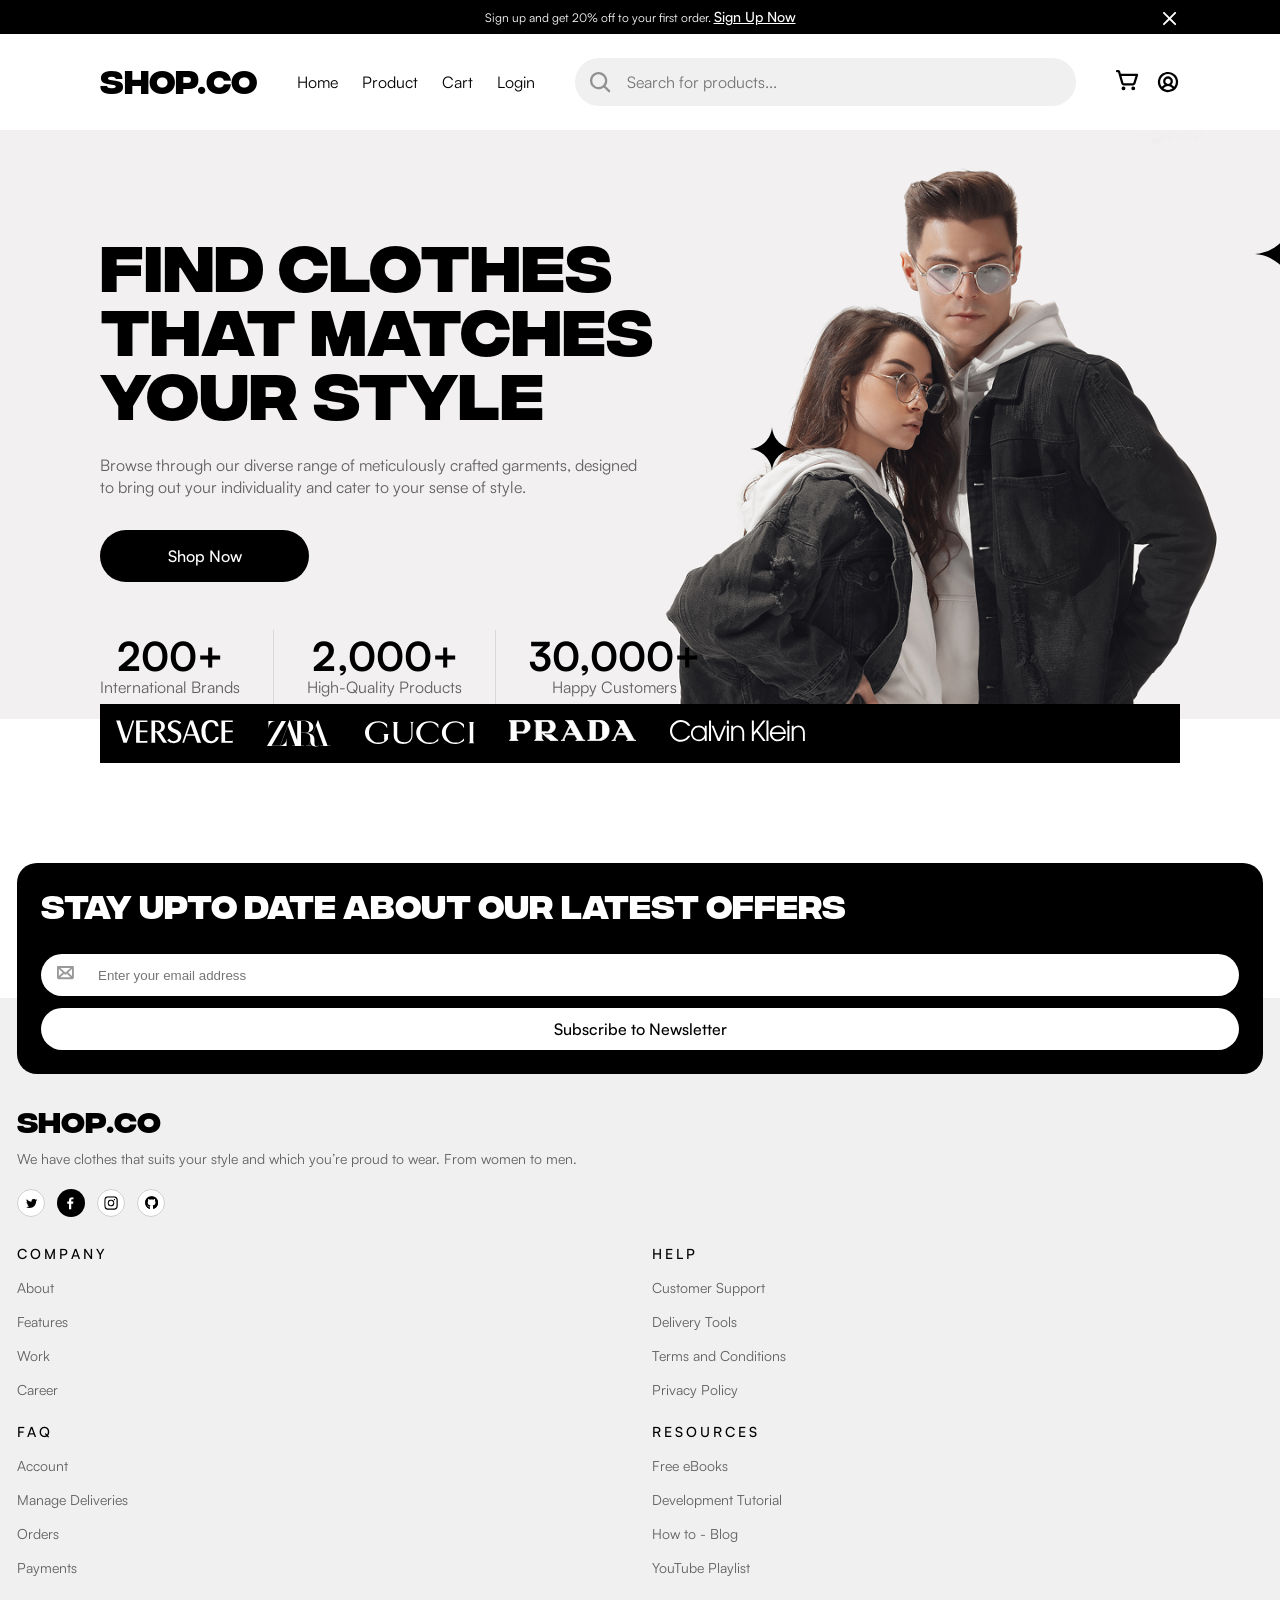
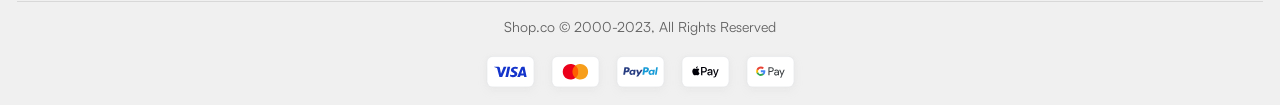
==== index.html @ 5a07dcf5 "Revert "completed basic ui and functionality as per requirements" This reverts commit 0b68edfbe68c2a" ====
<!doctype html>
<html lang="en">
<head>
    <meta charset="UTF-8"/>
    <title>HomePage</title>
    <link rel="stylesheet" href="scss/main.css"/>
</head>
<body>
<section class="header">
    <div class="header__promo">
        <div class="header__signup-text">
            <p class="normal-text">
                Sign up and get 20% off to your first order.
                <a href="login.html">Sign Up Now</a>
            </p>
        </div>
        <button class="header__promo-close">
            <svg
                    width="14"
                    height="14"
                    viewBox="0 0 14 14"
                    fill="none"
                    xmlns="http://www.w3.org/2000/svg"
            >
                <path
                        d="M12.8532 11.5274C13.0293 11.7035 13.1283 11.9424 13.1283 12.1915C13.1283 12.4405 13.0293 12.6794 12.8532 12.8555C12.6771 13.0317 12.4382 13.1306 12.1891 13.1306C11.9401 13.1306 11.7012 13.0317 11.5251 12.8555L6.56491 7.89381L1.60319 12.854C1.42707 13.0301 1.1882 13.129 0.939126 13.129C0.690054 13.129 0.451184 13.0301 0.275064 12.854C0.0989435 12.6778 3.71146e-09 12.439 0 12.1899C-3.71146e-09 11.9408 0.0989435 11.702 0.275064 11.5258L5.23678 6.56569L0.276626 1.60397C0.100506 1.42785 0.00156253 1.18898 0.00156254 0.939907C0.00156254 0.690836 0.100506 0.451965 0.276626 0.275845C0.452746 0.0997246 0.691617 0.000781121 0.940688 0.000781119C1.18976 0.000781116 1.42863 0.0997246 1.60475 0.275845L6.56491 5.23756L11.5266 0.275063C11.7027 0.0989432 11.9416 -4.14954e-09 12.1907 0C12.4398 4.14954e-09 12.6786 0.0989432 12.8547 0.275063C13.0309 0.451184 13.1298 0.690054 13.1298 0.939126C13.1298 1.1882 13.0309 1.42707 12.8547 1.60319L7.89303 6.56569L12.8532 11.5274Z"
                        fill="white"
                />
            </svg>
        </button>
    </div>
    <div class="header__main-container">
        <div class="header__main">
            <div class="header__head-bar">
                <button class="hamburger-btn">
                    <svg
                            class="header__main-hamburger"
                            width="24"
                            height="24"
                            viewBox="0 0 24 24"
                            fill="black"
                            xmlns="http://www.w3.org/2000/svg"
                    >
                        <path
                                d="M21.375 12C21.375 12.2984 21.2565 12.5845 21.0455 12.7955C20.8345 13.0065 20.5484 13.125 20.25 13.125H3.75C3.45163 13.125 3.16548 13.0065 2.9545 12.7955C2.74353 12.5845 2.625 12.2984 2.625 12C2.625 11.7016 2.74353 11.4155 2.9545 11.2045C3.16548 10.9935 3.45163 10.875 3.75 10.875H20.25C20.5484 10.875 20.8345 10.9935 21.0455 11.2045C21.2565 11.4155 21.375 11.7016 21.375 12ZM3.75 7.125H20.25C20.5484 7.125 20.8345 7.00647 21.0455 6.7955C21.2565 6.58452 21.375 6.29837 21.375 6C21.375 5.70163 21.2565 5.41548 21.0455 5.2045C20.8345 4.99353 20.5484 4.875 20.25 4.875H3.75C3.45163 4.875 3.16548 4.99353 2.9545 5.2045C2.74353 5.41548 2.625 5.70163 2.625 6C2.625 6.29837 2.74353 6.58452 2.9545 6.7955C3.16548 7.00647 3.45163 7.125 3.75 7.125ZM20.25 16.875H3.75C3.45163 16.875 3.16548 16.9935 2.9545 17.2045C2.74353 17.4155 2.625 17.7016 2.625 18C2.625 18.2984 2.74353 18.5845 2.9545 18.7955C3.16548 19.0065 3.45163 19.125 3.75 19.125H20.25C20.5484 19.125 20.8345 19.0065 21.0455 18.7955C21.2565 18.5845 21.375 18.2984 21.375 18C21.375 17.7016 21.2565 17.4155 21.0455 17.2045C20.8345 16.9935 20.5484 16.875 20.25 16.875Z"
                                fill="black"
                        />
                    </svg>
                </button>
                <h1 class="header__main-logo">SHOP.CO</h1>
            </div>
            <div class="header__nav-container">

                <nav class="header__main-nav">
                    <button class="header__nav-close">
                        <svg
                                width="14"
                                height="14"
                                viewBox="0 0 14 14"
                                fill="none"
                                xmlns="http://www.w3.org/2000/svg"
                        >
                            <path
                                    d="M12.8532 11.5274C13.0293 11.7035 13.1283 11.9424 13.1283 12.1915C13.1283 12.4405 13.0293 12.6794 12.8532 12.8555C12.6771 13.0317 12.4382 13.1306 12.1891 13.1306C11.9401 13.1306 11.7012 13.0317 11.5251 12.8555L6.56491 7.89381L1.60319 12.854C1.42707 13.0301 1.1882 13.129 0.939126 13.129C0.690054 13.129 0.451184 13.0301 0.275064 12.854C0.0989435 12.6778 3.71146e-09 12.439 0 12.1899C-3.71146e-09 11.9408 0.0989435 11.702 0.275064 11.5258L5.23678 6.56569L0.276626 1.60397C0.100506 1.42785 0.00156253 1.18898 0.00156254 0.939907C0.00156254 0.690836 0.100506 0.451965 0.276626 0.275845C0.452746 0.0997246 0.691617 0.000781121 0.940688 0.000781119C1.18976 0.000781116 1.42863 0.0997246 1.60475 0.275845L6.56491 5.23756L11.5266 0.275063C11.7027 0.0989432 11.9416 -4.14954e-09 12.1907 0C12.4398 4.14954e-09 12.6786 0.0989432 12.8547 0.275063C13.0309 0.451184 13.1298 0.690054 13.1298 0.939126C13.1298 1.1882 13.0309 1.42707 12.8547 1.60319L7.89303 6.56569L12.8532 11.5274Z"
                                    fill="white"
                            />
                        </svg>
                    </button>
                    <ul class="header__nav-ul">
                        <li class="header__nav-li"><a href="index.html">Home</a></li>
                        <li class="header__nav-li"><a href="product.html">Product</a></li>
                        <li class="header__nav-li"><a href="cart.html">Cart</a></li>
                        <li class="header__nav-li"><a href="login.html">Login</a></li>
                    </ul>
                </nav>
                <div class="sidebar-overlay"></div>
            </div>
            <div class="header__search">
                <svg
                        width="21"
                        height="21"
                        viewBox="0 0 21 21"
                        fill="none"
                        xmlns="http://www.w3.org/2000/svg"
                >
                    <path
                            d="M19.9399 18.348L15.4877 13.8939C16.8226 12.1544 17.4458 9.97216 17.2309 7.78998C17.0161 5.60781 15.9792 3.58907 14.3306 2.14328C12.6821 0.697486 10.5453 -0.0670986 8.35376 0.00462578C6.16221 0.0763502 4.07999 0.979013 2.5295 2.5295C0.979013 4.07999 0.0763502 6.16221 0.00462578 8.35376C-0.0670986 10.5453 0.697486 12.6821 2.14328 14.3306C3.58907 15.9792 5.60781 17.0161 7.78998 17.2309C9.97216 17.4458 12.1544 16.8226 13.8939 15.4877L18.3499 19.9445C18.4545 20.0492 18.5787 20.1322 18.7155 20.1888C18.8522 20.2455 18.9987 20.2746 19.1467 20.2746C19.2947 20.2746 19.4413 20.2455 19.578 20.1888C19.7147 20.1322 19.839 20.0492 19.9436 19.9445C20.0482 19.8399 20.1313 19.7157 20.1879 19.5789C20.2445 19.4422 20.2737 19.2957 20.2737 19.1477C20.2737 18.9997 20.2445 18.8531 20.1879 18.7164C20.1313 18.5797 20.0482 18.4554 19.9436 18.3508L19.9399 18.348ZM2.26891 8.64392C2.26891 7.38306 2.6428 6.15052 3.3433 5.10215C4.04379 4.05379 5.03943 3.23669 6.20431 2.75418C7.36919 2.27167 8.65099 2.14543 9.88762 2.39141C11.1242 2.63739 12.2602 3.24455 13.1517 4.13611C14.0433 5.02767 14.6504 6.16359 14.8964 7.40021C15.1424 8.63684 15.0162 9.91864 14.5336 11.0835C14.0511 12.2484 13.234 13.244 12.1857 13.9445C11.1373 14.645 9.90477 15.0189 8.64392 15.0189C6.95369 15.0172 5.3332 14.345 4.13803 13.1498C2.94286 11.9546 2.27065 10.3341 2.26891 8.64392Z"
                            fill="black"
                            fill-opacity="0.4"
                    />
                </svg>
                <label for="website-search"></label>
                <input
                        type="text"
                        name="website-search"
                        id="website-search"
                        class="header__search-input"
                        placeholder="Search for products..."
                />
            </div>
            <div class="header__main-actions">
                <a href="" class="search-icon">
                    <svg
                            width="21"
                            height="21"
                            viewBox="0 0 21 21"
                            fill="none"
                            xmlns="http://www.w3.org/2000/svg"
                    >
                        <path
                                d="M19.9399 18.348L15.4877 13.8939C16.8226 12.1544 17.4458 9.97216 17.2309 7.78998C17.0161 5.60781 15.9792 3.58907 14.3306 2.14328C12.6821 0.697486 10.5453 -0.0670986 8.35376 0.00462578C6.16221 0.0763502 4.07999 0.979013 2.5295 2.5295C0.979013 4.07999 0.0763502 6.16221 0.00462578 8.35376C-0.0670986 10.5453 0.697486 12.6821 2.14328 14.3306C3.58907 15.9792 5.60781 17.0161 7.78998 17.2309C9.97216 17.4458 12.1544 16.8226 13.8939 15.4877L18.3499 19.9445C18.4545 20.0492 18.5787 20.1322 18.7155 20.1888C18.8522 20.2455 18.9987 20.2746 19.1467 20.2746C19.2947 20.2746 19.4413 20.2455 19.578 20.1888C19.7147 20.1322 19.839 20.0492 19.9436 19.9445C20.0482 19.8399 20.1313 19.7157 20.1879 19.5789C20.2445 19.4422 20.2737 19.2957 20.2737 19.1477C20.2737 18.9997 20.2445 18.8531 20.1879 18.7164C20.1313 18.5797 20.0482 18.4554 19.9436 18.3508L19.9399 18.348ZM2.26891 8.64392C2.26891 7.38306 2.6428 6.15052 3.3433 5.10215C4.04379 4.05379 5.03943 3.23669 6.20431 2.75418C7.36919 2.27167 8.65099 2.14543 9.88762 2.39141C11.1242 2.63739 12.2602 3.24455 13.1517 4.13611C14.0433 5.02767 14.6504 6.16359 14.8964 7.40021C15.1424 8.63684 15.0162 9.91864 14.5336 11.0835C14.0511 12.2484 13.234 13.244 12.1857 13.9445C11.1373 14.645 9.90477 15.0189 8.64392 15.0189C6.95369 15.0172 5.3332 14.345 4.13803 13.1498C2.94286 11.9546 2.27065 10.3341 2.26891 8.64392Z"
                                fill="black"
                        />
                    </svg>
                </a>
                <a href="cart.html">
                    <svg
                            width="23"
                            height="21"
                            viewBox="0 0 23 21"
                            fill="none"
                            xmlns="http://www.w3.org/2000/svg"
                    >
                        <path
                                d="M9.375 18.375C9.375 18.7458 9.26503 19.1084 9.059 19.4167C8.85298 19.725 8.56014 19.9654 8.21753 20.1073C7.87492 20.2492 7.49792 20.2863 7.1342 20.214C6.77049 20.1416 6.4364 19.963 6.17417 19.7008C5.91195 19.4386 5.73337 19.1045 5.66103 18.7408C5.58868 18.3771 5.62581 18.0001 5.76773 17.6575C5.90964 17.3149 6.14996 17.022 6.45831 16.816C6.76665 16.61 7.12916 16.5 7.5 16.5C7.99728 16.5 8.47419 16.6975 8.82582 17.0492C9.17745 17.4008 9.375 17.8777 9.375 18.375ZM17.25 16.5C16.8792 16.5 16.5166 16.61 16.2083 16.816C15.9 17.022 15.6596 17.3149 15.5177 17.6575C15.3758 18.0001 15.3387 18.3771 15.411 18.7408C15.4834 19.1045 15.662 19.4386 15.9242 19.7008C16.1864 19.963 16.5205 20.1416 16.8842 20.214C17.2479 20.2863 17.6249 20.2492 17.9675 20.1073C18.3101 19.9654 18.603 19.725 18.809 19.4167C19.015 19.1084 19.125 18.7458 19.125 18.375C19.125 17.8777 18.9275 17.4008 18.5758 17.0492C18.2242 16.6975 17.7473 16.5 17.25 16.5ZM22.0753 5.20594L19.5169 13.5216C19.3535 14.0593 19.0211 14.5301 18.569 14.864C18.1169 15.1979 17.5692 15.3771 17.0072 15.375H7.77469C7.2046 15.3732 6.65046 15.1866 6.1953 14.8433C5.74015 14.5001 5.40848 14.0186 5.25 13.4709L2.04469 2.25H1.125C0.826631 2.25 0.540483 2.13147 0.329505 1.9205C0.118526 1.70952 0 1.42337 0 1.125C0 0.826631 0.118526 0.540483 0.329505 0.329505C0.540483 0.118526 0.826631 0 1.125 0H2.32687C2.73407 0.00125797 3.12988 0.134515 3.45493 0.379779C3.77998 0.625044 4.01674 0.969093 4.12969 1.36031L4.81312 3.75H21C21.1761 3.74999 21.3497 3.7913 21.5069 3.87061C21.664 3.94992 21.8004 4.06501 21.905 4.20664C22.0096 4.34826 22.0795 4.51246 22.1091 4.68602C22.1387 4.85958 22.1271 5.03766 22.0753 5.20594ZM19.4766 6H5.45531L7.41375 12.8531C7.43617 12.9315 7.48354 13.0005 7.54867 13.0495C7.6138 13.0986 7.69315 13.1251 7.77469 13.125H17.0072C17.0875 13.1252 17.1656 13.0996 17.2303 13.052C17.2949 13.0044 17.3426 12.9373 17.3662 12.8606L19.4766 6Z"
                                fill="black"
                        />
                    </svg>
                </a>
                <a href="">
                    <svg
                            width="24"
                            height="24"
                            viewBox="0 0 24 24"
                            fill="none"
                            xmlns="http://www.w3.org/2000/svg"
                    >
                        <path
                                d="M12 1.875C9.99747 1.875 8.0399 2.46882 6.37486 3.58137C4.70981 4.69392 3.41206 6.27523 2.64572 8.12533C1.87939 9.97543 1.67888 12.0112 2.06955 13.9753C2.46023 15.9393 3.42454 17.7435 4.84055 19.1595C6.25656 20.5755 8.06066 21.5398 10.0247 21.9305C11.9888 22.3211 14.0246 22.1206 15.8747 21.3543C17.7248 20.5879 19.3061 19.2902 20.4186 17.6251C21.5312 15.9601 22.125 14.0025 22.125 12C22.122 9.3156 21.0543 6.74199 19.1562 4.84383C17.258 2.94567 14.6844 1.87798 12 1.875ZM7.45969 18.4284C7.98195 17.7143 8.66528 17.1335 9.45418 16.7331C10.2431 16.3327 11.1153 16.124 12 16.124C12.8847 16.124 13.7569 16.3327 14.5458 16.7331C15.3347 17.1335 16.0181 17.7143 16.5403 18.4284C15.2134 19.3695 13.6268 19.875 12 19.875C10.3732 19.875 8.78665 19.3695 7.45969 18.4284ZM9.375 11.25C9.375 10.7308 9.52896 10.2233 9.8174 9.79163C10.1058 9.35995 10.5158 9.0235 10.9955 8.82482C11.4751 8.62614 12.0029 8.57415 12.5121 8.67544C13.0213 8.77672 13.489 9.02673 13.8562 9.39384C14.2233 9.76096 14.4733 10.2287 14.5746 10.7379C14.6759 11.2471 14.6239 11.7749 14.4252 12.2545C14.2265 12.7342 13.8901 13.1442 13.4584 13.4326C13.0267 13.721 12.5192 13.875 12 13.875C11.3038 13.875 10.6361 13.5984 10.1438 13.1062C9.65157 12.6139 9.375 11.9462 9.375 11.25ZM18.1875 16.8694C17.4583 15.9419 16.5289 15.1914 15.4688 14.6737C16.1444 13.9896 16.6026 13.1208 16.7858 12.1769C16.9689 11.2329 16.8688 10.2558 16.498 9.36861C16.1273 8.4814 15.5024 7.72364 14.702 7.19068C13.9017 6.65771 12.9616 6.37334 12 6.37334C11.0384 6.37334 10.0983 6.65771 9.29797 7.19068C8.49762 7.72364 7.87275 8.4814 7.50198 9.36861C7.13121 10.2558 7.0311 11.2329 7.21424 12.1769C7.39739 13.1208 7.85561 13.9896 8.53125 14.6737C7.4711 15.1914 6.54168 15.9419 5.8125 16.8694C4.89661 15.7083 4.32614 14.3129 4.1664 12.8427C4.00665 11.3725 4.2641 9.88711 4.90925 8.55644C5.55441 7.22578 6.5612 6.10366 7.81439 5.31855C9.06757 4.53343 10.5165 4.11703 11.9953 4.11703C13.4741 4.11703 14.9231 4.53343 16.1762 5.31855C17.4294 6.10366 18.4362 7.22578 19.0814 8.55644C19.7265 9.88711 19.984 11.3725 19.8242 12.8427C19.6645 14.3129 19.094 15.7083 18.1781 16.8694H18.1875Z"
                                fill="black"
                        />
                    </svg>
                </a>
            </div>
        </div>
    </div>

</section>
<section class="home-main">
    <div class="hero">
        <div class="hero__main">
            <div class="hero__banner">
                <div class="hero__main-content">
                    <h2 class="hero__main-heading">
                        FIND CLOTHES THAT MATCHES YOUR STYLE
                    </h2>
                    <p class="hero__main-text">
                        Browse through our diverse range of meticulously crafted garments, designed to bring out your
                        individuality and cater to your sense of style.
                    </p>
                    <button class="btn-shopnow">
                        Shop Now
                    </button>
                    <div class="hero__stats">
                        <div class="stat-item">
                            <p class="stat-item__number">200+</p>
                            <p class="stat-item__label">International Brands</p>
                        </div>

                        <div class="stat-divider"></div>

                        <div class="stat-item">
                            <p class="stat-item__number">2,000+</p>
                            <p class="stat-item__label">High-Quality Products</p>
                        </div>
                        <div class="stat-divider"></div>
                        <div class="stat-item stat-item--full">
                            <span class="stat-item__number">30,000+</span>
                            <span class="stat-item__label">Happy Customers</span>
                        </div>
                    </div>
                </div>
                <img src="assets/hero-image-background.png" class="hero__models-canvas-desktop" alt="">
                <div class="hero__image-area">
                    <svg class="small-star" width="44" height="44" viewBox="0 0 44 44" fill="none" xmlns="http://www.w3.org/2000/svg">
                    <path d="M22 0C22.7469 11.8271 32.1728 21.2531 44 22C32.1728 22.7469 22.7469 32.1728 22 44C21.2531 32.1728 11.8271 22.7469 0 22C11.8271 21.2531 21.2531 11.8271 22 0Z" fill="black"/>
                    </svg>
                    <svg  class="big-star" width="76" height="76" viewBox="0 0 76 76" fill="none" xmlns="http://www.w3.org/2000/svg">
                        <path d="M38 0C39.2901 20.4286 55.5712 36.71 76 38C55.5712 39.2901 39.2901 55.5712 38 76C36.71 55.5712 20.4286 39.2901 0 38C20.4286 36.71 36.71 20.4286 38 0Z" fill="black"/>
                    </svg>
                    <img src="assets/models-mobile-portrait.png" class="hero__bg-models-mobile" alt="">
                </div>
            </div>
            <div class="hero__main-luxury">
                <svg width="117" height="24" viewBox="0 0 117 24" fill="none" xmlns="http://www.w3.org/2000/svg">
                    <path fill-rule="evenodd" clip-rule="evenodd" d="M105.305 0.459743H116.736V2.28124C116.404 2.16975 116.057 2.11228 115.707 2.11102H109.135V10.6225H115.527C115.987 10.6225 116.395 10.5721 116.736 10.4862V12.2997C116.446 12.2319 116.047 12.1974 115.553 12.1974H109.135V20.9984H115.51C115.86 20.9984 116.277 20.9475 116.736 20.8367V22.7945H105.322C105.413 22.4502 105.459 22.0954 105.458 21.7392V1.54046C105.458 1.09819 105.407 0.732294 105.305 0.459743ZM102.659 6.2562L99.3559 6.23124C99.1942 4.3753 98.1305 2.57875 95.7898 2.2478C90.7761 1.79654 89.3629 7.30298 89.4907 11.3293C89.619 15.2105 90.2394 21.1771 95.4149 21.1771C97.5858 21.1771 99.6709 18.9468 99.6025 17.0659L102.659 17.0409C102.437 20.9221 97.9857 23.1689 95.8662 23.2457C88.6231 23.4928 85.5921 18.6663 85.4393 11.7796C85.3036 5.54188 87.8569 0 95.0151 0C101.143 0.0853595 102.327 3.71139 102.659 6.2562ZM51.1458 20.2576L53.3337 18.4277C54.4738 20.3091 55.4103 21.1681 57.6746 21.1681C59.9723 21.1681 61.9051 19.7724 61.9051 17.3045C61.9051 16.087 61.4109 15.0912 60.4325 14.3424C59.9892 13.993 58.8661 13.389 57.0955 12.5463C54.4484 11.2784 51.8696 9.62665 51.8696 6.30762C51.8696 2.11951 55.4273 0.272551 59.1806 0.135776C61.4024 0.0509162 64.1604 1.2774 65.275 2.65563L63.0537 4.36631C62.6575 3.62697 62.0685 3.00871 61.3492 2.57718C60.6299 2.14564 59.8072 1.91694 58.9684 1.91535C56.1336 1.91535 53.8868 5.20094 56.2359 7.46521C56.8314 8.04376 58.0494 8.75858 59.9049 9.60968C62.8665 10.9974 65.3943 12.6567 65.3943 16.3256C65.3943 17.5935 65.0624 18.7766 64.407 19.8578C63.0881 22.0367 60.8833 23.1264 57.8023 23.1264C54.2612 23.1264 53.5638 22.3178 51.1458 20.2576ZM19.9766 0.459743H31.3983V2.28124C31.0665 2.16979 30.719 2.11232 30.369 2.11102H23.7983V10.6225H30.1903C30.65 10.6225 31.0589 10.5721 31.3988 10.4862V12.2997C31.1093 12.2319 30.7094 12.1974 30.2247 12.1974H23.7983V20.9984H30.1733C30.5223 20.9984 30.9396 20.9475 31.3988 20.8367V22.7945H19.9941C20.0775 22.4489 20.1202 22.0947 20.1214 21.7392V1.54046C20.1214 1.09819 20.07 0.732294 19.9766 0.459743ZM0 0.459743H4.15366V0.664406C4.15366 0.851598 4.21306 1.09819 4.3154 1.41317L10.1708 19.0407L16.1804 1.3363C16.2737 1.03879 16.3251 0.749266 16.3251 0.459743H18.3423C18.1381 0.817155 17.9849 1.13264 17.891 1.41317L11.0303 21.884C10.9625 22.0796 10.9031 22.3861 10.8521 22.795H7.44724C7.39579 22.4855 7.31899 22.1808 7.21762 21.884L0.493687 1.57491C0.338365 1.20036 0.17644 0.828576 0.00798685 0.459743H0ZM44.1154 12.1041C46.8389 11.5675 48.9245 9.48239 48.9245 6.50329C48.9245 2.59573 45.6558 0.459244 41.9959 0.459244H35.3059C35.3992 0.800183 35.4506 1.15759 35.4506 1.53198V21.7212C35.4506 22.1555 35.3992 22.5214 35.3059 22.794H39.2893C39.1919 22.4448 39.1432 22.0838 39.1446 21.7212V12.4445L40.421 12.5808L47.0945 22.794H51.1034L44.1154 12.1041ZM43.426 10.4019C42.7027 10.912 41.8341 11.1671 40.8383 11.1671H39.1361V2.08656H40.6596C41.9624 2.08656 42.9748 2.40953 43.6986 3.05597C44.6859 3.9505 45.1881 5.15901 45.1881 6.67401C45.1881 8.30832 44.6006 9.55128 43.426 10.4024M84.7754 21.867L77.3367 1.20052C77.254 0.961575 77.2053 0.712222 77.1919 0.459743H73.9737C73.9737 0.723808 73.9313 1.00435 73.829 1.28538L66.6203 21.867C66.526 22.164 66.3732 22.471 66.1691 22.7945H68.2457C68.2377 22.454 68.2801 22.1391 68.3739 21.867L70.5094 15.7975H78.7234L80.8344 21.8675C80.9452 22.1985 80.9962 22.5049 80.9962 22.7945H85.3036C85.056 22.4455 84.8778 22.1306 84.7754 21.867ZM71.0715 14.1547L74.5443 4.0688L78.1109 14.1547H71.0715Z" fill="white"/>
                </svg>
                <svg width="64" height="27" viewBox="0 0 64 27" fill="none" xmlns="http://www.w3.org/2000/svg">
                    <g clip-path="url(#clip0_35_798)">
                        <path d="M60.5359 25.852L51.0822 0.0227119L51.0758 0.00561523H50.8892L48.9425 5.31343L45.3983 14.9765L45.39 14.9688C44.1617 13.8932 42.4287 13.2209 40.2462 12.9705L39.5806 12.9023L40.2409 12.8183C43.8401 12.1765 46.2595 9.92072 46.2595 7.20299C46.2595 3.47617 42.7272 0.874885 37.6675 0.874885H27.1399V1.06358H30.1989V20.3207L22.7697 0.0226486L22.763 0.00561523H22.5765L20.6296 5.31343L13.121 25.7855L13.0748 25.7908C12.9465 25.8065 12.8196 25.819 12.694 25.8284C12.5051 25.8431 12.3173 25.8519 12.129 25.8519H4.5421L18.9637 1.06352L19.0709 0.877228H1.4327V8.54539H1.61985C1.65303 4.81034 3.84499 1.06352 8.68795 1.06352H14.5306L0 26.0376H19.5755V18.691H19.3884C19.3629 21.9464 17.5032 25.0385 13.4593 25.7367L13.3307 25.7585L16.4105 17.358H25.0379L28.1467 25.852H25.0801V26.0377H37.1166V25.852H34.0368V13.0393H37.5905C41.2068 13.0393 43.281 14.6426 43.281 17.4367V19.7094C43.281 19.9599 43.2981 20.326 43.3171 20.6322V20.6434L41.407 25.8507H38.9118V26.0365H44.0769V25.8507H41.6085L43.3479 21.1089C43.3515 21.1547 43.3532 21.1824 43.3532 21.1824L43.4012 21.6096L43.4474 21.8923C43.7376 23.6408 44.4116 24.9262 45.4499 25.7126L45.5991 25.8202C46.388 26.3644 47.3682 26.64 48.5142 26.64C50.0322 26.64 51.0444 26.2645 51.8801 25.3806L51.7705 25.2783C51.0005 25.9835 50.3544 26.2692 49.5448 26.2692C48.1654 26.2692 47.4435 24.6088 47.4435 22.9714V19.787C47.4508 18.9969 47.3261 18.211 47.0745 17.4614L47.0401 17.3626V17.3591H53.3506L56.4593 25.8531H53.3927V26.0388H63.8088V25.8531L60.5359 25.852ZM16.4791 17.1722L20.7293 5.58501L24.9699 17.1722H16.4791ZM34.0387 12.8529V1.06352H36.7512C40.3747 1.06352 42.2877 3.20111 42.2877 7.24301C42.2877 11.5417 41.1896 12.8529 37.5905 12.8529H34.0387ZM46.9666 17.1722L46.9482 17.1264C46.6678 16.4486 46.2595 15.8302 45.7453 15.3044L45.5677 15.128L45.5487 15.1104L49.0395 5.58501L53.2801 17.1722H46.9666Z" fill="white"/>
                    </g>
                    <defs>
                        <clipPath id="clip0_35_798">
                            <rect width="63.8088" height="26.6454" fill="white"/>
                        </clipPath>
                    </defs>
                </svg>
                <svg width="110" height="26" viewBox="0 0 110 26" fill="none" xmlns="http://www.w3.org/2000/svg">
                    <g clip-path="url(#clip0_35_800)">
                        <path d="M99.0875 7.91889L98.8831 7.98353C98.0882 6.34028 96.9527 5.03218 95.4764 4.05921C94.0229 3.08623 92.1947 2.59974 89.9916 2.59974C88.7652 2.59974 87.5956 2.84837 86.4828 3.34565C85.3699 3.82136 84.3934 4.50244 83.553 5.3889C82.7354 6.25376 82.0768 7.30241 81.5771 8.53485C81.0775 9.76729 80.8277 11.1294 80.8277 12.6213C80.8277 14.1132 81.0775 15.4754 81.5771 16.7078C82.0768 17.9402 82.7354 18.9997 83.553 19.8862C84.3934 20.751 85.3699 21.4213 86.4828 21.897C87.5956 22.3726 88.7653 22.6105 89.9917 22.6105C92.1719 22.6105 93.9434 22.2861 95.3061 21.6375C96.6915 20.9672 97.8611 19.951 98.815 18.5889L99.0194 18.6535L98.9515 20.7292C98.4292 21.2481 97.8273 21.713 97.146 22.1238C96.4647 22.513 95.7266 22.8481 94.9317 23.1292C94.1595 23.3887 93.3532 23.5832 92.5129 23.713C91.6726 23.8645 90.8323 23.9402 89.992 23.9402C88.2432 23.9402 86.5739 23.6699 84.9841 23.1294C83.3943 22.5888 81.9976 21.8321 80.7939 20.8591C79.5902 19.8645 78.6363 18.6753 77.9323 17.2916C77.2282 15.8862 76.8762 14.3294 76.8762 12.6213C76.8762 10.9132 77.2282 9.36725 77.9323 7.9835C78.6363 6.57807 79.5902 5.37807 80.7939 4.38351C81.9976 3.3889 83.3943 2.63214 84.9841 2.11323C86.5739 1.57267 88.2432 1.3024 89.992 1.3024C90.8323 1.3024 91.6726 1.36726 92.5129 1.49699C93.3532 1.62672 94.1594 1.83213 94.9316 2.11323C95.7265 2.37268 96.4647 2.70783 97.146 3.11865C97.8273 3.50784 98.4292 3.96189 98.9515 4.4808L99.0875 7.91889ZM24.0174 14.1135C23.7677 14.2215 23.5292 14.3621 23.302 14.5353C23.0747 14.7082 22.9611 14.946 22.9611 15.2489V19.238C21.871 20.7299 20.4742 21.8867 18.7708 22.7083C17.0675 23.5299 15.1825 23.9407 13.1157 23.9407C11.367 23.9407 9.69771 23.6705 8.10791 23.1299C6.51813 22.5894 5.12138 21.8326 3.91767 20.8596C2.71398 19.8651 1.7601 18.6759 1.05604 17.2921C0.352012 15.8867 0 14.33 0 12.6218C0 10.9137 0.352012 9.36778 1.05604 7.98403C1.7601 6.5786 2.71398 5.3786 3.91767 4.38404C5.12138 3.38943 6.51813 2.63268 8.10791 2.11379C9.69769 1.57321 11.367 1.30293 13.1157 1.30293C13.956 1.30293 14.7964 1.36779 15.6367 1.49752C16.477 1.62725 17.2833 1.83266 18.0555 2.11376C18.8503 2.37322 19.5885 2.70836 20.2698 3.11918C20.9511 3.50837 21.553 3.96242 22.0754 4.48133L22.2119 7.91914L22.0075 7.98378C21.2126 6.34051 20.077 5.0324 18.6008 4.05944C17.1472 3.08645 15.319 2.59996 13.116 2.59996C11.8896 2.59996 10.72 2.84861 9.60714 3.3459C8.49427 3.82159 7.51767 4.50267 6.67734 5.38913C5.85972 6.254 5.20111 7.30266 4.7015 8.5351C4.20182 9.76752 3.95198 11.1297 3.95198 12.6216C3.95198 14.0918 4.19045 15.4432 4.6674 16.6756C5.16707 17.908 5.8257 18.9675 6.6433 19.854C7.4836 20.7188 8.46017 21.3999 9.57304 21.8972C10.6859 22.3729 11.8669 22.6107 13.116 22.6107C15.478 22.6107 17.4993 22.1783 19.1799 21.3134V15.2486C19.1799 14.946 19.0551 14.7082 18.8054 14.535C18.5781 14.3622 18.351 14.2216 18.124 14.1132L18.1552 13.9513C18.2686 13.971 18.473 13.9926 18.7684 14.0159C19.0638 14.0357 19.3704 14.0572 19.6882 14.0805H22.6181C22.8906 14.0608 23.1518 14.0392 23.4017 14.0159C23.6513 13.9961 23.8443 13.9746 23.9806 13.9513L24.0174 14.1135ZM48.6924 1.98378C48.4652 2.09176 48.2381 2.23236 48.0111 2.40559C47.7839 2.57843 47.659 2.90275 47.6366 3.37856C47.6158 3.89747 47.5932 4.55693 47.5687 5.35694C47.5687 6.13533 47.5583 7.0218 47.5375 8.01635C47.5375 9.01098 47.5271 10.0921 47.5063 11.2596V14.8921C47.4856 16.2975 47.3038 17.4974 46.9611 18.4921C46.6204 19.4866 46.1662 20.319 45.5984 20.9893C45.0534 21.6596 44.4402 22.1893 43.7588 22.5785C43.1002 22.9677 42.4415 23.2596 41.7829 23.4542C41.147 23.6705 40.5451 23.8003 39.9774 23.8434C39.4096 23.9082 38.9667 23.9407 38.6488 23.9407C37.3542 23.9407 36.1051 23.7785 34.9014 23.4542C33.6977 23.1516 32.6416 22.6543 31.7332 21.9623C30.8247 21.2704 30.098 20.3731 29.5529 19.2704C29.0078 18.1677 28.7353 16.8272 28.7353 15.2488V11.584V8.21095C28.7353 7.1731 28.7249 6.24338 28.7041 5.42178C28.7041 4.57853 28.6937 3.89744 28.673 3.37853C28.6522 2.90284 28.5274 2.57852 28.2984 2.40556C28.0712 2.23272 27.8441 2.09212 27.6171 1.98375L27.6483 1.82179C27.7617 1.84156 27.9435 1.86311 28.1936 1.88643C28.4661 1.9062 28.7386 1.92775 29.0112 1.95107C29.3066 1.95107 29.5905 1.96095 29.8629 1.98073H31.0893C31.3618 1.96095 31.6457 1.95107 31.9409 1.95107C32.2363 1.93129 32.5088 1.90975 32.7585 1.88643C33.031 1.86665 33.224 1.8451 33.3374 1.82179L33.3686 1.98375C33.1189 2.09173 32.8804 2.23233 32.6532 2.40556C32.4488 2.57841 32.3352 2.90273 32.3123 3.37853C32.2916 3.89744 32.2689 4.57853 32.2444 5.42178V15.2488C32.2444 17.6055 32.8236 19.3461 33.9818 20.4704C35.1401 21.5947 36.8548 22.1568 39.1259 22.1568C39.7845 22.1568 40.534 22.0811 41.3744 21.9296C42.2147 21.7568 42.9982 21.4108 43.725 20.8918C44.4744 20.3729 45.099 19.6378 45.5987 18.6864C46.121 17.7351 46.3822 16.4702 46.3822 14.8919C46.3822 13.1837 46.3718 11.7243 46.351 10.5135C46.351 9.28107 46.3407 8.23242 46.3199 7.36754C46.3199 6.48106 46.3095 5.7243 46.2887 5.09726C46.268 4.47026 46.2453 3.89729 46.2208 3.37836C46.2 2.90267 46.0752 2.57835 45.8462 2.4054C45.619 2.23256 45.3919 2.09194 45.1649 1.98356L45.1961 1.82162C45.4458 1.86471 45.7297 1.90802 46.0477 1.95154C46.3656 1.97132 46.6608 1.9812 46.9335 1.9812C47.1832 1.9812 47.4671 1.97132 47.7851 1.95154C48.1258 1.90845 48.4211 1.86514 48.6709 1.82162L48.6924 1.98378ZM73.4125 7.91889L73.2081 7.98353C72.4132 6.34028 71.2776 5.03218 69.8014 4.05921C68.3479 3.08623 66.5196 2.59974 64.3166 2.59974C63.0902 2.59974 61.9206 2.84837 60.8077 3.34565C59.6948 3.82136 58.7183 4.50244 57.878 5.3889C57.0604 6.25376 56.4017 7.30241 55.9021 8.53485C55.4024 9.76731 55.1526 11.1295 55.1526 12.6213C55.1526 14.1132 55.4025 15.4753 55.9021 16.7078C56.4018 17.9402 57.0604 18.9997 57.878 19.8862C58.7183 20.751 59.6949 21.4213 60.8077 21.897C61.9206 22.3726 63.0902 22.6105 64.3167 22.6105C66.4969 22.6105 68.2684 22.2861 69.6311 21.6375C71.0165 20.9672 72.1861 19.951 73.14 18.5889L73.3443 18.6535L73.2765 20.7292C72.7541 21.2481 72.1522 21.713 71.4709 22.1237C70.7895 22.5129 70.0514 22.8481 69.2565 23.1292C68.4843 23.3886 67.6781 23.5832 66.8377 23.7129C65.9974 23.8644 65.1571 23.9402 64.3168 23.9402C62.568 23.9402 60.8987 23.6699 59.309 23.1293C57.7192 22.5888 56.3224 21.832 55.1187 20.8591C53.915 19.8645 52.9611 18.6753 52.2571 17.2915C51.5531 15.8861 51.201 14.3294 51.201 12.6213C51.201 10.9132 51.5531 9.36723 52.2571 7.98347C52.9611 6.57804 53.915 5.37804 55.1187 4.38348C56.3224 3.38887 57.7192 2.63211 59.309 2.1132C60.8988 1.57265 62.568 1.30237 64.3168 1.30237C65.1571 1.30237 65.9974 1.36723 66.8378 1.49696C67.6781 1.62669 68.4843 1.8321 69.2565 2.1132C70.0514 2.37266 70.7895 2.7078 71.4709 3.11862C72.1522 3.50781 72.754 3.96186 73.2764 4.48077L73.4125 7.91889ZM109.355 23.3891C109.242 23.3693 109.049 23.3478 108.776 23.3245C108.527 23.3245 108.254 23.3146 107.959 23.2948C107.663 23.2948 107.38 23.2849 107.107 23.2651H105.063C104.791 23.2849 104.518 23.3065 104.246 23.3298C103.996 23.3496 103.803 23.3711 103.667 23.3944L103.636 23.2645C103.863 23.1565 104.09 23.0159 104.317 22.8427C104.544 22.6698 104.669 22.3455 104.691 21.8697C104.712 21.3508 104.723 20.8102 104.723 20.2481C104.743 19.6859 104.754 19.0481 104.754 18.3345V15.9021V12.6265V9.35083V6.88596C104.754 6.17245 104.743 5.54542 104.723 5.00486C104.723 4.44271 104.712 3.90217 104.691 3.38326C104.671 2.90757 104.546 2.58325 104.317 2.41029C104.09 2.2157 103.863 2.06441 103.636 1.95641L103.667 1.82652C103.803 1.86961 103.996 1.90204 104.246 1.92381C104.518 1.92381 104.791 1.9337 105.063 1.95347C105.359 1.97325 105.643 1.98314 105.915 1.98314H107.107C107.38 1.96336 107.664 1.95347 107.959 1.95347C108.254 1.9337 108.527 1.91215 108.776 1.88883C109.049 1.86906 109.242 1.84751 109.355 1.82419L109.387 1.95415C109.137 2.06212 108.898 2.21341 108.671 2.408C108.467 2.58084 108.353 2.90516 108.33 3.38096C108.31 3.89988 108.287 4.44041 108.262 5.00257V20.2458C108.283 20.8079 108.306 21.3485 108.33 21.8674C108.351 22.3431 108.465 22.6674 108.671 22.8404C108.898 23.0132 109.137 23.1538 109.387 23.2622L109.355 23.3891Z" fill="white"/>
                    </g>
                    <defs>
                        <clipPath id="clip0_35_800">
                            <rect width="109.387" height="25.2431" fill="white"/>
                        </clipPath>
                    </defs>
                </svg>
                <svg width="127" height="21" viewBox="0 0 127 21" fill="none" xmlns="http://www.w3.org/2000/svg">
                    <g clip-path="url(#clip0_35_802)">
                        <path fill-rule="evenodd" clip-rule="evenodd" d="M0 0.591732L1.91951 2.76177V18.6444L0.496854 20.7226L9.20973 20.736L7.63931 18.8237L7.47624 13.1039L15.8773 13.1496C18.4238 12.2997 21.0415 10.4878 21.1672 6.8247C21.1271 3.27485 18.9651 0.998025 16.455 0.545043L0 0.591732ZM7.16493 1.60746V11.811L13.6106 11.8577C15.0773 10.6721 16.1891 9.76411 16.1446 6.91758C16.1236 4.59655 15.6349 2.57253 13.4772 1.60796L7.16493 1.60746ZM25.1994 0.476003L27.119 2.64654V18.5292L25.6963 20.6084L34.4087 20.6208L32.8383 18.7085L32.6752 12.9886H32.7101L41.7113 20.6853L49.1814 20.6243L42.3636 14.7126H36.672L34.666 12.9996L41.0763 13.0343C43.6227 12.1845 46.2399 10.3726 46.3662 6.70947C46.3265 3.16012 44.1645 0.882792 41.654 0.430307L25.1994 0.476003ZM32.3639 1.49173V11.6952L38.8096 11.7419C40.2767 10.5563 41.3881 9.64839 41.3436 6.80136C41.3226 4.48082 40.8338 2.45631 38.6762 1.49173H32.3639ZM56.3731 0.453155H63.8857L73.6649 18.6444C74.0882 20.0491 75.354 19.8757 76.1989 20.4916H66.7305L68.1532 20.0456L68.0642 18.6911L65.6192 14.7663L57.3065 14.813L55.5286 18.5992C55.4693 19.0299 55.0097 19.3567 55.3507 19.8916L56.0178 20.5378L51.9282 20.4454L53.7066 19.8916L60.4182 5.71708V4.74704L57.5825 0.954812L56.3731 0.453155ZM57.8321 13.5171L61.2847 6.96427L64.8794 13.4804L57.8321 13.5171ZM107.174 0.49289H114.686L124.466 18.6842C124.889 20.0888 126.155 19.9155 127 20.5314H117.531L118.954 20.0843L118.865 18.7299L116.42 14.806L108.108 14.8527L106.33 18.638C106.27 19.0696 105.811 19.3964 106.151 19.9314L106.818 20.5776L102.729 20.4852L104.508 19.9314L111.219 5.75682V4.78628L108.384 0.994548L107.174 0.49289ZM108.633 13.5573L112.086 7.0045L115.681 13.5196L108.633 13.5573ZM78.797 0.263916L92.1801 0.337923C96.4896 1.34968 99.2317 3.98909 100.082 8.59342L100.046 12.1845C99.2603 16.2871 96.6857 19.1178 92.1447 20.5507L78.7258 20.5885L78.7239 20.1539C80.7639 19.9994 80.9269 19.766 80.9322 18.5521V2.18859C80.9093 1.29107 80.7304 0.732295 78.7612 0.670705L78.797 0.263916ZM86.4043 1.66409L86.3914 19.3681C88.1564 19.3741 89.6877 19.54 90.5527 19.0974C92.5129 18.1999 93.4234 16.8216 93.5066 15.5267L93.4597 5.07287C93.4602 3.40052 91.6497 2.21988 90.6044 1.91243C89.8569 1.63478 88.3654 1.62336 86.4043 1.66409Z" fill="white" stroke="white" stroke-width="0.718154" stroke-miterlimit="2.613"/>
                    </g>
                    <defs>
                        <clipPath id="clip0_35_802">
                            <rect width="127" height="21" fill="white"/>
                        </clipPath>
                    </defs>
                </svg>
                <svg width="135" height="22" viewBox="0 0 135 22" fill="none" xmlns="http://www.w3.org/2000/svg">
                    <path fill-rule="evenodd" clip-rule="evenodd" d="M10.8561 19.8576C6.13582 19.8576 2.10678 15.5763 2.10678 10.9065C2.10678 6.25402 6.05149 1.88767 10.8222 1.88767C13.9582 1.88767 16.2163 3.40486 18.0543 5.78193H20.3636C19.6724 4.53429 18.9307 3.38828 17.8013 2.49454C15.8625 0.926894 13.3506 0 10.8561 0C4.8716 0 0 4.93936 0 10.8899C0 16.8571 4.93936 21.746 10.8899 21.746C13.3175 21.746 15.6945 20.853 17.5995 19.3524C18.7967 18.3916 19.6392 17.144 20.4486 15.8624H18.1393C16.318 18.2395 13.9921 19.8576 10.8561 19.8576ZM34.7939 8.479C33.3444 6.60791 31.3717 5.42803 28.9276 5.42803C24.5447 5.42803 20.9373 8.9857 20.9373 13.3686C20.9373 17.7508 24.562 21.3417 28.9276 21.3417C31.4734 21.3417 33.2428 20.2793 34.7939 18.3238V20.987H36.6989V5.7985H34.7939V8.479ZM28.8267 19.588C25.4716 19.588 22.825 16.6719 22.825 13.3852C22.825 10.1144 25.455 7.18164 28.8267 7.18164C32.1811 7.18164 34.7939 10.1151 34.7939 13.3852C34.7939 16.6719 32.1638 19.588 28.8267 19.588ZM39.0082 20.987H41.0486V0.437502H39.0082V20.987ZM48.7521 18.5761L43.5936 5.7985H41.5705L47.7575 20.987H49.8138L55.9842 5.7985H53.9949L48.7521 18.5761ZM56.8268 20.987H58.8665V5.7985H56.8268V20.987ZM56.8268 3.84308H58.8665V0.437502H56.8268V3.84308ZM67.6497 5.42731C65.7274 5.42731 64.3623 6.43925 63.0981 7.78779V5.7985H61.2097V20.987H63.2156V11.7318C63.199 9.28769 65.2214 7.18091 67.6828 7.18091C70.7669 7.18091 72.318 9.86141 72.318 12.6262V20.9878H74.2057V12.6262C74.2064 8.68153 71.8978 5.42731 67.6497 5.42731ZM93.1378 0.437502L83.866 12.2212V0.437502H81.8601V20.987H83.866V15.3399L86.4961 12.0698L93.1883 20.987H95.7347L87.7768 10.451L95.7347 0.437502H93.1378ZM96.4757 20.987H98.4657V0.437502H96.4757V20.987ZM114.935 9.62501C113.553 7.04541 110.788 5.42731 107.871 5.42731C103.523 5.42731 99.8467 9.052 99.8467 13.4011C99.8467 17.7833 103.556 21.3409 107.906 21.3409C109.978 21.3409 112.02 20.5149 113.519 19.0821C114.43 18.2222 114.969 17.1432 115.457 16.0138H113.317C112.237 18.1213 110.332 19.5873 107.87 19.5873C106.371 19.5873 104.904 18.9804 103.792 17.9519C102.645 16.9075 102.139 15.6253 101.92 14.1088H115.93C115.93 12.5246 115.711 11.0074 114.935 9.62501ZM101.988 12.356C102.596 9.50752 104.837 7.18091 107.906 7.18091C110.485 7.18091 113.25 8.76586 113.857 12.356H101.988ZM117.414 20.987H119.419V5.7985H117.414V20.987ZM117.414 3.91084H119.419V0.437502H117.414V3.91084ZM128.237 5.42731C126.28 5.42731 124.915 6.43925 123.633 7.78779V5.7985H121.712V20.987H123.735V11.7318C123.718 9.27111 125.792 7.18091 128.269 7.18091C131.338 7.18091 132.957 9.86141 132.957 12.6262V20.9878H134.845V12.6262C134.845 8.68153 132.501 5.42731 128.237 5.42731Z" fill="white"/>
                </svg>



            </div>
        </div>
    </div>

</section>
<section class="footer">
    <form class="footer__subscribe">
        <h1>STAY UPTO DATE ABOUT OUR LATEST OFFERS</h1>
        <div class="footer__subscribe-email">
            <div class="footer__email-input">
                <svg width="17" height="14" viewBox="0 0 17 14" fill="none" xmlns="http://www.w3.org/2000/svg">
                    <path d="M15.9375 0H0.9375C0.68886 0 0.450403 0.0987719 0.274587 0.274587C0.0987721 0.450403 0 0.68886 0 0.9375V11.5625C0 11.9769 0.16462 12.3743 0.457646 12.6674C0.750671 12.9604 1.1481 13.125 1.5625 13.125H15.3125C15.7269 13.125 16.1243 12.9604 16.4174 12.6674C16.7104 12.3743 16.875 11.9769 16.875 11.5625V0.9375C16.875 0.68886 16.7762 0.450403 16.6004 0.274587C16.4246 0.0987719 16.1861 0 15.9375 0ZM8.4375 6.54063L3.34766 1.875H13.5273L8.4375 6.54063ZM5.68672 6.5625L1.875 10.0562V3.06875L5.68672 6.5625ZM7.07422 7.83437L7.80391 8.50391C7.97682 8.66246 8.2029 8.75042 8.4375 8.75042C8.6721 8.75042 8.89818 8.66246 9.07109 8.50391L9.80078 7.83437L13.5273 11.25H3.34766L7.07422 7.83437ZM11.1883 6.5625L15 3.06875V10.0562L11.1883 6.5625Z"
                          fill="black" fill-opacity="0.4"/>
                </svg>
                <label for="email"></label>
                <input type="email" name="email" id="email" placeholder="Enter your email address"/>
            </div>
            <button type="submit" class="footer__subscribe-button">Subscribe to Newsletter</button>
        </div>
    </form>
    <div class="footer__main">
        <div class="footer__brand">
            <div class="footer__brand-intro">
                <a class="footer__logo" href="index.html"><h1>SHOP.CO</h1></a>
                <p class="footer__brand-description">
                    We have clothes that suits your style and which you’re proud to
                    wear. From women to men.
                </p>
            </div>
            <nav class="brand__socials">
                <ul>
                    <li>
                        <a href="https://www.twitter.com">
                            <svg
                                    width="28"
                                    height="28"
                                    viewBox="0 0 28 28"
                                    fill="none"
                                    xmlns="http://www.w3.org/2000/svg"
                            >
                                <circle cx="14" cy="14" r="14" fill="white"/>
                                <circle
                                        cx="14"
                                        cy="14"
                                        r="13.5"
                                        stroke="black"
                                        stroke-opacity="0.2"
                                />
                                <svg
                                        x="9.04"
                                        y="9.93"
                                        width="12"
                                        height="10"
                                        viewBox="0 0 12 10"
                                        fill="none"
                                        xmlns="http://www.w3.org/2000/svg"
                                >
                                    <path
                                            d="M11.1739 1.04756C10.7549 1.23379 10.3126 1.35018 9.84702 1.42002C10.3126 1.14067 10.6851 0.698371 10.848 0.162953C10.4057 0.419022 9.91686 0.605254 9.38144 0.721649C8.96242 0.279348 8.35717 0 7.70535 0C6.44829 0 5.42401 1.02428 5.42401 2.28134C5.42401 2.46758 5.44729 2.63053 5.49385 2.79348C3.60825 2.70037 1.90888 1.79248 0.768207 0.395743C0.581975 0.744929 0.46558 1.11739 0.46558 1.53641C0.46558 2.3279 0.861323 3.02627 1.48986 3.44529C1.11739 3.42202 0.768207 3.3289 0.442301 3.16595V3.18922C0.442301 4.30662 1.23379 5.23778 2.28134 5.44729C2.09511 5.49385 1.8856 5.51713 1.67609 5.51713C1.53641 5.51713 1.37346 5.49385 1.23379 5.47057C1.53641 6.37845 2.37446 7.05354 3.37546 7.05354C2.58397 7.6588 1.60625 8.03126 0.535417 8.03126C0.349185 8.03126 0.162953 8.03126 0 8.00798C1.02428 8.65979 2.21151 9.03226 3.51513 9.03226C7.72863 9.03226 10.0333 5.54041 10.0333 2.51413C10.0333 2.42102 10.0333 2.30462 10.0333 2.21151C10.4756 1.90888 10.8713 1.51314 11.1739 1.04756Z"
                                            fill="black"
                                    />
                                </svg>
                            </svg>
                        </a>
                    </li>
                    <li>
                        <a href="https://www.facebook.com">
                            <svg
                                    width="28"
                                    height="28"
                                    viewBox="0 0 28 28"
                                    fill="none"
                                    xmlns="http://www.w3.org/2000/svg"
                            >
                                <circle cx="14" cy="14" r="14" fill="black"/>
                                <svg
                                        x="10.14"
                                        y="8.13"
                                        width="7"
                                        height="13"
                                        viewBox="0 0 7 13"
                                        fill="none"
                                        xmlns="http://www.w3.org/2000/svg"
                                >
                                    <path
                                            d="M1.86888 12.1749V6.62136H0V4.45703H1.86888V2.8609C1.86888 1.00861 3.0002 0 4.65258 0C5.44408 0 6.12434 0.0589293 6.32258 0.0852686V2.02102L5.17657 2.02154C4.27792 2.02154 4.10392 2.44857 4.10392 3.0752V4.45703H6.24712L5.96807 6.62136H4.10391V12.1749H1.86888Z"
                                            fill="white"
                                    />
                                </svg>
                            </svg>
                        </a>
                    </li>
                    <li>
                        <a class="social-bg" href="https://www.instagram.com">
                            <svg
                                    width="28"
                                    height="28"
                                    viewBox="0 0 28 28"
                                    fill="none"
                                    xmlns="http://www.w3.org/2000/svg"
                            >
                                <circle cx="14" cy="14" r="14" fill="white"/>
                                <circle
                                        cx="14"
                                        cy="14"
                                        r="13.5"
                                        stroke="black"
                                        stroke-opacity="0.2"
                                />
                                <svg
                                        x="7.23"
                                        y="7.23"
                                        width="14"
                                        height="14"
                                        viewBox="0 0 14 14"
                                        fill="none"
                                        xmlns="http://www.w3.org/2000/svg"
                                >
                                    <path
                                            d="M6.77419 1.22064C8.5829 1.22064 8.7971 1.22742 9.51161 1.26C9.94122 1.26526 10.3667 1.34414 10.7697 1.49323C11.0619 1.60592 11.3273 1.77855 11.5487 2C11.7702 2.22145 11.9428 2.48683 12.0555 2.77903C12.2046 3.18197 12.2835 3.60749 12.2887 4.0371C12.321 4.75161 12.3281 4.96581 12.3281 6.77452C12.3281 8.58322 12.3213 8.79742 12.2887 9.51193C12.2835 9.94154 12.2046 10.3671 12.0555 10.77C11.9428 11.0622 11.7702 11.3276 11.5487 11.549C11.3273 11.7705 11.0619 11.9431 10.7697 12.0558C10.3667 12.2049 9.94122 12.2838 9.51161 12.289C8.79742 12.3213 8.58323 12.3284 6.77419 12.3284C4.96516 12.3284 4.75097 12.3216 4.03677 12.289C3.60717 12.2838 3.18165 12.2049 2.77871 12.0558C2.4865 11.9431 2.22113 11.7705 1.99968 11.549C1.77822 11.3276 1.60559 11.0622 1.4929 10.77C1.34382 10.3671 1.26493 9.94154 1.25968 9.51193C1.22742 8.79742 1.22032 8.58322 1.22032 6.77452C1.22032 4.96581 1.2271 4.75161 1.25968 4.0371C1.26493 3.60749 1.34382 3.18197 1.4929 2.77903C1.60559 2.48683 1.77822 2.22145 1.99968 2C2.22113 1.77855 2.4865 1.60592 2.77871 1.49323C3.18165 1.34414 3.60717 1.26526 4.03677 1.26C4.75129 1.22774 4.96548 1.22064 6.77419 1.22064ZM6.77419 0C4.93548 0 4.70387 0.00774191 3.98129 0.0406451C3.41905 0.0518283 2.86277 0.158284 2.33613 0.355484C1.88435 0.525699 1.47516 0.79244 1.1371 1.1371C0.792129 1.47528 0.525159 1.88471 0.354839 2.33677C0.157639 2.86342 0.0511832 3.41969 0.04 3.98194C0.00774196 4.70387 0 4.93548 0 6.77419C0 8.6129 0.00774191 8.84452 0.0406451 9.5671C0.0518283 10.1293 0.158284 10.6856 0.355484 11.2123C0.525616 11.6643 0.792362 12.0737 1.1371 12.4119C1.47535 12.7567 1.88477 13.0234 2.33677 13.1935C2.86342 13.3907 3.41969 13.4972 3.98194 13.5084C4.70452 13.5406 4.93516 13.549 6.77484 13.549C8.61452 13.549 8.84516 13.5413 9.56774 13.5084C10.13 13.4972 10.6863 13.3907 11.2129 13.1935C11.6628 13.0192 12.0713 12.7528 12.4123 12.4116C12.7534 12.0703 13.0195 11.6616 13.1936 11.2116C13.3907 10.685 13.4972 10.1287 13.5084 9.56645C13.5406 8.84451 13.5484 8.6129 13.5484 6.77419C13.5484 4.93548 13.5406 4.70387 13.5077 3.98129C13.4966 3.41905 13.3901 2.86277 13.1929 2.33613C13.0228 1.88412 12.756 1.4747 12.4113 1.13645C12.073 0.791716 11.6636 0.52497 11.2116 0.354839C10.685 0.157639 10.1287 0.0511832 9.56645 0.04C8.84452 0.00774196 8.6129 0 6.77419 0Z"
                                            fill="black"
                                    />
                                    <svg
                                            x="3.3"
                                            y="3.3"
                                            width="7"
                                            height="7"
                                            viewBox="0 0 7 7"
                                            fill="none"
                                            xmlns="http://www.w3.org/2000/svg"
                                    >
                                        <path
                                                d="M3.47871 0C2.79069 0 2.11811 0.204023 1.54604 0.586268C0.973973 0.968514 0.528098 1.51181 0.264803 2.14746C0.00150742 2.78312 -0.0673828 3.48257 0.0668439 4.15737C0.201071 4.83218 0.532386 5.45202 1.01889 5.93853C1.5054 6.42503 2.12525 6.75635 2.80005 6.89058C3.47485 7.0248 4.1743 6.95591 4.80996 6.69262C5.44561 6.42932 5.98891 5.98345 6.37115 5.41138C6.7534 4.83931 6.95742 4.16673 6.95742 3.47871C6.95742 2.5561 6.59091 1.67128 5.93853 1.01889C5.28615 0.366506 4.40132 0 3.47871 0ZM3.47871 5.73677C3.03211 5.73677 2.59553 5.60434 2.2242 5.35622C1.85286 5.1081 1.56344 4.75544 1.39253 4.34283C1.22162 3.93023 1.17691 3.4762 1.26403 3.03818C1.35116 2.60016 1.56622 2.19781 1.88202 1.88202C2.19781 1.56622 2.60016 1.35116 3.03818 1.26403C3.47621 1.17691 3.93023 1.22162 4.34283 1.39253C4.75544 1.56344 5.1081 1.85286 5.35622 2.2242C5.60434 2.59553 5.73678 3.03211 5.73678 3.47871C5.73678 4.07759 5.49887 4.65193 5.0754 5.0754C4.65193 5.49887 4.07759 5.73677 3.47871 5.73677Z"
                                                fill="black"
                                        />
                                    </svg>
                                </svg>
                                <svg
                                        x="16.57"
                                        y="9.8"
                                        width="2"
                                        height="2"
                                        viewBox="0 0 2 2"
                                        fill="none"
                                        xmlns="http://www.w3.org/2000/svg"
                                >
                                    <path
                                            d="M0.812903 1.62581C1.26186 1.62581 1.62581 1.26186 1.62581 0.812903C1.62581 0.363949 1.26186 0 0.812903 0C0.363949 0 0 0.363949 0 0.812903C0 1.26186 0.363949 1.62581 0.812903 1.62581Z"
                                            fill="black"
                                    />
                                </svg>
                            </svg>
                        </a>
                    </li>
                    <li>
                        <a href="https://www.github.com">
                            <svg
                                    width="28"
                                    height="28"
                                    viewBox="0 0 28 28"
                                    fill="none"
                                    xmlns="http://www.w3.org/2000/svg"
                            >
                                <circle cx="14" cy="14" r="14" fill="white"/>
                                <circle
                                        cx="14"
                                        cy="14"
                                        r="13.5"
                                        stroke="black"
                                        stroke-opacity="0.2"
                                />
                                <path
                                        fill-rule="evenodd"
                                        clip-rule="evenodd"
                                        d="M14.6068 7.22656C11.0159 7.22656 8.12695 10.1155 8.12695 13.7065C8.12695 16.5684 9.98992 18.9984 12.5549 19.8624C12.8789 19.9164 12.9869 19.7274 12.9869 19.5384C12.9869 19.3764 12.9869 18.9714 12.9869 18.4314C11.1779 18.8364 10.7999 17.5674 10.7999 17.5674C10.5029 16.8114 10.0709 16.6224 10.0709 16.6224C9.47693 16.2174 10.1249 16.2174 10.1249 16.2174C10.7729 16.2714 11.1239 16.8924 11.1239 16.8924C11.6909 17.8914 12.6359 17.5944 13.0139 17.4324C13.0679 17.0004 13.2299 16.7304 13.4189 16.5684C11.9879 16.4064 10.4759 15.8394 10.4759 13.3555C10.4759 12.6535 10.7189 12.0595 11.1509 11.6275C11.0969 11.4655 10.8539 10.8175 11.2049 9.89952C11.2049 9.89952 11.7449 9.73752 12.9869 10.5745C13.4999 10.4395 14.0669 10.3585 14.6068 10.3585C15.1468 10.3585 15.7138 10.4395 16.2268 10.5745C17.4688 9.73752 18.0088 9.89952 18.0088 9.89952C18.3598 10.7905 18.1438 11.4385 18.0628 11.6275C18.4678 12.0865 18.7378 12.6535 18.7378 13.3555C18.7378 15.8394 17.2258 16.3794 15.7678 16.5414C16.0108 16.7304 16.1998 17.1354 16.1998 17.7294C16.1998 18.5934 16.1998 19.2954 16.1998 19.5114C16.1998 19.6734 16.3078 19.8894 16.6588 19.8354C19.2238 18.9984 21.0867 16.5684 21.0867 13.7065C21.0867 10.1155 18.1978 7.22656 14.6068 7.22656Z"
                                        fill="black"
                                />
                                <svg
                                        x="8.13"
                                        y="7.23"
                                        width="13"
                                        height="13"
                                        viewBox="0 0 13 13"
                                        fill="none"
                                        xmlns="http://www.w3.org/2000/svg"
                                >
                                    <path
                                            fill-rule="evenodd"
                                            clip-rule="evenodd"
                                            d="M6.4799 0C2.88895 0 0 2.88895 0 6.4799C0 9.34185 1.86297 11.7718 4.42793 12.6358C4.75192 12.6898 4.85992 12.5008 4.85992 12.3118C4.85992 12.1498 4.85992 11.7448 4.85992 11.2048C3.05095 11.6098 2.67296 10.3408 2.67296 10.3408C2.37596 9.58485 1.94397 9.39585 1.94397 9.39585C1.34998 8.99086 1.99797 8.99086 1.99797 8.99086C2.64596 9.04486 2.99695 9.66585 2.99695 9.66585C3.56394 10.6648 4.50893 10.3678 4.88692 10.2058C4.94092 9.77384 5.10292 9.50385 5.29191 9.34185C3.86094 9.17985 2.34896 8.61286 2.34896 6.1289C2.34896 5.42691 2.59196 4.83292 3.02395 4.40093C2.96995 4.23893 2.72696 3.59094 3.07795 2.67296C3.07795 2.67296 3.61794 2.51096 4.85992 3.34795C5.37291 3.21295 5.9399 3.13195 6.4799 3.13195C7.01989 3.13195 7.58688 3.21295 8.09987 3.34795C9.34185 2.51096 9.88184 2.67296 9.88184 2.67296C10.2328 3.56394 10.0168 4.21193 9.93584 4.40093C10.3408 4.85992 10.6108 5.42691 10.6108 6.1289C10.6108 8.61286 9.09885 9.15285 7.64088 9.31485C7.88387 9.50385 8.07287 9.90884 8.07287 10.5028C8.07287 11.3668 8.07287 12.0688 8.07287 12.2848C8.07287 12.4468 8.18087 12.6628 8.53186 12.6088C11.0968 11.7718 12.9598 9.34185 12.9598 6.4799C12.9598 2.88895 10.0708 0 6.4799 0Z"
                                            fill="black"
                                    />
                                </svg>
                            </svg>
                        </a>
                    </li>
                </ul>
            </nav>
        </div>
        <div class="footer__nav">
            <div class="company">
                <h3>COMPANY</h3>
                <ul>
                    <li>
                        <a href=""> About </a>
                    </li>
                    <li>
                        <a href=""> Features </a>
                    </li>
                    <li>
                        <a href=""> Work </a>
                    </li>
                    <li>
                        <a href=""> Career </a>
                    </li>
                </ul>
            </div>
            <div class="help">
                <h3>HELP</h3>
                <ul>
                    <li>
                        <a href=""> Customer Support </a>
                    </li>
                    <li>
                        <a href="">Delivery Tools</a>
                    </li>
                    <li>
                        <a href=""> Terms and Conditions </a>
                    </li>
                    <li>
                        <a href=""> Privacy Policy </a>
                    </li>
                </ul>
            </div>
            <div class="faq">
                <h3>FAQ</h3>
                <ul>
                    <li><a href="">Account</a></li>
                    <li><a href="">Manage Deliveries</a></li>
                    <li><a href="">Orders</a></li>
                    <li><a href="">Payments</a></li>
                </ul>
            </div>
            <div class="resources">
                <h3>RESOURCES</h3>
                <ul>
                    <li><a href="">Free eBooks</a></li>
                    <li><a href="">Development Tutorial</a></li>
                    <li><a href="">How to - Blog</a></li>
                    <li><a href="">YouTube Playlist</a></li>
                </ul>
            </div>
        </div>
        <div class="footer__bottom">
            <p class="footer__copyright">Shop.co © 2000-2023, All Rights Reserved</p>
            <div class="footer__payments">
                <ul>
                    <li>
                        <a href="https://www.visa.com">
                            <svg
                                    width="65"
                                    height="49"
                                    viewBox="0 0 65 49"
                                    fill="none"
                                    xmlns="http://www.w3.org/2000/svg"
                            >
                                <g filter="url(#filter0_dd_20_320)">
                                    <rect
                                            x="9.18835"
                                            y="4.70605"
                                            width="46.6143"
                                            height="30.0304"
                                            rx="5.37857"
                                            fill="white"
                                    />
                                    <rect
                                            x="9.0763"
                                            y="4.594"
                                            width="46.8384"
                                            height="30.2545"
                                            rx="5.49062"
                                            stroke="#D6DCE5"
                                            stroke-width="0.224107"
                                    />
                                    <path
                                            d="M32.2105 14.827L30.0362 24.9906H27.4071L29.5817 14.827H32.2105ZM43.2722 21.3897L44.6563 17.5729L45.4528 21.3897H43.2722ZM46.2056 24.9906H48.6375L46.5153 14.827H44.2707C43.7663 14.827 43.3407 15.1204 43.1512 15.5727L39.2067 24.9906H41.9677L42.5159 23.4729H45.889L46.2056 24.9906ZM39.3438 21.6721C39.355 18.9896 35.6341 18.842 35.6599 17.6437C35.6676 17.2786 36.0153 16.8913 36.7748 16.7919C37.1522 16.7427 38.1896 16.705 39.3676 17.2471L39.8289 15.0918C39.1961 14.8621 38.3819 14.6411 37.3693 14.6411C34.7707 14.6411 32.9417 16.0227 32.9262 18.0011C32.9098 19.4641 34.2319 20.2805 35.2282 20.7669C36.2524 21.2652 36.5966 21.5843 36.5921 22.0298C36.5854 22.7121 35.775 23.0126 35.0191 23.0245C33.697 23.0454 32.9298 22.6677 32.3182 22.3827L31.8418 24.6097C32.4559 24.8918 33.5898 25.137 34.7662 25.1495C37.5279 25.1495 39.3348 23.7849 39.3438 21.6721ZM28.4536 14.827L24.1938 24.9906H21.4142L19.3181 16.8794C19.1907 16.3798 19.0801 16.1971 18.6931 15.9864C18.0616 15.6438 17.0178 15.3218 16.0994 15.1223L16.1621 14.827H20.6357C21.2057 14.827 21.7188 15.2066 21.8481 15.8632L22.9554 21.7448L25.6913 14.827H28.4536Z"
                                            fill="#1434CB"
                                    />
                                </g>
                                <defs>
                                    <filter
                                            id="filter0_dd_20_320"
                                            x="-5.24521e-05"
                                            y="-0.000209332"
                                            width="64.9911"
                                            height="48.4071"
                                            filterUnits="userSpaceOnUse"
                                            color-interpolation-filters="sRGB"
                                    >
                                        <feFlood
                                                flood-opacity="0"
                                                result="BackgroundImageFix"
                                        />
                                        <feColorMatrix
                                                in="SourceAlpha"
                                                type="matrix"
                                                values="0 0 0 0 0 0 0 0 0 0 0 0 0 0 0 0 0 0 127 0"
                                                result="hardAlpha"
                                        />
                                        <feOffset dy="0.448214"/>
                                        <feGaussianBlur stdDeviation="2.24107"/>
                                        <feColorMatrix
                                                type="matrix"
                                                values="0 0 0 0 0.717647 0 0 0 0 0.717647 0 0 0 0 0.717647 0 0 0 0.08 0"
                                        />
                                        <feBlend
                                                mode="normal"
                                                in2="BackgroundImageFix"
                                                result="effect1_dropShadow_20_320"
                                        />
                                        <feColorMatrix
                                                in="SourceAlpha"
                                                type="matrix"
                                                values="0 0 0 0 0 0 0 0 0 0 0 0 0 0 0 0 0 0 127 0"
                                                result="hardAlpha"
                                        />
                                        <feOffset dy="4.48214"/>
                                        <feGaussianBlur stdDeviation="4.48214"/>
                                        <feColorMatrix
                                                type="matrix"
                                                values="0 0 0 0 0.717647 0 0 0 0 0.717647 0 0 0 0 0.717647 0 0 0 0.08 0"
                                        />
                                        <feBlend
                                                mode="normal"
                                                in2="effect1_dropShadow_20_320"
                                                result="effect2_dropShadow_20_320"
                                        />
                                        <feBlend
                                                mode="normal"
                                                in="SourceGraphic"
                                                in2="effect2_dropShadow_20_320"
                                                result="shape"
                                        />
                                    </filter>
                                </defs>
                            </svg>
                        </a>
                    </li>
                    <li>
                        <a href="https://www.mastercard.com">
                            <svg
                                    width="65"
                                    height="49"
                                    viewBox="0 0 65 49"
                                    fill="none"
                                    xmlns="http://www.w3.org/2000/svg"
                            >
                                <g filter="url(#filter0_dd_20_322)">
                                    <rect
                                            x="9.18835"
                                            y="4.70605"
                                            width="46.6143"
                                            height="30.0304"
                                            rx="5.37857"
                                            fill="white"
                                    />
                                    <rect
                                            x="9.0763"
                                            y="4.594"
                                            width="46.8384"
                                            height="30.2545"
                                            rx="5.49062"
                                            stroke="#D6DCE5"
                                            stroke-width="0.224107"
                                    />
                                    <path
                                            d="M35.844 13.5544H28.9807V25.888H35.844V13.5544Z"
                                            fill="#FF5F00"
                                    />
                                    <path
                                            d="M29.4165 19.7212C29.4155 18.5334 29.6846 17.3609 30.2037 16.2925C30.7227 15.2241 31.478 14.2878 32.4124 13.5544C31.2553 12.6449 29.8656 12.0793 28.4022 11.9222C26.9389 11.7652 25.4608 12.023 24.1371 12.6662C22.8133 13.3095 21.6972 14.3122 20.9164 15.5598C20.1355 16.8073 19.7214 18.2494 19.7214 19.7212C19.7214 21.193 20.1355 22.6351 20.9164 23.8826C21.6972 25.1302 22.8133 26.1329 24.1371 26.7761C25.4608 27.4194 26.9389 27.6772 28.4022 27.5201C29.8656 27.3631 31.2553 26.7975 32.4124 25.8879C31.478 25.1546 30.7227 24.2183 30.2037 23.1499C29.6846 22.0815 29.4155 20.909 29.4165 19.7212Z"
                                            fill="#EB001B"
                                    />
                                    <path
                                            d="M45.103 19.7212C45.103 21.1929 44.689 22.635 43.9082 23.8826C43.1274 25.1302 42.0113 26.1329 40.6876 26.7761C39.3638 27.4194 37.8858 27.6772 36.4225 27.5201C34.9591 27.3631 33.5695 26.7975 32.4124 25.8879C33.346 25.1539 34.1007 24.2174 34.6196 23.1492C35.1386 22.0809 35.4082 20.9088 35.4082 19.7212C35.4082 18.5336 35.1386 17.3615 34.6196 16.2932C34.1007 15.225 33.346 14.2885 32.4124 13.5544C33.5695 12.6449 34.9591 12.0793 36.4225 11.9222C37.8858 11.7652 39.3638 12.023 40.6876 12.6663C42.0113 13.3095 43.1274 14.3122 43.9082 15.5598C44.689 16.8074 45.103 18.2494 45.103 19.7212Z"
                                            fill="#F79E1B"
                                    />
                                    <path
                                            d="M44.3546 24.5816V24.3291H44.4564V24.2777H44.1971V24.3291H44.299V24.5816H44.3546ZM44.8581 24.5816V24.2772H44.7786L44.6872 24.4866L44.5957 24.2772H44.5162V24.5816H44.5723V24.352L44.658 24.55H44.7162L44.802 24.3515V24.5816H44.8581Z"
                                            fill="#F79E1B"
                                    />
                                </g>
                                <defs>
                                    <filter
                                            id="filter0_dd_20_322"
                                            x="-5.24521e-05"
                                            y="-0.000209332"
                                            width="64.9911"
                                            height="48.4071"
                                            filterUnits="userSpaceOnUse"
                                            color-interpolation-filters="sRGB"
                                    >
                                        <feFlood
                                                flood-opacity="0"
                                                result="BackgroundImageFix"
                                        />
                                        <feColorMatrix
                                                in="SourceAlpha"
                                                type="matrix"
                                                values="0 0 0 0 0 0 0 0 0 0 0 0 0 0 0 0 0 0 127 0"
                                                result="hardAlpha"
                                        />
                                        <feOffset dy="0.448214"/>
                                        <feGaussianBlur stdDeviation="2.24107"/>
                                        <feColorMatrix
                                                type="matrix"
                                                values="0 0 0 0 0.717647 0 0 0 0 0.717647 0 0 0 0 0.717647 0 0 0 0.08 0"
                                        />
                                        <feBlend
                                                mode="normal"
                                                in2="BackgroundImageFix"
                                                result="effect1_dropShadow_20_322"
                                        />
                                        <feColorMatrix
                                                in="SourceAlpha"
                                                type="matrix"
                                                values="0 0 0 0 0 0 0 0 0 0 0 0 0 0 0 0 0 0 127 0"
                                                result="hardAlpha"
                                        />
                                        <feOffset dy="4.48214"/>
                                        <feGaussianBlur stdDeviation="4.48214"/>
                                        <feColorMatrix
                                                type="matrix"
                                                values="0 0 0 0 0.717647 0 0 0 0 0.717647 0 0 0 0 0.717647 0 0 0 0.08 0"
                                        />
                                        <feBlend
                                                mode="normal"
                                                in2="effect1_dropShadow_20_322"
                                                result="effect2_dropShadow_20_322"
                                        />
                                        <feBlend
                                                mode="normal"
                                                in="SourceGraphic"
                                                in2="effect2_dropShadow_20_322"
                                                result="shape"
                                        />
                                    </filter>
                                </defs>
                            </svg>
                        </a>
                    </li>
                    <li>
                        <a href="https://www.paypal.com">
                            <svg
                                    width="65"
                                    height="49"
                                    viewBox="0 0 65 49"
                                    fill="none"
                                    xmlns="http://www.w3.org/2000/svg"
                            >
                                <g filter="url(#filter0_dd_20_324)">
                                    <rect
                                            x="9.18835"
                                            y="4.70605"
                                            width="46.6143"
                                            height="30.0304"
                                            rx="5.37857"
                                            fill="white"
                                    />
                                    <rect
                                            x="9.0763"
                                            y="4.594"
                                            width="46.8384"
                                            height="30.2545"
                                            rx="5.49062"
                                            stroke="#D6DCE5"
                                            stroke-width="0.224107"
                                    />
                                    <path
                                            fill-rule="evenodd"
                                            clip-rule="evenodd"
                                            d="M19.3855 15.3521H16.698C16.5141 15.3521 16.3577 15.4857 16.329 15.6672L15.2421 22.5579C15.2205 22.6939 15.3258 22.8165 15.4637 22.8165H16.7468C16.9307 22.8165 17.0871 22.6828 17.1158 22.501L17.4089 20.6425C17.4372 20.4605 17.594 20.327 17.7775 20.327H18.6283C20.3986 20.327 21.4203 19.4704 21.6873 17.773C21.8075 17.0304 21.6923 16.4469 21.3445 16.0381C20.9626 15.5895 20.285 15.3521 19.3855 15.3521ZM19.6956 17.8688C19.5487 18.8331 18.8118 18.8331 18.0994 18.8331H17.6938L17.9783 17.0322C17.9952 16.9234 18.0895 16.8433 18.1996 16.8433H18.3854C18.8708 16.8433 19.3286 16.8433 19.5652 17.1198C19.7061 17.2849 19.7494 17.53 19.6956 17.8688ZM27.4191 17.8379H26.1321C26.0225 17.8379 25.9277 17.9181 25.9108 18.027L25.8539 18.3868L25.7639 18.2565C25.4853 17.8521 24.8641 17.717 24.2439 17.717C22.8217 17.717 21.6071 18.794 21.3705 20.3048C21.2475 21.0583 21.4223 21.7789 21.8498 22.2815C22.2421 22.7436 22.8033 22.9361 23.4709 22.9361C24.6167 22.9361 25.2523 22.1993 25.2523 22.1993L25.1949 22.557C25.1732 22.6937 25.2785 22.8163 25.4156 22.8163H26.5749C26.7593 22.8163 26.9148 22.6826 26.9439 22.5008L27.6395 18.0965C27.6615 17.961 27.5566 17.8379 27.4191 17.8379ZM25.6251 20.3424C25.5009 21.0776 24.9173 21.5711 24.1732 21.5711C23.7995 21.5711 23.5007 21.4513 23.309 21.2242C23.1188 20.9987 23.0464 20.6776 23.107 20.3201C23.223 19.5911 23.8164 19.0816 24.5493 19.0816C24.9146 19.0816 25.2118 19.2029 25.4074 19.432C25.6035 19.6635 25.6813 19.9864 25.6251 20.3424ZM32.98 17.8377H34.2734C34.4545 17.8377 34.5602 18.0408 34.4572 18.1894L30.1558 24.3975C30.0862 24.4981 29.9714 24.5579 29.8489 24.5579H28.5572C28.3753 24.5579 28.2691 24.3531 28.3744 24.2042L29.7137 22.3139L28.2893 18.1339C28.24 17.9886 28.3473 17.8377 28.5019 17.8377H29.7727C29.9378 17.8377 30.0835 17.9461 30.1311 18.1041L30.8871 20.6287L32.6709 18.0015C32.7407 17.899 32.8567 17.8377 32.98 17.8377Z"
                                            fill="#253B80"
                                    />
                                    <path
                                            fill-rule="evenodd"
                                            clip-rule="evenodd"
                                            d="M47.0026 22.5573L48.1055 15.5405C48.1224 15.4316 48.2168 15.3514 48.3265 15.3511H49.5682C49.7053 15.3511 49.8106 15.474 49.7889 15.61L48.7013 22.5004C48.6729 22.6822 48.5165 22.8159 48.3323 22.8159H47.2234C47.0862 22.8159 46.9809 22.6933 47.0026 22.5573ZM38.5556 15.3514H35.8677C35.6842 15.3514 35.5278 15.4851 35.499 15.6666L34.4121 22.5573C34.3905 22.6933 34.4958 22.8159 34.6331 22.8159H36.0122C36.1404 22.8159 36.2501 22.7224 36.2701 22.5951L36.5785 20.6419C36.6069 20.4598 36.7637 20.3264 36.9471 20.3264H37.7975C39.5682 20.3264 40.5897 19.4698 40.8568 17.7724C40.9774 17.0298 40.8616 16.4463 40.5139 16.0375C40.1321 15.5889 39.4551 15.3514 38.5556 15.3514ZM38.8657 17.8682C38.7191 18.8324 37.9823 18.8324 37.2694 18.8324H36.8642L37.1492 17.0316C37.1661 16.9228 37.2596 16.8426 37.37 16.8426H37.5558C38.0408 16.8426 38.4991 16.8426 38.7355 17.1192C38.8766 17.2843 38.9195 17.5294 38.8657 17.8682ZM46.5885 17.8373H45.3024C45.1919 17.8373 45.098 17.9175 45.0815 18.0264L45.0246 18.3862L44.9342 18.2559C44.6556 17.8515 44.0347 17.7164 43.4146 17.7164C41.9923 17.7164 40.7781 18.7934 40.5415 20.3042C40.4189 21.0577 40.593 21.7783 41.0205 22.2809C41.4135 22.7429 41.974 22.9355 42.6415 22.9355C43.7874 22.9355 44.4228 22.1987 44.4228 22.1987L44.3655 22.5564C44.3439 22.6931 44.4492 22.8157 44.5872 22.8157H45.746C45.9295 22.8157 46.0859 22.682 46.1146 22.5002L46.8105 18.0958C46.8318 17.9604 46.7265 17.8373 46.5885 17.8373ZM44.7947 20.3418C44.6712 21.077 44.0869 21.5705 43.3426 21.5705C42.9696 21.5705 42.6703 21.4507 42.4784 21.2235C42.2882 20.9981 42.2167 20.677 42.2766 20.3195C42.3931 19.5905 42.9858 19.081 43.7187 19.081C44.0842 19.081 44.3812 19.2023 44.577 19.4314C44.7738 19.6629 44.8516 19.9858 44.7947 20.3418Z"
                                            fill="#179BD7"
                                    />
                                </g>
                                <defs>
                                    <filter
                                            id="filter0_dd_20_324"
                                            x="-5.24521e-05"
                                            y="-0.000209332"
                                            width="64.9911"
                                            height="48.4071"
                                            filterUnits="userSpaceOnUse"
                                            color-interpolation-filters="sRGB"
                                    >
                                        <feFlood
                                                flood-opacity="0"
                                                result="BackgroundImageFix"
                                        />
                                        <feColorMatrix
                                                in="SourceAlpha"
                                                type="matrix"
                                                values="0 0 0 0 0 0 0 0 0 0 0 0 0 0 0 0 0 0 127 0"
                                                result="hardAlpha"
                                        />
                                        <feOffset dy="0.448214"/>
                                        <feGaussianBlur stdDeviation="2.24107"/>
                                        <feColorMatrix
                                                type="matrix"
                                                values="0 0 0 0 0.717647 0 0 0 0 0.717647 0 0 0 0 0.717647 0 0 0 0.08 0"
                                        />
                                        <feBlend
                                                mode="normal"
                                                in2="BackgroundImageFix"
                                                result="effect1_dropShadow_20_324"
                                        />
                                        <feColorMatrix
                                                in="SourceAlpha"
                                                type="matrix"
                                                values="0 0 0 0 0 0 0 0 0 0 0 0 0 0 0 0 0 0 127 0"
                                                result="hardAlpha"
                                        />
                                        <feOffset dy="4.48214"/>
                                        <feGaussianBlur stdDeviation="4.48214"/>
                                        <feColorMatrix
                                                type="matrix"
                                                values="0 0 0 0 0.717647 0 0 0 0 0.717647 0 0 0 0 0.717647 0 0 0 0.08 0"
                                        />
                                        <feBlend
                                                mode="normal"
                                                in2="effect1_dropShadow_20_324"
                                                result="effect2_dropShadow_20_324"
                                        />
                                        <feBlend
                                                mode="normal"
                                                in="SourceGraphic"
                                                in2="effect2_dropShadow_20_324"
                                                result="shape"
                                        />
                                    </filter>
                                </defs>
                            </svg>
                        </a>
                    </li>
                    <li>
                        <a href="https://www.apple.com/apple-pay/">
                            <svg
                                    width="65"
                                    height="49"
                                    viewBox="0 0 65 49"
                                    fill="none"
                                    xmlns="http://www.w3.org/2000/svg"
                            >
                                <g filter="url(#filter0_dd_20_326)">
                                    <rect
                                            x="9.18835"
                                            y="4.70605"
                                            width="46.6143"
                                            height="30.0304"
                                            rx="5.37857"
                                            fill="white"
                                    />
                                    <rect
                                            x="9.0763"
                                            y="4.594"
                                            width="46.8384"
                                            height="30.2545"
                                            rx="5.49062"
                                            stroke="#D6DCE5"
                                            stroke-width="0.224107"
                                    />
                                    <path
                                            d="M24.2654 15.7878C24.5764 15.3988 24.7874 14.8765 24.7317 14.3428C24.2765 14.3654 23.7209 14.6431 23.3993 15.0324C23.1105 15.3658 22.8549 15.9099 22.9215 16.4213C23.4326 16.4656 23.9432 16.1658 24.2654 15.7878Z"
                                            fill="#000008"
                                    />
                                    <path
                                            d="M24.7259 16.5211C23.9838 16.4769 23.3528 16.9423 22.9984 16.9423C22.6438 16.9423 22.101 16.5434 21.514 16.5542C20.75 16.5654 20.0411 16.9974 19.6534 17.6844C18.8559 19.0589 19.4429 21.0977 20.2184 22.2171C20.595 22.7709 21.0488 23.3807 21.6469 23.3588C22.2119 23.3366 22.4334 22.9929 23.1202 22.9929C23.8065 22.9929 24.006 23.3588 24.6041 23.3477C25.2244 23.3366 25.6122 22.7936 25.9887 22.2392C26.4208 21.6079 26.5976 20.9983 26.6087 20.9649C26.5976 20.9538 25.4127 20.4992 25.4017 19.1362C25.3905 17.9949 26.332 17.4521 26.3763 17.4184C25.8446 16.6321 25.0139 16.5434 24.7259 16.5211Z"
                                            fill="#000008"
                                    />
                                    <path
                                            d="M31.188 14.9766C32.8011 14.9766 33.9243 16.0885 33.9243 17.7073C33.9243 19.3319 32.7779 20.4496 31.1476 20.4496H29.3616V23.2898H28.0712V14.9766L31.188 14.9766ZM29.3616 19.3665H30.8422C31.9656 19.3665 32.605 18.7616 32.605 17.7131C32.605 16.6646 31.9656 16.0655 30.848 16.0655H29.3616V19.3665Z"
                                            fill="#000008"
                                    />
                                    <path
                                            d="M34.2614 21.5673C34.2614 20.5071 35.0737 19.8562 36.5141 19.7755L38.1731 19.6776V19.211C38.1731 18.5369 37.718 18.1337 36.9577 18.1337C36.2374 18.1337 35.788 18.4793 35.6787 19.0209H34.5034C34.5726 17.9262 35.5058 17.1197 37.0037 17.1197C38.4727 17.1197 39.4117 17.8974 39.4117 19.113V23.2898H38.2192V22.2931H38.1905C37.8391 22.9672 37.0728 23.3934 36.2778 23.3934C35.091 23.3934 34.2614 22.656 34.2614 21.5673ZM38.1731 21.02V20.5418L36.681 20.6339C35.9378 20.6858 35.5173 21.0142 35.5173 21.5327C35.5173 22.0626 35.9551 22.4083 36.6234 22.4083C37.4933 22.4083 38.1731 21.8092 38.1731 21.02Z"
                                            fill="#000008"
                                    />
                                    <path
                                            d="M40.5376 25.5193V24.5111C40.6296 24.5341 40.837 24.5341 40.9408 24.5341C41.5168 24.5341 41.828 24.2922 42.018 23.67C42.018 23.6585 42.1276 23.3013 42.1276 23.2955L39.9384 17.2291H41.2864L42.819 22.1606H42.8418L44.3745 17.2291H45.6879L43.4179 23.6066C42.8996 25.0757 42.3005 25.5481 41.0446 25.5481C40.9408 25.5481 40.6296 25.5366 40.5376 25.5193Z"
                                            fill="#000008"
                                    />
                                </g>
                                <defs>
                                    <filter
                                            id="filter0_dd_20_326"
                                            x="-5.24521e-05"
                                            y="-0.000209332"
                                            width="64.9911"
                                            height="48.4071"
                                            filterUnits="userSpaceOnUse"
                                            color-interpolation-filters="sRGB"
                                    >
                                        <feFlood
                                                flood-opacity="0"
                                                result="BackgroundImageFix"
                                        />
                                        <feColorMatrix
                                                in="SourceAlpha"
                                                type="matrix"
                                                values="0 0 0 0 0 0 0 0 0 0 0 0 0 0 0 0 0 0 127 0"
                                                result="hardAlpha"
                                        />
                                        <feOffset dy="0.448214"/>
                                        <feGaussianBlur stdDeviation="2.24107"/>
                                        <feColorMatrix
                                                type="matrix"
                                                values="0 0 0 0 0.717647 0 0 0 0 0.717647 0 0 0 0 0.717647 0 0 0 0.08 0"
                                        />
                                        <feBlend
                                                mode="normal"
                                                in2="BackgroundImageFix"
                                                result="effect1_dropShadow_20_326"
                                        />
                                        <feColorMatrix
                                                in="SourceAlpha"
                                                type="matrix"
                                                values="0 0 0 0 0 0 0 0 0 0 0 0 0 0 0 0 0 0 127 0"
                                                result="hardAlpha"
                                        />
                                        <feOffset dy="4.48214"/>
                                        <feGaussianBlur stdDeviation="4.48214"/>
                                        <feColorMatrix
                                                type="matrix"
                                                values="0 0 0 0 0.717647 0 0 0 0 0.717647 0 0 0 0 0.717647 0 0 0 0.08 0"
                                        />
                                        <feBlend
                                                mode="normal"
                                                in2="effect1_dropShadow_20_326"
                                                result="effect2_dropShadow_20_326"
                                        />
                                        <feBlend
                                                mode="normal"
                                                in="SourceGraphic"
                                                in2="effect2_dropShadow_20_326"
                                                result="shape"
                                        />
                                    </filter>
                                </defs>
                            </svg>
                        </a>
                    </li>
                    <li>
                        <a href="https://pay.google.com">
                            <svg
                                    width="65"
                                    height="49"
                                    viewBox="0 0 65 49"
                                    fill="none"
                                    xmlns="http://www.w3.org/2000/svg"
                            >
                                <g filter="url(#filter0_dd_20_328)">
                                    <rect
                                            x="9.18835"
                                            y="4.70605"
                                            width="46.6143"
                                            height="30.0304"
                                            rx="5.37857"
                                            fill="white"
                                    />
                                    <rect
                                            x="9.0763"
                                            y="4.594"
                                            width="46.8384"
                                            height="30.2545"
                                            rx="5.49062"
                                            stroke="#D6DCE5"
                                            stroke-width="0.224107"
                                    />
                                    <path
                                            d="M31.4822 23.3204H30.4337V15.1621H33.2132C33.9176 15.1621 34.5183 15.3969 35.0097 15.8665C35.5121 16.3362 35.7633 16.9095 35.7633 17.5866C35.7633 18.2802 35.5121 18.8535 35.0097 19.3177C34.5237 19.7818 33.9231 20.0112 33.2132 20.0112H31.4822V23.3204ZM31.4822 16.1669V19.0119H33.235C33.65 19.0119 33.9995 18.8699 34.2726 18.5914C34.551 18.3129 34.693 17.9744 34.693 17.5921C34.693 17.2153 34.551 16.8822 34.2726 16.6037C33.9995 16.3143 33.6555 16.1723 33.235 16.1723H31.4822V16.1669Z"
                                            fill="#3C4043"
                                    />
                                    <path
                                            d="M38.5044 17.5539C39.2799 17.5539 39.8915 17.7614 40.3392 18.1764C40.787 18.5914 41.0109 19.1593 41.0109 19.8801V23.3204H40.0116V22.5449H39.9679C39.5365 23.1838 38.9577 23.5006 38.2369 23.5006C37.6198 23.5006 37.1065 23.3204 36.6915 22.9545C36.2765 22.5886 36.069 22.1354 36.069 21.5893C36.069 21.0105 36.2874 20.5518 36.7243 20.2132C37.1611 19.8692 37.7454 19.6999 38.4717 19.6999C39.0942 19.6999 39.6075 19.8146 40.0061 20.044V19.8037C40.0061 19.4378 39.8641 19.132 39.5747 18.8754C39.2853 18.6187 38.9468 18.4931 38.5591 18.4931C37.9748 18.4931 37.5106 18.7388 37.172 19.2358L36.2492 18.6569C36.757 17.9197 37.5106 17.5539 38.5044 17.5539ZM37.1502 21.6057C37.1502 21.8787 37.2649 22.1081 37.4997 22.2883C37.729 22.4685 38.0021 22.5613 38.3133 22.5613C38.7556 22.5613 39.1488 22.3975 39.4928 22.0699C39.8368 21.7422 40.0116 21.36 40.0116 20.9177C39.6839 20.661 39.2307 20.53 38.6464 20.53C38.2205 20.53 37.8656 20.6337 37.5816 20.8357C37.2922 21.0487 37.1502 21.3054 37.1502 21.6057Z"
                                            fill="#3C4043"
                                    />
                                    <path
                                            d="M46.7119 17.7341L43.217 25.7723H42.1358L43.4355 22.96L41.1311 17.7341H42.2724L43.9324 21.7423H43.9542L45.5706 17.7341H46.7119Z"
                                            fill="#3C4043"
                                    />
                                    <path
                                            d="M27.3118 19.3504C27.3118 19.0086 27.2812 18.6815 27.2244 18.367H22.8297V20.169L25.3607 20.1695C25.258 20.7691 24.9277 21.2803 24.4215 21.621V22.7901H25.9281C26.8078 21.9759 27.3118 20.7724 27.3118 19.3504Z"
                                            fill="#4285F4"
                                    />
                                    <path
                                            d="M24.422 21.6211C24.0026 21.9039 23.4626 22.0694 22.8308 22.0694C21.6103 22.0694 20.575 21.247 20.2042 20.1385H18.6501V21.3442C19.4201 22.8721 21.0025 23.9205 22.8308 23.9205C24.0944 23.9205 25.1559 23.505 25.9286 22.7896L24.422 21.6211Z"
                                            fill="#34A853"
                                    />
                                    <path
                                            d="M20.0578 19.244C20.0578 18.9327 20.1097 18.6318 20.2042 18.3489V17.1432H18.6501C18.3317 17.775 18.1526 18.4882 18.1526 19.244C18.1526 19.9997 18.3322 20.7129 18.6501 21.3447L20.2042 20.139C20.1097 19.8561 20.0578 19.5552 20.0578 19.244Z"
                                            fill="#FABB05"
                                    />
                                    <path
                                            d="M22.8308 16.4181C23.5205 16.4181 24.1381 16.6556 24.6257 17.1198L25.9608 15.7857C25.1499 15.0305 24.0927 14.5669 22.8308 14.5669C21.0031 14.5669 19.42 15.6153 18.6501 17.1432L20.2042 18.3489C20.5749 17.2404 21.6103 16.4181 22.8308 16.4181Z"
                                            fill="#E94235"
                                    />
                                </g>
                                <defs>
                                    <filter
                                            id="filter0_dd_20_328"
                                            x="-5.24521e-05"
                                            y="-0.000209332"
                                            width="64.9911"
                                            height="48.4071"
                                            filterUnits="userSpaceOnUse"
                                            color-interpolation-filters="sRGB"
                                    >
                                        <feFlood
                                                flood-opacity="0"
                                                result="BackgroundImageFix"
                                        />
                                        <feColorMatrix
                                                in="SourceAlpha"
                                                type="matrix"
                                                values="0 0 0 0 0 0 0 0 0 0 0 0 0 0 0 0 0 0 127 0"
                                                result="hardAlpha"
                                        />
                                        <feOffset dy="0.448214"/>
                                        <feGaussianBlur stdDeviation="2.24107"/>
                                        <feColorMatrix
                                                type="matrix"
                                                values="0 0 0 0 0.717647 0 0 0 0 0.717647 0 0 0 0 0.717647 0 0 0 0.08 0"
                                        />
                                        <feBlend
                                                mode="normal"
                                                in2="BackgroundImageFix"
                                                result="effect1_dropShadow_20_328"
                                        />
                                        <feColorMatrix
                                                in="SourceAlpha"
                                                type="matrix"
                                                values="0 0 0 0 0 0 0 0 0 0 0 0 0 0 0 0 0 0 127 0"
                                                result="hardAlpha"
                                        />
                                        <feOffset dy="4.48214"/>
                                        <feGaussianBlur stdDeviation="4.48214"/>
                                        <feColorMatrix
                                                type="matrix"
                                                values="0 0 0 0 0.717647 0 0 0 0 0.717647 0 0 0 0 0.717647 0 0 0 0.08 0"
                                        />
                                        <feBlend
                                                mode="normal"
                                                in2="effect1_dropShadow_20_328"
                                                result="effect2_dropShadow_20_328"
                                        />
                                        <feBlend
                                                mode="normal"
                                                in="SourceGraphic"
                                                in2="effect2_dropShadow_20_328"
                                                result="shape"
                                        />
                                    </filter>
                                </defs>
                            </svg>
                        </a>
                    </li>
                </ul>
            </div>
        </div>
    </div>
</section>
<script src="js/main.js"></script>
</body>
</html>
---- scss/main.css ----
@font-face {
  font-family: "Satoshi";
  src: url("../assets/fonts/Satoshi-Regular.woff") format("woff");
  font-weight: 400;
  font-display: swap;
}
@font-face {
  font-family: "Satoshi";
  src: url("../assets/fonts/Satoshi-Bold.woff") format("woff");
  font-weight: 700;
  font-display: swap;
}
@font-face {
  font-family: "Satoshi";
  src: url("../assets/fonts/Satoshi-Medium.woff") format("woff");
  font-weight: 500;
  font-display: swap;
}
@font-face {
  font-family: "Integral CF";
  src: url("../assets/fonts/Fontspring-DEMO-integralcf-bold.otf") format("opentype");
  font-weight: 700;
  font-display: swap;
}
.header {
  height: 6.125rem;
  display: flex;
  flex-direction: column;
}
.header .header__promo {
  display: flex;
  justify-content: center;
  align-items: center;
  align-content: center;
  background-color: rgb(0, 0, 0);
  color: rgb(255, 255, 255);
  font-family: "Satoshi", sans-serif;
  height: 2.125rem;
  font-size: 0.75rem;
  padding: 0.5625rem 0;
}
.header .header__promo .header__signup-text {
  display: flex;
  align-items: center;
  justify-content: center;
}
.header .header__promo .header__signup-text p {
  text-align: center;
  font-weight: 400;
}
.header .header__promo .header__signup-text p a {
  font-family: "Satoshi", sans-serif;
  font-size: 14px;
  font-weight: 500;
  color: rgb(255, 255, 255);
  text-decoration: underline;
}
.header .header__promo .header__promo-close {
  display: none;
  background-color: transparent;
  border: none;
  position: absolute;
  right: 6.465rem;
  top: 0.776875rem;
}
@media (min-width: 49.125rem) {
  .header .header__promo .header__promo-close {
    display: block;
  }
  .header .header__promo .header__promo {
    font-size: 0.875rem;
  }
}
.header .header__main-container {
  display: flex;
  justify-content: center;
  align-items: center;
  height: 4rem;
  padding: 0 1rem;
}
.header .header__main-container .header__main {
  display: flex;
  flex-direction: row;
  align-items: center;
  justify-content: space-between;
  width: 100%;
}
.header .header__main-container .header__main .header__head-bar {
  display: flex;
  flex-direction: row;
  justify-content: space-between;
  align-items: center;
  gap: 1rem;
}
.header .header__main-container .header__main .header__head-bar .hamburger-btn {
  text-decoration: none;
  display: flex;
  margin: 0;
  padding: 0;
  align-items: center;
  justify-content: center;
  border: none;
  color: rgb(0, 0, 0) !important;
  background-color: transparent;
  height: 1.5rem;
  width: 1.5rem;
}
.header .header__main-container .header__main .header__head-bar .hamburger-btn svg {
  fill: rgb(0, 0, 0) !important;
  color: rgb(0, 0, 0) !important;
}
.header .header__main-container .header__main .header__head-bar .header__main-logo {
  margin: 0;
  padding: 0;
  display: flex;
  align-items: center;
  text-decoration: none;
  transform: translateY(-0.19625rem);
  font-family: "Integral CF", sans-serif;
  font-size: 25.27px;
  font-weight: 700;
  line-height: 1;
  color: rgb(0, 0, 0);
}
.header .header__main-container .header__main .header__nav-container {
  display: none;
}
.header .header__main-container .header__main .header__nav-container .header__main-nav {
  padding-top: 2rem;
  display: flex;
  text-align: center;
  position: absolute;
  top: 0;
  left: 0;
  z-index: 2;
  height: 100%;
  width: 40vw;
  background-color: rgb(0, 0, 0);
}
.header .header__main-container .header__main .header__nav-container .header__main-nav .header__nav-close {
  position: absolute;
  right: 1rem;
  top: 1rem;
  background-color: transparent;
  border: none;
}
.header .header__main-container .header__main .header__nav-container .header__main-nav ul {
  display: flex;
  list-style: none;
  flex-direction: column;
  margin-left: 1rem;
  margin-top: 1rem;
  align-content: space-between;
  gap: 1.5rem;
}
.header .header__main-container .header__main .header__nav-container .header__main-nav ul li {
  display: flex;
}
.header .header__main-container .header__main .header__nav-container .header__main-nav ul li a {
  display: flex;
  align-items: center;
  white-space: nowrap;
  font-weight: 400;
  font-size: 16px;
  line-height: 100%;
  letter-spacing: 0;
  font-family: "Satoshi", sans-serif;
  color: rgb(255, 255, 255);
}
.header .header__main-container .header__main .header__nav-container .sidebar-overlay {
  display: flex;
  z-index: 2;
  position: absolute;
  height: 100vh;
  width: 60vw;
  top: 0;
  right: 0;
  background-color: transparent;
}
.header .header__main-container .header__main .header__search {
  display: none;
  position: relative;
  height: 3rem;
  border-radius: 3.875rem;
  width: 100%;
  background-color: rgb(240, 240, 240);
  align-items: center;
}
.header .header__main-container .header__main .header__search svg {
  position: absolute;
  top: 0.86625rem;
  left: 0.92875rem;
}
.header .header__main-container .header__main .header__search .header__search-input {
  display: none;
  font-family: "Satoshi", sans-serif;
  font-weight: 400;
  font-size: 16px;
  line-height: 100%;
  letter-spacing: 0;
  width: 9.4375rem;
  margin-left: 3.25rem;
  border: none;
  outline: none;
  background-color: transparent;
}
.header .header__main-container .header__main .header__main-actions {
  display: flex;
  align-items: center;
  justify-content: space-between;
  gap: 0.75rem;
}
.header .header__main-container .header__main .header__main-actions a {
  width: 1.5rem;
  height: 1.5rem;
}
@media (min-width: 48rem) {
  .header .header__main-container {
    padding: 1.5rem 6.25rem;
    height: auto;
  }
  .header .header__main-container .header__main {
    max-width: 77.5rem;
    gap: 2.5rem;
  }
  .header .header__main-container .header__main .header__head-bar .header__main-logo {
    font-size: 32px;
  }
  .header .header__main-container .header__main .header__head-bar .hamburger-btn {
    display: none;
  }
  .header .header__main-container .header__main .header__nav-container {
    display: flex;
  }
  .header .header__main-container .header__main .header__nav-container .header__main-nav {
    width: max-content;
    padding: 0;
    display: flex;
    z-index: auto;
    position: static;
    background-color: transparent;
  }
  .header .header__main-container .header__main .header__nav-container .header__main-nav ul {
    padding: 0;
    margin: 0;
    display: flex;
    flex-direction: row;
    justify-content: space-between;
    gap: 1.5rem;
  }
  .header .header__main-container .header__main .header__nav-container .header__main-nav ul li a {
    color: rgb(0, 0, 0);
    font-family: "Satoshi", sans-serif;
    font-size: 16px;
    line-height: 100%;
  }
  .header .header__main-container .header__main .header__nav-container .sidebar-overlay {
    display: none;
  }
  .header .header__main-container .header__main .header__nav-container .header__nav-close {
    display: none;
  }
  .header .header__main-container .header__main .header__search {
    display: flex;
    width: 100%;
  }
  .header .header__main-container .header__main .header__search svg {
    display: inline;
  }
  .header .header__main-container .header__main .header__search .header__search-input {
    display: block;
  }
  .header .header__main-container .header__main .header__main-actions {
    gap: 1rem;
  }
  .header .header__main-container .header__main .header__main-actions .search-icon {
    display: none;
  }
}
@media (max-width: 768px) {
  .header .header__main-container {
    height: auto;
  }
}
@media (min-width: 768px) {
  .header {
    height: auto;
  }
}

.footer {
  background-color: rgb(240, 240, 240);
  display: flex;
  flex-direction: column;
  justify-items: center;
  text-align: center;
  width: 100%;
  padding: 0 1.0625rem;
}
.footer .footer__subscribe {
  display: flex;
  margin-top: -8.4375rem;
  flex-direction: column;
  gap: 2rem;
  background-color: rgb(0, 0, 0);
  border-radius: 1.25rem;
  padding: 1.5rem 1.5rem;
}
.footer .footer__subscribe h1 {
  text-align: left;
  font-family: "Integral CF", sans-serif;
  transform: translateY(-3);
  font-weight: 700;
  font-size: 32px;
  line-height: 35px;
  letter-spacing: 0;
  color: rgb(255, 255, 255);
}
.footer .footer__subscribe .footer__subscribe-email {
  display: flex;
  flex-direction: column;
  align-content: space-between;
  gap: 0.75rem;
}
.footer .footer__subscribe .footer__subscribe-email .footer__email-input {
  border-radius: 3.875rem;
  border: none;
  display: flex;
  height: 2.625rem;
  justify-content: left;
  gap: 0.75rem;
  background-color: rgb(255, 255, 255);
  padding: 0.75rem 1rem;
}
.footer .footer__subscribe .footer__subscribe-email .footer__email-input input {
  border: none;
  padding: 0;
  margin: 0;
}
.footer .footer__subscribe .footer__subscribe-email .footer__subscribe-button {
  border-radius: 3.875rem;
  border: none;
  font-family: "Satoshi", sans-serif;
  font-size: 16px;
  font-weight: 500;
  letter-spacing: 0;
  display: flex;
  height: 2.625rem;
  background-color: rgb(255, 255, 255);
  padding: 0.75rem 0;
  align-items: center;
  align-content: center;
  justify-content: center;
  text-align: center;
  border-radius: 3.875rem;
  border: none;
  outline: none;
}
.footer .footer__main {
  margin-top: 2rem;
  display: flex;
  flex-direction: column;
  align-content: space-between;
  gap: 24px;
}
.footer .footer__main .footer__brand {
  display: flex;
  text-align: left;
  flex-direction: column;
  align-content: space-between;
  gap: 1.25rem;
}
.footer .footer__main .footer__brand .footer__brand-intro {
  display: flex;
  flex-direction: column;
  justify-content: space-between;
  gap: 0.875rem;
}
.footer .footer__main .footer__brand .footer__brand-intro a h1 {
  font-family: "Integral CF", sans-serif;
  font-weight: 700;
  line-height: 100%;
  letter-spacing: 0;
  vertical-align: middle;
  color: rgb(0, 0, 0);
  font-size: 1.803125rem;
}
.footer .footer__main .footer__brand .footer__brand-intro .footer__brand-description {
  font-size: 14px;
  font-family: "Satoshi", sans-serif;
  font-weight: 400;
  letter-spacing: 0;
  line-height: 20px;
  color: rgba(0, 0, 0, 0.6);
}
.footer .footer__main .footer__brand .brand__socials {
  display: flex;
  flex-direction: row;
}
.footer .footer__main .footer__brand .brand__socials ul {
  display: flex;
  flex-direction: row;
  justify-content: space-between;
  gap: 0.75rem;
  list-style: none;
}
.footer .footer__main .footer__nav {
  display: grid;
  grid-template-columns: repeat(2, 1fr);
  gap: 24px;
  justify-content: space-between;
}
.footer .footer__main .footer__nav div {
  text-align: left;
  display: flex;
  flex-direction: column;
  gap: 1rem;
}
.footer .footer__main .footer__nav div h3 {
  font-family: "Satoshi", sans-serif;
  font-size: 14px;
  color: rgb(0, 0, 0);
  line-height: 18px;
  font-weight: 500;
  letter-spacing: 3px;
}
.footer .footer__main .footer__nav div ul {
  gap: 1rem;
  display: flex;
  flex-direction: column;
}
.footer .footer__main .footer__nav div ul li a {
  font-size: 14px;
  font-family: "Satoshi", sans-serif;
  font-weight: 400;
  letter-spacing: 0;
  line-height: 16px;
  color: rgba(0, 0, 0, 0.6);
}
.footer .footer__bottom {
  display: flex;
  padding-top: 1rem;
  border-top: 1px solid rgba(0, 0, 0, 0.1);
  flex-direction: column;
  align-items: center;
  gap: 1rem;
}
.footer .footer__bottom .footer__copyright {
  font-size: 14px;
  font-family: "Satoshi", sans-serif;
  font-weight: 400;
  letter-spacing: 0;
  color: rgba(0, 0, 0, 0.6);
}
.footer .footer__bottom .footer__payments ul {
  display: flex;
  flex-direction: row;
}

.home-main {
  margin-bottom: 8.4375rem;
}
.home-main .hero .hero__main {
  display: flex;
  background-color: rgb(242, 240, 241);
  justify-content: center;
  width: 100%;
  flex-direction: column;
  padding-top: 2.5rem;
  gap: 0;
}
.home-main .hero .hero__main .hero__banner {
  display: flex;
  max-width: 90rem;
  width: 100%;
  margin: 0 auto;
}
.home-main .hero .hero__main .hero__banner .hero__main-content {
  padding: 0 1rem;
  display: flex;
  flex-direction: column;
  gap: 1.25rem;
}
.home-main .hero .hero__main .hero__banner .hero__main-content .hero__main-heading {
  font-family: "Integral CF", sans-serif;
  font-weight: 700;
  font-size: 32px;
  letter-spacing: 0;
  vertical-align: middle;
  text-align: left;
}
.home-main .hero .hero__main .hero__banner .hero__main-content .hero__main-text {
  font-size: 14px;
  font-family: "Satoshi", sans-serif;
  font-weight: 400;
  letter-spacing: 0;
  color: rgba(0, 0, 0, 0.6);
}
.home-main .hero .hero__main .hero__banner .hero__main-content .btn-shopnow {
  border-radius: 3.875rem;
  border: none;
  font-family: "Satoshi", sans-serif;
  font-size: 16px;
  font-weight: 500;
  letter-spacing: 0;
  padding: 1rem 0;
  background-color: rgb(0, 0, 0);
  color: rgb(255, 255, 255);
  text-align: center;
  align-items: center;
  width: 100%;
}
.home-main .hero .hero__main .hero__banner .hero__main-content .hero__stats {
  display: flex;
  flex-wrap: wrap;
  justify-content: center;
  text-align: center;
  align-items: center;
  gap: 1rem 0;
}
.home-main .hero .hero__main .hero__banner .hero__main-content .hero__stats .stat-item {
  display: flex;
  flex-direction: column;
  text-align: center;
  flex: 1;
}
.home-main .hero .hero__main .hero__banner .hero__main-content .hero__stats .stat-item--full {
  flex: 0 0 100%;
  margin-top: 0.75rem;
}
.home-main .hero .hero__main .hero__banner .hero__main-content .hero__stats .stat-item .stat-item__number {
  font-family: "Satoshi", sans-serif;
  font-size: 24px;
  font-weight: 700;
  line-height: 100%;
  letter-spacing: 0;
  vertical-align: middle;
}
.home-main .hero .hero__main .hero__banner .hero__main-content .hero__stats .stat-item .stat-item__label {
  font-family: "Satoshi", sans-serif;
  font-weight: 400;
  font-size: calc(0.75px * 1rem);
  line-height: 22px;
  letter-spacing: 0;
  color: rgba(0, 0, 0, 0.6);
}
.home-main .hero .hero__main .hero__banner .hero__main-content .hero__stats .stat-divider {
  width: 1px;
  height: 3.25rem;
  background-color: rgba(0, 0, 0, 0.1);
}
@media (min-width: 768px) {
  .home-main .hero .hero__main .hero__banner .hero__main-content {
    justify-content: space-between;
    padding: 0;
    gap: 2rem;
  }
  .home-main .hero .hero__main .hero__banner .hero__main-content .hero__main-heading {
    width: 37.5rem;
    font-size: 64px;
    line-height: 64px;
  }
  .home-main .hero .hero__main .hero__banner .hero__main-content .btn-shopnow {
    padding: 0.9375rem 4.21875rem;
    width: fit-content;
    font-size: 16px;
    font-weight: 500;
  }
  .home-main .hero .hero__main .hero__banner .hero__main-content .hero__main-text {
    font-size: 16px;
    line-height: 1.375rem;
    width: 34.0625rem;
  }
  .home-main .hero .hero__main .hero__banner .hero__main-content .hero__stats {
    flex-direction: row;
    justify-content: space-between;
    margin-top: 1rem;
    gap: 2rem;
    flex-wrap: nowrap;
  }
  .home-main .hero .hero__main .hero__banner .hero__main-content .hero__stats .stat-item {
    flex: none;
    padding: 0;
    margin: 0;
  }
  .home-main .hero .hero__main .hero__banner .hero__main-content .hero__stats .stat-item .stat-item__number {
    vertical-align: center;
    font-size: 2.5rem;
  }
  .home-main .hero .hero__main .hero__banner .hero__main-content .hero__stats .stat-item .stat-item__label {
    display: inline;
    text-wrap: none;
    font-size: 16px;
    line-height: 1.375rem;
  }
  .home-main .hero .hero__main .hero__banner .hero__main-content .hero__stats .stat-divider {
    height: 4.625rem;
  }
}
.home-main .hero .hero__main .hero__banner .hero__models-canvas-desktop {
  display: none;
}
@media (min-width: 768px) {
  .home-main .hero .hero__main .hero__banner .hero__models-canvas-desktop {
    position: absolute;
    display: flex;
    top: 0;
    left: 0;
    width: 100%;
    height: auto;
    object-fit: cover;
    z-index: -1;
  }
}
.home-main .hero .hero__main .hero__banner .hero__image-area {
  background-color: transparent;
}
.home-main .hero .hero__main .hero__banner .hero__image-area .small-star {
  position: absolute;
  left: 1.6875rem;
  top: 8.5625rem;
}
.home-main .hero .hero__main .hero__banner .hero__image-area .big-star {
  position: absolute;
  left: 18.3125rem;
  top: 2.5rem;
}
.home-main .hero .hero__main .hero__banner .hero__image-area .hero__bg-models-mobile {
  max-width: 24.375rem;
  margin: 0;
  padding: 0;
}
@media (min-width: 768px) {
  .home-main .hero .hero__main .hero__banner .hero__image-area {
    width: 100%;
  }
  .home-main .hero .hero__main .hero__banner .hero__image-area .big-star {
    top: 5.375rem;
    left: 78.4375rem;
  }
  .home-main .hero .hero__main .hero__banner .hero__image-area .small-star {
    top: 18.5625rem;
    left: 46.875rem;
  }
  .home-main .hero .hero__main .hero__banner .hero__image-area .hero__bg-models-mobile {
    display: none;
  }
}
@media (min-width: 768px) {
  .home-main .hero .hero__main .hero__banner {
    margin-botttom: 48rem;
  }
}
@media (min-width: 768px) {
  .home-main .hero .hero__main {
    background-color: transparent;
    padding: 0;
  }
}
.home-main .hero .hero__main .hero__main-luxury {
  background-color: rgb(0, 0, 0);
  display: flex;
  flex-direction: row;
  padding: 1rem;
  gap: 2.125rem;
  flex-wrap: wrap;
}
@media (min-width: 768) {
  .home-main .hero .hero__main .hero__main-luxury {
    margin-left: -6.25rem;
    margin-right: -6.25rem;
    padding: 2.625rem 6.25rem;
  }
}
@media (min-width: 768px) {
  .home-main {
    position: relative;
    padding: 6.25rem;
  }
}

* {
  margin: 0;
  padding: 0;
  box-sizing: border-box;
}

a {
  text-decoration: none;
}

li {
  list-style: none;
}

/*# sourceMappingURL=main.css.map */
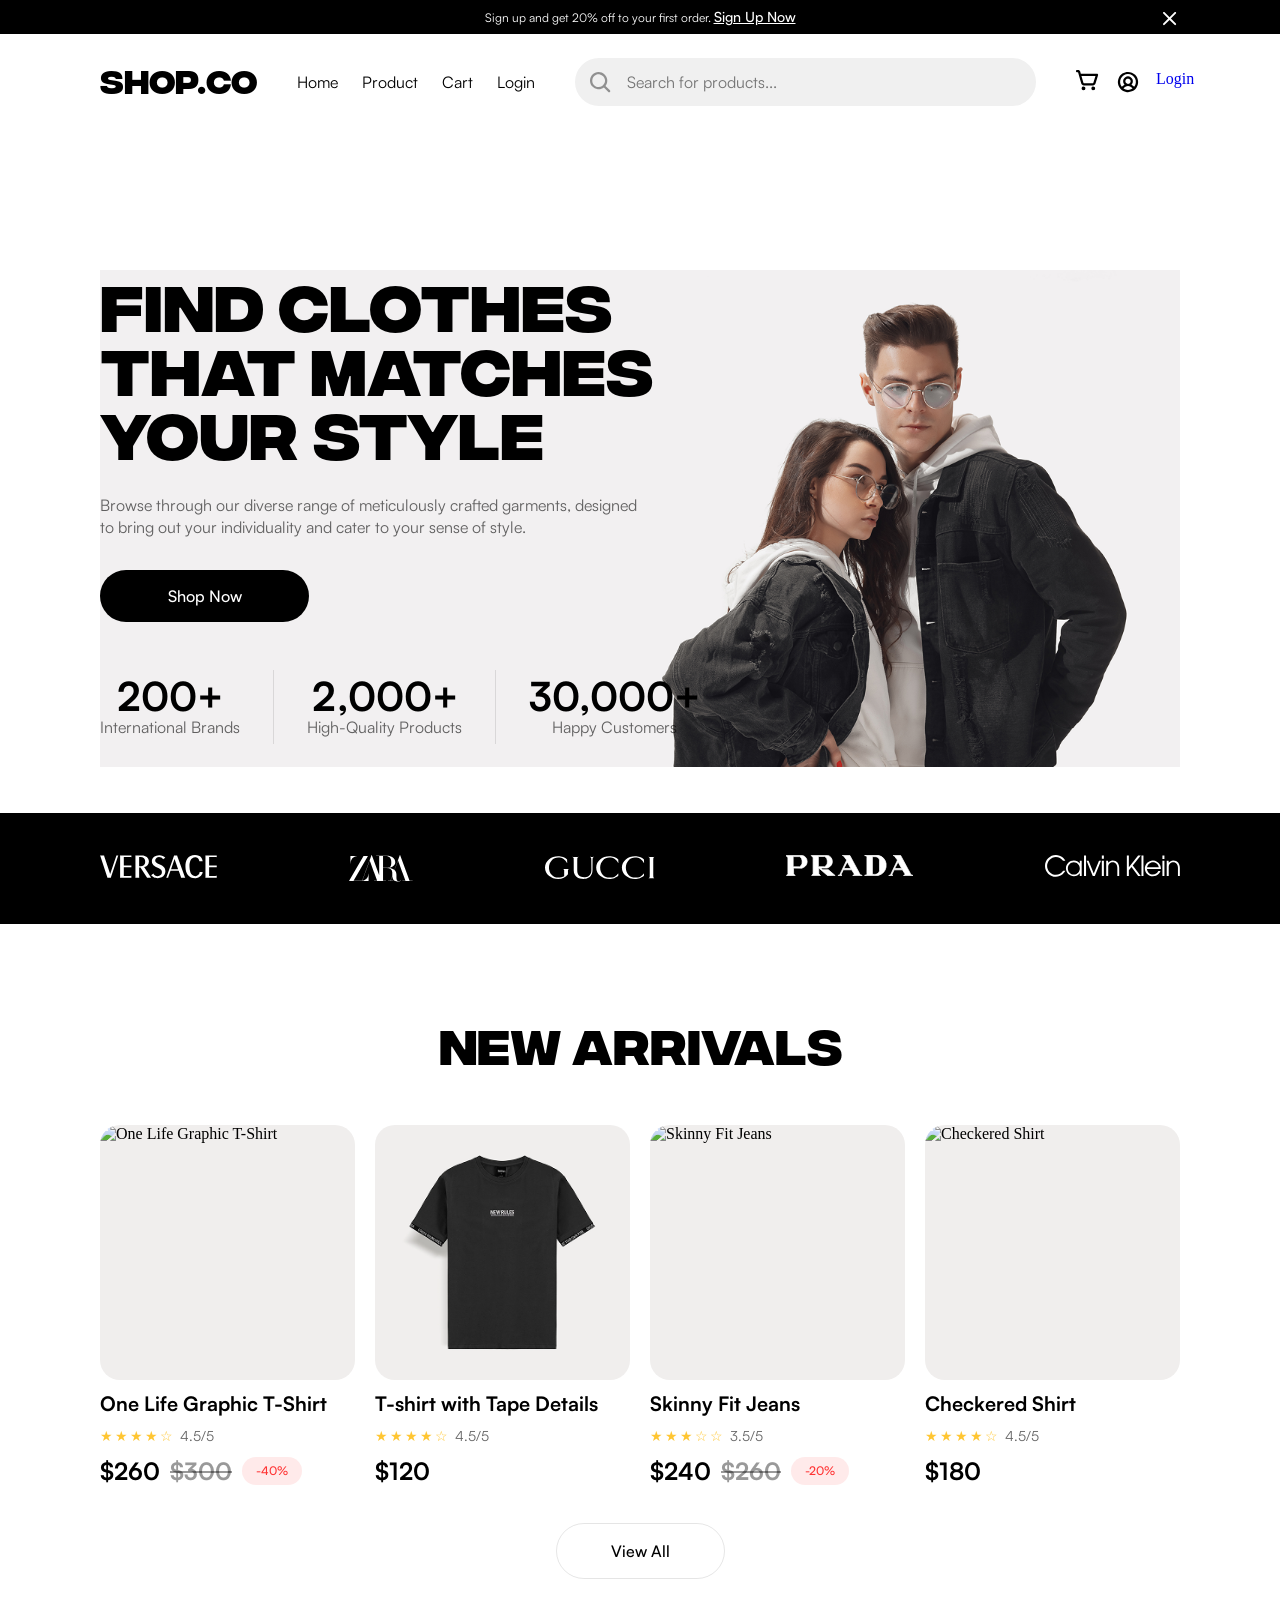
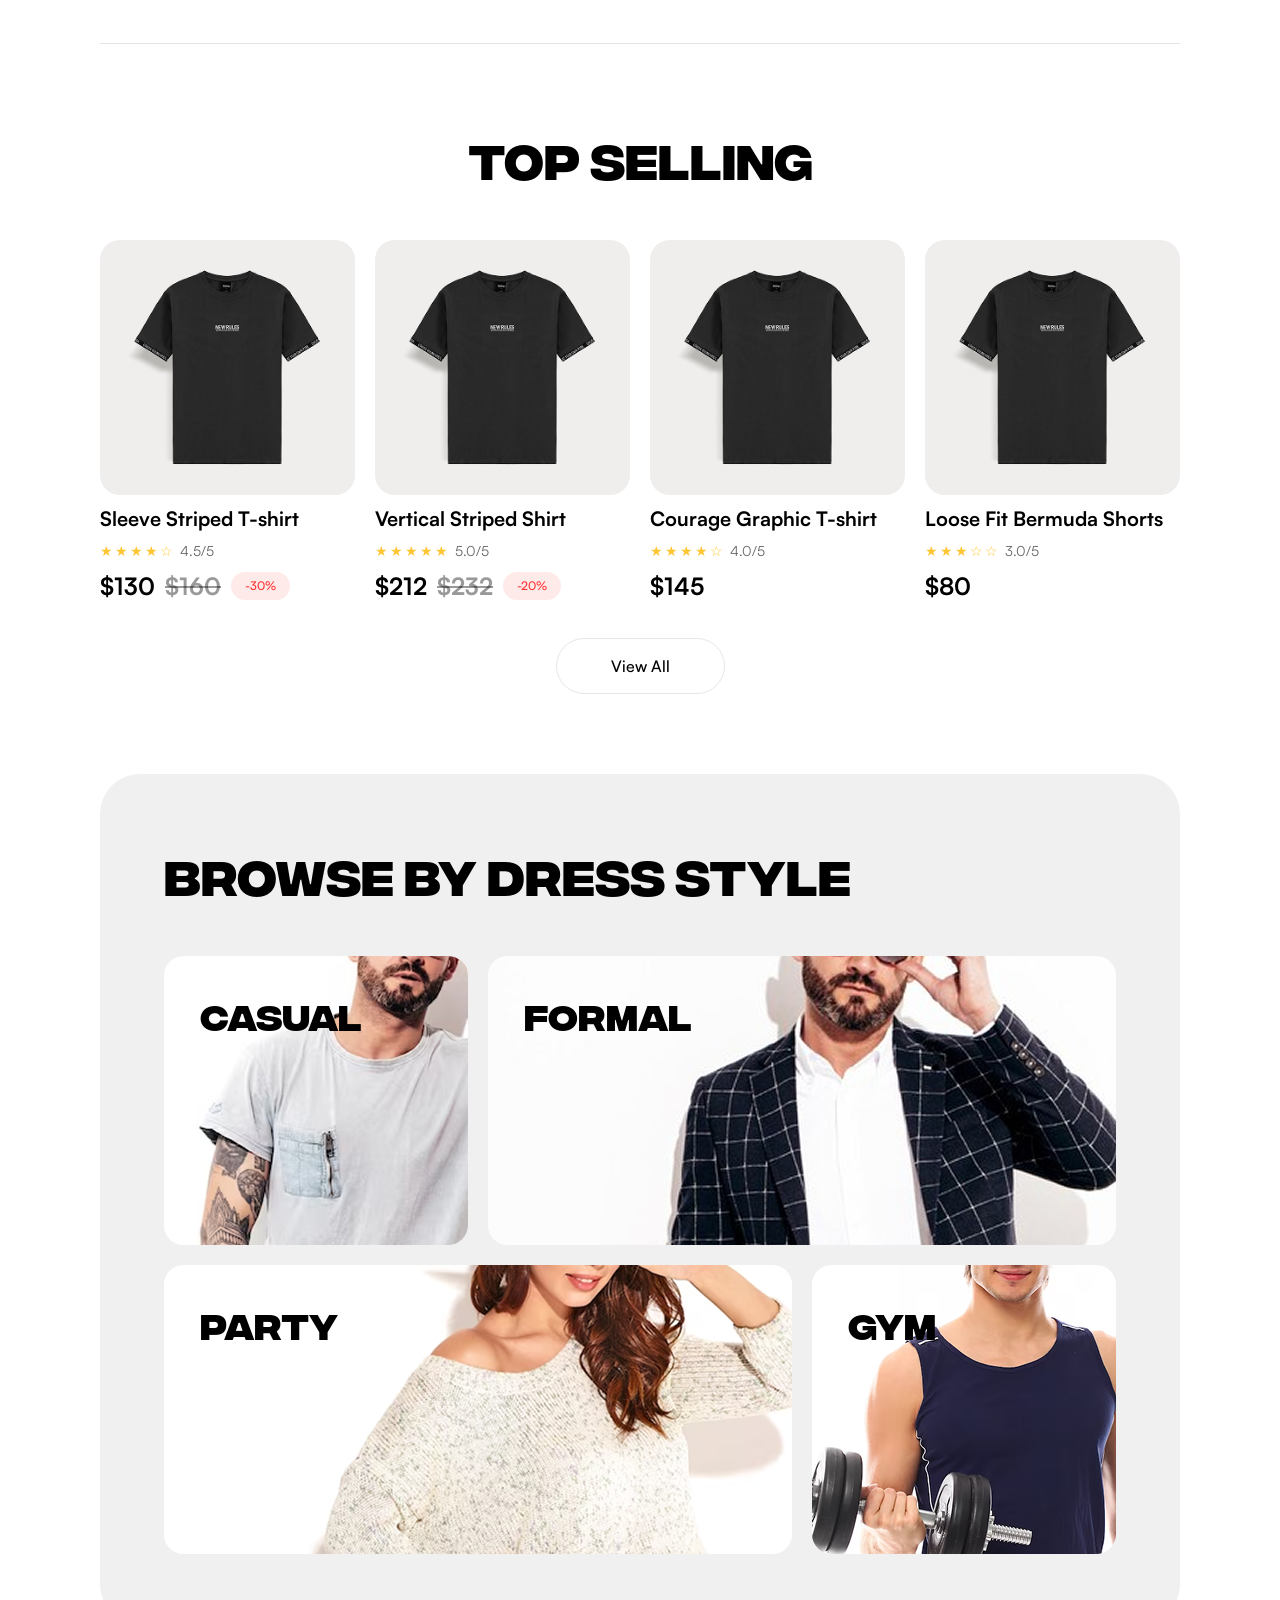
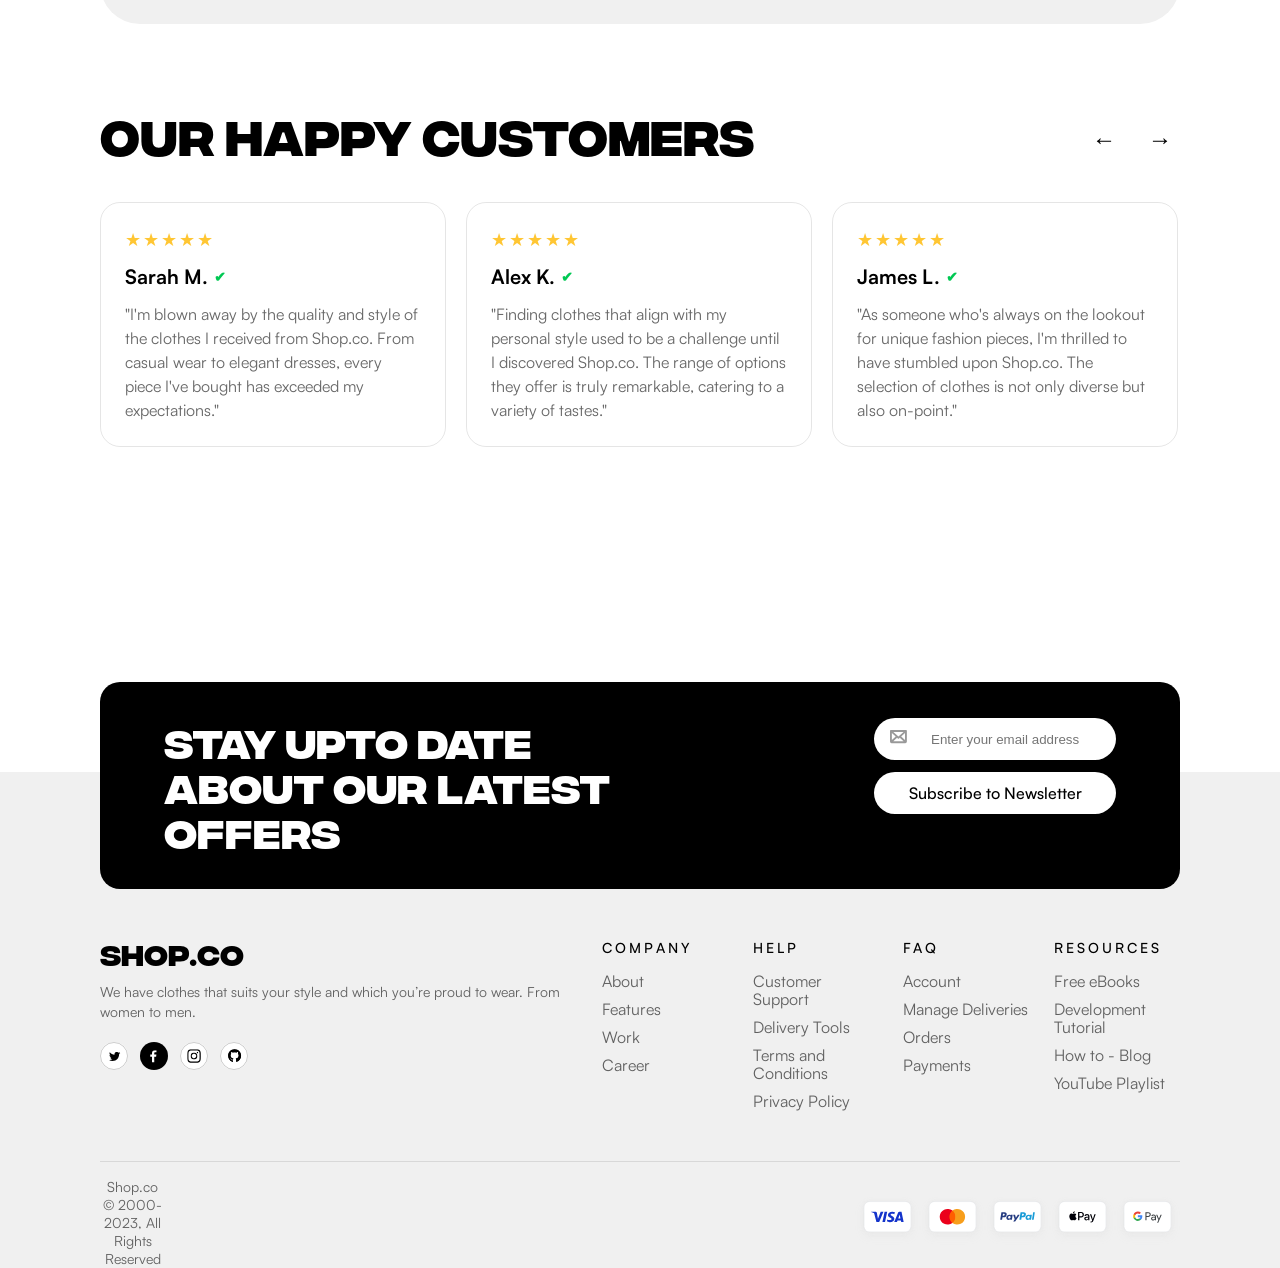
==== commit d1e999f8: "added js logic" ====
--- a/index.html
+++ b/index.html
@@ -1,1013 +1,1172 @@
 <!doctype html>
 <html lang="en">
-<head>
-    <meta charset="UTF-8"/>
+  <head>
+    <meta charset="UTF-8" />
     <title>HomePage</title>
-    <link rel="stylesheet" href="scss/main.css"/>
-</head>
-<body>
-<section class="header">
-    <div class="header__promo">
+    <link rel="stylesheet" href="scss/main.css" />
+  </head>
+  <body>
+    <section class="header">
+      <div class="header__promo">
         <div class="header__signup-text">
-            <p class="normal-text">
-                Sign up and get 20% off to your first order.
-                <a href="login.html">Sign Up Now</a>
-            </p>
+          <p class="normal-text">
+            Sign up and get 20% off to your first order.
+            <a href="login.html">Sign Up Now</a>
+          </p>
         </div>
         <button class="header__promo-close">
+          <svg
+            width="14"
+            height="14"
+            viewBox="0 0 14 14"
+            fill="none"
+            xmlns="http://www.w3.org/2000/svg"
+          >
+            <path
+              d="M12.8532 11.5274C13.0293 11.7035 13.1283 11.9424 13.1283 12.1915C13.1283 12.4405 13.0293 12.6794 12.8532 12.8555C12.6771 13.0317 12.4382 13.1306 12.1891 13.1306C11.9401 13.1306 11.7012 13.0317 11.5251 12.8555L6.56491 7.89381L1.60319 12.854C1.42707 13.0301 1.1882 13.129 0.939126 13.129C0.690054 13.129 0.451184 13.0301 0.275064 12.854C0.0989435 12.6778 3.71146e-09 12.439 0 12.1899C-3.71146e-09 11.9408 0.0989435 11.702 0.275064 11.5258L5.23678 6.56569L0.276626 1.60397C0.100506 1.42785 0.00156253 1.18898 0.00156254 0.939907C0.00156254 0.690836 0.100506 0.451965 0.276626 0.275845C0.452746 0.0997246 0.691617 0.000781121 0.940688 0.000781119C1.18976 0.000781116 1.42863 0.0997246 1.60475 0.275845L6.56491 5.23756L11.5266 0.275063C11.7027 0.0989432 11.9416 -4.14954e-09 12.1907 0C12.4398 4.14954e-09 12.6786 0.0989432 12.8547 0.275063C13.0309 0.451184 13.1298 0.690054 13.1298 0.939126C13.1298 1.1882 13.0309 1.42707 12.8547 1.60319L7.89303 6.56569L12.8532 11.5274Z"
+              fill="white"
+            />
+          </svg>
+        </button>
+      </div>
+      <div class="header__main-container">
+        <div class="header__main">
+          <div class="header__head-bar">
+            <button class="hamburger-btn">
+              <svg
+                class="header__main-hamburger"
+                width="24"
+                height="24"
+                viewBox="0 0 24 24"
+                fill="black"
+                xmlns="http://www.w3.org/2000/svg"
+              >
+                <path
+                  d="M21.375 12C21.375 12.2984 21.2565 12.5845 21.0455 12.7955C20.8345 13.0065 20.5484 13.125 20.25 13.125H3.75C3.45163 13.125 3.16548 13.0065 2.9545 12.7955C2.74353 12.5845 2.625 12.2984 2.625 12C2.625 11.7016 2.74353 11.4155 2.9545 11.2045C3.16548 10.9935 3.45163 10.875 3.75 10.875H20.25C20.5484 10.875 20.8345 10.9935 21.0455 11.2045C21.2565 11.4155 21.375 11.7016 21.375 12ZM3.75 7.125H20.25C20.5484 7.125 20.8345 7.00647 21.0455 6.7955C21.2565 6.58452 21.375 6.29837 21.375 6C21.375 5.70163 21.2565 5.41548 21.0455 5.2045C20.8345 4.99353 20.5484 4.875 20.25 4.875H3.75C3.45163 4.875 3.16548 4.99353 2.9545 5.2045C2.74353 5.41548 2.625 5.70163 2.625 6C2.625 6.29837 2.74353 6.58452 2.9545 6.7955C3.16548 7.00647 3.45163 7.125 3.75 7.125ZM20.25 16.875H3.75C3.45163 16.875 3.16548 16.9935 2.9545 17.2045C2.74353 17.4155 2.625 17.7016 2.625 18C2.625 18.2984 2.74353 18.5845 2.9545 18.7955C3.16548 19.0065 3.45163 19.125 3.75 19.125H20.25C20.5484 19.125 20.8345 19.0065 21.0455 18.7955C21.2565 18.5845 21.375 18.2984 21.375 18C21.375 17.7016 21.2565 17.4155 21.0455 17.2045C20.8345 16.9935 20.5484 16.875 20.25 16.875Z"
+                  fill="black"
+                />
+              </svg>
+            </button>
+            <h1 class="header__main-logo">SHOP.CO</h1>
+          </div>
+          <div class="header__nav-container">
+            <nav class="header__main-nav">
+              <button class="header__nav-close">
+                <svg
+                  width="14"
+                  height="14"
+                  viewBox="0 0 14 14"
+                  fill="none"
+                  xmlns="http://www.w3.org/2000/svg"
+                >
+                  <path
+                    d="M12.8532 11.5274C13.0293 11.7035 13.1283 11.9424 13.1283 12.1915C13.1283 12.4405 13.0293 12.6794 12.8532 12.8555C12.6771 13.0317 12.4382 13.1306 12.1891 13.1306C11.9401 13.1306 11.7012 13.0317 11.5251 12.8555L6.56491 7.89381L1.60319 12.854C1.42707 13.0301 1.1882 13.129 0.939126 13.129C0.690054 13.129 0.451184 13.0301 0.275064 12.854C0.0989435 12.6778 3.71146e-09 12.439 0 12.1899C-3.71146e-09 11.9408 0.0989435 11.702 0.275064 11.5258L5.23678 6.56569L0.276626 1.60397C0.100506 1.42785 0.00156253 1.18898 0.00156254 0.939907C0.00156254 0.690836 0.100506 0.451965 0.276626 0.275845C0.452746 0.0997246 0.691617 0.000781121 0.940688 0.000781119C1.18976 0.000781116 1.42863 0.0997246 1.60475 0.275845L6.56491 5.23756L11.5266 0.275063C11.7027 0.0989432 11.9416 -4.14954e-09 12.1907 0C12.4398 4.14954e-09 12.6786 0.0989432 12.8547 0.275063C13.0309 0.451184 13.1298 0.690054 13.1298 0.939126C13.1298 1.1882 13.0309 1.42707 12.8547 1.60319L7.89303 6.56569L12.8532 11.5274Z"
+                    fill="white"
+                  />
+                </svg>
+              </button>
+              <ul class="header__nav-ul">
+                <li class="header__nav-li"><a href="index.html">Home</a></li>
+                <li class="header__nav-li">
+                  <a href="product.html">Product</a>
+                </li>
+                <li class="header__nav-li"><a href="cart.html">Cart</a></li>
+                <li class="header__nav-li"><a href="login.html">Login</a></li>
+              </ul>
+            </nav>
+            <div class="sidebar-overlay"></div>
+          </div>
+          <div class="header__search">
             <svg
-                    width="14"
-                    height="14"
-                    viewBox="0 0 14 14"
+              width="21"
+              height="21"
+              viewBox="0 0 21 21"
+              fill="none"
+              xmlns="http://www.w3.org/2000/svg"
+            >
+              <path
+                d="M19.9399 18.348L15.4877 13.8939C16.8226 12.1544 17.4458 9.97216 17.2309 7.78998C17.0161 5.60781 15.9792 3.58907 14.3306 2.14328C12.6821 0.697486 10.5453 -0.0670986 8.35376 0.00462578C6.16221 0.0763502 4.07999 0.979013 2.5295 2.5295C0.979013 4.07999 0.0763502 6.16221 0.00462578 8.35376C-0.0670986 10.5453 0.697486 12.6821 2.14328 14.3306C3.58907 15.9792 5.60781 17.0161 7.78998 17.2309C9.97216 17.4458 12.1544 16.8226 13.8939 15.4877L18.3499 19.9445C18.4545 20.0492 18.5787 20.1322 18.7155 20.1888C18.8522 20.2455 18.9987 20.2746 19.1467 20.2746C19.2947 20.2746 19.4413 20.2455 19.578 20.1888C19.7147 20.1322 19.839 20.0492 19.9436 19.9445C20.0482 19.8399 20.1313 19.7157 20.1879 19.5789C20.2445 19.4422 20.2737 19.2957 20.2737 19.1477C20.2737 18.9997 20.2445 18.8531 20.1879 18.7164C20.1313 18.5797 20.0482 18.4554 19.9436 18.3508L19.9399 18.348ZM2.26891 8.64392C2.26891 7.38306 2.6428 6.15052 3.3433 5.10215C4.04379 4.05379 5.03943 3.23669 6.20431 2.75418C7.36919 2.27167 8.65099 2.14543 9.88762 2.39141C11.1242 2.63739 12.2602 3.24455 13.1517 4.13611C14.0433 5.02767 14.6504 6.16359 14.8964 7.40021C15.1424 8.63684 15.0162 9.91864 14.5336 11.0835C14.0511 12.2484 13.234 13.244 12.1857 13.9445C11.1373 14.645 9.90477 15.0189 8.64392 15.0189C6.95369 15.0172 5.3332 14.345 4.13803 13.1498C2.94286 11.9546 2.27065 10.3341 2.26891 8.64392Z"
+                fill="black"
+                fill-opacity="0.4"
+              />
+            </svg>
+            <label for="website-search"></label>
+            <input
+              type="text"
+              name="website-search"
+              id="website-search"
+              class="header__search-input"
+              placeholder="Search for products..."
+            />
+          </div>
+          <div class="header__main-actions">
+            <a href="" class="search-icon">
+              <svg
+                width="21"
+                height="21"
+                viewBox="0 0 21 21"
+                fill="none"
+                xmlns="http://www.w3.org/2000/svg"
+              >
+                <path
+                  d="M19.9399 18.348L15.4877 13.8939C16.8226 12.1544 17.4458 9.97216 17.2309 7.78998C17.0161 5.60781 15.9792 3.58907 14.3306 2.14328C12.6821 0.697486 10.5453 -0.0670986 8.35376 0.00462578C6.16221 0.0763502 4.07999 0.979013 2.5295 2.5295C0.979013 4.07999 0.0763502 6.16221 0.00462578 8.35376C-0.0670986 10.5453 0.697486 12.6821 2.14328 14.3306C3.58907 15.9792 5.60781 17.0161 7.78998 17.2309C9.97216 17.4458 12.1544 16.8226 13.8939 15.4877L18.3499 19.9445C18.4545 20.0492 18.5787 20.1322 18.7155 20.1888C18.8522 20.2455 18.9987 20.2746 19.1467 20.2746C19.2947 20.2746 19.4413 20.2455 19.578 20.1888C19.7147 20.1322 19.839 20.0492 19.9436 19.9445C20.0482 19.8399 20.1313 19.7157 20.1879 19.5789C20.2445 19.4422 20.2737 19.2957 20.2737 19.1477C20.2737 18.9997 20.2445 18.8531 20.1879 18.7164C20.1313 18.5797 20.0482 18.4554 19.9436 18.3508L19.9399 18.348ZM2.26891 8.64392C2.26891 7.38306 2.6428 6.15052 3.3433 5.10215C4.04379 4.05379 5.03943 3.23669 6.20431 2.75418C7.36919 2.27167 8.65099 2.14543 9.88762 2.39141C11.1242 2.63739 12.2602 3.24455 13.1517 4.13611C14.0433 5.02767 14.6504 6.16359 14.8964 7.40021C15.1424 8.63684 15.0162 9.91864 14.5336 11.0835C14.0511 12.2484 13.234 13.244 12.1857 13.9445C11.1373 14.645 9.90477 15.0189 8.64392 15.0189C6.95369 15.0172 5.3332 14.345 4.13803 13.1498C2.94286 11.9546 2.27065 10.3341 2.26891 8.64392Z"
+                  fill="black"
+                />
+              </svg>
+            </a>
+            <a href="cart.html" class="cart-link">
+              <span class="cart-count" id="cartCount">0</span>
+              <svg
+                width="23"
+                height="21"
+                viewBox="0 0 23 21"
+                fill="none"
+                xmlns="http://www.w3.org/2000/svg"
+              >
+                <path
+                  d="M9.375 18.375C9.375 18.7458 9.26503 19.1084 9.059 19.4167C8.85298 19.725 8.56014 19.9654 8.21753 20.1073C7.87492 20.2492 7.49792 20.2863 7.1342 20.214C6.77049 20.1416 6.4364 19.963 6.17417 19.7008C5.91195 19.4386 5.73337 19.1045 5.66103 18.7408C5.58868 18.3771 5.62581 18.0001 5.76773 17.6575C5.90964 17.3149 6.14996 17.022 6.45831 16.816C6.76665 16.61 7.12916 16.5 7.5 16.5C7.99728 16.5 8.47419 16.6975 8.82582 17.0492C9.17745 17.4008 9.375 17.8777 9.375 18.375ZM17.25 16.5C16.8792 16.5 16.5166 16.61 16.2083 16.816C15.9 17.022 15.6596 17.3149 15.5177 17.6575C15.3758 18.0001 15.3387 18.3771 15.411 18.7408C15.4834 19.1045 15.662 19.4386 15.9242 19.7008C16.1864 19.963 16.5205 20.1416 16.8842 20.214C17.2479 20.2863 17.6249 20.2492 17.9675 20.1073C18.3101 19.9654 18.603 19.725 18.809 19.4167C19.015 19.1084 19.125 18.7458 19.125 18.375C19.125 17.8777 18.9275 17.4008 18.5758 17.0492C18.2242 16.6975 17.7473 16.5 17.25 16.5ZM22.0753 5.20594L19.5169 13.5216C19.3535 14.0593 19.0211 14.5301 18.569 14.864C18.1169 15.1979 17.5692 15.3771 17.0072 15.375H7.77469C7.2046 15.3732 6.65046 15.1866 6.1953 14.8433C5.74015 14.5001 5.40848 14.0186 5.25 13.4709L2.04469 2.25H1.125C0.826631 2.25 0.540483 2.13147 0.329505 1.9205C0.118526 1.70952 0 1.42337 0 1.125C0 0.826631 0.118526 0.540483 0.329505 0.329505C0.540483 0.118526 0.826631 0 1.125 0H2.32687C2.73407 0.00125797 3.12988 0.134515 3.45493 0.379779C3.77998 0.625044 4.01674 0.969093 4.12969 1.36031L4.81312 3.75H21C21.1761 3.74999 21.3497 3.7913 21.5069 3.87061C21.664 3.94992 21.8004 4.06501 21.905 4.20664C22.0096 4.34826 22.0795 4.51246 22.1091 4.68602C22.1387 4.85958 22.1271 5.03766 22.0753 5.20594ZM19.4766 6H5.45531L7.41375 12.8531C7.43617 12.9315 7.48354 13.0005 7.54867 13.0495C7.6138 13.0986 7.69315 13.1251 7.77469 13.125H17.0072C17.0875 13.1252 17.1656 13.0996 17.2303 13.052C17.2949 13.0044 17.3426 12.9373 17.3662 12.8606L19.4766 6Z"
+                  fill="black"
+                />
+              </svg>
+            </a>
+            <a href="">
+              <svg
+                width="24"
+                height="24"
+                viewBox="0 0 24 24"
+                fill="none"
+                xmlns="http://www.w3.org/2000/svg"
+              >
+                <path
+                  d="M12 1.875C9.99747 1.875 8.0399 2.46882 6.37486 3.58137C4.70981 4.69392 3.41206 6.27523 2.64572 8.12533C1.87939 9.97543 1.67888 12.0112 2.06955 13.9753C2.46023 15.9393 3.42454 17.7435 4.84055 19.1595C6.25656 20.5755 8.06066 21.5398 10.0247 21.9305C11.9888 22.3211 14.0246 22.1206 15.8747 21.3543C17.7248 20.5879 19.3061 19.2902 20.4186 17.6251C21.5312 15.9601 22.125 14.0025 22.125 12C22.122 9.3156 21.0543 6.74199 19.1562 4.84383C17.258 2.94567 14.6844 1.87798 12 1.875ZM7.45969 18.4284C7.98195 17.7143 8.66528 17.1335 9.45418 16.7331C10.2431 16.3327 11.1153 16.124 12 16.124C12.8847 16.124 13.7569 16.3327 14.5458 16.7331C15.3347 17.1335 16.0181 17.7143 16.5403 18.4284C15.2134 19.3695 13.6268 19.875 12 19.875C10.3732 19.875 8.78665 19.3695 7.45969 18.4284ZM9.375 11.25C9.375 10.7308 9.52896 10.2233 9.8174 9.79163C10.1058 9.35995 10.5158 9.0235 10.9955 8.82482C11.4751 8.62614 12.0029 8.57415 12.5121 8.67544C13.0213 8.77672 13.489 9.02673 13.8562 9.39384C14.2233 9.76096 14.4733 10.2287 14.5746 10.7379C14.6759 11.2471 14.6239 11.7749 14.4252 12.2545C14.2265 12.7342 13.8901 13.1442 13.4584 13.4326C13.0267 13.721 12.5192 13.875 12 13.875C11.3038 13.875 10.6361 13.5984 10.1438 13.1062C9.65157 12.6139 9.375 11.9462 9.375 11.25ZM18.1875 16.8694C17.4583 15.9419 16.5289 15.1914 15.4688 14.6737C16.1444 13.9896 16.6026 13.1208 16.7858 12.1769C16.9689 11.2329 16.8688 10.2558 16.498 9.36861C16.1273 8.4814 15.5024 7.72364 14.702 7.19068C13.9017 6.65771 12.9616 6.37334 12 6.37334C11.0384 6.37334 10.0983 6.65771 9.29797 7.19068C8.49762 7.72364 7.87275 8.4814 7.50198 9.36861C7.13121 10.2558 7.0311 11.2329 7.21424 12.1769C7.39739 13.1208 7.85561 13.9896 8.53125 14.6737C7.4711 15.1914 6.54168 15.9419 5.8125 16.8694C4.89661 15.7083 4.32614 14.3129 4.1664 12.8427C4.00665 11.3725 4.2641 9.88711 4.90925 8.55644C5.55441 7.22578 6.5612 6.10366 7.81439 5.31855C9.06757 4.53343 10.5165 4.11703 11.9953 4.11703C13.4741 4.11703 14.9231 4.53343 16.1762 5.31855C17.4294 6.10366 18.4362 7.22578 19.0814 8.55644C19.7265 9.88711 19.984 11.3725 19.8242 12.8427C19.6645 14.3129 19.094 15.7083 18.1781 16.8694H18.1875Z"
+                  fill="black"
+                />
+              </svg>
+            </a>
+            <a href="login.html" class="header__action-btn" id="loginLink">Login</a>
+          </div>
+        </div>
+      </div>
+    </section>
+    <section class="home-main">
+      <div class="hero">
+        <div class="hero__main">
+          <div class="hero__banner">
+            <div class="hero__main-content">
+              <h2 class="hero__main-heading">
+                FIND CLOTHES THAT MATCHES YOUR STYLE
+              </h2>
+              <p class="hero__main-text">
+                Browse through our diverse range of meticulously crafted
+                garments, designed to bring out your individuality and cater to
+                your sense of style.
+              </p>
+              <button class="btn-shopnow">Shop Now</button>
+              <div class="hero__stats">
+                <div class="stat-item">
+                  <p class="stat-item__number">200+</p>
+                  <p class="stat-item__label">International Brands</p>
+                </div>
+
+                <div class="stat-divider"></div>
+
+                <div class="stat-item">
+                  <p class="stat-item__number">2,000+</p>
+                  <p class="stat-item__label">High-Quality Products</p>
+                </div>
+                <div class="stat-divider"></div>
+                <div class="stat-item stat-item--full">
+                  <span class="stat-item__number">30,000+</span>
+                  <span class="stat-item__label">Happy Customers</span>
+                </div>
+              </div>
+            </div>
+            <img
+              src="assets/hero-image-background.png"
+              class="hero__models-canvas-desktop"
+              alt=""
+            />
+            <div class="hero__image-area">
+              
+
+              <svg
+                class="big-star"
+                width="76"
+                height="76"
+                viewBox="0 0 76 76"
+                fill="none"
+                xmlns="http://www.w3.org/2000/svg"
+              >
+                <path
+                  d="M38 0C39.2901 20.4286 55.5712 36.71 76 38C55.5712 39.2901 39.2901 55.5712 38 76C36.71 55.5712 20.4286 39.2901 0 38C20.4286 36.71 36.71 20.4286 38 0Z"
+                  fill="black"
+                />
+              </svg>
+              <img
+                src="assets/models-mobile-portrait.png"
+                class="hero__bg-models-mobile"
+                alt=""
+              />
+            </div>
+          </div>
+          <div class="hero__main-luxury">
+            <svg
+              width="117"
+              height="24"
+              viewBox="0 0 117 24"
+              fill="none"
+              xmlns="http://www.w3.org/2000/svg"
+            >
+              <path
+                fill-rule="evenodd"
+                clip-rule="evenodd"
+                d="M105.305 0.459743H116.736V2.28124C116.404 2.16975 116.057 2.11228 115.707 2.11102H109.135V10.6225H115.527C115.987 10.6225 116.395 10.5721 116.736 10.4862V12.2997C116.446 12.2319 116.047 12.1974 115.553 12.1974H109.135V20.9984H115.51C115.86 20.9984 116.277 20.9475 116.736 20.8367V22.7945H105.322C105.413 22.4502 105.459 22.0954 105.458 21.7392V1.54046C105.458 1.09819 105.407 0.732294 105.305 0.459743ZM102.659 6.2562L99.3559 6.23124C99.1942 4.3753 98.1305 2.57875 95.7898 2.2478C90.7761 1.79654 89.3629 7.30298 89.4907 11.3293C89.619 15.2105 90.2394 21.1771 95.4149 21.1771C97.5858 21.1771 99.6709 18.9468 99.6025 17.0659L102.659 17.0409C102.437 20.9221 97.9857 23.1689 95.8662 23.2457C88.6231 23.4928 85.5921 18.6663 85.4393 11.7796C85.3036 5.54188 87.8569 0 95.0151 0C101.143 0.0853595 102.327 3.71139 102.659 6.2562ZM51.1458 20.2576L53.3337 18.4277C54.4738 20.3091 55.4103 21.1681 57.6746 21.1681C59.9723 21.1681 61.9051 19.7724 61.9051 17.3045C61.9051 16.087 61.4109 15.0912 60.4325 14.3424C59.9892 13.993 58.8661 13.389 57.0955 12.5463C54.4484 11.2784 51.8696 9.62665 51.8696 6.30762C51.8696 2.11951 55.4273 0.272551 59.1806 0.135776C61.4024 0.0509162 64.1604 1.2774 65.275 2.65563L63.0537 4.36631C62.6575 3.62697 62.0685 3.00871 61.3492 2.57718C60.6299 2.14564 59.8072 1.91694 58.9684 1.91535C56.1336 1.91535 53.8868 5.20094 56.2359 7.46521C56.8314 8.04376 58.0494 8.75858 59.9049 9.60968C62.8665 10.9974 65.3943 12.6567 65.3943 16.3256C65.3943 17.5935 65.0624 18.7766 64.407 19.8578C63.0881 22.0367 60.8833 23.1264 57.8023 23.1264C54.2612 23.1264 53.5638 22.3178 51.1458 20.2576ZM19.9766 0.459743H31.3983V2.28124C31.0665 2.16979 30.719 2.11232 30.369 2.11102H23.7983V10.6225H30.1903C30.65 10.6225 31.0589 10.5721 31.3988 10.4862V12.2997C31.1093 12.2319 30.7094 12.1974 30.2247 12.1974H23.7983V20.9984H30.1733C30.5223 20.9984 30.9396 20.9475 31.3988 20.8367V22.7945H19.9941C20.0775 22.4489 20.1202 22.0947 20.1214 21.7392V1.54046C20.1214 1.09819 20.07 0.732294 19.9766 0.459743ZM0 0.459743H4.15366V0.664406C4.15366 0.851598 4.21306 1.09819 4.3154 1.41317L10.1708 19.0407L16.1804 1.3363C16.2737 1.03879 16.3251 0.749266 16.3251 0.459743H18.3423C18.1381 0.817155 17.9849 1.13264 17.891 1.41317L11.0303 21.884C10.9625 22.0796 10.9031 22.3861 10.8521 22.795H7.44724C7.39579 22.4855 7.31899 22.1808 7.21762 21.884L0.493687 1.57491C0.338365 1.20036 0.17644 0.828576 0.00798685 0.459743H0ZM44.1154 12.1041C46.8389 11.5675 48.9245 9.48239 48.9245 6.50329C48.9245 2.59573 45.6558 0.459244 41.9959 0.459244H35.3059C35.3992 0.800183 35.4506 1.15759 35.4506 1.53198V21.7212C35.4506 22.1555 35.3992 22.5214 35.3059 22.794H39.2893C39.1919 22.4448 39.1432 22.0838 39.1446 21.7212V12.4445L40.421 12.5808L47.0945 22.794H51.1034L44.1154 12.1041ZM43.426 10.4019C42.7027 10.912 41.8341 11.1671 40.8383 11.1671H39.1361V2.08656H40.6596C41.9624 2.08656 42.9748 2.40953 43.6986 3.05597C44.6859 3.9505 45.1881 5.15901 45.1881 6.67401C45.1881 8.30832 44.6006 9.55128 43.426 10.4024M84.7754 21.867L77.3367 1.20052C77.254 0.961575 77.2053 0.712222 77.1919 0.459743H73.9737C73.9737 0.723808 73.9313 1.00435 73.829 1.28538L66.6203 21.867C66.526 22.164 66.3732 22.471 66.1691 22.7945H68.2457C68.2377 22.454 68.2801 22.1391 68.3739 21.867L70.5094 15.7975H78.7234L80.8344 21.8675C80.9452 22.1985 80.9962 22.5049 80.9962 22.7945H85.3036C85.056 22.4455 84.8778 22.1306 84.7754 21.867ZM71.0715 14.1547L74.5443 4.0688L78.1109 14.1547H71.0715Z"
+                fill="white"
+              />
+            </svg>
+            <svg
+              width="64"
+              height="27"
+              viewBox="0 0 64 27"
+              fill="none"
+              xmlns="http://www.w3.org/2000/svg"
+            >
+              <g clip-path="url(#clip0_35_798)">
+                <path
+                  d="M60.5359 25.852L51.0822 0.0227119L51.0758 0.00561523H50.8892L48.9425 5.31343L45.3983 14.9765L45.39 14.9688C44.1617 13.8932 42.4287 13.2209 40.2462 12.9705L39.5806 12.9023L40.2409 12.8183C43.8401 12.1765 46.2595 9.92072 46.2595 7.20299C46.2595 3.47617 42.7272 0.874885 37.6675 0.874885H27.1399V1.06358H30.1989V20.3207L22.7697 0.0226486L22.763 0.00561523H22.5765L20.6296 5.31343L13.121 25.7855L13.0748 25.7908C12.9465 25.8065 12.8196 25.819 12.694 25.8284C12.5051 25.8431 12.3173 25.8519 12.129 25.8519H4.5421L18.9637 1.06352L19.0709 0.877228H1.4327V8.54539H1.61985C1.65303 4.81034 3.84499 1.06352 8.68795 1.06352H14.5306L0 26.0376H19.5755V18.691H19.3884C19.3629 21.9464 17.5032 25.0385 13.4593 25.7367L13.3307 25.7585L16.4105 17.358H25.0379L28.1467 25.852H25.0801V26.0377H37.1166V25.852H34.0368V13.0393H37.5905C41.2068 13.0393 43.281 14.6426 43.281 17.4367V19.7094C43.281 19.9599 43.2981 20.326 43.3171 20.6322V20.6434L41.407 25.8507H38.9118V26.0365H44.0769V25.8507H41.6085L43.3479 21.1089C43.3515 21.1547 43.3532 21.1824 43.3532 21.1824L43.4012 21.6096L43.4474 21.8923C43.7376 23.6408 44.4116 24.9262 45.4499 25.7126L45.5991 25.8202C46.388 26.3644 47.3682 26.64 48.5142 26.64C50.0322 26.64 51.0444 26.2645 51.8801 25.3806L51.7705 25.2783C51.0005 25.9835 50.3544 26.2692 49.5448 26.2692C48.1654 26.2692 47.4435 24.6088 47.4435 22.9714V19.787C47.4508 18.9969 47.3261 18.211 47.0745 17.4614L47.0401 17.3626V17.3591H53.3506L56.4593 25.8531H53.3927V26.0388H63.8088V25.8531L60.5359 25.852ZM16.4791 17.1722L20.7293 5.58501L24.9699 17.1722H16.4791ZM34.0387 12.8529V1.06352H36.7512C40.3747 1.06352 42.2877 3.20111 42.2877 7.24301C42.2877 11.5417 41.1896 12.8529 37.5905 12.8529H34.0387ZM46.9666 17.1722L46.9482 17.1264C46.6678 16.4486 46.2595 15.8302 45.7453 15.3044L45.5677 15.128L45.5487 15.1104L49.0395 5.58501L53.2801 17.1722H46.9666Z"
+                  fill="white"
+                />
+              </g>
+              <defs>
+                <clipPath id="clip0_35_798">
+                  <rect width="63.8088" height="26.6454" fill="white" />
+                </clipPath>
+              </defs>
+            </svg>
+            <svg
+              width="110"
+              height="26"
+              viewBox="0 0 110 26"
+              fill="none"
+              xmlns="http://www.w3.org/2000/svg"
+            >
+              <g clip-path="url(#clip0_35_800)">
+                <path
+                  d="M99.0875 7.91889L98.8831 7.98353C98.0882 6.34028 96.9527 5.03218 95.4764 4.05921C94.0229 3.08623 92.1947 2.59974 89.9916 2.59974C88.7652 2.59974 87.5956 2.84837 86.4828 3.34565C85.3699 3.82136 84.3934 4.50244 83.553 5.3889C82.7354 6.25376 82.0768 7.30241 81.5771 8.53485C81.0775 9.76729 80.8277 11.1294 80.8277 12.6213C80.8277 14.1132 81.0775 15.4754 81.5771 16.7078C82.0768 17.9402 82.7354 18.9997 83.553 19.8862C84.3934 20.751 85.3699 21.4213 86.4828 21.897C87.5956 22.3726 88.7653 22.6105 89.9917 22.6105C92.1719 22.6105 93.9434 22.2861 95.3061 21.6375C96.6915 20.9672 97.8611 19.951 98.815 18.5889L99.0194 18.6535L98.9515 20.7292C98.4292 21.2481 97.8273 21.713 97.146 22.1238C96.4647 22.513 95.7266 22.8481 94.9317 23.1292C94.1595 23.3887 93.3532 23.5832 92.5129 23.713C91.6726 23.8645 90.8323 23.9402 89.992 23.9402C88.2432 23.9402 86.5739 23.6699 84.9841 23.1294C83.3943 22.5888 81.9976 21.8321 80.7939 20.8591C79.5902 19.8645 78.6363 18.6753 77.9323 17.2916C77.2282 15.8862 76.8762 14.3294 76.8762 12.6213C76.8762 10.9132 77.2282 9.36725 77.9323 7.9835C78.6363 6.57807 79.5902 5.37807 80.7939 4.38351C81.9976 3.3889 83.3943 2.63214 84.9841 2.11323C86.5739 1.57267 88.2432 1.3024 89.992 1.3024C90.8323 1.3024 91.6726 1.36726 92.5129 1.49699C93.3532 1.62672 94.1594 1.83213 94.9316 2.11323C95.7265 2.37268 96.4647 2.70783 97.146 3.11865C97.8273 3.50784 98.4292 3.96189 98.9515 4.4808L99.0875 7.91889ZM24.0174 14.1135C23.7677 14.2215 23.5292 14.3621 23.302 14.5353C23.0747 14.7082 22.9611 14.946 22.9611 15.2489V19.238C21.871 20.7299 20.4742 21.8867 18.7708 22.7083C17.0675 23.5299 15.1825 23.9407 13.1157 23.9407C11.367 23.9407 9.69771 23.6705 8.10791 23.1299C6.51813 22.5894 5.12138 21.8326 3.91767 20.8596C2.71398 19.8651 1.7601 18.6759 1.05604 17.2921C0.352012 15.8867 0 14.33 0 12.6218C0 10.9137 0.352012 9.36778 1.05604 7.98403C1.7601 6.5786 2.71398 5.3786 3.91767 4.38404C5.12138 3.38943 6.51813 2.63268 8.10791 2.11379C9.69769 1.57321 11.367 1.30293 13.1157 1.30293C13.956 1.30293 14.7964 1.36779 15.6367 1.49752C16.477 1.62725 17.2833 1.83266 18.0555 2.11376C18.8503 2.37322 19.5885 2.70836 20.2698 3.11918C20.9511 3.50837 21.553 3.96242 22.0754 4.48133L22.2119 7.91914L22.0075 7.98378C21.2126 6.34051 20.077 5.0324 18.6008 4.05944C17.1472 3.08645 15.319 2.59996 13.116 2.59996C11.8896 2.59996 10.72 2.84861 9.60714 3.3459C8.49427 3.82159 7.51767 4.50267 6.67734 5.38913C5.85972 6.254 5.20111 7.30266 4.7015 8.5351C4.20182 9.76752 3.95198 11.1297 3.95198 12.6216C3.95198 14.0918 4.19045 15.4432 4.6674 16.6756C5.16707 17.908 5.8257 18.9675 6.6433 19.854C7.4836 20.7188 8.46017 21.3999 9.57304 21.8972C10.6859 22.3729 11.8669 22.6107 13.116 22.6107C15.478 22.6107 17.4993 22.1783 19.1799 21.3134V15.2486C19.1799 14.946 19.0551 14.7082 18.8054 14.535C18.5781 14.3622 18.351 14.2216 18.124 14.1132L18.1552 13.9513C18.2686 13.971 18.473 13.9926 18.7684 14.0159C19.0638 14.0357 19.3704 14.0572 19.6882 14.0805H22.6181C22.8906 14.0608 23.1518 14.0392 23.4017 14.0159C23.6513 13.9961 23.8443 13.9746 23.9806 13.9513L24.0174 14.1135ZM48.6924 1.98378C48.4652 2.09176 48.2381 2.23236 48.0111 2.40559C47.7839 2.57843 47.659 2.90275 47.6366 3.37856C47.6158 3.89747 47.5932 4.55693 47.5687 5.35694C47.5687 6.13533 47.5583 7.0218 47.5375 8.01635C47.5375 9.01098 47.5271 10.0921 47.5063 11.2596V14.8921C47.4856 16.2975 47.3038 17.4974 46.9611 18.4921C46.6204 19.4866 46.1662 20.319 45.5984 20.9893C45.0534 21.6596 44.4402 22.1893 43.7588 22.5785C43.1002 22.9677 42.4415 23.2596 41.7829 23.4542C41.147 23.6705 40.5451 23.8003 39.9774 23.8434C39.4096 23.9082 38.9667 23.9407 38.6488 23.9407C37.3542 23.9407 36.1051 23.7785 34.9014 23.4542C33.6977 23.1516 32.6416 22.6543 31.7332 21.9623C30.8247 21.2704 30.098 20.3731 29.5529 19.2704C29.0078 18.1677 28.7353 16.8272 28.7353 15.2488V11.584V8.21095C28.7353 7.1731 28.7249 6.24338 28.7041 5.42178C28.7041 4.57853 28.6937 3.89744 28.673 3.37853C28.6522 2.90284 28.5274 2.57852 28.2984 2.40556C28.0712 2.23272 27.8441 2.09212 27.6171 1.98375L27.6483 1.82179C27.7617 1.84156 27.9435 1.86311 28.1936 1.88643C28.4661 1.9062 28.7386 1.92775 29.0112 1.95107C29.3066 1.95107 29.5905 1.96095 29.8629 1.98073H31.0893C31.3618 1.96095 31.6457 1.95107 31.9409 1.95107C32.2363 1.93129 32.5088 1.90975 32.7585 1.88643C33.031 1.86665 33.224 1.8451 33.3374 1.82179L33.3686 1.98375C33.1189 2.09173 32.8804 2.23233 32.6532 2.40556C32.4488 2.57841 32.3352 2.90273 32.3123 3.37853C32.2916 3.89744 32.2689 4.57853 32.2444 5.42178V15.2488C32.2444 17.6055 32.8236 19.3461 33.9818 20.4704C35.1401 21.5947 36.8548 22.1568 39.1259 22.1568C39.7845 22.1568 40.534 22.0811 41.3744 21.9296C42.2147 21.7568 42.9982 21.4108 43.725 20.8918C44.4744 20.3729 45.099 19.6378 45.5987 18.6864C46.121 17.7351 46.3822 16.4702 46.3822 14.8919C46.3822 13.1837 46.3718 11.7243 46.351 10.5135C46.351 9.28107 46.3407 8.23242 46.3199 7.36754C46.3199 6.48106 46.3095 5.7243 46.2887 5.09726C46.268 4.47026 46.2453 3.89729 46.2208 3.37836C46.2 2.90267 46.0752 2.57835 45.8462 2.4054C45.619 2.23256 45.3919 2.09194 45.1649 1.98356L45.1961 1.82162C45.4458 1.86471 45.7297 1.90802 46.0477 1.95154C46.3656 1.97132 46.6608 1.9812 46.9335 1.9812C47.1832 1.9812 47.4671 1.97132 47.7851 1.95154C48.1258 1.90845 48.4211 1.86514 48.6709 1.82162L48.6924 1.98378ZM73.4125 7.91889L73.2081 7.98353C72.4132 6.34028 71.2776 5.03218 69.8014 4.05921C68.3479 3.08623 66.5196 2.59974 64.3166 2.59974C63.0902 2.59974 61.9206 2.84837 60.8077 3.34565C59.6948 3.82136 58.7183 4.50244 57.878 5.3889C57.0604 6.25376 56.4017 7.30241 55.9021 8.53485C55.4024 9.76731 55.1526 11.1295 55.1526 12.6213C55.1526 14.1132 55.4025 15.4753 55.9021 16.7078C56.4018 17.9402 57.0604 18.9997 57.878 19.8862C58.7183 20.751 59.6949 21.4213 60.8077 21.897C61.9206 22.3726 63.0902 22.6105 64.3167 22.6105C66.4969 22.6105 68.2684 22.2861 69.6311 21.6375C71.0165 20.9672 72.1861 19.951 73.14 18.5889L73.3443 18.6535L73.2765 20.7292C72.7541 21.2481 72.1522 21.713 71.4709 22.1237C70.7895 22.5129 70.0514 22.8481 69.2565 23.1292C68.4843 23.3886 67.6781 23.5832 66.8377 23.7129C65.9974 23.8644 65.1571 23.9402 64.3168 23.9402C62.568 23.9402 60.8987 23.6699 59.309 23.1293C57.7192 22.5888 56.3224 21.832 55.1187 20.8591C53.915 19.8645 52.9611 18.6753 52.2571 17.2915C51.5531 15.8861 51.201 14.3294 51.201 12.6213C51.201 10.9132 51.5531 9.36723 52.2571 7.98347C52.9611 6.57804 53.915 5.37804 55.1187 4.38348C56.3224 3.38887 57.7192 2.63211 59.309 2.1132C60.8988 1.57265 62.568 1.30237 64.3168 1.30237C65.1571 1.30237 65.9974 1.36723 66.8378 1.49696C67.6781 1.62669 68.4843 1.8321 69.2565 2.1132C70.0514 2.37266 70.7895 2.7078 71.4709 3.11862C72.1522 3.50781 72.754 3.96186 73.2764 4.48077L73.4125 7.91889ZM109.355 23.3891C109.242 23.3693 109.049 23.3478 108.776 23.3245C108.527 23.3245 108.254 23.3146 107.959 23.2948C107.663 23.2948 107.38 23.2849 107.107 23.2651H105.063C104.791 23.2849 104.518 23.3065 104.246 23.3298C103.996 23.3496 103.803 23.3711 103.667 23.3944L103.636 23.2645C103.863 23.1565 104.09 23.0159 104.317 22.8427C104.544 22.6698 104.669 22.3455 104.691 21.8697C104.712 21.3508 104.723 20.8102 104.723 20.2481C104.743 19.6859 104.754 19.0481 104.754 18.3345V15.9021V12.6265V9.35083V6.88596C104.754 6.17245 104.743 5.54542 104.723 5.00486C104.723 4.44271 104.712 3.90217 104.691 3.38326C104.671 2.90757 104.546 2.58325 104.317 2.41029C104.09 2.2157 103.863 2.06441 103.636 1.95641L103.667 1.82652C103.803 1.86961 103.996 1.90204 104.246 1.92381C104.518 1.92381 104.791 1.9337 105.063 1.95347C105.359 1.97325 105.643 1.98314 105.915 1.98314H107.107C107.38 1.96336 107.664 1.95347 107.959 1.95347C108.254 1.9337 108.527 1.91215 108.776 1.88883C109.049 1.86906 109.242 1.84751 109.355 1.82419L109.387 1.95415C109.137 2.06212 108.898 2.21341 108.671 2.408C108.467 2.58084 108.353 2.90516 108.33 3.38096C108.31 3.89988 108.287 4.44041 108.262 5.00257V20.2458C108.283 20.8079 108.306 21.3485 108.33 21.8674C108.351 22.3431 108.465 22.6674 108.671 22.8404C108.898 23.0132 109.137 23.1538 109.387 23.2622L109.355 23.3891Z"
+                  fill="white"
+                />
+              </g>
+              <defs>
+                <clipPath id="clip0_35_800">
+                  <rect width="109.387" height="25.2431" fill="white" />
+                </clipPath>
+              </defs>
+            </svg>
+            <svg
+              width="127"
+              height="21"
+              viewBox="0 0 127 21"
+              fill="none"
+              xmlns="http://www.w3.org/2000/svg"
+            >
+              <g clip-path="url(#clip0_35_802)">
+                <path
+                  fill-rule="evenodd"
+                  clip-rule="evenodd"
+                  d="M0 0.591732L1.91951 2.76177V18.6444L0.496854 20.7226L9.20973 20.736L7.63931 18.8237L7.47624 13.1039L15.8773 13.1496C18.4238 12.2997 21.0415 10.4878 21.1672 6.8247C21.1271 3.27485 18.9651 0.998025 16.455 0.545043L0 0.591732ZM7.16493 1.60746V11.811L13.6106 11.8577C15.0773 10.6721 16.1891 9.76411 16.1446 6.91758C16.1236 4.59655 15.6349 2.57253 13.4772 1.60796L7.16493 1.60746ZM25.1994 0.476003L27.119 2.64654V18.5292L25.6963 20.6084L34.4087 20.6208L32.8383 18.7085L32.6752 12.9886H32.7101L41.7113 20.6853L49.1814 20.6243L42.3636 14.7126H36.672L34.666 12.9996L41.0763 13.0343C43.6227 12.1845 46.2399 10.3726 46.3662 6.70947C46.3265 3.16012 44.1645 0.882792 41.654 0.430307L25.1994 0.476003ZM32.3639 1.49173V11.6952L38.8096 11.7419C40.2767 10.5563 41.3881 9.64839 41.3436 6.80136C41.3226 4.48082 40.8338 2.45631 38.6762 1.49173H32.3639ZM56.3731 0.453155H63.8857L73.6649 18.6444C74.0882 20.0491 75.354 19.8757 76.1989 20.4916H66.7305L68.1532 20.0456L68.0642 18.6911L65.6192 14.7663L57.3065 14.813L55.5286 18.5992C55.4693 19.0299 55.0097 19.3567 55.3507 19.8916L56.0178 20.5378L51.9282 20.4454L53.7066 19.8916L60.4182 5.71708V4.74704L57.5825 0.954812L56.3731 0.453155ZM57.8321 13.5171L61.2847 6.96427L64.8794 13.4804L57.8321 13.5171ZM107.174 0.49289H114.686L124.466 18.6842C124.889 20.0888 126.155 19.9155 127 20.5314H117.531L118.954 20.0843L118.865 18.7299L116.42 14.806L108.108 14.8527L106.33 18.638C106.27 19.0696 105.811 19.3964 106.151 19.9314L106.818 20.5776L102.729 20.4852L104.508 19.9314L111.219 5.75682V4.78628L108.384 0.994548L107.174 0.49289ZM108.633 13.5573L112.086 7.0045L115.681 13.5196L108.633 13.5573ZM78.797 0.263916L92.1801 0.337923C96.4896 1.34968 99.2317 3.98909 100.082 8.59342L100.046 12.1845C99.2603 16.2871 96.6857 19.1178 92.1447 20.5507L78.7258 20.5885L78.7239 20.1539C80.7639 19.9994 80.9269 19.766 80.9322 18.5521V2.18859C80.9093 1.29107 80.7304 0.732295 78.7612 0.670705L78.797 0.263916ZM86.4043 1.66409L86.3914 19.3681C88.1564 19.3741 89.6877 19.54 90.5527 19.0974C92.5129 18.1999 93.4234 16.8216 93.5066 15.5267L93.4597 5.07287C93.4602 3.40052 91.6497 2.21988 90.6044 1.91243C89.8569 1.63478 88.3654 1.62336 86.4043 1.66409Z"
+                  fill="white"
+                  stroke="white"
+                  stroke-width="0.718154"
+                  stroke-miterlimit="2.613"
+                />
+              </g>
+              <defs>
+                <clipPath id="clip0_35_802">
+                  <rect width="127" height="21" fill="white" />
+                </clipPath>
+              </defs>
+            </svg>
+            <svg
+              width="135"
+              height="22"
+              viewBox="0 0 135 22"
+              fill="none"
+              xmlns="http://www.w3.org/2000/svg"
+            >
+              <path
+                fill-rule="evenodd"
+                clip-rule="evenodd"
+                d="M10.8561 19.8576C6.13582 19.8576 2.10678 15.5763 2.10678 10.9065C2.10678 6.25402 6.05149 1.88767 10.8222 1.88767C13.9582 1.88767 16.2163 3.40486 18.0543 5.78193H20.3636C19.6724 4.53429 18.9307 3.38828 17.8013 2.49454C15.8625 0.926894 13.3506 0 10.8561 0C4.8716 0 0 4.93936 0 10.8899C0 16.8571 4.93936 21.746 10.8899 21.746C13.3175 21.746 15.6945 20.853 17.5995 19.3524C18.7967 18.3916 19.6392 17.144 20.4486 15.8624H18.1393C16.318 18.2395 13.9921 19.8576 10.8561 19.8576ZM34.7939 8.479C33.3444 6.60791 31.3717 5.42803 28.9276 5.42803C24.5447 5.42803 20.9373 8.9857 20.9373 13.3686C20.9373 17.7508 24.562 21.3417 28.9276 21.3417C31.4734 21.3417 33.2428 20.2793 34.7939 18.3238V20.987H36.6989V5.7985H34.7939V8.479ZM28.8267 19.588C25.4716 19.588 22.825 16.6719 22.825 13.3852C22.825 10.1144 25.455 7.18164 28.8267 7.18164C32.1811 7.18164 34.7939 10.1151 34.7939 13.3852C34.7939 16.6719 32.1638 19.588 28.8267 19.588ZM39.0082 20.987H41.0486V0.437502H39.0082V20.987ZM48.7521 18.5761L43.5936 5.7985H41.5705L47.7575 20.987H49.8138L55.9842 5.7985H53.9949L48.7521 18.5761ZM56.8268 20.987H58.8665V5.7985H56.8268V20.987ZM56.8268 3.84308H58.8665V0.437502H56.8268V3.84308ZM67.6497 5.42731C65.7274 5.42731 64.3623 6.43925 63.0981 7.78779V5.7985H61.2097V20.987H63.2156V11.7318C63.199 9.28769 65.2214 7.18091 67.6828 7.18091C70.7669 7.18091 72.318 9.86141 72.318 12.6262V20.9878H74.2057V12.6262C74.2064 8.68153 71.8978 5.42731 67.6497 5.42731ZM93.1378 0.437502L83.866 12.2212V0.437502H81.8601V20.987H83.866V15.3399L86.4961 12.0698L93.1883 20.987H95.7347L87.7768 10.451L95.7347 0.437502H93.1378ZM96.4757 20.987H98.4657V0.437502H96.4757V20.987ZM114.935 9.62501C113.553 7.04541 110.788 5.42731 107.871 5.42731C103.523 5.42731 99.8467 9.052 99.8467 13.4011C99.8467 17.7833 103.556 21.3409 107.906 21.3409C109.978 21.3409 112.02 20.5149 113.519 19.0821C114.43 18.2222 114.969 17.1432 115.457 16.0138H113.317C112.237 18.1213 110.332 19.5873 107.87 19.5873C106.371 19.5873 104.904 18.9804 103.792 17.9519C102.645 16.9075 102.139 15.6253 101.92 14.1088H115.93C115.93 12.5246 115.711 11.0074 114.935 9.62501ZM101.988 12.356C102.596 9.50752 104.837 7.18091 107.906 7.18091C110.485 7.18091 113.25 8.76586 113.857 12.356H101.988ZM117.414 20.987H119.419V5.7985H117.414V20.987ZM117.414 3.91084H119.419V0.437502H117.414V3.91084ZM128.237 5.42731C126.28 5.42731 124.915 6.43925 123.633 7.78779V5.7985H121.712V20.987H123.735V11.7318C123.718 9.27111 125.792 7.18091 128.269 7.18091C131.338 7.18091 132.957 9.86141 132.957 12.6262V20.9878H134.845V12.6262C134.845 8.68153 132.501 5.42731 128.237 5.42731Z"
+                fill="white"
+              />
+            </svg>
+          </div>
+        </div>
+      </div>
+      <section class="products">
+        <h2 class="sectional-heading">NEW ARRIVALS</h2>
+        <div class="products__grid" id="newArrivalsGrid"></div>
+        <div class="products__footer">
+          <button class="btn btn--outline">View All</button>
+        </div>
+      </section>
+
+      <hr class="section-divider">
+
+      <section class="products">
+        <h2 class="sectional-heading">TOP SELLING</h2>
+        <div class="products__grid" id="topSellingGrid"></div>
+        <div class="products__footer">
+          <button class="btn btn--outline">View All</button>
+        </div>
+      </section>
+
+      <section class="dress-style">
+        <div class="dress-style__container">
+          <h2 class="sectional-heading">BROWSE BY DRESS STYLE</h2>
+          <div class="dress-style__grid">
+            <a href="#" class="dress-style__card dress-style__card--small">
+              <h3 class="dress-style__label">Casual</h3>
+              <img src="assets/image 11.png" alt="Casual" class="dress-style__img">
+            </a>
+            <a href="#" class="dress-style__card dress-style__card--large">
+              <h3 class="dress-style__label">Formal</h3>
+              <img src="assets/formal.png" alt="Formal" class="dress-style__img">
+            </a>
+            <a href="#" class="dress-style__card dress-style__card--large">
+              <h3 class="dress-style__label">Party</h3>
+              <img src="assets/party.png" alt="Party" class="dress-style__img">
+            </a>
+            <a href="#" class="dress-style__card dress-style__card--small">
+              <h3 class="dress-style__label">Gym</h3>
+              <img src="assets/gym.png" alt="Gym" class="dress-style__img">
+            </a>
+          </div>
+        </div>
+      </section>
+
+      <!-- OUR HAPPY CUSTOMERS SECTION -->
+      <section class="reviews">
+        <div class="reviews__header">
+          <h2 class="sectional-heading">OUR HAPPY CUSTOMERS</h2>
+          <div class="reviews__nav">
+            <button class="reviews__arrow">←</button>
+            <button class="reviews__arrow">→</button>
+          </div>
+        </div>
+        <div class="reviews__grid">
+          <article class="review-card">
+            <div class="review-card__stars">★★★★★</div>
+            <h4 class="review-card__author">Sarah M. <span class="review-card__verified">✔</span></h4>
+            <p class="review-card__text">"I'm blown away by the quality and style of the clothes I received from Shop.co. From casual wear to elegant dresses, every piece I've bought has exceeded my expectations."</p>
+          </article>
+          
+          <article class="review-card">
+            <div class="review-card__stars">★★★★★</div>
+            <h4 class="review-card__author">Alex K. <span class="review-card__verified">✔</span></h4>
+            <p class="review-card__text">"Finding clothes that align with my personal style used to be a challenge until I discovered Shop.co. The range of options they offer is truly remarkable, catering to a variety of tastes."</p>
+          </article>
+
+          <article class="review-card">
+            <div class="review-card__stars">★★★★★</div>
+            <h4 class="review-card__author">James L. <span class="review-card__verified">✔</span></h4>
+            <p class="review-card__text">"As someone who's always on the lookout for unique fashion pieces, I'm thrilled to have stumbled upon Shop.co. The selection of clothes is not only diverse but also on-point."</p>
+          </article>
+        </div>
+      </section>
+
+
+    </section>
+    <section class="footer">
+      <form class="footer__subscribe">
+        <h1 class="footer__subscribe-heading">STAY UPTO DATE ABOUT OUR LATEST OFFERS</h1>
+        <div class="footer__subscribe-email">
+          <div class="footer__email-input">
+            <svg
+              width="17"
+              height="14"
+              viewBox="0 0 17 14"
+              fill="none"
+              xmlns="http://www.w3.org/2000/svg"
+            >
+              <path
+                d="M15.9375 0H0.9375C0.68886 0 0.450403 0.0987719 0.274587 0.274587C0.0987721 0.450403 0 0.68886 0 0.9375V11.5625C0 11.9769 0.16462 12.3743 0.457646 12.6674C0.750671 12.9604 1.1481 13.125 1.5625 13.125H15.3125C15.7269 13.125 16.1243 12.9604 16.4174 12.6674C16.7104 12.3743 16.875 11.9769 16.875 11.5625V0.9375C16.875 0.68886 16.7762 0.450403 16.6004 0.274587C16.4246 0.0987719 16.1861 0 15.9375 0ZM8.4375 6.54063L3.34766 1.875H13.5273L8.4375 6.54063ZM5.68672 6.5625L1.875 10.0562V3.06875L5.68672 6.5625ZM7.07422 7.83437L7.80391 8.50391C7.97682 8.66246 8.2029 8.75042 8.4375 8.75042C8.6721 8.75042 8.89818 8.66246 9.07109 8.50391L9.80078 7.83437L13.5273 11.25H3.34766L7.07422 7.83437ZM11.1883 6.5625L15 3.06875V10.0562L11.1883 6.5625Z"
+                fill="black"
+                fill-opacity="0.4"
+              />
+            </svg>
+            <label for="email"></label>
+            <input
+              type="email"
+              name="email"
+              id="email"
+              placeholder="Enter your email address"
+            />
+          </div>
+          <button type="submit" class="footer__subscribe-button">
+            Subscribe to Newsletter
+          </button>
+        </div>
+      </form>
+      <div class="footer__main">
+        <div class="footer__brand">
+          <div class="footer__brand-intro">
+            <a class="footer__logo" href="index.html"><h1 class="footer__logo-header">SHOP.CO</h1></a>
+            <p class="footer__brand-description">
+              We have clothes that suits your style and which you’re proud to
+              wear. From women to men.
+            </p>
+          </div>
+          <nav class="brand__socials">
+            <ul>
+              <li>
+                <a href="https://www.twitter.com">
+                  <svg
+                    width="28"
+                    height="28"
+                    viewBox="0 0 28 28"
                     fill="none"
                     xmlns="http://www.w3.org/2000/svg"
-            >
-                <path
-                        d="M12.8532 11.5274C13.0293 11.7035 13.1283 11.9424 13.1283 12.1915C13.1283 12.4405 13.0293 12.6794 12.8532 12.8555C12.6771 13.0317 12.4382 13.1306 12.1891 13.1306C11.9401 13.1306 11.7012 13.0317 11.5251 12.8555L6.56491 7.89381L1.60319 12.854C1.42707 13.0301 1.1882 13.129 0.939126 13.129C0.690054 13.129 0.451184 13.0301 0.275064 12.854C0.0989435 12.6778 3.71146e-09 12.439 0 12.1899C-3.71146e-09 11.9408 0.0989435 11.702 0.275064 11.5258L5.23678 6.56569L0.276626 1.60397C0.100506 1.42785 0.00156253 1.18898 0.00156254 0.939907C0.00156254 0.690836 0.100506 0.451965 0.276626 0.275845C0.452746 0.0997246 0.691617 0.000781121 0.940688 0.000781119C1.18976 0.000781116 1.42863 0.0997246 1.60475 0.275845L6.56491 5.23756L11.5266 0.275063C11.7027 0.0989432 11.9416 -4.14954e-09 12.1907 0C12.4398 4.14954e-09 12.6786 0.0989432 12.8547 0.275063C13.0309 0.451184 13.1298 0.690054 13.1298 0.939126C13.1298 1.1882 13.0309 1.42707 12.8547 1.60319L7.89303 6.56569L12.8532 11.5274Z"
+                  >
+                    <circle cx="14" cy="14" r="14" fill="white" />
+                    <circle
+                      cx="14"
+                      cy="14"
+                      r="13.5"
+                      stroke="black"
+                      stroke-opacity="0.2"
+                    />
+                    <svg
+                      x="9.04"
+                      y="9.93"
+                      width="12"
+                      height="10"
+                      viewBox="0 0 12 10"
+                      fill="none"
+                      xmlns="http://www.w3.org/2000/svg"
+                    >
+                      <path
+                        d="M11.1739 1.04756C10.7549 1.23379 10.3126 1.35018 9.84702 1.42002C10.3126 1.14067 10.6851 0.698371 10.848 0.162953C10.4057 0.419022 9.91686 0.605254 9.38144 0.721649C8.96242 0.279348 8.35717 0 7.70535 0C6.44829 0 5.42401 1.02428 5.42401 2.28134C5.42401 2.46758 5.44729 2.63053 5.49385 2.79348C3.60825 2.70037 1.90888 1.79248 0.768207 0.395743C0.581975 0.744929 0.46558 1.11739 0.46558 1.53641C0.46558 2.3279 0.861323 3.02627 1.48986 3.44529C1.11739 3.42202 0.768207 3.3289 0.442301 3.16595V3.18922C0.442301 4.30662 1.23379 5.23778 2.28134 5.44729C2.09511 5.49385 1.8856 5.51713 1.67609 5.51713C1.53641 5.51713 1.37346 5.49385 1.23379 5.47057C1.53641 6.37845 2.37446 7.05354 3.37546 7.05354C2.58397 7.6588 1.60625 8.03126 0.535417 8.03126C0.349185 8.03126 0.162953 8.03126 0 8.00798C1.02428 8.65979 2.21151 9.03226 3.51513 9.03226C7.72863 9.03226 10.0333 5.54041 10.0333 2.51413C10.0333 2.42102 10.0333 2.30462 10.0333 2.21151C10.4756 1.90888 10.8713 1.51314 11.1739 1.04756Z"
+                        fill="black"
+                      />
+                    </svg>
+                  </svg>
+                </a>
+              </li>
+              <li>
+                <a href="https://www.facebook.com">
+                  <svg
+                    width="28"
+                    height="28"
+                    viewBox="0 0 28 28"
+                    fill="none"
+                    xmlns="http://www.w3.org/2000/svg"
+                  >
+                    <circle cx="14" cy="14" r="14" fill="black" />
+                    <svg
+                      x="10.14"
+                      y="8.13"
+                      width="7"
+                      height="13"
+                      viewBox="0 0 7 13"
+                      fill="none"
+                      xmlns="http://www.w3.org/2000/svg"
+                    >
+                      <path
+                        d="M1.86888 12.1749V6.62136H0V4.45703H1.86888V2.8609C1.86888 1.00861 3.0002 0 4.65258 0C5.44408 0 6.12434 0.0589293 6.32258 0.0852686V2.02102L5.17657 2.02154C4.27792 2.02154 4.10392 2.44857 4.10392 3.0752V4.45703H6.24712L5.96807 6.62136H4.10391V12.1749H1.86888Z"
                         fill="white"
-                />
-            </svg>
-        </button>
-    </div>
-    <div class="header__main-container">
-        <div class="header__main">
-            <div class="header__head-bar">
-                <button class="hamburger-btn">
+                      />
+                    </svg>
+                  </svg>
+                </a>
+              </li>
+              <li>
+                <a class="social-bg" href="https://www.instagram.com">
+                  <svg
+                    width="28"
+                    height="28"
+                    viewBox="0 0 28 28"
+                    fill="none"
+                    xmlns="http://www.w3.org/2000/svg"
+                  >
+                    <circle cx="14" cy="14" r="14" fill="white" />
+                    <circle
+                      cx="14"
+                      cy="14"
+                      r="13.5"
+                      stroke="black"
+                      stroke-opacity="0.2"
+                    />
                     <svg
-                            class="header__main-hamburger"
-                            width="24"
-                            height="24"
-                            viewBox="0 0 24 24"
-                            fill="black"
-                            xmlns="http://www.w3.org/2000/svg"
+                      x="7.23"
+                      y="7.23"
+                      width="14"
+                      height="14"
+                      viewBox="0 0 14 14"
+                      fill="none"
+                      xmlns="http://www.w3.org/2000/svg"
                     >
-                        <path
-                                d="M21.375 12C21.375 12.2984 21.2565 12.5845 21.0455 12.7955C20.8345 13.0065 20.5484 13.125 20.25 13.125H3.75C3.45163 13.125 3.16548 13.0065 2.9545 12.7955C2.74353 12.5845 2.625 12.2984 2.625 12C2.625 11.7016 2.74353 11.4155 2.9545 11.2045C3.16548 10.9935 3.45163 10.875 3.75 10.875H20.25C20.5484 10.875 20.8345 10.9935 21.0455 11.2045C21.2565 11.4155 21.375 11.7016 21.375 12ZM3.75 7.125H20.25C20.5484 7.125 20.8345 7.00647 21.0455 6.7955C21.2565 6.58452 21.375 6.29837 21.375 6C21.375 5.70163 21.2565 5.41548 21.0455 5.2045C20.8345 4.99353 20.5484 4.875 20.25 4.875H3.75C3.45163 4.875 3.16548 4.99353 2.9545 5.2045C2.74353 5.41548 2.625 5.70163 2.625 6C2.625 6.29837 2.74353 6.58452 2.9545 6.7955C3.16548 7.00647 3.45163 7.125 3.75 7.125ZM20.25 16.875H3.75C3.45163 16.875 3.16548 16.9935 2.9545 17.2045C2.74353 17.4155 2.625 17.7016 2.625 18C2.625 18.2984 2.74353 18.5845 2.9545 18.7955C3.16548 19.0065 3.45163 19.125 3.75 19.125H20.25C20.5484 19.125 20.8345 19.0065 21.0455 18.7955C21.2565 18.5845 21.375 18.2984 21.375 18C21.375 17.7016 21.2565 17.4155 21.0455 17.2045C20.8345 16.9935 20.5484 16.875 20.25 16.875Z"
-                                fill="black"
-                        />
-                    </svg>
-                </button>
-                <h1 class="header__main-logo">SHOP.CO</h1>
-            </div>
-            <div class="header__nav-container">
-
-                <nav class="header__main-nav">
-                    <button class="header__nav-close">
-                        <svg
-                                width="14"
-                                height="14"
-                                viewBox="0 0 14 14"
-                                fill="none"
-                                xmlns="http://www.w3.org/2000/svg"
-                        >
-                            <path
-                                    d="M12.8532 11.5274C13.0293 11.7035 13.1283 11.9424 13.1283 12.1915C13.1283 12.4405 13.0293 12.6794 12.8532 12.8555C12.6771 13.0317 12.4382 13.1306 12.1891 13.1306C11.9401 13.1306 11.7012 13.0317 11.5251 12.8555L6.56491 7.89381L1.60319 12.854C1.42707 13.0301 1.1882 13.129 0.939126 13.129C0.690054 13.129 0.451184 13.0301 0.275064 12.854C0.0989435 12.6778 3.71146e-09 12.439 0 12.1899C-3.71146e-09 11.9408 0.0989435 11.702 0.275064 11.5258L5.23678 6.56569L0.276626 1.60397C0.100506 1.42785 0.00156253 1.18898 0.00156254 0.939907C0.00156254 0.690836 0.100506 0.451965 0.276626 0.275845C0.452746 0.0997246 0.691617 0.000781121 0.940688 0.000781119C1.18976 0.000781116 1.42863 0.0997246 1.60475 0.275845L6.56491 5.23756L11.5266 0.275063C11.7027 0.0989432 11.9416 -4.14954e-09 12.1907 0C12.4398 4.14954e-09 12.6786 0.0989432 12.8547 0.275063C13.0309 0.451184 13.1298 0.690054 13.1298 0.939126C13.1298 1.1882 13.0309 1.42707 12.8547 1.60319L7.89303 6.56569L12.8532 11.5274Z"
-                                    fill="white"
-                            />
-                        </svg>
-                    </button>
-                    <ul class="header__nav-ul">
-                        <li class="header__nav-li"><a href="index.html">Home</a></li>
-                        <li class="header__nav-li"><a href="product.html">Product</a></li>
-                        <li class="header__nav-li"><a href="cart.html">Cart</a></li>
-                        <li class="header__nav-li"><a href="login.html">Login</a></li>
-                    </ul>
-                </nav>
-                <div class="sidebar-overlay"></div>
-            </div>
-            <div class="header__search">
-                <svg
-                        width="21"
-                        height="21"
-                        viewBox="0 0 21 21"
+                      <path
+                        d="M6.77419 1.22064C8.5829 1.22064 8.7971 1.22742 9.51161 1.26C9.94122 1.26526 10.3667 1.34414 10.7697 1.49323C11.0619 1.60592 11.3273 1.77855 11.5487 2C11.7702 2.22145 11.9428 2.48683 12.0555 2.77903C12.2046 3.18197 12.2835 3.60749 12.2887 4.0371C12.321 4.75161 12.3281 4.96581 12.3281 6.77452C12.3281 8.58322 12.3213 8.79742 12.2887 9.51193C12.2835 9.94154 12.2046 10.3671 12.0555 10.77C11.9428 11.0622 11.7702 11.3276 11.5487 11.549C11.3273 11.7705 11.0619 11.9431 10.7697 12.0558C10.3667 12.2049 9.94122 12.2838 9.51161 12.289C8.79742 12.3213 8.58323 12.3284 6.77419 12.3284C4.96516 12.3284 4.75097 12.3216 4.03677 12.289C3.60717 12.2838 3.18165 12.2049 2.77871 12.0558C2.4865 11.9431 2.22113 11.7705 1.99968 11.549C1.77822 11.3276 1.60559 11.0622 1.4929 10.77C1.34382 10.3671 1.26493 9.94154 1.25968 9.51193C1.22742 8.79742 1.22032 8.58322 1.22032 6.77452C1.22032 4.96581 1.2271 4.75161 1.25968 4.0371C1.26493 3.60749 1.34382 3.18197 1.4929 2.77903C1.60559 2.48683 1.77822 2.22145 1.99968 2C2.22113 1.77855 2.4865 1.60592 2.77871 1.49323C3.18165 1.34414 3.60717 1.26526 4.03677 1.26C4.75129 1.22774 4.96548 1.22064 6.77419 1.22064ZM6.77419 0C4.93548 0 4.70387 0.00774191 3.98129 0.0406451C3.41905 0.0518283 2.86277 0.158284 2.33613 0.355484C1.88435 0.525699 1.47516 0.79244 1.1371 1.1371C0.792129 1.47528 0.525159 1.88471 0.354839 2.33677C0.157639 2.86342 0.0511832 3.41969 0.04 3.98194C0.00774196 4.70387 0 4.93548 0 6.77419C0 8.6129 0.00774191 8.84452 0.0406451 9.5671C0.0518283 10.1293 0.158284 10.6856 0.355484 11.2123C0.525616 11.6643 0.792362 12.0737 1.1371 12.4119C1.47535 12.7567 1.88477 13.0234 2.33677 13.1935C2.86342 13.3907 3.41969 13.4972 3.98194 13.5084C4.70452 13.5406 4.93516 13.549 6.77484 13.549C8.61452 13.549 8.84516 13.5413 9.56774 13.5084C10.13 13.4972 10.6863 13.3907 11.2129 13.1935C11.6628 13.0192 12.0713 12.7528 12.4123 12.4116C12.7534 12.0703 13.0195 11.6616 13.1936 11.2116C13.3907 10.685 13.4972 10.1287 13.5084 9.56645C13.5406 8.84451 13.5484 8.6129 13.5484 6.77419C13.5484 4.93548 13.5406 4.70387 13.5077 3.98129C13.4966 3.41905 13.3901 2.86277 13.1929 2.33613C13.0228 1.88412 12.756 1.4747 12.4113 1.13645C12.073 0.791716 11.6636 0.52497 11.2116 0.354839C10.685 0.157639 10.1287 0.0511832 9.56645 0.04C8.84452 0.00774196 8.6129 0 6.77419 0Z"
+                        fill="black"
+                      />
+                      <svg
+                        x="3.3"
+                        y="3.3"
+                        width="7"
+                        height="7"
+                        viewBox="0 0 7 7"
                         fill="none"
                         xmlns="http://www.w3.org/2000/svg"
-                >
-                    <path
-                            d="M19.9399 18.348L15.4877 13.8939C16.8226 12.1544 17.4458 9.97216 17.2309 7.78998C17.0161 5.60781 15.9792 3.58907 14.3306 2.14328C12.6821 0.697486 10.5453 -0.0670986 8.35376 0.00462578C6.16221 0.0763502 4.07999 0.979013 2.5295 2.5295C0.979013 4.07999 0.0763502 6.16221 0.00462578 8.35376C-0.0670986 10.5453 0.697486 12.6821 2.14328 14.3306C3.58907 15.9792 5.60781 17.0161 7.78998 17.2309C9.97216 17.4458 12.1544 16.8226 13.8939 15.4877L18.3499 19.9445C18.4545 20.0492 18.5787 20.1322 18.7155 20.1888C18.8522 20.2455 18.9987 20.2746 19.1467 20.2746C19.2947 20.2746 19.4413 20.2455 19.578 20.1888C19.7147 20.1322 19.839 20.0492 19.9436 19.9445C20.0482 19.8399 20.1313 19.7157 20.1879 19.5789C20.2445 19.4422 20.2737 19.2957 20.2737 19.1477C20.2737 18.9997 20.2445 18.8531 20.1879 18.7164C20.1313 18.5797 20.0482 18.4554 19.9436 18.3508L19.9399 18.348ZM2.26891 8.64392C2.26891 7.38306 2.6428 6.15052 3.3433 5.10215C4.04379 4.05379 5.03943 3.23669 6.20431 2.75418C7.36919 2.27167 8.65099 2.14543 9.88762 2.39141C11.1242 2.63739 12.2602 3.24455 13.1517 4.13611C14.0433 5.02767 14.6504 6.16359 14.8964 7.40021C15.1424 8.63684 15.0162 9.91864 14.5336 11.0835C14.0511 12.2484 13.234 13.244 12.1857 13.9445C11.1373 14.645 9.90477 15.0189 8.64392 15.0189C6.95369 15.0172 5.3332 14.345 4.13803 13.1498C2.94286 11.9546 2.27065 10.3341 2.26891 8.64392Z"
-                            fill="black"
-                            fill-opacity="0.4"
-                    />
-                </svg>
-                <label for="website-search"></label>
-                <input
-                        type="text"
-                        name="website-search"
-                        id="website-search"
-                        class="header__search-input"
-                        placeholder="Search for products..."
-                />
-            </div>
-            <div class="header__main-actions">
-                <a href="" class="search-icon">
+                      >
+                        <path
+                          d="M3.47871 0C2.79069 0 2.11811 0.204023 1.54604 0.586268C0.973973 0.968514 0.528098 1.51181 0.264803 2.14746C0.00150742 2.78312 -0.0673828 3.48257 0.0668439 4.15737C0.201071 4.83218 0.532386 5.45202 1.01889 5.93853C1.5054 6.42503 2.12525 6.75635 2.80005 6.89058C3.47485 7.0248 4.1743 6.95591 4.80996 6.69262C5.44561 6.42932 5.98891 5.98345 6.37115 5.41138C6.7534 4.83931 6.95742 4.16673 6.95742 3.47871C6.95742 2.5561 6.59091 1.67128 5.93853 1.01889C5.28615 0.366506 4.40132 0 3.47871 0ZM3.47871 5.73677C3.03211 5.73677 2.59553 5.60434 2.2242 5.35622C1.85286 5.1081 1.56344 4.75544 1.39253 4.34283C1.22162 3.93023 1.17691 3.4762 1.26403 3.03818C1.35116 2.60016 1.56622 2.19781 1.88202 1.88202C2.19781 1.56622 2.60016 1.35116 3.03818 1.26403C3.47621 1.17691 3.93023 1.22162 4.34283 1.39253C4.75544 1.56344 5.1081 1.85286 5.35622 2.2242C5.60434 2.59553 5.73678 3.03211 5.73678 3.47871C5.73678 4.07759 5.49887 4.65193 5.0754 5.0754C4.65193 5.49887 4.07759 5.73677 3.47871 5.73677Z"
+                          fill="black"
+                        />
+                      </svg>
+                    </svg>
                     <svg
-                            width="21"
-                            height="21"
-                            viewBox="0 0 21 21"
-                            fill="none"
-                            xmlns="http://www.w3.org/2000/svg"
+                      x="16.57"
+                      y="9.8"
+                      width="2"
+                      height="2"
+                      viewBox="0 0 2 2"
+                      fill="none"
+                      xmlns="http://www.w3.org/2000/svg"
                     >
-                        <path
-                                d="M19.9399 18.348L15.4877 13.8939C16.8226 12.1544 17.4458 9.97216 17.2309 7.78998C17.0161 5.60781 15.9792 3.58907 14.3306 2.14328C12.6821 0.697486 10.5453 -0.0670986 8.35376 0.00462578C6.16221 0.0763502 4.07999 0.979013 2.5295 2.5295C0.979013 4.07999 0.0763502 6.16221 0.00462578 8.35376C-0.0670986 10.5453 0.697486 12.6821 2.14328 14.3306C3.58907 15.9792 5.60781 17.0161 7.78998 17.2309C9.97216 17.4458 12.1544 16.8226 13.8939 15.4877L18.3499 19.9445C18.4545 20.0492 18.5787 20.1322 18.7155 20.1888C18.8522 20.2455 18.9987 20.2746 19.1467 20.2746C19.2947 20.2746 19.4413 20.2455 19.578 20.1888C19.7147 20.1322 19.839 20.0492 19.9436 19.9445C20.0482 19.8399 20.1313 19.7157 20.1879 19.5789C20.2445 19.4422 20.2737 19.2957 20.2737 19.1477C20.2737 18.9997 20.2445 18.8531 20.1879 18.7164C20.1313 18.5797 20.0482 18.4554 19.9436 18.3508L19.9399 18.348ZM2.26891 8.64392C2.26891 7.38306 2.6428 6.15052 3.3433 5.10215C4.04379 4.05379 5.03943 3.23669 6.20431 2.75418C7.36919 2.27167 8.65099 2.14543 9.88762 2.39141C11.1242 2.63739 12.2602 3.24455 13.1517 4.13611C14.0433 5.02767 14.6504 6.16359 14.8964 7.40021C15.1424 8.63684 15.0162 9.91864 14.5336 11.0835C14.0511 12.2484 13.234 13.244 12.1857 13.9445C11.1373 14.645 9.90477 15.0189 8.64392 15.0189C6.95369 15.0172 5.3332 14.345 4.13803 13.1498C2.94286 11.9546 2.27065 10.3341 2.26891 8.64392Z"
-                                fill="black"
-                        />
+                      <path
+                        d="M0.812903 1.62581C1.26186 1.62581 1.62581 1.26186 1.62581 0.812903C1.62581 0.363949 1.26186 0 0.812903 0C0.363949 0 0 0.363949 0 0.812903C0 1.26186 0.363949 1.62581 0.812903 1.62581Z"
+                        fill="black"
+                      />
                     </svg>
+                  </svg>
                 </a>
-                <a href="cart.html">
+              </li>
+              <li>
+                <a href="https://www.github.com">
+                  <svg
+                    width="28"
+                    height="28"
+                    viewBox="0 0 28 28"
+                    fill="none"
+                    xmlns="http://www.w3.org/2000/svg"
+                  >
+                    <circle cx="14" cy="14" r="14" fill="white" />
+                    <circle
+                      cx="14"
+                      cy="14"
+                      r="13.5"
+                      stroke="black"
+                      stroke-opacity="0.2"
+                    />
+                    <path
+                      fill-rule="evenodd"
+                      clip-rule="evenodd"
+                      d="M14.6068 7.22656C11.0159 7.22656 8.12695 10.1155 8.12695 13.7065C8.12695 16.5684 9.98992 18.9984 12.5549 19.8624C12.8789 19.9164 12.9869 19.7274 12.9869 19.5384C12.9869 19.3764 12.9869 18.9714 12.9869 18.4314C11.1779 18.8364 10.7999 17.5674 10.7999 17.5674C10.5029 16.8114 10.0709 16.6224 10.0709 16.6224C9.47693 16.2174 10.1249 16.2174 10.1249 16.2174C10.7729 16.2714 11.1239 16.8924 11.1239 16.8924C11.6909 17.8914 12.6359 17.5944 13.0139 17.4324C13.0679 17.0004 13.2299 16.7304 13.4189 16.5684C11.9879 16.4064 10.4759 15.8394 10.4759 13.3555C10.4759 12.6535 10.7189 12.0595 11.1509 11.6275C11.0969 11.4655 10.8539 10.8175 11.2049 9.89952C11.2049 9.89952 11.7449 9.73752 12.9869 10.5745C13.4999 10.4395 14.0669 10.3585 14.6068 10.3585C15.1468 10.3585 15.7138 10.4395 16.2268 10.5745C17.4688 9.73752 18.0088 9.89952 18.0088 9.89952C18.3598 10.7905 18.1438 11.4385 18.0628 11.6275C18.4678 12.0865 18.7378 12.6535 18.7378 13.3555C18.7378 15.8394 17.2258 16.3794 15.7678 16.5414C16.0108 16.7304 16.1998 17.1354 16.1998 17.7294C16.1998 18.5934 16.1998 19.2954 16.1998 19.5114C16.1998 19.6734 16.3078 19.8894 16.6588 19.8354C19.2238 18.9984 21.0867 16.5684 21.0867 13.7065C21.0867 10.1155 18.1978 7.22656 14.6068 7.22656Z"
+                      fill="black"
+                    />
                     <svg
-                            width="23"
-                            height="21"
-                            viewBox="0 0 23 21"
-                            fill="none"
-                            xmlns="http://www.w3.org/2000/svg"
+                      x="8.13"
+                      y="7.23"
+                      width="13"
+                      height="13"
+                      viewBox="0 0 13 13"
+                      fill="none"
+                      xmlns="http://www.w3.org/2000/svg"
                     >
-                        <path
-                                d="M9.375 18.375C9.375 18.7458 9.26503 19.1084 9.059 19.4167C8.85298 19.725 8.56014 19.9654 8.21753 20.1073C7.87492 20.2492 7.49792 20.2863 7.1342 20.214C6.77049 20.1416 6.4364 19.963 6.17417 19.7008C5.91195 19.4386 5.73337 19.1045 5.66103 18.7408C5.58868 18.3771 5.62581 18.0001 5.76773 17.6575C5.90964 17.3149 6.14996 17.022 6.45831 16.816C6.76665 16.61 7.12916 16.5 7.5 16.5C7.99728 16.5 8.47419 16.6975 8.82582 17.0492C9.17745 17.4008 9.375 17.8777 9.375 18.375ZM17.25 16.5C16.8792 16.5 16.5166 16.61 16.2083 16.816C15.9 17.022 15.6596 17.3149 15.5177 17.6575C15.3758 18.0001 15.3387 18.3771 15.411 18.7408C15.4834 19.1045 15.662 19.4386 15.9242 19.7008C16.1864 19.963 16.5205 20.1416 16.8842 20.214C17.2479 20.2863 17.6249 20.2492 17.9675 20.1073C18.3101 19.9654 18.603 19.725 18.809 19.4167C19.015 19.1084 19.125 18.7458 19.125 18.375C19.125 17.8777 18.9275 17.4008 18.5758 17.0492C18.2242 16.6975 17.7473 16.5 17.25 16.5ZM22.0753 5.20594L19.5169 13.5216C19.3535 14.0593 19.0211 14.5301 18.569 14.864C18.1169 15.1979 17.5692 15.3771 17.0072 15.375H7.77469C7.2046 15.3732 6.65046 15.1866 6.1953 14.8433C5.74015 14.5001 5.40848 14.0186 5.25 13.4709L2.04469 2.25H1.125C0.826631 2.25 0.540483 2.13147 0.329505 1.9205C0.118526 1.70952 0 1.42337 0 1.125C0 0.826631 0.118526 0.540483 0.329505 0.329505C0.540483 0.118526 0.826631 0 1.125 0H2.32687C2.73407 0.00125797 3.12988 0.134515 3.45493 0.379779C3.77998 0.625044 4.01674 0.969093 4.12969 1.36031L4.81312 3.75H21C21.1761 3.74999 21.3497 3.7913 21.5069 3.87061C21.664 3.94992 21.8004 4.06501 21.905 4.20664C22.0096 4.34826 22.0795 4.51246 22.1091 4.68602C22.1387 4.85958 22.1271 5.03766 22.0753 5.20594ZM19.4766 6H5.45531L7.41375 12.8531C7.43617 12.9315 7.48354 13.0005 7.54867 13.0495C7.6138 13.0986 7.69315 13.1251 7.77469 13.125H17.0072C17.0875 13.1252 17.1656 13.0996 17.2303 13.052C17.2949 13.0044 17.3426 12.9373 17.3662 12.8606L19.4766 6Z"
-                                fill="black"
-                        />
+                      <path
+                        fill-rule="evenodd"
+                        clip-rule="evenodd"
+                        d="M6.4799 0C2.88895 0 0 2.88895 0 6.4799C0 9.34185 1.86297 11.7718 4.42793 12.6358C4.75192 12.6898 4.85992 12.5008 4.85992 12.3118C4.85992 12.1498 4.85992 11.7448 4.85992 11.2048C3.05095 11.6098 2.67296 10.3408 2.67296 10.3408C2.37596 9.58485 1.94397 9.39585 1.94397 9.39585C1.34998 8.99086 1.99797 8.99086 1.99797 8.99086C2.64596 9.04486 2.99695 9.66585 2.99695 9.66585C3.56394 10.6648 4.50893 10.3678 4.88692 10.2058C4.94092 9.77384 5.10292 9.50385 5.29191 9.34185C3.86094 9.17985 2.34896 8.61286 2.34896 6.1289C2.34896 5.42691 2.59196 4.83292 3.02395 4.40093C2.96995 4.23893 2.72696 3.59094 3.07795 2.67296C3.07795 2.67296 3.61794 2.51096 4.85992 3.34795C5.37291 3.21295 5.9399 3.13195 6.4799 3.13195C7.01989 3.13195 7.58688 3.21295 8.09987 3.34795C9.34185 2.51096 9.88184 2.67296 9.88184 2.67296C10.2328 3.56394 10.0168 4.21193 9.93584 4.40093C10.3408 4.85992 10.6108 5.42691 10.6108 6.1289C10.6108 8.61286 9.09885 9.15285 7.64088 9.31485C7.88387 9.50385 8.07287 9.90884 8.07287 10.5028C8.07287 11.3668 8.07287 12.0688 8.07287 12.2848C8.07287 12.4468 8.18087 12.6628 8.53186 12.6088C11.0968 11.7718 12.9598 9.34185 12.9598 6.4799C12.9598 2.88895 10.0708 0 6.4799 0Z"
+                        fill="black"
+                      />
                     </svg>
+                  </svg>
                 </a>
-                <a href="">
-                    <svg
-                            width="24"
-                            height="24"
-                            viewBox="0 0 24 24"
-                            fill="none"
-                            xmlns="http://www.w3.org/2000/svg"
-                    >
-                        <path
-                                d="M12 1.875C9.99747 1.875 8.0399 2.46882 6.37486 3.58137C4.70981 4.69392 3.41206 6.27523 2.64572 8.12533C1.87939 9.97543 1.67888 12.0112 2.06955 13.9753C2.46023 15.9393 3.42454 17.7435 4.84055 19.1595C6.25656 20.5755 8.06066 21.5398 10.0247 21.9305C11.9888 22.3211 14.0246 22.1206 15.8747 21.3543C17.7248 20.5879 19.3061 19.2902 20.4186 17.6251C21.5312 15.9601 22.125 14.0025 22.125 12C22.122 9.3156 21.0543 6.74199 19.1562 4.84383C17.258 2.94567 14.6844 1.87798 12 1.875ZM7.45969 18.4284C7.98195 17.7143 8.66528 17.1335 9.45418 16.7331C10.2431 16.3327 11.1153 16.124 12 16.124C12.8847 16.124 13.7569 16.3327 14.5458 16.7331C15.3347 17.1335 16.0181 17.7143 16.5403 18.4284C15.2134 19.3695 13.6268 19.875 12 19.875C10.3732 19.875 8.78665 19.3695 7.45969 18.4284ZM9.375 11.25C9.375 10.7308 9.52896 10.2233 9.8174 9.79163C10.1058 9.35995 10.5158 9.0235 10.9955 8.82482C11.4751 8.62614 12.0029 8.57415 12.5121 8.67544C13.0213 8.77672 13.489 9.02673 13.8562 9.39384C14.2233 9.76096 14.4733 10.2287 14.5746 10.7379C14.6759 11.2471 14.6239 11.7749 14.4252 12.2545C14.2265 12.7342 13.8901 13.1442 13.4584 13.4326C13.0267 13.721 12.5192 13.875 12 13.875C11.3038 13.875 10.6361 13.5984 10.1438 13.1062C9.65157 12.6139 9.375 11.9462 9.375 11.25ZM18.1875 16.8694C17.4583 15.9419 16.5289 15.1914 15.4688 14.6737C16.1444 13.9896 16.6026 13.1208 16.7858 12.1769C16.9689 11.2329 16.8688 10.2558 16.498 9.36861C16.1273 8.4814 15.5024 7.72364 14.702 7.19068C13.9017 6.65771 12.9616 6.37334 12 6.37334C11.0384 6.37334 10.0983 6.65771 9.29797 7.19068C8.49762 7.72364 7.87275 8.4814 7.50198 9.36861C7.13121 10.2558 7.0311 11.2329 7.21424 12.1769C7.39739 13.1208 7.85561 13.9896 8.53125 14.6737C7.4711 15.1914 6.54168 15.9419 5.8125 16.8694C4.89661 15.7083 4.32614 14.3129 4.1664 12.8427C4.00665 11.3725 4.2641 9.88711 4.90925 8.55644C5.55441 7.22578 6.5612 6.10366 7.81439 5.31855C9.06757 4.53343 10.5165 4.11703 11.9953 4.11703C13.4741 4.11703 14.9231 4.53343 16.1762 5.31855C17.4294 6.10366 18.4362 7.22578 19.0814 8.55644C19.7265 9.88711 19.984 11.3725 19.8242 12.8427C19.6645 14.3129 19.094 15.7083 18.1781 16.8694H18.1875Z"
-                                fill="black"
-                        />
-                    </svg>
-                </a>
-            </div>
-        </div>
-    </div>
-
-</section>
-<section class="home-main">
-    <div class="hero">
-        <div class="hero__main">
-            <div class="hero__banner">
-                <div class="hero__main-content">
-                    <h2 class="hero__main-heading">
-                        FIND CLOTHES THAT MATCHES YOUR STYLE
-                    </h2>
-                    <p class="hero__main-text">
-                        Browse through our diverse range of meticulously crafted garments, designed to bring out your
-                        individuality and cater to your sense of style.
-                    </p>
-                    <button class="btn-shopnow">
-                        Shop Now
-                    </button>
-                    <div class="hero__stats">
-                        <div class="stat-item">
-                            <p class="stat-item__number">200+</p>
-                            <p class="stat-item__label">International Brands</p>
-                        </div>
-
-                        <div class="stat-divider"></div>
-
-                        <div class="stat-item">
-                            <p class="stat-item__number">2,000+</p>
-                            <p class="stat-item__label">High-Quality Products</p>
-                        </div>
-                        <div class="stat-divider"></div>
-                        <div class="stat-item stat-item--full">
-                            <span class="stat-item__number">30,000+</span>
-                            <span class="stat-item__label">Happy Customers</span>
-                        </div>
-                    </div>
-                </div>
-                <img src="assets/hero-image-background.png" class="hero__models-canvas-desktop" alt="">
-                <div class="hero__image-area">
-                    <svg class="small-star" width="44" height="44" viewBox="0 0 44 44" fill="none" xmlns="http://www.w3.org/2000/svg">
-                    <path d="M22 0C22.7469 11.8271 32.1728 21.2531 44 22C32.1728 22.7469 22.7469 32.1728 22 44C21.2531 32.1728 11.8271 22.7469 0 22C11.8271 21.2531 21.2531 11.8271 22 0Z" fill="black"/>
-                    </svg>
-                    <svg  class="big-star" width="76" height="76" viewBox="0 0 76 76" fill="none" xmlns="http://www.w3.org/2000/svg">
-                        <path d="M38 0C39.2901 20.4286 55.5712 36.71 76 38C55.5712 39.2901 39.2901 55.5712 38 76C36.71 55.5712 20.4286 39.2901 0 38C20.4286 36.71 36.71 20.4286 38 0Z" fill="black"/>
-                    </svg>
-                    <img src="assets/models-mobile-portrait.png" class="hero__bg-models-mobile" alt="">
-                </div>
-            </div>
-            <div class="hero__main-luxury">
-                <svg width="117" height="24" viewBox="0 0 117 24" fill="none" xmlns="http://www.w3.org/2000/svg">
-                    <path fill-rule="evenodd" clip-rule="evenodd" d="M105.305 0.459743H116.736V2.28124C116.404 2.16975 116.057 2.11228 115.707 2.11102H109.135V10.6225H115.527C115.987 10.6225 116.395 10.5721 116.736 10.4862V12.2997C116.446 12.2319 116.047 12.1974 115.553 12.1974H109.135V20.9984H115.51C115.86 20.9984 116.277 20.9475 116.736 20.8367V22.7945H105.322C105.413 22.4502 105.459 22.0954 105.458 21.7392V1.54046C105.458 1.09819 105.407 0.732294 105.305 0.459743ZM102.659 6.2562L99.3559 6.23124C99.1942 4.3753 98.1305 2.57875 95.7898 2.2478C90.7761 1.79654 89.3629 7.30298 89.4907 11.3293C89.619 15.2105 90.2394 21.1771 95.4149 21.1771C97.5858 21.1771 99.6709 18.9468 99.6025 17.0659L102.659 17.0409C102.437 20.9221 97.9857 23.1689 95.8662 23.2457C88.6231 23.4928 85.5921 18.6663 85.4393 11.7796C85.3036 5.54188 87.8569 0 95.0151 0C101.143 0.0853595 102.327 3.71139 102.659 6.2562ZM51.1458 20.2576L53.3337 18.4277C54.4738 20.3091 55.4103 21.1681 57.6746 21.1681C59.9723 21.1681 61.9051 19.7724 61.9051 17.3045C61.9051 16.087 61.4109 15.0912 60.4325 14.3424C59.9892 13.993 58.8661 13.389 57.0955 12.5463C54.4484 11.2784 51.8696 9.62665 51.8696 6.30762C51.8696 2.11951 55.4273 0.272551 59.1806 0.135776C61.4024 0.0509162 64.1604 1.2774 65.275 2.65563L63.0537 4.36631C62.6575 3.62697 62.0685 3.00871 61.3492 2.57718C60.6299 2.14564 59.8072 1.91694 58.9684 1.91535C56.1336 1.91535 53.8868 5.20094 56.2359 7.46521C56.8314 8.04376 58.0494 8.75858 59.9049 9.60968C62.8665 10.9974 65.3943 12.6567 65.3943 16.3256C65.3943 17.5935 65.0624 18.7766 64.407 19.8578C63.0881 22.0367 60.8833 23.1264 57.8023 23.1264C54.2612 23.1264 53.5638 22.3178 51.1458 20.2576ZM19.9766 0.459743H31.3983V2.28124C31.0665 2.16979 30.719 2.11232 30.369 2.11102H23.7983V10.6225H30.1903C30.65 10.6225 31.0589 10.5721 31.3988 10.4862V12.2997C31.1093 12.2319 30.7094 12.1974 30.2247 12.1974H23.7983V20.9984H30.1733C30.5223 20.9984 30.9396 20.9475 31.3988 20.8367V22.7945H19.9941C20.0775 22.4489 20.1202 22.0947 20.1214 21.7392V1.54046C20.1214 1.09819 20.07 0.732294 19.9766 0.459743ZM0 0.459743H4.15366V0.664406C4.15366 0.851598 4.21306 1.09819 4.3154 1.41317L10.1708 19.0407L16.1804 1.3363C16.2737 1.03879 16.3251 0.749266 16.3251 0.459743H18.3423C18.1381 0.817155 17.9849 1.13264 17.891 1.41317L11.0303 21.884C10.9625 22.0796 10.9031 22.3861 10.8521 22.795H7.44724C7.39579 22.4855 7.31899 22.1808 7.21762 21.884L0.493687 1.57491C0.338365 1.20036 0.17644 0.828576 0.00798685 0.459743H0ZM44.1154 12.1041C46.8389 11.5675 48.9245 9.48239 48.9245 6.50329C48.9245 2.59573 45.6558 0.459244 41.9959 0.459244H35.3059C35.3992 0.800183 35.4506 1.15759 35.4506 1.53198V21.7212C35.4506 22.1555 35.3992 22.5214 35.3059 22.794H39.2893C39.1919 22.4448 39.1432 22.0838 39.1446 21.7212V12.4445L40.421 12.5808L47.0945 22.794H51.1034L44.1154 12.1041ZM43.426 10.4019C42.7027 10.912 41.8341 11.1671 40.8383 11.1671H39.1361V2.08656H40.6596C41.9624 2.08656 42.9748 2.40953 43.6986 3.05597C44.6859 3.9505 45.1881 5.15901 45.1881 6.67401C45.1881 8.30832 44.6006 9.55128 43.426 10.4024M84.7754 21.867L77.3367 1.20052C77.254 0.961575 77.2053 0.712222 77.1919 0.459743H73.9737C73.9737 0.723808 73.9313 1.00435 73.829 1.28538L66.6203 21.867C66.526 22.164 66.3732 22.471 66.1691 22.7945H68.2457C68.2377 22.454 68.2801 22.1391 68.3739 21.867L70.5094 15.7975H78.7234L80.8344 21.8675C80.9452 22.1985 80.9962 22.5049 80.9962 22.7945H85.3036C85.056 22.4455 84.8778 22.1306 84.7754 21.867ZM71.0715 14.1547L74.5443 4.0688L78.1109 14.1547H71.0715Z" fill="white"/>
-                </svg>
-                <svg width="64" height="27" viewBox="0 0 64 27" fill="none" xmlns="http://www.w3.org/2000/svg">
-                    <g clip-path="url(#clip0_35_798)">
-                        <path d="M60.5359 25.852L51.0822 0.0227119L51.0758 0.00561523H50.8892L48.9425 5.31343L45.3983 14.9765L45.39 14.9688C44.1617 13.8932 42.4287 13.2209 40.2462 12.9705L39.5806 12.9023L40.2409 12.8183C43.8401 12.1765 46.2595 9.92072 46.2595 7.20299C46.2595 3.47617 42.7272 0.874885 37.6675 0.874885H27.1399V1.06358H30.1989V20.3207L22.7697 0.0226486L22.763 0.00561523H22.5765L20.6296 5.31343L13.121 25.7855L13.0748 25.7908C12.9465 25.8065 12.8196 25.819 12.694 25.8284C12.5051 25.8431 12.3173 25.8519 12.129 25.8519H4.5421L18.9637 1.06352L19.0709 0.877228H1.4327V8.54539H1.61985C1.65303 4.81034 3.84499 1.06352 8.68795 1.06352H14.5306L0 26.0376H19.5755V18.691H19.3884C19.3629 21.9464 17.5032 25.0385 13.4593 25.7367L13.3307 25.7585L16.4105 17.358H25.0379L28.1467 25.852H25.0801V26.0377H37.1166V25.852H34.0368V13.0393H37.5905C41.2068 13.0393 43.281 14.6426 43.281 17.4367V19.7094C43.281 19.9599 43.2981 20.326 43.3171 20.6322V20.6434L41.407 25.8507H38.9118V26.0365H44.0769V25.8507H41.6085L43.3479 21.1089C43.3515 21.1547 43.3532 21.1824 43.3532 21.1824L43.4012 21.6096L43.4474 21.8923C43.7376 23.6408 44.4116 24.9262 45.4499 25.7126L45.5991 25.8202C46.388 26.3644 47.3682 26.64 48.5142 26.64C50.0322 26.64 51.0444 26.2645 51.8801 25.3806L51.7705 25.2783C51.0005 25.9835 50.3544 26.2692 49.5448 26.2692C48.1654 26.2692 47.4435 24.6088 47.4435 22.9714V19.787C47.4508 18.9969 47.3261 18.211 47.0745 17.4614L47.0401 17.3626V17.3591H53.3506L56.4593 25.8531H53.3927V26.0388H63.8088V25.8531L60.5359 25.852ZM16.4791 17.1722L20.7293 5.58501L24.9699 17.1722H16.4791ZM34.0387 12.8529V1.06352H36.7512C40.3747 1.06352 42.2877 3.20111 42.2877 7.24301C42.2877 11.5417 41.1896 12.8529 37.5905 12.8529H34.0387ZM46.9666 17.1722L46.9482 17.1264C46.6678 16.4486 46.2595 15.8302 45.7453 15.3044L45.5677 15.128L45.5487 15.1104L49.0395 5.58501L53.2801 17.1722H46.9666Z" fill="white"/>
-                    </g>
-                    <defs>
-                        <clipPath id="clip0_35_798">
-                            <rect width="63.8088" height="26.6454" fill="white"/>
-                        </clipPath>
-                    </defs>
-                </svg>
-                <svg width="110" height="26" viewBox="0 0 110 26" fill="none" xmlns="http://www.w3.org/2000/svg">
-                    <g clip-path="url(#clip0_35_800)">
-                        <path d="M99.0875 7.91889L98.8831 7.98353C98.0882 6.34028 96.9527 5.03218 95.4764 4.05921C94.0229 3.08623 92.1947 2.59974 89.9916 2.59974C88.7652 2.59974 87.5956 2.84837 86.4828 3.34565C85.3699 3.82136 84.3934 4.50244 83.553 5.3889C82.7354 6.25376 82.0768 7.30241 81.5771 8.53485C81.0775 9.76729 80.8277 11.1294 80.8277 12.6213C80.8277 14.1132 81.0775 15.4754 81.5771 16.7078C82.0768 17.9402 82.7354 18.9997 83.553 19.8862C84.3934 20.751 85.3699 21.4213 86.4828 21.897C87.5956 22.3726 88.7653 22.6105 89.9917 22.6105C92.1719 22.6105 93.9434 22.2861 95.3061 21.6375C96.6915 20.9672 97.8611 19.951 98.815 18.5889L99.0194 18.6535L98.9515 20.7292C98.4292 21.2481 97.8273 21.713 97.146 22.1238C96.4647 22.513 95.7266 22.8481 94.9317 23.1292C94.1595 23.3887 93.3532 23.5832 92.5129 23.713C91.6726 23.8645 90.8323 23.9402 89.992 23.9402C88.2432 23.9402 86.5739 23.6699 84.9841 23.1294C83.3943 22.5888 81.9976 21.8321 80.7939 20.8591C79.5902 19.8645 78.6363 18.6753 77.9323 17.2916C77.2282 15.8862 76.8762 14.3294 76.8762 12.6213C76.8762 10.9132 77.2282 9.36725 77.9323 7.9835C78.6363 6.57807 79.5902 5.37807 80.7939 4.38351C81.9976 3.3889 83.3943 2.63214 84.9841 2.11323C86.5739 1.57267 88.2432 1.3024 89.992 1.3024C90.8323 1.3024 91.6726 1.36726 92.5129 1.49699C93.3532 1.62672 94.1594 1.83213 94.9316 2.11323C95.7265 2.37268 96.4647 2.70783 97.146 3.11865C97.8273 3.50784 98.4292 3.96189 98.9515 4.4808L99.0875 7.91889ZM24.0174 14.1135C23.7677 14.2215 23.5292 14.3621 23.302 14.5353C23.0747 14.7082 22.9611 14.946 22.9611 15.2489V19.238C21.871 20.7299 20.4742 21.8867 18.7708 22.7083C17.0675 23.5299 15.1825 23.9407 13.1157 23.9407C11.367 23.9407 9.69771 23.6705 8.10791 23.1299C6.51813 22.5894 5.12138 21.8326 3.91767 20.8596C2.71398 19.8651 1.7601 18.6759 1.05604 17.2921C0.352012 15.8867 0 14.33 0 12.6218C0 10.9137 0.352012 9.36778 1.05604 7.98403C1.7601 6.5786 2.71398 5.3786 3.91767 4.38404C5.12138 3.38943 6.51813 2.63268 8.10791 2.11379C9.69769 1.57321 11.367 1.30293 13.1157 1.30293C13.956 1.30293 14.7964 1.36779 15.6367 1.49752C16.477 1.62725 17.2833 1.83266 18.0555 2.11376C18.8503 2.37322 19.5885 2.70836 20.2698 3.11918C20.9511 3.50837 21.553 3.96242 22.0754 4.48133L22.2119 7.91914L22.0075 7.98378C21.2126 6.34051 20.077 5.0324 18.6008 4.05944C17.1472 3.08645 15.319 2.59996 13.116 2.59996C11.8896 2.59996 10.72 2.84861 9.60714 3.3459C8.49427 3.82159 7.51767 4.50267 6.67734 5.38913C5.85972 6.254 5.20111 7.30266 4.7015 8.5351C4.20182 9.76752 3.95198 11.1297 3.95198 12.6216C3.95198 14.0918 4.19045 15.4432 4.6674 16.6756C5.16707 17.908 5.8257 18.9675 6.6433 19.854C7.4836 20.7188 8.46017 21.3999 9.57304 21.8972C10.6859 22.3729 11.8669 22.6107 13.116 22.6107C15.478 22.6107 17.4993 22.1783 19.1799 21.3134V15.2486C19.1799 14.946 19.0551 14.7082 18.8054 14.535C18.5781 14.3622 18.351 14.2216 18.124 14.1132L18.1552 13.9513C18.2686 13.971 18.473 13.9926 18.7684 14.0159C19.0638 14.0357 19.3704 14.0572 19.6882 14.0805H22.6181C22.8906 14.0608 23.1518 14.0392 23.4017 14.0159C23.6513 13.9961 23.8443 13.9746 23.9806 13.9513L24.0174 14.1135ZM48.6924 1.98378C48.4652 2.09176 48.2381 2.23236 48.0111 2.40559C47.7839 2.57843 47.659 2.90275 47.6366 3.37856C47.6158 3.89747 47.5932 4.55693 47.5687 5.35694C47.5687 6.13533 47.5583 7.0218 47.5375 8.01635C47.5375 9.01098 47.5271 10.0921 47.5063 11.2596V14.8921C47.4856 16.2975 47.3038 17.4974 46.9611 18.4921C46.6204 19.4866 46.1662 20.319 45.5984 20.9893C45.0534 21.6596 44.4402 22.1893 43.7588 22.5785C43.1002 22.9677 42.4415 23.2596 41.7829 23.4542C41.147 23.6705 40.5451 23.8003 39.9774 23.8434C39.4096 23.9082 38.9667 23.9407 38.6488 23.9407C37.3542 23.9407 36.1051 23.7785 34.9014 23.4542C33.6977 23.1516 32.6416 22.6543 31.7332 21.9623C30.8247 21.2704 30.098 20.3731 29.5529 19.2704C29.0078 18.1677 28.7353 16.8272 28.7353 15.2488V11.584V8.21095C28.7353 7.1731 28.7249 6.24338 28.7041 5.42178C28.7041 4.57853 28.6937 3.89744 28.673 3.37853C28.6522 2.90284 28.5274 2.57852 28.2984 2.40556C28.0712 2.23272 27.8441 2.09212 27.6171 1.98375L27.6483 1.82179C27.7617 1.84156 27.9435 1.86311 28.1936 1.88643C28.4661 1.9062 28.7386 1.92775 29.0112 1.95107C29.3066 1.95107 29.5905 1.96095 29.8629 1.98073H31.0893C31.3618 1.96095 31.6457 1.95107 31.9409 1.95107C32.2363 1.93129 32.5088 1.90975 32.7585 1.88643C33.031 1.86665 33.224 1.8451 33.3374 1.82179L33.3686 1.98375C33.1189 2.09173 32.8804 2.23233 32.6532 2.40556C32.4488 2.57841 32.3352 2.90273 32.3123 3.37853C32.2916 3.89744 32.2689 4.57853 32.2444 5.42178V15.2488C32.2444 17.6055 32.8236 19.3461 33.9818 20.4704C35.1401 21.5947 36.8548 22.1568 39.1259 22.1568C39.7845 22.1568 40.534 22.0811 41.3744 21.9296C42.2147 21.7568 42.9982 21.4108 43.725 20.8918C44.4744 20.3729 45.099 19.6378 45.5987 18.6864C46.121 17.7351 46.3822 16.4702 46.3822 14.8919C46.3822 13.1837 46.3718 11.7243 46.351 10.5135C46.351 9.28107 46.3407 8.23242 46.3199 7.36754C46.3199 6.48106 46.3095 5.7243 46.2887 5.09726C46.268 4.47026 46.2453 3.89729 46.2208 3.37836C46.2 2.90267 46.0752 2.57835 45.8462 2.4054C45.619 2.23256 45.3919 2.09194 45.1649 1.98356L45.1961 1.82162C45.4458 1.86471 45.7297 1.90802 46.0477 1.95154C46.3656 1.97132 46.6608 1.9812 46.9335 1.9812C47.1832 1.9812 47.4671 1.97132 47.7851 1.95154C48.1258 1.90845 48.4211 1.86514 48.6709 1.82162L48.6924 1.98378ZM73.4125 7.91889L73.2081 7.98353C72.4132 6.34028 71.2776 5.03218 69.8014 4.05921C68.3479 3.08623 66.5196 2.59974 64.3166 2.59974C63.0902 2.59974 61.9206 2.84837 60.8077 3.34565C59.6948 3.82136 58.7183 4.50244 57.878 5.3889C57.0604 6.25376 56.4017 7.30241 55.9021 8.53485C55.4024 9.76731 55.1526 11.1295 55.1526 12.6213C55.1526 14.1132 55.4025 15.4753 55.9021 16.7078C56.4018 17.9402 57.0604 18.9997 57.878 19.8862C58.7183 20.751 59.6949 21.4213 60.8077 21.897C61.9206 22.3726 63.0902 22.6105 64.3167 22.6105C66.4969 22.6105 68.2684 22.2861 69.6311 21.6375C71.0165 20.9672 72.1861 19.951 73.14 18.5889L73.3443 18.6535L73.2765 20.7292C72.7541 21.2481 72.1522 21.713 71.4709 22.1237C70.7895 22.5129 70.0514 22.8481 69.2565 23.1292C68.4843 23.3886 67.6781 23.5832 66.8377 23.7129C65.9974 23.8644 65.1571 23.9402 64.3168 23.9402C62.568 23.9402 60.8987 23.6699 59.309 23.1293C57.7192 22.5888 56.3224 21.832 55.1187 20.8591C53.915 19.8645 52.9611 18.6753 52.2571 17.2915C51.5531 15.8861 51.201 14.3294 51.201 12.6213C51.201 10.9132 51.5531 9.36723 52.2571 7.98347C52.9611 6.57804 53.915 5.37804 55.1187 4.38348C56.3224 3.38887 57.7192 2.63211 59.309 2.1132C60.8988 1.57265 62.568 1.30237 64.3168 1.30237C65.1571 1.30237 65.9974 1.36723 66.8378 1.49696C67.6781 1.62669 68.4843 1.8321 69.2565 2.1132C70.0514 2.37266 70.7895 2.7078 71.4709 3.11862C72.1522 3.50781 72.754 3.96186 73.2764 4.48077L73.4125 7.91889ZM109.355 23.3891C109.242 23.3693 109.049 23.3478 108.776 23.3245C108.527 23.3245 108.254 23.3146 107.959 23.2948C107.663 23.2948 107.38 23.2849 107.107 23.2651H105.063C104.791 23.2849 104.518 23.3065 104.246 23.3298C103.996 23.3496 103.803 23.3711 103.667 23.3944L103.636 23.2645C103.863 23.1565 104.09 23.0159 104.317 22.8427C104.544 22.6698 104.669 22.3455 104.691 21.8697C104.712 21.3508 104.723 20.8102 104.723 20.2481C104.743 19.6859 104.754 19.0481 104.754 18.3345V15.9021V12.6265V9.35083V6.88596C104.754 6.17245 104.743 5.54542 104.723 5.00486C104.723 4.44271 104.712 3.90217 104.691 3.38326C104.671 2.90757 104.546 2.58325 104.317 2.41029C104.09 2.2157 103.863 2.06441 103.636 1.95641L103.667 1.82652C103.803 1.86961 103.996 1.90204 104.246 1.92381C104.518 1.92381 104.791 1.9337 105.063 1.95347C105.359 1.97325 105.643 1.98314 105.915 1.98314H107.107C107.38 1.96336 107.664 1.95347 107.959 1.95347C108.254 1.9337 108.527 1.91215 108.776 1.88883C109.049 1.86906 109.242 1.84751 109.355 1.82419L109.387 1.95415C109.137 2.06212 108.898 2.21341 108.671 2.408C108.467 2.58084 108.353 2.90516 108.33 3.38096C108.31 3.89988 108.287 4.44041 108.262 5.00257V20.2458C108.283 20.8079 108.306 21.3485 108.33 21.8674C108.351 22.3431 108.465 22.6674 108.671 22.8404C108.898 23.0132 109.137 23.1538 109.387 23.2622L109.355 23.3891Z" fill="white"/>
-                    </g>
-                    <defs>
-                        <clipPath id="clip0_35_800">
-                            <rect width="109.387" height="25.2431" fill="white"/>
-                        </clipPath>
-                    </defs>
-                </svg>
-                <svg width="127" height="21" viewBox="0 0 127 21" fill="none" xmlns="http://www.w3.org/2000/svg">
-                    <g clip-path="url(#clip0_35_802)">
-                        <path fill-rule="evenodd" clip-rule="evenodd" d="M0 0.591732L1.91951 2.76177V18.6444L0.496854 20.7226L9.20973 20.736L7.63931 18.8237L7.47624 13.1039L15.8773 13.1496C18.4238 12.2997 21.0415 10.4878 21.1672 6.8247C21.1271 3.27485 18.9651 0.998025 16.455 0.545043L0 0.591732ZM7.16493 1.60746V11.811L13.6106 11.8577C15.0773 10.6721 16.1891 9.76411 16.1446 6.91758C16.1236 4.59655 15.6349 2.57253 13.4772 1.60796L7.16493 1.60746ZM25.1994 0.476003L27.119 2.64654V18.5292L25.6963 20.6084L34.4087 20.6208L32.8383 18.7085L32.6752 12.9886H32.7101L41.7113 20.6853L49.1814 20.6243L42.3636 14.7126H36.672L34.666 12.9996L41.0763 13.0343C43.6227 12.1845 46.2399 10.3726 46.3662 6.70947C46.3265 3.16012 44.1645 0.882792 41.654 0.430307L25.1994 0.476003ZM32.3639 1.49173V11.6952L38.8096 11.7419C40.2767 10.5563 41.3881 9.64839 41.3436 6.80136C41.3226 4.48082 40.8338 2.45631 38.6762 1.49173H32.3639ZM56.3731 0.453155H63.8857L73.6649 18.6444C74.0882 20.0491 75.354 19.8757 76.1989 20.4916H66.7305L68.1532 20.0456L68.0642 18.6911L65.6192 14.7663L57.3065 14.813L55.5286 18.5992C55.4693 19.0299 55.0097 19.3567 55.3507 19.8916L56.0178 20.5378L51.9282 20.4454L53.7066 19.8916L60.4182 5.71708V4.74704L57.5825 0.954812L56.3731 0.453155ZM57.8321 13.5171L61.2847 6.96427L64.8794 13.4804L57.8321 13.5171ZM107.174 0.49289H114.686L124.466 18.6842C124.889 20.0888 126.155 19.9155 127 20.5314H117.531L118.954 20.0843L118.865 18.7299L116.42 14.806L108.108 14.8527L106.33 18.638C106.27 19.0696 105.811 19.3964 106.151 19.9314L106.818 20.5776L102.729 20.4852L104.508 19.9314L111.219 5.75682V4.78628L108.384 0.994548L107.174 0.49289ZM108.633 13.5573L112.086 7.0045L115.681 13.5196L108.633 13.5573ZM78.797 0.263916L92.1801 0.337923C96.4896 1.34968 99.2317 3.98909 100.082 8.59342L100.046 12.1845C99.2603 16.2871 96.6857 19.1178 92.1447 20.5507L78.7258 20.5885L78.7239 20.1539C80.7639 19.9994 80.9269 19.766 80.9322 18.5521V2.18859C80.9093 1.29107 80.7304 0.732295 78.7612 0.670705L78.797 0.263916ZM86.4043 1.66409L86.3914 19.3681C88.1564 19.3741 89.6877 19.54 90.5527 19.0974C92.5129 18.1999 93.4234 16.8216 93.5066 15.5267L93.4597 5.07287C93.4602 3.40052 91.6497 2.21988 90.6044 1.91243C89.8569 1.63478 88.3654 1.62336 86.4043 1.66409Z" fill="white" stroke="white" stroke-width="0.718154" stroke-miterlimit="2.613"/>
-                    </g>
-                    <defs>
-                        <clipPath id="clip0_35_802">
-                            <rect width="127" height="21" fill="white"/>
-                        </clipPath>
-                    </defs>
-                </svg>
-                <svg width="135" height="22" viewBox="0 0 135 22" fill="none" xmlns="http://www.w3.org/2000/svg">
-                    <path fill-rule="evenodd" clip-rule="evenodd" d="M10.8561 19.8576C6.13582 19.8576 2.10678 15.5763 2.10678 10.9065C2.10678 6.25402 6.05149 1.88767 10.8222 1.88767C13.9582 1.88767 16.2163 3.40486 18.0543 5.78193H20.3636C19.6724 4.53429 18.9307 3.38828 17.8013 2.49454C15.8625 0.926894 13.3506 0 10.8561 0C4.8716 0 0 4.93936 0 10.8899C0 16.8571 4.93936 21.746 10.8899 21.746C13.3175 21.746 15.6945 20.853 17.5995 19.3524C18.7967 18.3916 19.6392 17.144 20.4486 15.8624H18.1393C16.318 18.2395 13.9921 19.8576 10.8561 19.8576ZM34.7939 8.479C33.3444 6.60791 31.3717 5.42803 28.9276 5.42803C24.5447 5.42803 20.9373 8.9857 20.9373 13.3686C20.9373 17.7508 24.562 21.3417 28.9276 21.3417C31.4734 21.3417 33.2428 20.2793 34.7939 18.3238V20.987H36.6989V5.7985H34.7939V8.479ZM28.8267 19.588C25.4716 19.588 22.825 16.6719 22.825 13.3852C22.825 10.1144 25.455 7.18164 28.8267 7.18164C32.1811 7.18164 34.7939 10.1151 34.7939 13.3852C34.7939 16.6719 32.1638 19.588 28.8267 19.588ZM39.0082 20.987H41.0486V0.437502H39.0082V20.987ZM48.7521 18.5761L43.5936 5.7985H41.5705L47.7575 20.987H49.8138L55.9842 5.7985H53.9949L48.7521 18.5761ZM56.8268 20.987H58.8665V5.7985H56.8268V20.987ZM56.8268 3.84308H58.8665V0.437502H56.8268V3.84308ZM67.6497 5.42731C65.7274 5.42731 64.3623 6.43925 63.0981 7.78779V5.7985H61.2097V20.987H63.2156V11.7318C63.199 9.28769 65.2214 7.18091 67.6828 7.18091C70.7669 7.18091 72.318 9.86141 72.318 12.6262V20.9878H74.2057V12.6262C74.2064 8.68153 71.8978 5.42731 67.6497 5.42731ZM93.1378 0.437502L83.866 12.2212V0.437502H81.8601V20.987H83.866V15.3399L86.4961 12.0698L93.1883 20.987H95.7347L87.7768 10.451L95.7347 0.437502H93.1378ZM96.4757 20.987H98.4657V0.437502H96.4757V20.987ZM114.935 9.62501C113.553 7.04541 110.788 5.42731 107.871 5.42731C103.523 5.42731 99.8467 9.052 99.8467 13.4011C99.8467 17.7833 103.556 21.3409 107.906 21.3409C109.978 21.3409 112.02 20.5149 113.519 19.0821C114.43 18.2222 114.969 17.1432 115.457 16.0138H113.317C112.237 18.1213 110.332 19.5873 107.87 19.5873C106.371 19.5873 104.904 18.9804 103.792 17.9519C102.645 16.9075 102.139 15.6253 101.92 14.1088H115.93C115.93 12.5246 115.711 11.0074 114.935 9.62501ZM101.988 12.356C102.596 9.50752 104.837 7.18091 107.906 7.18091C110.485 7.18091 113.25 8.76586 113.857 12.356H101.988ZM117.414 20.987H119.419V5.7985H117.414V20.987ZM117.414 3.91084H119.419V0.437502H117.414V3.91084ZM128.237 5.42731C126.28 5.42731 124.915 6.43925 123.633 7.78779V5.7985H121.712V20.987H123.735V11.7318C123.718 9.27111 125.792 7.18091 128.269 7.18091C131.338 7.18091 132.957 9.86141 132.957 12.6262V20.9878H134.845V12.6262C134.845 8.68153 132.501 5.42731 128.237 5.42731Z" fill="white"/>
-                </svg>
-
-
-
-            </div>
-        </div>
-    </div>
-
-</section>
-<section class="footer">
-    <form class="footer__subscribe">
-        <h1>STAY UPTO DATE ABOUT OUR LATEST OFFERS</h1>
-        <div class="footer__subscribe-email">
-            <div class="footer__email-input">
-                <svg width="17" height="14" viewBox="0 0 17 14" fill="none" xmlns="http://www.w3.org/2000/svg">
-                    <path d="M15.9375 0H0.9375C0.68886 0 0.450403 0.0987719 0.274587 0.274587C0.0987721 0.450403 0 0.68886 0 0.9375V11.5625C0 11.9769 0.16462 12.3743 0.457646 12.6674C0.750671 12.9604 1.1481 13.125 1.5625 13.125H15.3125C15.7269 13.125 16.1243 12.9604 16.4174 12.6674C16.7104 12.3743 16.875 11.9769 16.875 11.5625V0.9375C16.875 0.68886 16.7762 0.450403 16.6004 0.274587C16.4246 0.0987719 16.1861 0 15.9375 0ZM8.4375 6.54063L3.34766 1.875H13.5273L8.4375 6.54063ZM5.68672 6.5625L1.875 10.0562V3.06875L5.68672 6.5625ZM7.07422 7.83437L7.80391 8.50391C7.97682 8.66246 8.2029 8.75042 8.4375 8.75042C8.6721 8.75042 8.89818 8.66246 9.07109 8.50391L9.80078 7.83437L13.5273 11.25H3.34766L7.07422 7.83437ZM11.1883 6.5625L15 3.06875V10.0562L11.1883 6.5625Z"
-                          fill="black" fill-opacity="0.4"/>
-                </svg>
-                <label for="email"></label>
-                <input type="email" name="email" id="email" placeholder="Enter your email address"/>
-            </div>
-            <button type="submit" class="footer__subscribe-button">Subscribe to Newsletter</button>
-        </div>
-    </form>
-    <div class="footer__main">
-        <div class="footer__brand">
-            <div class="footer__brand-intro">
-                <a class="footer__logo" href="index.html"><h1>SHOP.CO</h1></a>
-                <p class="footer__brand-description">
-                    We have clothes that suits your style and which you’re proud to
-                    wear. From women to men.
-                </p>
-            </div>
-            <nav class="brand__socials">
-                <ul>
-                    <li>
-                        <a href="https://www.twitter.com">
-                            <svg
-                                    width="28"
-                                    height="28"
-                                    viewBox="0 0 28 28"
-                                    fill="none"
-                                    xmlns="http://www.w3.org/2000/svg"
-                            >
-                                <circle cx="14" cy="14" r="14" fill="white"/>
-                                <circle
-                                        cx="14"
-                                        cy="14"
-                                        r="13.5"
-                                        stroke="black"
-                                        stroke-opacity="0.2"
-                                />
-                                <svg
-                                        x="9.04"
-                                        y="9.93"
-                                        width="12"
-                                        height="10"
-                                        viewBox="0 0 12 10"
-                                        fill="none"
-                                        xmlns="http://www.w3.org/2000/svg"
-                                >
-                                    <path
-                                            d="M11.1739 1.04756C10.7549 1.23379 10.3126 1.35018 9.84702 1.42002C10.3126 1.14067 10.6851 0.698371 10.848 0.162953C10.4057 0.419022 9.91686 0.605254 9.38144 0.721649C8.96242 0.279348 8.35717 0 7.70535 0C6.44829 0 5.42401 1.02428 5.42401 2.28134C5.42401 2.46758 5.44729 2.63053 5.49385 2.79348C3.60825 2.70037 1.90888 1.79248 0.768207 0.395743C0.581975 0.744929 0.46558 1.11739 0.46558 1.53641C0.46558 2.3279 0.861323 3.02627 1.48986 3.44529C1.11739 3.42202 0.768207 3.3289 0.442301 3.16595V3.18922C0.442301 4.30662 1.23379 5.23778 2.28134 5.44729C2.09511 5.49385 1.8856 5.51713 1.67609 5.51713C1.53641 5.51713 1.37346 5.49385 1.23379 5.47057C1.53641 6.37845 2.37446 7.05354 3.37546 7.05354C2.58397 7.6588 1.60625 8.03126 0.535417 8.03126C0.349185 8.03126 0.162953 8.03126 0 8.00798C1.02428 8.65979 2.21151 9.03226 3.51513 9.03226C7.72863 9.03226 10.0333 5.54041 10.0333 2.51413C10.0333 2.42102 10.0333 2.30462 10.0333 2.21151C10.4756 1.90888 10.8713 1.51314 11.1739 1.04756Z"
-                                            fill="black"
-                                    />
-                                </svg>
-                            </svg>
-                        </a>
-                    </li>
-                    <li>
-                        <a href="https://www.facebook.com">
-                            <svg
-                                    width="28"
-                                    height="28"
-                                    viewBox="0 0 28 28"
-                                    fill="none"
-                                    xmlns="http://www.w3.org/2000/svg"
-                            >
-                                <circle cx="14" cy="14" r="14" fill="black"/>
-                                <svg
-                                        x="10.14"
-                                        y="8.13"
-                                        width="7"
-                                        height="13"
-                                        viewBox="0 0 7 13"
-                                        fill="none"
-                                        xmlns="http://www.w3.org/2000/svg"
-                                >
-                                    <path
-                                            d="M1.86888 12.1749V6.62136H0V4.45703H1.86888V2.8609C1.86888 1.00861 3.0002 0 4.65258 0C5.44408 0 6.12434 0.0589293 6.32258 0.0852686V2.02102L5.17657 2.02154C4.27792 2.02154 4.10392 2.44857 4.10392 3.0752V4.45703H6.24712L5.96807 6.62136H4.10391V12.1749H1.86888Z"
-                                            fill="white"
-                                    />
-                                </svg>
-                            </svg>
-                        </a>
-                    </li>
-                    <li>
-                        <a class="social-bg" href="https://www.instagram.com">
-                            <svg
-                                    width="28"
-                                    height="28"
-                                    viewBox="0 0 28 28"
-                                    fill="none"
-                                    xmlns="http://www.w3.org/2000/svg"
-                            >
-                                <circle cx="14" cy="14" r="14" fill="white"/>
-                                <circle
-                                        cx="14"
-                                        cy="14"
-                                        r="13.5"
-                                        stroke="black"
-                                        stroke-opacity="0.2"
-                                />
-                                <svg
-                                        x="7.23"
-                                        y="7.23"
-                                        width="14"
-                                        height="14"
-                                        viewBox="0 0 14 14"
-                                        fill="none"
-                                        xmlns="http://www.w3.org/2000/svg"
-                                >
-                                    <path
-                                            d="M6.77419 1.22064C8.5829 1.22064 8.7971 1.22742 9.51161 1.26C9.94122 1.26526 10.3667 1.34414 10.7697 1.49323C11.0619 1.60592 11.3273 1.77855 11.5487 2C11.7702 2.22145 11.9428 2.48683 12.0555 2.77903C12.2046 3.18197 12.2835 3.60749 12.2887 4.0371C12.321 4.75161 12.3281 4.96581 12.3281 6.77452C12.3281 8.58322 12.3213 8.79742 12.2887 9.51193C12.2835 9.94154 12.2046 10.3671 12.0555 10.77C11.9428 11.0622 11.7702 11.3276 11.5487 11.549C11.3273 11.7705 11.0619 11.9431 10.7697 12.0558C10.3667 12.2049 9.94122 12.2838 9.51161 12.289C8.79742 12.3213 8.58323 12.3284 6.77419 12.3284C4.96516 12.3284 4.75097 12.3216 4.03677 12.289C3.60717 12.2838 3.18165 12.2049 2.77871 12.0558C2.4865 11.9431 2.22113 11.7705 1.99968 11.549C1.77822 11.3276 1.60559 11.0622 1.4929 10.77C1.34382 10.3671 1.26493 9.94154 1.25968 9.51193C1.22742 8.79742 1.22032 8.58322 1.22032 6.77452C1.22032 4.96581 1.2271 4.75161 1.25968 4.0371C1.26493 3.60749 1.34382 3.18197 1.4929 2.77903C1.60559 2.48683 1.77822 2.22145 1.99968 2C2.22113 1.77855 2.4865 1.60592 2.77871 1.49323C3.18165 1.34414 3.60717 1.26526 4.03677 1.26C4.75129 1.22774 4.96548 1.22064 6.77419 1.22064ZM6.77419 0C4.93548 0 4.70387 0.00774191 3.98129 0.0406451C3.41905 0.0518283 2.86277 0.158284 2.33613 0.355484C1.88435 0.525699 1.47516 0.79244 1.1371 1.1371C0.792129 1.47528 0.525159 1.88471 0.354839 2.33677C0.157639 2.86342 0.0511832 3.41969 0.04 3.98194C0.00774196 4.70387 0 4.93548 0 6.77419C0 8.6129 0.00774191 8.84452 0.0406451 9.5671C0.0518283 10.1293 0.158284 10.6856 0.355484 11.2123C0.525616 11.6643 0.792362 12.0737 1.1371 12.4119C1.47535 12.7567 1.88477 13.0234 2.33677 13.1935C2.86342 13.3907 3.41969 13.4972 3.98194 13.5084C4.70452 13.5406 4.93516 13.549 6.77484 13.549C8.61452 13.549 8.84516 13.5413 9.56774 13.5084C10.13 13.4972 10.6863 13.3907 11.2129 13.1935C11.6628 13.0192 12.0713 12.7528 12.4123 12.4116C12.7534 12.0703 13.0195 11.6616 13.1936 11.2116C13.3907 10.685 13.4972 10.1287 13.5084 9.56645C13.5406 8.84451 13.5484 8.6129 13.5484 6.77419C13.5484 4.93548 13.5406 4.70387 13.5077 3.98129C13.4966 3.41905 13.3901 2.86277 13.1929 2.33613C13.0228 1.88412 12.756 1.4747 12.4113 1.13645C12.073 0.791716 11.6636 0.52497 11.2116 0.354839C10.685 0.157639 10.1287 0.0511832 9.56645 0.04C8.84452 0.00774196 8.6129 0 6.77419 0Z"
-                                            fill="black"
-                                    />
-                                    <svg
-                                            x="3.3"
-                                            y="3.3"
-                                            width="7"
-                                            height="7"
-                                            viewBox="0 0 7 7"
-                                            fill="none"
-                                            xmlns="http://www.w3.org/2000/svg"
-                                    >
-                                        <path
-                                                d="M3.47871 0C2.79069 0 2.11811 0.204023 1.54604 0.586268C0.973973 0.968514 0.528098 1.51181 0.264803 2.14746C0.00150742 2.78312 -0.0673828 3.48257 0.0668439 4.15737C0.201071 4.83218 0.532386 5.45202 1.01889 5.93853C1.5054 6.42503 2.12525 6.75635 2.80005 6.89058C3.47485 7.0248 4.1743 6.95591 4.80996 6.69262C5.44561 6.42932 5.98891 5.98345 6.37115 5.41138C6.7534 4.83931 6.95742 4.16673 6.95742 3.47871C6.95742 2.5561 6.59091 1.67128 5.93853 1.01889C5.28615 0.366506 4.40132 0 3.47871 0ZM3.47871 5.73677C3.03211 5.73677 2.59553 5.60434 2.2242 5.35622C1.85286 5.1081 1.56344 4.75544 1.39253 4.34283C1.22162 3.93023 1.17691 3.4762 1.26403 3.03818C1.35116 2.60016 1.56622 2.19781 1.88202 1.88202C2.19781 1.56622 2.60016 1.35116 3.03818 1.26403C3.47621 1.17691 3.93023 1.22162 4.34283 1.39253C4.75544 1.56344 5.1081 1.85286 5.35622 2.2242C5.60434 2.59553 5.73678 3.03211 5.73678 3.47871C5.73678 4.07759 5.49887 4.65193 5.0754 5.0754C4.65193 5.49887 4.07759 5.73677 3.47871 5.73677Z"
-                                                fill="black"
-                                        />
-                                    </svg>
-                                </svg>
-                                <svg
-                                        x="16.57"
-                                        y="9.8"
-                                        width="2"
-                                        height="2"
-                                        viewBox="0 0 2 2"
-                                        fill="none"
-                                        xmlns="http://www.w3.org/2000/svg"
-                                >
-                                    <path
-                                            d="M0.812903 1.62581C1.26186 1.62581 1.62581 1.26186 1.62581 0.812903C1.62581 0.363949 1.26186 0 0.812903 0C0.363949 0 0 0.363949 0 0.812903C0 1.26186 0.363949 1.62581 0.812903 1.62581Z"
-                                            fill="black"
-                                    />
-                                </svg>
-                            </svg>
-                        </a>
-                    </li>
-                    <li>
-                        <a href="https://www.github.com">
-                            <svg
-                                    width="28"
-                                    height="28"
-                                    viewBox="0 0 28 28"
-                                    fill="none"
-                                    xmlns="http://www.w3.org/2000/svg"
-                            >
-                                <circle cx="14" cy="14" r="14" fill="white"/>
-                                <circle
-                                        cx="14"
-                                        cy="14"
-                                        r="13.5"
-                                        stroke="black"
-                                        stroke-opacity="0.2"
-                                />
-                                <path
-                                        fill-rule="evenodd"
-                                        clip-rule="evenodd"
-                                        d="M14.6068 7.22656C11.0159 7.22656 8.12695 10.1155 8.12695 13.7065C8.12695 16.5684 9.98992 18.9984 12.5549 19.8624C12.8789 19.9164 12.9869 19.7274 12.9869 19.5384C12.9869 19.3764 12.9869 18.9714 12.9869 18.4314C11.1779 18.8364 10.7999 17.5674 10.7999 17.5674C10.5029 16.8114 10.0709 16.6224 10.0709 16.6224C9.47693 16.2174 10.1249 16.2174 10.1249 16.2174C10.7729 16.2714 11.1239 16.8924 11.1239 16.8924C11.6909 17.8914 12.6359 17.5944 13.0139 17.4324C13.0679 17.0004 13.2299 16.7304 13.4189 16.5684C11.9879 16.4064 10.4759 15.8394 10.4759 13.3555C10.4759 12.6535 10.7189 12.0595 11.1509 11.6275C11.0969 11.4655 10.8539 10.8175 11.2049 9.89952C11.2049 9.89952 11.7449 9.73752 12.9869 10.5745C13.4999 10.4395 14.0669 10.3585 14.6068 10.3585C15.1468 10.3585 15.7138 10.4395 16.2268 10.5745C17.4688 9.73752 18.0088 9.89952 18.0088 9.89952C18.3598 10.7905 18.1438 11.4385 18.0628 11.6275C18.4678 12.0865 18.7378 12.6535 18.7378 13.3555C18.7378 15.8394 17.2258 16.3794 15.7678 16.5414C16.0108 16.7304 16.1998 17.1354 16.1998 17.7294C16.1998 18.5934 16.1998 19.2954 16.1998 19.5114C16.1998 19.6734 16.3078 19.8894 16.6588 19.8354C19.2238 18.9984 21.0867 16.5684 21.0867 13.7065C21.0867 10.1155 18.1978 7.22656 14.6068 7.22656Z"
-                                        fill="black"
-                                />
-                                <svg
-                                        x="8.13"
-                                        y="7.23"
-                                        width="13"
-                                        height="13"
-                                        viewBox="0 0 13 13"
-                                        fill="none"
-                                        xmlns="http://www.w3.org/2000/svg"
-                                >
-                                    <path
-                                            fill-rule="evenodd"
-                                            clip-rule="evenodd"
-                                            d="M6.4799 0C2.88895 0 0 2.88895 0 6.4799C0 9.34185 1.86297 11.7718 4.42793 12.6358C4.75192 12.6898 4.85992 12.5008 4.85992 12.3118C4.85992 12.1498 4.85992 11.7448 4.85992 11.2048C3.05095 11.6098 2.67296 10.3408 2.67296 10.3408C2.37596 9.58485 1.94397 9.39585 1.94397 9.39585C1.34998 8.99086 1.99797 8.99086 1.99797 8.99086C2.64596 9.04486 2.99695 9.66585 2.99695 9.66585C3.56394 10.6648 4.50893 10.3678 4.88692 10.2058C4.94092 9.77384 5.10292 9.50385 5.29191 9.34185C3.86094 9.17985 2.34896 8.61286 2.34896 6.1289C2.34896 5.42691 2.59196 4.83292 3.02395 4.40093C2.96995 4.23893 2.72696 3.59094 3.07795 2.67296C3.07795 2.67296 3.61794 2.51096 4.85992 3.34795C5.37291 3.21295 5.9399 3.13195 6.4799 3.13195C7.01989 3.13195 7.58688 3.21295 8.09987 3.34795C9.34185 2.51096 9.88184 2.67296 9.88184 2.67296C10.2328 3.56394 10.0168 4.21193 9.93584 4.40093C10.3408 4.85992 10.6108 5.42691 10.6108 6.1289C10.6108 8.61286 9.09885 9.15285 7.64088 9.31485C7.88387 9.50385 8.07287 9.90884 8.07287 10.5028C8.07287 11.3668 8.07287 12.0688 8.07287 12.2848C8.07287 12.4468 8.18087 12.6628 8.53186 12.6088C11.0968 11.7718 12.9598 9.34185 12.9598 6.4799C12.9598 2.88895 10.0708 0 6.4799 0Z"
-                                            fill="black"
-                                    />
-                                </svg>
-                            </svg>
-                        </a>
-                    </li>
-                </ul>
-            </nav>
+              </li>
+            </ul>
+          </nav>
         </div>
         <div class="footer__nav">
-            <div class="company">
-                <h3>COMPANY</h3>
-                <ul>
-                    <li>
-                        <a href=""> About </a>
-                    </li>
-                    <li>
-                        <a href=""> Features </a>
-                    </li>
-                    <li>
-                        <a href=""> Work </a>
-                    </li>
-                    <li>
-                        <a href=""> Career </a>
-                    </li>
-                </ul>
-            </div>
-            <div class="help">
-                <h3>HELP</h3>
-                <ul>
-                    <li>
-                        <a href=""> Customer Support </a>
-                    </li>
-                    <li>
-                        <a href="">Delivery Tools</a>
-                    </li>
-                    <li>
-                        <a href=""> Terms and Conditions </a>
-                    </li>
-                    <li>
-                        <a href=""> Privacy Policy </a>
-                    </li>
-                </ul>
-            </div>
-            <div class="faq">
-                <h3>FAQ</h3>
-                <ul>
-                    <li><a href="">Account</a></li>
-                    <li><a href="">Manage Deliveries</a></li>
-                    <li><a href="">Orders</a></li>
-                    <li><a href="">Payments</a></li>
-                </ul>
-            </div>
-            <div class="resources">
-                <h3>RESOURCES</h3>
-                <ul>
-                    <li><a href="">Free eBooks</a></li>
-                    <li><a href="">Development Tutorial</a></li>
-                    <li><a href="">How to - Blog</a></li>
-                    <li><a href="">YouTube Playlist</a></li>
-                </ul>
-            </div>
+          <div class="company">
+            <h3>COMPANY</h3>
+            <ul>
+              <li>
+                <a href=""> About </a>
+              </li>
+              <li>
+                <a href=""> Features </a>
+              </li>
+              <li>
+                <a href=""> Work </a>
+              </li>
+              <li>
+                <a href=""> Career </a>
+              </li>
+            </ul>
+          </div>
+          <div class="help">
+            <h3>HELP</h3>
+            <ul>
+              <li>
+                <a href=""> Customer Support </a>
+              </li>
+              <li>
+                <a href="">Delivery Tools</a>
+              </li>
+              <li>
+                <a href=""> Terms and Conditions </a>
+              </li>
+              <li>
+                <a href=""> Privacy Policy </a>
+              </li>
+            </ul>
+          </div>
+          <div class="faq">
+            <h3>FAQ</h3>
+            <ul>
+              <li><a href="">Account</a></li>
+              <li><a href="">Manage Deliveries</a></li>
+              <li><a href="">Orders</a></li>
+              <li><a href="">Payments</a></li>
+            </ul>
+          </div>
+          <div class="resources">
+            <h3>RESOURCES</h3>
+            <ul>
+              <li><a href="">Free eBooks</a></li>
+              <li><a href="">Development Tutorial</a></li>
+              <li><a href="">How to - Blog</a></li>
+              <li><a href="">YouTube Playlist</a></li>
+            </ul>
+          </div>
         </div>
-        <div class="footer__bottom">
-            <p class="footer__copyright">Shop.co © 2000-2023, All Rights Reserved</p>
-            <div class="footer__payments">
-                <ul>
-                    <li>
-                        <a href="https://www.visa.com">
-                            <svg
-                                    width="65"
-                                    height="49"
-                                    viewBox="0 0 65 49"
-                                    fill="none"
-                                    xmlns="http://www.w3.org/2000/svg"
-                            >
-                                <g filter="url(#filter0_dd_20_320)">
-                                    <rect
-                                            x="9.18835"
-                                            y="4.70605"
-                                            width="46.6143"
-                                            height="30.0304"
-                                            rx="5.37857"
-                                            fill="white"
-                                    />
-                                    <rect
-                                            x="9.0763"
-                                            y="4.594"
-                                            width="46.8384"
-                                            height="30.2545"
-                                            rx="5.49062"
-                                            stroke="#D6DCE5"
-                                            stroke-width="0.224107"
-                                    />
-                                    <path
-                                            d="M32.2105 14.827L30.0362 24.9906H27.4071L29.5817 14.827H32.2105ZM43.2722 21.3897L44.6563 17.5729L45.4528 21.3897H43.2722ZM46.2056 24.9906H48.6375L46.5153 14.827H44.2707C43.7663 14.827 43.3407 15.1204 43.1512 15.5727L39.2067 24.9906H41.9677L42.5159 23.4729H45.889L46.2056 24.9906ZM39.3438 21.6721C39.355 18.9896 35.6341 18.842 35.6599 17.6437C35.6676 17.2786 36.0153 16.8913 36.7748 16.7919C37.1522 16.7427 38.1896 16.705 39.3676 17.2471L39.8289 15.0918C39.1961 14.8621 38.3819 14.6411 37.3693 14.6411C34.7707 14.6411 32.9417 16.0227 32.9262 18.0011C32.9098 19.4641 34.2319 20.2805 35.2282 20.7669C36.2524 21.2652 36.5966 21.5843 36.5921 22.0298C36.5854 22.7121 35.775 23.0126 35.0191 23.0245C33.697 23.0454 32.9298 22.6677 32.3182 22.3827L31.8418 24.6097C32.4559 24.8918 33.5898 25.137 34.7662 25.1495C37.5279 25.1495 39.3348 23.7849 39.3438 21.6721ZM28.4536 14.827L24.1938 24.9906H21.4142L19.3181 16.8794C19.1907 16.3798 19.0801 16.1971 18.6931 15.9864C18.0616 15.6438 17.0178 15.3218 16.0994 15.1223L16.1621 14.827H20.6357C21.2057 14.827 21.7188 15.2066 21.8481 15.8632L22.9554 21.7448L25.6913 14.827H28.4536Z"
-                                            fill="#1434CB"
-                                    />
-                                </g>
-                                <defs>
-                                    <filter
-                                            id="filter0_dd_20_320"
-                                            x="-5.24521e-05"
-                                            y="-0.000209332"
-                                            width="64.9911"
-                                            height="48.4071"
-                                            filterUnits="userSpaceOnUse"
-                                            color-interpolation-filters="sRGB"
-                                    >
-                                        <feFlood
-                                                flood-opacity="0"
-                                                result="BackgroundImageFix"
-                                        />
-                                        <feColorMatrix
-                                                in="SourceAlpha"
-                                                type="matrix"
-                                                values="0 0 0 0 0 0 0 0 0 0 0 0 0 0 0 0 0 0 127 0"
-                                                result="hardAlpha"
-                                        />
-                                        <feOffset dy="0.448214"/>
-                                        <feGaussianBlur stdDeviation="2.24107"/>
-                                        <feColorMatrix
-                                                type="matrix"
-                                                values="0 0 0 0 0.717647 0 0 0 0 0.717647 0 0 0 0 0.717647 0 0 0 0.08 0"
-                                        />
-                                        <feBlend
-                                                mode="normal"
-                                                in2="BackgroundImageFix"
-                                                result="effect1_dropShadow_20_320"
-                                        />
-                                        <feColorMatrix
-                                                in="SourceAlpha"
-                                                type="matrix"
-                                                values="0 0 0 0 0 0 0 0 0 0 0 0 0 0 0 0 0 0 127 0"
-                                                result="hardAlpha"
-                                        />
-                                        <feOffset dy="4.48214"/>
-                                        <feGaussianBlur stdDeviation="4.48214"/>
-                                        <feColorMatrix
-                                                type="matrix"
-                                                values="0 0 0 0 0.717647 0 0 0 0 0.717647 0 0 0 0 0.717647 0 0 0 0.08 0"
-                                        />
-                                        <feBlend
-                                                mode="normal"
-                                                in2="effect1_dropShadow_20_320"
-                                                result="effect2_dropShadow_20_320"
-                                        />
-                                        <feBlend
-                                                mode="normal"
-                                                in="SourceGraphic"
-                                                in2="effect2_dropShadow_20_320"
-                                                result="shape"
-                                        />
-                                    </filter>
-                                </defs>
-                            </svg>
-                        </a>
-                    </li>
-                    <li>
-                        <a href="https://www.mastercard.com">
-                            <svg
-                                    width="65"
-                                    height="49"
-                                    viewBox="0 0 65 49"
-                                    fill="none"
-                                    xmlns="http://www.w3.org/2000/svg"
-                            >
-                                <g filter="url(#filter0_dd_20_322)">
-                                    <rect
-                                            x="9.18835"
-                                            y="4.70605"
-                                            width="46.6143"
-                                            height="30.0304"
-                                            rx="5.37857"
-                                            fill="white"
-                                    />
-                                    <rect
-                                            x="9.0763"
-                                            y="4.594"
-                                            width="46.8384"
-                                            height="30.2545"
-                                            rx="5.49062"
-                                            stroke="#D6DCE5"
-                                            stroke-width="0.224107"
-                                    />
-                                    <path
-                                            d="M35.844 13.5544H28.9807V25.888H35.844V13.5544Z"
-                                            fill="#FF5F00"
-                                    />
-                                    <path
-                                            d="M29.4165 19.7212C29.4155 18.5334 29.6846 17.3609 30.2037 16.2925C30.7227 15.2241 31.478 14.2878 32.4124 13.5544C31.2553 12.6449 29.8656 12.0793 28.4022 11.9222C26.9389 11.7652 25.4608 12.023 24.1371 12.6662C22.8133 13.3095 21.6972 14.3122 20.9164 15.5598C20.1355 16.8073 19.7214 18.2494 19.7214 19.7212C19.7214 21.193 20.1355 22.6351 20.9164 23.8826C21.6972 25.1302 22.8133 26.1329 24.1371 26.7761C25.4608 27.4194 26.9389 27.6772 28.4022 27.5201C29.8656 27.3631 31.2553 26.7975 32.4124 25.8879C31.478 25.1546 30.7227 24.2183 30.2037 23.1499C29.6846 22.0815 29.4155 20.909 29.4165 19.7212Z"
-                                            fill="#EB001B"
-                                    />
-                                    <path
-                                            d="M45.103 19.7212C45.103 21.1929 44.689 22.635 43.9082 23.8826C43.1274 25.1302 42.0113 26.1329 40.6876 26.7761C39.3638 27.4194 37.8858 27.6772 36.4225 27.5201C34.9591 27.3631 33.5695 26.7975 32.4124 25.8879C33.346 25.1539 34.1007 24.2174 34.6196 23.1492C35.1386 22.0809 35.4082 20.9088 35.4082 19.7212C35.4082 18.5336 35.1386 17.3615 34.6196 16.2932C34.1007 15.225 33.346 14.2885 32.4124 13.5544C33.5695 12.6449 34.9591 12.0793 36.4225 11.9222C37.8858 11.7652 39.3638 12.023 40.6876 12.6663C42.0113 13.3095 43.1274 14.3122 43.9082 15.5598C44.689 16.8074 45.103 18.2494 45.103 19.7212Z"
-                                            fill="#F79E1B"
-                                    />
-                                    <path
-                                            d="M44.3546 24.5816V24.3291H44.4564V24.2777H44.1971V24.3291H44.299V24.5816H44.3546ZM44.8581 24.5816V24.2772H44.7786L44.6872 24.4866L44.5957 24.2772H44.5162V24.5816H44.5723V24.352L44.658 24.55H44.7162L44.802 24.3515V24.5816H44.8581Z"
-                                            fill="#F79E1B"
-                                    />
-                                </g>
-                                <defs>
-                                    <filter
-                                            id="filter0_dd_20_322"
-                                            x="-5.24521e-05"
-                                            y="-0.000209332"
-                                            width="64.9911"
-                                            height="48.4071"
-                                            filterUnits="userSpaceOnUse"
-                                            color-interpolation-filters="sRGB"
-                                    >
-                                        <feFlood
-                                                flood-opacity="0"
-                                                result="BackgroundImageFix"
-                                        />
-                                        <feColorMatrix
-                                                in="SourceAlpha"
-                                                type="matrix"
-                                                values="0 0 0 0 0 0 0 0 0 0 0 0 0 0 0 0 0 0 127 0"
-                                                result="hardAlpha"
-                                        />
-                                        <feOffset dy="0.448214"/>
-                                        <feGaussianBlur stdDeviation="2.24107"/>
-                                        <feColorMatrix
-                                                type="matrix"
-                                                values="0 0 0 0 0.717647 0 0 0 0 0.717647 0 0 0 0 0.717647 0 0 0 0.08 0"
-                                        />
-                                        <feBlend
-                                                mode="normal"
-                                                in2="BackgroundImageFix"
-                                                result="effect1_dropShadow_20_322"
-                                        />
-                                        <feColorMatrix
-                                                in="SourceAlpha"
-                                                type="matrix"
-                                                values="0 0 0 0 0 0 0 0 0 0 0 0 0 0 0 0 0 0 127 0"
-                                                result="hardAlpha"
-                                        />
-                                        <feOffset dy="4.48214"/>
-                                        <feGaussianBlur stdDeviation="4.48214"/>
-                                        <feColorMatrix
-                                                type="matrix"
-                                                values="0 0 0 0 0.717647 0 0 0 0 0.717647 0 0 0 0 0.717647 0 0 0 0.08 0"
-                                        />
-                                        <feBlend
-                                                mode="normal"
-                                                in2="effect1_dropShadow_20_322"
-                                                result="effect2_dropShadow_20_322"
-                                        />
-                                        <feBlend
-                                                mode="normal"
-                                                in="SourceGraphic"
-                                                in2="effect2_dropShadow_20_322"
-                                                result="shape"
-                                        />
-                                    </filter>
-                                </defs>
-                            </svg>
-                        </a>
-                    </li>
-                    <li>
-                        <a href="https://www.paypal.com">
-                            <svg
-                                    width="65"
-                                    height="49"
-                                    viewBox="0 0 65 49"
-                                    fill="none"
-                                    xmlns="http://www.w3.org/2000/svg"
-                            >
-                                <g filter="url(#filter0_dd_20_324)">
-                                    <rect
-                                            x="9.18835"
-                                            y="4.70605"
-                                            width="46.6143"
-                                            height="30.0304"
-                                            rx="5.37857"
-                                            fill="white"
-                                    />
-                                    <rect
-                                            x="9.0763"
-                                            y="4.594"
-                                            width="46.8384"
-                                            height="30.2545"
-                                            rx="5.49062"
-                                            stroke="#D6DCE5"
-                                            stroke-width="0.224107"
-                                    />
-                                    <path
-                                            fill-rule="evenodd"
-                                            clip-rule="evenodd"
-                                            d="M19.3855 15.3521H16.698C16.5141 15.3521 16.3577 15.4857 16.329 15.6672L15.2421 22.5579C15.2205 22.6939 15.3258 22.8165 15.4637 22.8165H16.7468C16.9307 22.8165 17.0871 22.6828 17.1158 22.501L17.4089 20.6425C17.4372 20.4605 17.594 20.327 17.7775 20.327H18.6283C20.3986 20.327 21.4203 19.4704 21.6873 17.773C21.8075 17.0304 21.6923 16.4469 21.3445 16.0381C20.9626 15.5895 20.285 15.3521 19.3855 15.3521ZM19.6956 17.8688C19.5487 18.8331 18.8118 18.8331 18.0994 18.8331H17.6938L17.9783 17.0322C17.9952 16.9234 18.0895 16.8433 18.1996 16.8433H18.3854C18.8708 16.8433 19.3286 16.8433 19.5652 17.1198C19.7061 17.2849 19.7494 17.53 19.6956 17.8688ZM27.4191 17.8379H26.1321C26.0225 17.8379 25.9277 17.9181 25.9108 18.027L25.8539 18.3868L25.7639 18.2565C25.4853 17.8521 24.8641 17.717 24.2439 17.717C22.8217 17.717 21.6071 18.794 21.3705 20.3048C21.2475 21.0583 21.4223 21.7789 21.8498 22.2815C22.2421 22.7436 22.8033 22.9361 23.4709 22.9361C24.6167 22.9361 25.2523 22.1993 25.2523 22.1993L25.1949 22.557C25.1732 22.6937 25.2785 22.8163 25.4156 22.8163H26.5749C26.7593 22.8163 26.9148 22.6826 26.9439 22.5008L27.6395 18.0965C27.6615 17.961 27.5566 17.8379 27.4191 17.8379ZM25.6251 20.3424C25.5009 21.0776 24.9173 21.5711 24.1732 21.5711C23.7995 21.5711 23.5007 21.4513 23.309 21.2242C23.1188 20.9987 23.0464 20.6776 23.107 20.3201C23.223 19.5911 23.8164 19.0816 24.5493 19.0816C24.9146 19.0816 25.2118 19.2029 25.4074 19.432C25.6035 19.6635 25.6813 19.9864 25.6251 20.3424ZM32.98 17.8377H34.2734C34.4545 17.8377 34.5602 18.0408 34.4572 18.1894L30.1558 24.3975C30.0862 24.4981 29.9714 24.5579 29.8489 24.5579H28.5572C28.3753 24.5579 28.2691 24.3531 28.3744 24.2042L29.7137 22.3139L28.2893 18.1339C28.24 17.9886 28.3473 17.8377 28.5019 17.8377H29.7727C29.9378 17.8377 30.0835 17.9461 30.1311 18.1041L30.8871 20.6287L32.6709 18.0015C32.7407 17.899 32.8567 17.8377 32.98 17.8377Z"
-                                            fill="#253B80"
-                                    />
-                                    <path
-                                            fill-rule="evenodd"
-                                            clip-rule="evenodd"
-                                            d="M47.0026 22.5573L48.1055 15.5405C48.1224 15.4316 48.2168 15.3514 48.3265 15.3511H49.5682C49.7053 15.3511 49.8106 15.474 49.7889 15.61L48.7013 22.5004C48.6729 22.6822 48.5165 22.8159 48.3323 22.8159H47.2234C47.0862 22.8159 46.9809 22.6933 47.0026 22.5573ZM38.5556 15.3514H35.8677C35.6842 15.3514 35.5278 15.4851 35.499 15.6666L34.4121 22.5573C34.3905 22.6933 34.4958 22.8159 34.6331 22.8159H36.0122C36.1404 22.8159 36.2501 22.7224 36.2701 22.5951L36.5785 20.6419C36.6069 20.4598 36.7637 20.3264 36.9471 20.3264H37.7975C39.5682 20.3264 40.5897 19.4698 40.8568 17.7724C40.9774 17.0298 40.8616 16.4463 40.5139 16.0375C40.1321 15.5889 39.4551 15.3514 38.5556 15.3514ZM38.8657 17.8682C38.7191 18.8324 37.9823 18.8324 37.2694 18.8324H36.8642L37.1492 17.0316C37.1661 16.9228 37.2596 16.8426 37.37 16.8426H37.5558C38.0408 16.8426 38.4991 16.8426 38.7355 17.1192C38.8766 17.2843 38.9195 17.5294 38.8657 17.8682ZM46.5885 17.8373H45.3024C45.1919 17.8373 45.098 17.9175 45.0815 18.0264L45.0246 18.3862L44.9342 18.2559C44.6556 17.8515 44.0347 17.7164 43.4146 17.7164C41.9923 17.7164 40.7781 18.7934 40.5415 20.3042C40.4189 21.0577 40.593 21.7783 41.0205 22.2809C41.4135 22.7429 41.974 22.9355 42.6415 22.9355C43.7874 22.9355 44.4228 22.1987 44.4228 22.1987L44.3655 22.5564C44.3439 22.6931 44.4492 22.8157 44.5872 22.8157H45.746C45.9295 22.8157 46.0859 22.682 46.1146 22.5002L46.8105 18.0958C46.8318 17.9604 46.7265 17.8373 46.5885 17.8373ZM44.7947 20.3418C44.6712 21.077 44.0869 21.5705 43.3426 21.5705C42.9696 21.5705 42.6703 21.4507 42.4784 21.2235C42.2882 20.9981 42.2167 20.677 42.2766 20.3195C42.3931 19.5905 42.9858 19.081 43.7187 19.081C44.0842 19.081 44.3812 19.2023 44.577 19.4314C44.7738 19.6629 44.8516 19.9858 44.7947 20.3418Z"
-                                            fill="#179BD7"
-                                    />
-                                </g>
-                                <defs>
-                                    <filter
-                                            id="filter0_dd_20_324"
-                                            x="-5.24521e-05"
-                                            y="-0.000209332"
-                                            width="64.9911"
-                                            height="48.4071"
-                                            filterUnits="userSpaceOnUse"
-                                            color-interpolation-filters="sRGB"
-                                    >
-                                        <feFlood
-                                                flood-opacity="0"
-                                                result="BackgroundImageFix"
-                                        />
-                                        <feColorMatrix
-                                                in="SourceAlpha"
-                                                type="matrix"
-                                                values="0 0 0 0 0 0 0 0 0 0 0 0 0 0 0 0 0 0 127 0"
-                                                result="hardAlpha"
-                                        />
-                                        <feOffset dy="0.448214"/>
-                                        <feGaussianBlur stdDeviation="2.24107"/>
-                                        <feColorMatrix
-                                                type="matrix"
-                                                values="0 0 0 0 0.717647 0 0 0 0 0.717647 0 0 0 0 0.717647 0 0 0 0.08 0"
-                                        />
-                                        <feBlend
-                                                mode="normal"
-                                                in2="BackgroundImageFix"
-                                                result="effect1_dropShadow_20_324"
-                                        />
-                                        <feColorMatrix
-                                                in="SourceAlpha"
-                                                type="matrix"
-                                                values="0 0 0 0 0 0 0 0 0 0 0 0 0 0 0 0 0 0 127 0"
-                                                result="hardAlpha"
-                                        />
-                                        <feOffset dy="4.48214"/>
-                                        <feGaussianBlur stdDeviation="4.48214"/>
-                                        <feColorMatrix
-                                                type="matrix"
-                                                values="0 0 0 0 0.717647 0 0 0 0 0.717647 0 0 0 0 0.717647 0 0 0 0.08 0"
-                                        />
-                                        <feBlend
-                                                mode="normal"
-                                                in2="effect1_dropShadow_20_324"
-                                                result="effect2_dropShadow_20_324"
-                                        />
-                                        <feBlend
-                                                mode="normal"
-                                                in="SourceGraphic"
-                                                in2="effect2_dropShadow_20_324"
-                                                result="shape"
-                                        />
-                                    </filter>
-                                </defs>
-                            </svg>
-                        </a>
-                    </li>
-                    <li>
-                        <a href="https://www.apple.com/apple-pay/">
-                            <svg
-                                    width="65"
-                                    height="49"
-                                    viewBox="0 0 65 49"
-                                    fill="none"
-                                    xmlns="http://www.w3.org/2000/svg"
-                            >
-                                <g filter="url(#filter0_dd_20_326)">
-                                    <rect
-                                            x="9.18835"
-                                            y="4.70605"
-                                            width="46.6143"
-                                            height="30.0304"
-                                            rx="5.37857"
-                                            fill="white"
-                                    />
-                                    <rect
-                                            x="9.0763"
-                                            y="4.594"
-                                            width="46.8384"
-                                            height="30.2545"
-                                            rx="5.49062"
-                                            stroke="#D6DCE5"
-                                            stroke-width="0.224107"
-                                    />
-                                    <path
-                                            d="M24.2654 15.7878C24.5764 15.3988 24.7874 14.8765 24.7317 14.3428C24.2765 14.3654 23.7209 14.6431 23.3993 15.0324C23.1105 15.3658 22.8549 15.9099 22.9215 16.4213C23.4326 16.4656 23.9432 16.1658 24.2654 15.7878Z"
-                                            fill="#000008"
-                                    />
-                                    <path
-                                            d="M24.7259 16.5211C23.9838 16.4769 23.3528 16.9423 22.9984 16.9423C22.6438 16.9423 22.101 16.5434 21.514 16.5542C20.75 16.5654 20.0411 16.9974 19.6534 17.6844C18.8559 19.0589 19.4429 21.0977 20.2184 22.2171C20.595 22.7709 21.0488 23.3807 21.6469 23.3588C22.2119 23.3366 22.4334 22.9929 23.1202 22.9929C23.8065 22.9929 24.006 23.3588 24.6041 23.3477C25.2244 23.3366 25.6122 22.7936 25.9887 22.2392C26.4208 21.6079 26.5976 20.9983 26.6087 20.9649C26.5976 20.9538 25.4127 20.4992 25.4017 19.1362C25.3905 17.9949 26.332 17.4521 26.3763 17.4184C25.8446 16.6321 25.0139 16.5434 24.7259 16.5211Z"
-                                            fill="#000008"
-                                    />
-                                    <path
-                                            d="M31.188 14.9766C32.8011 14.9766 33.9243 16.0885 33.9243 17.7073C33.9243 19.3319 32.7779 20.4496 31.1476 20.4496H29.3616V23.2898H28.0712V14.9766L31.188 14.9766ZM29.3616 19.3665H30.8422C31.9656 19.3665 32.605 18.7616 32.605 17.7131C32.605 16.6646 31.9656 16.0655 30.848 16.0655H29.3616V19.3665Z"
-                                            fill="#000008"
-                                    />
-                                    <path
-                                            d="M34.2614 21.5673C34.2614 20.5071 35.0737 19.8562 36.5141 19.7755L38.1731 19.6776V19.211C38.1731 18.5369 37.718 18.1337 36.9577 18.1337C36.2374 18.1337 35.788 18.4793 35.6787 19.0209H34.5034C34.5726 17.9262 35.5058 17.1197 37.0037 17.1197C38.4727 17.1197 39.4117 17.8974 39.4117 19.113V23.2898H38.2192V22.2931H38.1905C37.8391 22.9672 37.0728 23.3934 36.2778 23.3934C35.091 23.3934 34.2614 22.656 34.2614 21.5673ZM38.1731 21.02V20.5418L36.681 20.6339C35.9378 20.6858 35.5173 21.0142 35.5173 21.5327C35.5173 22.0626 35.9551 22.4083 36.6234 22.4083C37.4933 22.4083 38.1731 21.8092 38.1731 21.02Z"
-                                            fill="#000008"
-                                    />
-                                    <path
-                                            d="M40.5376 25.5193V24.5111C40.6296 24.5341 40.837 24.5341 40.9408 24.5341C41.5168 24.5341 41.828 24.2922 42.018 23.67C42.018 23.6585 42.1276 23.3013 42.1276 23.2955L39.9384 17.2291H41.2864L42.819 22.1606H42.8418L44.3745 17.2291H45.6879L43.4179 23.6066C42.8996 25.0757 42.3005 25.5481 41.0446 25.5481C40.9408 25.5481 40.6296 25.5366 40.5376 25.5193Z"
-                                            fill="#000008"
-                                    />
-                                </g>
-                                <defs>
-                                    <filter
-                                            id="filter0_dd_20_326"
-                                            x="-5.24521e-05"
-                                            y="-0.000209332"
-                                            width="64.9911"
-                                            height="48.4071"
-                                            filterUnits="userSpaceOnUse"
-                                            color-interpolation-filters="sRGB"
-                                    >
-                                        <feFlood
-                                                flood-opacity="0"
-                                                result="BackgroundImageFix"
-                                        />
-                                        <feColorMatrix
-                                                in="SourceAlpha"
-                                                type="matrix"
-                                                values="0 0 0 0 0 0 0 0 0 0 0 0 0 0 0 0 0 0 127 0"
-                                                result="hardAlpha"
-                                        />
-                                        <feOffset dy="0.448214"/>
-                                        <feGaussianBlur stdDeviation="2.24107"/>
-                                        <feColorMatrix
-                                                type="matrix"
-                                                values="0 0 0 0 0.717647 0 0 0 0 0.717647 0 0 0 0 0.717647 0 0 0 0.08 0"
-                                        />
-                                        <feBlend
-                                                mode="normal"
-                                                in2="BackgroundImageFix"
-                                                result="effect1_dropShadow_20_326"
-                                        />
-                                        <feColorMatrix
-                                                in="SourceAlpha"
-                                                type="matrix"
-                                                values="0 0 0 0 0 0 0 0 0 0 0 0 0 0 0 0 0 0 127 0"
-                                                result="hardAlpha"
-                                        />
-                                        <feOffset dy="4.48214"/>
-                                        <feGaussianBlur stdDeviation="4.48214"/>
-                                        <feColorMatrix
-                                                type="matrix"
-                                                values="0 0 0 0 0.717647 0 0 0 0 0.717647 0 0 0 0 0.717647 0 0 0 0.08 0"
-                                        />
-                                        <feBlend
-                                                mode="normal"
-                                                in2="effect1_dropShadow_20_326"
-                                                result="effect2_dropShadow_20_326"
-                                        />
-                                        <feBlend
-                                                mode="normal"
-                                                in="SourceGraphic"
-                                                in2="effect2_dropShadow_20_326"
-                                                result="shape"
-                                        />
-                                    </filter>
-                                </defs>
-                            </svg>
-                        </a>
-                    </li>
-                    <li>
-                        <a href="https://pay.google.com">
-                            <svg
-                                    width="65"
-                                    height="49"
-                                    viewBox="0 0 65 49"
-                                    fill="none"
-                                    xmlns="http://www.w3.org/2000/svg"
-                            >
-                                <g filter="url(#filter0_dd_20_328)">
-                                    <rect
-                                            x="9.18835"
-                                            y="4.70605"
-                                            width="46.6143"
-                                            height="30.0304"
-                                            rx="5.37857"
-                                            fill="white"
-                                    />
-                                    <rect
-                                            x="9.0763"
-                                            y="4.594"
-                                            width="46.8384"
-                                            height="30.2545"
-                                            rx="5.49062"
-                                            stroke="#D6DCE5"
-                                            stroke-width="0.224107"
-                                    />
-                                    <path
-                                            d="M31.4822 23.3204H30.4337V15.1621H33.2132C33.9176 15.1621 34.5183 15.3969 35.0097 15.8665C35.5121 16.3362 35.7633 16.9095 35.7633 17.5866C35.7633 18.2802 35.5121 18.8535 35.0097 19.3177C34.5237 19.7818 33.9231 20.0112 33.2132 20.0112H31.4822V23.3204ZM31.4822 16.1669V19.0119H33.235C33.65 19.0119 33.9995 18.8699 34.2726 18.5914C34.551 18.3129 34.693 17.9744 34.693 17.5921C34.693 17.2153 34.551 16.8822 34.2726 16.6037C33.9995 16.3143 33.6555 16.1723 33.235 16.1723H31.4822V16.1669Z"
-                                            fill="#3C4043"
-                                    />
-                                    <path
-                                            d="M38.5044 17.5539C39.2799 17.5539 39.8915 17.7614 40.3392 18.1764C40.787 18.5914 41.0109 19.1593 41.0109 19.8801V23.3204H40.0116V22.5449H39.9679C39.5365 23.1838 38.9577 23.5006 38.2369 23.5006C37.6198 23.5006 37.1065 23.3204 36.6915 22.9545C36.2765 22.5886 36.069 22.1354 36.069 21.5893C36.069 21.0105 36.2874 20.5518 36.7243 20.2132C37.1611 19.8692 37.7454 19.6999 38.4717 19.6999C39.0942 19.6999 39.6075 19.8146 40.0061 20.044V19.8037C40.0061 19.4378 39.8641 19.132 39.5747 18.8754C39.2853 18.6187 38.9468 18.4931 38.5591 18.4931C37.9748 18.4931 37.5106 18.7388 37.172 19.2358L36.2492 18.6569C36.757 17.9197 37.5106 17.5539 38.5044 17.5539ZM37.1502 21.6057C37.1502 21.8787 37.2649 22.1081 37.4997 22.2883C37.729 22.4685 38.0021 22.5613 38.3133 22.5613C38.7556 22.5613 39.1488 22.3975 39.4928 22.0699C39.8368 21.7422 40.0116 21.36 40.0116 20.9177C39.6839 20.661 39.2307 20.53 38.6464 20.53C38.2205 20.53 37.8656 20.6337 37.5816 20.8357C37.2922 21.0487 37.1502 21.3054 37.1502 21.6057Z"
-                                            fill="#3C4043"
-                                    />
-                                    <path
-                                            d="M46.7119 17.7341L43.217 25.7723H42.1358L43.4355 22.96L41.1311 17.7341H42.2724L43.9324 21.7423H43.9542L45.5706 17.7341H46.7119Z"
-                                            fill="#3C4043"
-                                    />
-                                    <path
-                                            d="M27.3118 19.3504C27.3118 19.0086 27.2812 18.6815 27.2244 18.367H22.8297V20.169L25.3607 20.1695C25.258 20.7691 24.9277 21.2803 24.4215 21.621V22.7901H25.9281C26.8078 21.9759 27.3118 20.7724 27.3118 19.3504Z"
-                                            fill="#4285F4"
-                                    />
-                                    <path
-                                            d="M24.422 21.6211C24.0026 21.9039 23.4626 22.0694 22.8308 22.0694C21.6103 22.0694 20.575 21.247 20.2042 20.1385H18.6501V21.3442C19.4201 22.8721 21.0025 23.9205 22.8308 23.9205C24.0944 23.9205 25.1559 23.505 25.9286 22.7896L24.422 21.6211Z"
-                                            fill="#34A853"
-                                    />
-                                    <path
-                                            d="M20.0578 19.244C20.0578 18.9327 20.1097 18.6318 20.2042 18.3489V17.1432H18.6501C18.3317 17.775 18.1526 18.4882 18.1526 19.244C18.1526 19.9997 18.3322 20.7129 18.6501 21.3447L20.2042 20.139C20.1097 19.8561 20.0578 19.5552 20.0578 19.244Z"
-                                            fill="#FABB05"
-                                    />
-                                    <path
-                                            d="M22.8308 16.4181C23.5205 16.4181 24.1381 16.6556 24.6257 17.1198L25.9608 15.7857C25.1499 15.0305 24.0927 14.5669 22.8308 14.5669C21.0031 14.5669 19.42 15.6153 18.6501 17.1432L20.2042 18.3489C20.5749 17.2404 21.6103 16.4181 22.8308 16.4181Z"
-                                            fill="#E94235"
-                                    />
-                                </g>
-                                <defs>
-                                    <filter
-                                            id="filter0_dd_20_328"
-                                            x="-5.24521e-05"
-                                            y="-0.000209332"
-                                            width="64.9911"
-                                            height="48.4071"
-                                            filterUnits="userSpaceOnUse"
-                                            color-interpolation-filters="sRGB"
-                                    >
-                                        <feFlood
-                                                flood-opacity="0"
-                                                result="BackgroundImageFix"
-                                        />
-                                        <feColorMatrix
-                                                in="SourceAlpha"
-                                                type="matrix"
-                                                values="0 0 0 0 0 0 0 0 0 0 0 0 0 0 0 0 0 0 127 0"
-                                                result="hardAlpha"
-                                        />
-                                        <feOffset dy="0.448214"/>
-                                        <feGaussianBlur stdDeviation="2.24107"/>
-                                        <feColorMatrix
-                                                type="matrix"
-                                                values="0 0 0 0 0.717647 0 0 0 0 0.717647 0 0 0 0 0.717647 0 0 0 0.08 0"
-                                        />
-                                        <feBlend
-                                                mode="normal"
-                                                in2="BackgroundImageFix"
-                                                result="effect1_dropShadow_20_328"
-                                        />
-                                        <feColorMatrix
-                                                in="SourceAlpha"
-                                                type="matrix"
-                                                values="0 0 0 0 0 0 0 0 0 0 0 0 0 0 0 0 0 0 127 0"
-                                                result="hardAlpha"
-                                        />
-                                        <feOffset dy="4.48214"/>
-                                        <feGaussianBlur stdDeviation="4.48214"/>
-                                        <feColorMatrix
-                                                type="matrix"
-                                                values="0 0 0 0 0.717647 0 0 0 0 0.717647 0 0 0 0 0.717647 0 0 0 0.08 0"
-                                        />
-                                        <feBlend
-                                                mode="normal"
-                                                in2="effect1_dropShadow_20_328"
-                                                result="effect2_dropShadow_20_328"
-                                        />
-                                        <feBlend
-                                                mode="normal"
-                                                in="SourceGraphic"
-                                                in2="effect2_dropShadow_20_328"
-                                                result="shape"
-                                        />
-                                    </filter>
-                                </defs>
-                            </svg>
-                        </a>
-                    </li>
-                </ul>
-            </div>
+      </div>
+      <div class="footer__bottom">
+        <p class="footer__copyright">
+          Shop.co © 2000-2023, All Rights Reserved
+        </p>
+        <div class="footer__payments">
+          <ul>
+            <li>
+              <a href="https://www.visa.com">
+                <svg
+                  width="65"
+                  height="49"
+                  viewBox="0 0 65 49"
+                  fill="none"
+                  xmlns="http://www.w3.org/2000/svg"
+                >
+                  <g filter="url(#filter0_dd_20_320)">
+                    <rect
+                      x="9.18835"
+                      y="4.70605"
+                      width="46.6143"
+                      height="30.0304"
+                      rx="5.37857"
+                      fill="white"
+                    />
+                    <rect
+                      x="9.0763"
+                      y="4.594"
+                      width="46.8384"
+                      height="30.2545"
+                      rx="5.49062"
+                      stroke="#D6DCE5"
+                      stroke-width="0.224107"
+                    />
+                    <path
+                      d="M32.2105 14.827L30.0362 24.9906H27.4071L29.5817 14.827H32.2105ZM43.2722 21.3897L44.6563 17.5729L45.4528 21.3897H43.2722ZM46.2056 24.9906H48.6375L46.5153 14.827H44.2707C43.7663 14.827 43.3407 15.1204 43.1512 15.5727L39.2067 24.9906H41.9677L42.5159 23.4729H45.889L46.2056 24.9906ZM39.3438 21.6721C39.355 18.9896 35.6341 18.842 35.6599 17.6437C35.6676 17.2786 36.0153 16.8913 36.7748 16.7919C37.1522 16.7427 38.1896 16.705 39.3676 17.2471L39.8289 15.0918C39.1961 14.8621 38.3819 14.6411 37.3693 14.6411C34.7707 14.6411 32.9417 16.0227 32.9262 18.0011C32.9098 19.4641 34.2319 20.2805 35.2282 20.7669C36.2524 21.2652 36.5966 21.5843 36.5921 22.0298C36.5854 22.7121 35.775 23.0126 35.0191 23.0245C33.697 23.0454 32.9298 22.6677 32.3182 22.3827L31.8418 24.6097C32.4559 24.8918 33.5898 25.137 34.7662 25.1495C37.5279 25.1495 39.3348 23.7849 39.3438 21.6721ZM28.4536 14.827L24.1938 24.9906H21.4142L19.3181 16.8794C19.1907 16.3798 19.0801 16.1971 18.6931 15.9864C18.0616 15.6438 17.0178 15.3218 16.0994 15.1223L16.1621 14.827H20.6357C21.2057 14.827 21.7188 15.2066 21.8481 15.8632L22.9554 21.7448L25.6913 14.827H28.4536Z"
+                      fill="#1434CB"
+                    />
+                  </g>
+                  <defs>
+                    <filter
+                      id="filter0_dd_20_320"
+                      x="-5.24521e-05"
+                      y="-0.000209332"
+                      width="64.9911"
+                      height="48.4071"
+                      filterUnits="userSpaceOnUse"
+                      color-interpolation-filters="sRGB"
+                    >
+                      <feFlood
+                        flood-opacity="0"
+                        result="BackgroundImageFix"
+                      />
+                      <feColorMatrix
+                        in="SourceAlpha"
+                        type="matrix"
+                        values="0 0 0 0 0 0 0 0 0 0 0 0 0 0 0 0 0 0 127 0"
+                        result="hardAlpha"
+                      />
+                      <feOffset dy="0.448214" />
+                      <feGaussianBlur stdDeviation="2.24107" />
+                      <feColorMatrix
+                        type="matrix"
+                        values="0 0 0 0 0.717647 0 0 0 0 0.717647 0 0 0 0 0.717647 0 0 0 0.08 0"
+                      />
+                      <feBlend
+                        mode="normal"
+                        in2="BackgroundImageFix"
+                        result="effect1_dropShadow_20_320"
+                      />
+                      <feColorMatrix
+                        in="SourceAlpha"
+                        type="matrix"
+                        values="0 0 0 0 0 0 0 0 0 0 0 0 0 0 0 0 0 0 127 0"
+                        result="hardAlpha"
+                      />
+                      <feOffset dy="4.48214" />
+                      <feGaussianBlur stdDeviation="4.48214" />
+                      <feColorMatrix
+                        type="matrix"
+                        values="0 0 0 0 0.717647 0 0 0 0 0.717647 0 0 0 0 0.717647 0 0 0 0.08 0"
+                      />
+                      <feBlend
+                        mode="normal"
+                        in2="effect1_dropShadow_20_320"
+                        result="effect2_dropShadow_20_320"
+                      />
+                      <feBlend
+                        mode="normal"
+                        in="SourceGraphic"
+                        in2="effect2_dropShadow_20_320"
+                        result="shape"
+                      />
+                    </filter>
+                  </defs>
+                </svg>
+              </a>
+            </li>
+            <li>
+              <a href="https://www.mastercard.com">
+                <svg
+                  width="65"
+                  height="49"
+                  viewBox="0 0 65 49"
+                  fill="none"
+                  xmlns="http://www.w3.org/2000/svg"
+                >
+                  <g filter="url(#filter0_dd_20_322)">
+                    <rect
+                      x="9.18835"
+                      y="4.70605"
+                      width="46.6143"
+                      height="30.0304"
+                      rx="5.37857"
+                      fill="white"
+                    />
+                    <rect
+                      x="9.0763"
+                      y="4.594"
+                      width="46.8384"
+                      height="30.2545"
+                      rx="5.49062"
+                      stroke="#D6DCE5"
+                      stroke-width="0.224107"
+                    />
+                    <path
+                      d="M35.844 13.5544H28.9807V25.888H35.844V13.5544Z"
+                      fill="#FF5F00"
+                    />
+                    <path
+                      d="M29.4165 19.7212C29.4155 18.5334 29.6846 17.3609 30.2037 16.2925C30.7227 15.2241 31.478 14.2878 32.4124 13.5544C31.2553 12.6449 29.8656 12.0793 28.4022 11.9222C26.9389 11.7652 25.4608 12.023 24.1371 12.6662C22.8133 13.3095 21.6972 14.3122 20.9164 15.5598C20.1355 16.8073 19.7214 18.2494 19.7214 19.7212C19.7214 21.193 20.1355 22.6351 20.9164 23.8826C21.6972 25.1302 22.8133 26.1329 24.1371 26.7761C25.4608 27.4194 26.9389 27.6772 28.4022 27.5201C29.8656 27.3631 31.2553 26.7975 32.4124 25.8879C31.478 25.1546 30.7227 24.2183 30.2037 23.1499C29.6846 22.0815 29.4155 20.909 29.4165 19.7212Z"
+                      fill="#EB001B"
+                    />
+                    <path
+                      d="M45.103 19.7212C45.103 21.1929 44.689 22.635 43.9082 23.8826C43.1274 25.1302 42.0113 26.1329 40.6876 26.7761C39.3638 27.4194 37.8858 27.6772 36.4225 27.5201C34.9591 27.3631 33.5695 26.7975 32.4124 25.8879C33.346 25.1539 34.1007 24.2174 34.6196 23.1492C35.1386 22.0809 35.4082 20.9088 35.4082 19.7212C35.4082 18.5336 35.1386 17.3615 34.6196 16.2932C34.1007 15.225 33.346 14.2885 32.4124 13.5544C33.5695 12.6449 34.9591 12.0793 36.4225 11.9222C37.8858 11.7652 39.3638 12.023 40.6876 12.6663C42.0113 13.3095 43.1274 14.3122 43.9082 15.5598C44.689 16.8074 45.103 18.2494 45.103 19.7212Z"
+                      fill="#F79E1B"
+                    />
+                    <path
+                      d="M44.3546 24.5816V24.3291H44.4564V24.2777H44.1971V24.3291H44.299V24.5816H44.3546ZM44.8581 24.5816V24.2772H44.7786L44.6872 24.4866L44.5957 24.2772H44.5162V24.5816H44.5723V24.352L44.658 24.55H44.7162L44.802 24.3515V24.5816H44.8581Z"
+                      fill="#F79E1B"
+                    />
+                  </g>
+                  <defs>
+                    <filter
+                      id="filter0_dd_20_322"
+                      x="-5.24521e-05"
+                      y="-0.000209332"
+                      width="64.9911"
+                      height="48.4071"
+                      filterUnits="userSpaceOnUse"
+                      color-interpolation-filters="sRGB"
+                    >
+                      <feFlood
+                        flood-opacity="0"
+                        result="BackgroundImageFix"
+                      />
+                      <feColorMatrix
+                        in="SourceAlpha"
+                        type="matrix"
+                        values="0 0 0 0 0 0 0 0 0 0 0 0 0 0 0 0 0 0 127 0"
+                        result="hardAlpha"
+                      />
+                      <feOffset dy="0.448214" />
+                      <feGaussianBlur stdDeviation="2.24107" />
+                      <feColorMatrix
+                        type="matrix"
+                        values="0 0 0 0 0.717647 0 0 0 0 0.717647 0 0 0 0 0.717647 0 0 0 0.08 0"
+                      />
+                      <feBlend
+                        mode="normal"
+                        in2="BackgroundImageFix"
+                        result="effect1_dropShadow_20_322"
+                      />
+                      <feColorMatrix
+                        in="SourceAlpha"
+                        type="matrix"
+                        values="0 0 0 0 0 0 0 0 0 0 0 0 0 0 0 0 0 0 127 0"
+                        result="hardAlpha"
+                      />
+                      <feOffset dy="4.48214" />
+                      <feGaussianBlur stdDeviation="4.48214" />
+                      <feColorMatrix
+                        type="matrix"
+                        values="0 0 0 0 0.717647 0 0 0 0 0.717647 0 0 0 0 0.717647 0 0 0 0.08 0"
+                      />
+                      <feBlend
+                        mode="normal"
+                        in2="effect1_dropShadow_20_322"
+                        result="effect2_dropShadow_20_322"
+                      />
+                      <feBlend
+                        mode="normal"
+                        in="SourceGraphic"
+                        in2="effect2_dropShadow_20_322"
+                        result="shape"
+                      />
+                    </filter>
+                  </defs>
+                </svg>
+              </a>
+            </li>
+            <li>
+              <a href="https://www.paypal.com">
+                <svg
+                  width="65"
+                  height="49"
+                  viewBox="0 0 65 49"
+                  fill="none"
+                  xmlns="http://www.w3.org/2000/svg"
+                >
+                  <g filter="url(#filter0_dd_20_324)">
+                    <rect
+                      x="9.18835"
+                      y="4.70605"
+                      width="46.6143"
+                      height="30.0304"
+                      rx="5.37857"
+                      fill="white"
+                    />
+                    <rect
+                      x="9.0763"
+                      y="4.594"
+                      width="46.8384"
+                      height="30.2545"
+                      rx="5.49062"
+                      stroke="#D6DCE5"
+                      stroke-width="0.224107"
+                    />
+                    <path
+                      fill-rule="evenodd"
+                      clip-rule="evenodd"
+                      d="M19.3855 15.3521H16.698C16.5141 15.3521 16.3577 15.4857 16.329 15.6672L15.2421 22.5579C15.2205 22.6939 15.3258 22.8165 15.4637 22.8165H16.7468C16.9307 22.8165 17.0871 22.6828 17.1158 22.501L17.4089 20.6425C17.4372 20.4605 17.594 20.327 17.7775 20.327H18.6283C20.3986 20.327 21.4203 19.4704 21.6873 17.773C21.8075 17.0304 21.6923 16.4469 21.3445 16.0381C20.9626 15.5895 20.285 15.3521 19.3855 15.3521ZM19.6956 17.8688C19.5487 18.8331 18.8118 18.8331 18.0994 18.8331H17.6938L17.9783 17.0322C17.9952 16.9234 18.0895 16.8433 18.1996 16.8433H18.3854C18.8708 16.8433 19.3286 16.8433 19.5652 17.1198C19.7061 17.2849 19.7494 17.53 19.6956 17.8688ZM27.4191 17.8379H26.1321C26.0225 17.8379 25.9277 17.9181 25.9108 18.027L25.8539 18.3868L25.7639 18.2565C25.4853 17.8521 24.8641 17.717 24.2439 17.717C22.8217 17.717 21.6071 18.794 21.3705 20.3048C21.2475 21.0583 21.4223 21.7789 21.8498 22.2815C22.2421 22.7436 22.8033 22.9361 23.4709 22.9361C24.6167 22.9361 25.2523 22.1993 25.2523 22.1993L25.1949 22.557C25.1732 22.6937 25.2785 22.8163 25.4156 22.8163H26.5749C26.7593 22.8163 26.9148 22.6826 26.9439 22.5008L27.6395 18.0965C27.6615 17.961 27.5566 17.8379 27.4191 17.8379ZM25.6251 20.3424C25.5009 21.0776 24.9173 21.5711 24.1732 21.5711C23.7995 21.5711 23.5007 21.4513 23.309 21.2242C23.1188 20.9987 23.0464 20.6776 23.107 20.3201C23.223 19.5911 23.8164 19.0816 24.5493 19.0816C24.9146 19.0816 25.2118 19.2029 25.4074 19.432C25.6035 19.6635 25.6813 19.9864 25.6251 20.3424ZM32.98 17.8377H34.2734C34.4545 17.8377 34.5602 18.0408 34.4572 18.1894L30.1558 24.3975C30.0862 24.4981 29.9714 24.5579 29.8489 24.5579H28.5572C28.3753 24.5579 28.2691 24.3531 28.3744 24.2042L29.7137 22.3139L28.2893 18.1339C28.24 17.9886 28.3473 17.8377 28.5019 17.8377H29.7727C29.9378 17.8377 30.0835 17.9461 30.1311 18.1041L30.8871 20.6287L32.6709 18.0015C32.7407 17.899 32.8567 17.8377 32.98 17.8377Z"
+                      fill="#253B80"
+                    />
+                    <path
+                      fill-rule="evenodd"
+                      clip-rule="evenodd"
+                      d="M47.0026 22.5573L48.1055 15.5405C48.1224 15.4316 48.2168 15.3514 48.3265 15.3511H49.5682C49.7053 15.3511 49.8106 15.474 49.7889 15.61L48.7013 22.5004C48.6729 22.6822 48.5165 22.8159 48.3323 22.8159H47.2234C47.0862 22.8159 46.9809 22.6933 47.0026 22.5573ZM38.5556 15.3514H35.8677C35.6842 15.3514 35.5278 15.4851 35.499 15.6666L34.4121 22.5573C34.3905 22.6933 34.4958 22.8159 34.6331 22.8159H36.0122C36.1404 22.8159 36.2501 22.7224 36.2701 22.5951L36.5785 20.6419C36.6069 20.4598 36.7637 20.3264 36.9471 20.3264H37.7975C39.5682 20.3264 40.5897 19.4698 40.8568 17.7724C40.9774 17.0298 40.8616 16.4463 40.5139 16.0375C40.1321 15.5889 39.4551 15.3514 38.5556 15.3514ZM38.8657 17.8682C38.7191 18.8324 37.9823 18.8324 37.2694 18.8324H36.8642L37.1492 17.0316C37.1661 16.9228 37.2596 16.8426 37.37 16.8426H37.5558C38.0408 16.8426 38.4991 16.8426 38.7355 17.1192C38.8766 17.2843 38.9195 17.5294 38.8657 17.8682ZM46.5885 17.8373H45.3024C45.1919 17.8373 45.098 17.9175 45.0815 18.0264L45.0246 18.3862L44.9342 18.2559C44.6556 17.8515 44.0347 17.7164 43.4146 17.7164C41.9923 17.7164 40.7781 18.7934 40.5415 20.3042C40.4189 21.0577 40.593 21.7783 41.0205 22.2809C41.4135 22.7429 41.974 22.9355 42.6415 22.9355C43.7874 22.9355 44.4228 22.1987 44.4228 22.1987L44.3655 22.5564C44.3439 22.6931 44.4492 22.8157 44.5872 22.8157H45.746C45.9295 22.8157 46.0859 22.682 46.1146 22.5002L46.8105 18.0958C46.8318 17.9604 46.7265 17.8373 46.5885 17.8373ZM44.7947 20.3418C44.6712 21.077 44.0869 21.5705 43.3426 21.5705C42.9696 21.5705 42.6703 21.4507 42.4784 21.2235C42.2882 20.9981 42.2167 20.677 42.2766 20.3195C42.3931 19.5905 42.9858 19.081 43.7187 19.081C44.0842 19.081 44.3812 19.2023 44.577 19.4314C44.7738 19.6629 44.8516 19.9858 44.7947 20.3418Z"
+                      fill="#179BD7"
+                    />
+                  </g>
+                  <defs>
+                    <filter
+                      id="filter0_dd_20_324"
+                      x="-5.24521e-05"
+                      y="-0.000209332"
+                      width="64.9911"
+                      height="48.4071"
+                      filterUnits="userSpaceOnUse"
+                      color-interpolation-filters="sRGB"
+                    >
+                      <feFlood
+                        flood-opacity="0"
+                        result="BackgroundImageFix"
+                      />
+                      <feColorMatrix
+                        in="SourceAlpha"
+                        type="matrix"
+                        values="0 0 0 0 0 0 0 0 0 0 0 0 0 0 0 0 0 0 127 0"
+                        result="hardAlpha"
+                      />
+                      <feOffset dy="0.448214" />
+                      <feGaussianBlur stdDeviation="2.24107" />
+                      <feColorMatrix
+                        type="matrix"
+                        values="0 0 0 0 0.717647 0 0 0 0 0.717647 0 0 0 0 0.717647 0 0 0 0.08 0"
+                      />
+                      <feBlend
+                        mode="normal"
+                        in2="BackgroundImageFix"
+                        result="effect1_dropShadow_20_324"
+                      />
+                      <feColorMatrix
+                        in="SourceAlpha"
+                        type="matrix"
+                        values="0 0 0 0 0 0 0 0 0 0 0 0 0 0 0 0 0 0 127 0"
+                        result="hardAlpha"
+                      />
+                      <feOffset dy="4.48214" />
+                      <feGaussianBlur stdDeviation="4.48214" />
+                      <feColorMatrix
+                        type="matrix"
+                        values="0 0 0 0 0.717647 0 0 0 0 0.717647 0 0 0 0 0.717647 0 0 0 0.08 0"
+                      />
+                      <feBlend
+                        mode="normal"
+                        in2="effect1_dropShadow_20_324"
+                        result="effect2_dropShadow_20_324"
+                      />
+                      <feBlend
+                        mode="normal"
+                        in="SourceGraphic"
+                        in2="effect2_dropShadow_20_324"
+                        result="shape"
+                      />
+                    </filter>
+                  </defs>
+                </svg>
+              </a>
+            </li>
+            <li>
+              <a href="https://www.apple.com/apple-pay/">
+                <svg
+                  width="65"
+                  height="49"
+                  viewBox="0 0 65 49"
+                  fill="none"
+                  xmlns="http://www.w3.org/2000/svg"
+                >
+                  <g filter="url(#filter0_dd_20_326)">
+                    <rect
+                      x="9.18835"
+                      y="4.70605"
+                      width="46.6143"
+                      height="30.0304"
+                      rx="5.37857"
+                      fill="white"
+                    />
+                    <rect
+                      x="9.0763"
+                      y="4.594"
+                      width="46.8384"
+                      height="30.2545"
+                      rx="5.49062"
+                      stroke="#D6DCE5"
+                      stroke-width="0.224107"
+                    />
+                    <path
+                      d="M24.2654 15.7878C24.5764 15.3988 24.7874 14.8765 24.7317 14.3428C24.2765 14.3654 23.7209 14.6431 23.3993 15.0324C23.1105 15.3658 22.8549 15.9099 22.9215 16.4213C23.4326 16.4656 23.9432 16.1658 24.2654 15.7878Z"
+                      fill="#000008"
+                    />
+                    <path
+                      d="M24.7259 16.5211C23.9838 16.4769 23.3528 16.9423 22.9984 16.9423C22.6438 16.9423 22.101 16.5434 21.514 16.5542C20.75 16.5654 20.0411 16.9974 19.6534 17.6844C18.8559 19.0589 19.4429 21.0977 20.2184 22.2171C20.595 22.7709 21.0488 23.3807 21.6469 23.3588C22.2119 23.3366 22.4334 22.9929 23.1202 22.9929C23.8065 22.9929 24.006 23.3588 24.6041 23.3477C25.2244 23.3366 25.6122 22.7936 25.9887 22.2392C26.4208 21.6079 26.5976 20.9983 26.6087 20.9649C26.5976 20.9538 25.4127 20.4992 25.4017 19.1362C25.3905 17.9949 26.332 17.4521 26.3763 17.4184C25.8446 16.6321 25.0139 16.5434 24.7259 16.5211Z"
+                      fill="#000008"
+                    />
+                    <path
+                      d="M31.188 14.9766C32.8011 14.9766 33.9243 16.0885 33.9243 17.7073C33.9243 19.3319 32.7779 20.4496 31.1476 20.4496H29.3616V23.2898H28.0712V14.9766L31.188 14.9766ZM29.3616 19.3665H30.8422C31.9656 19.3665 32.605 18.7616 32.605 17.7131C32.605 16.6646 31.9656 16.0655 30.848 16.0655H29.3616V19.3665Z"
+                      fill="#000008"
+                    />
+                    <path
+                      d="M34.2614 21.5673C34.2614 20.5071 35.0737 19.8562 36.5141 19.7755L38.1731 19.6776V19.211C38.1731 18.5369 37.718 18.1337 36.9577 18.1337C36.2374 18.1337 35.788 18.4793 35.6787 19.0209H34.5034C34.5726 17.9262 35.5058 17.1197 37.0037 17.1197C38.4727 17.1197 39.4117 17.8974 39.4117 19.113V23.2898H38.2192V22.2931H38.1905C37.8391 22.9672 37.0728 23.3934 36.2778 23.3934C35.091 23.3934 34.2614 22.656 34.2614 21.5673ZM38.1731 21.02V20.5418L36.681 20.6339C35.9378 20.6858 35.5173 21.0142 35.5173 21.5327C35.5173 22.0626 35.9551 22.4083 36.6234 22.4083C37.4933 22.4083 38.1731 21.8092 38.1731 21.02Z"
+                      fill="#000008"
+                    />
+                    <path
+                      d="M40.5376 25.5193V24.5111C40.6296 24.5341 40.837 24.5341 40.9408 24.5341C41.5168 24.5341 41.828 24.2922 42.018 23.67C42.018 23.6585 42.1276 23.3013 42.1276 23.2955L39.9384 17.2291H41.2864L42.819 22.1606H42.8418L44.3745 17.2291H45.6879L43.4179 23.6066C42.8996 25.0757 42.3005 25.5481 41.0446 25.5481C40.9408 25.5481 40.6296 25.5366 40.5376 25.5193Z"
+                      fill="#000008"
+                    />
+                  </g>
+                  <defs>
+                    <filter
+                      id="filter0_dd_20_326"
+                      x="-5.24521e-05"
+                      y="-0.000209332"
+                      width="64.9911"
+                      height="48.4071"
+                      filterUnits="userSpaceOnUse"
+                      color-interpolation-filters="sRGB"
+                    >
+                      <feFlood
+                        flood-opacity="0"
+                        result="BackgroundImageFix"
+                      />
+                      <feColorMatrix
+                        in="SourceAlpha"
+                        type="matrix"
+                        values="0 0 0 0 0 0 0 0 0 0 0 0 0 0 0 0 0 0 127 0"
+                        result="hardAlpha"
+                      />
+                      <feOffset dy="0.448214" />
+                      <feGaussianBlur stdDeviation="2.24107" />
+                      <feColorMatrix
+                        type="matrix"
+                        values="0 0 0 0 0.717647 0 0 0 0 0.717647 0 0 0 0 0.717647 0 0 0 0.08 0"
+                      />
+                      <feBlend
+                        mode="normal"
+                        in2="BackgroundImageFix"
+                        result="effect1_dropShadow_20_326"
+                      />
+                      <feColorMatrix
+                        in="SourceAlpha"
+                        type="matrix"
+                        values="0 0 0 0 0 0 0 0 0 0 0 0 0 0 0 0 0 0 127 0"
+                        result="hardAlpha"
+                      />
+                      <feOffset dy="4.48214" />
+                      <feGaussianBlur stdDeviation="4.48214" />
+                      <feColorMatrix
+                        type="matrix"
+                        values="0 0 0 0 0.717647 0 0 0 0 0.717647 0 0 0 0 0.717647 0 0 0 0.08 0"
+                      />
+                      <feBlend
+                        mode="normal"
+                        in2="effect1_dropShadow_20_326"
+                        result="effect2_dropShadow_20_326"
+                      />
+                      <feBlend
+                        mode="normal"
+                        in="SourceGraphic"
+                        in2="effect2_dropShadow_20_326"
+                        result="shape"
+                      />
+                    </filter>
+                  </defs>
+                </svg>
+              </a>
+            </li>
+            <li>
+              <a href="https://pay.google.com">
+                <svg
+                  width="65"
+                  height="49"
+                  viewBox="0 0 65 49"
+                  fill="none"
+                  xmlns="http://www.w3.org/2000/svg"
+                >
+                  <g filter="url(#filter0_dd_20_328)">
+                    <rect
+                      x="9.18835"
+                      y="4.70605"
+                      width="46.6143"
+                      height="30.0304"
+                      rx="5.37857"
+                      fill="white"
+                    />
+                    <rect
+                      x="9.0763"
+                      y="4.594"
+                      width="46.8384"
+                      height="30.2545"
+                      rx="5.49062"
+                      stroke="#D6DCE5"
+                      stroke-width="0.224107"
+                    />
+                    <path
+                      d="M31.4822 23.3204H30.4337V15.1621H33.2132C33.9176 15.1621 34.5183 15.3969 35.0097 15.8665C35.5121 16.3362 35.7633 16.9095 35.7633 17.5866C35.7633 18.2802 35.5121 18.8535 35.0097 19.3177C34.5237 19.7818 33.9231 20.0112 33.2132 20.0112H31.4822V23.3204ZM31.4822 16.1669V19.0119H33.235C33.65 19.0119 33.9995 18.8699 34.2726 18.5914C34.551 18.3129 34.693 17.9744 34.693 17.5921C34.693 17.2153 34.551 16.8822 34.2726 16.6037C33.9995 16.3143 33.6555 16.1723 33.235 16.1723H31.4822V16.1669Z"
+                      fill="#3C4043"
+                    />
+                    <path
+                      d="M38.5044 17.5539C39.2799 17.5539 39.8915 17.7614 40.3392 18.1764C40.787 18.5914 41.0109 19.1593 41.0109 19.8801V23.3204H40.0116V22.5449H39.9679C39.5365 23.1838 38.9577 23.5006 38.2369 23.5006C37.6198 23.5006 37.1065 23.3204 36.6915 22.9545C36.2765 22.5886 36.069 22.1354 36.069 21.5893C36.069 21.0105 36.2874 20.5518 36.7243 20.2132C37.1611 19.8692 37.7454 19.6999 38.4717 19.6999C39.0942 19.6999 39.6075 19.8146 40.0061 20.044V19.8037C40.0061 19.4378 39.8641 19.132 39.5747 18.8754C39.2853 18.6187 38.9468 18.4931 38.5591 18.4931C37.9748 18.4931 37.5106 18.7388 37.172 19.2358L36.2492 18.6569C36.757 17.9197 37.5106 17.5539 38.5044 17.5539ZM37.1502 21.6057C37.1502 21.8787 37.2649 22.1081 37.4997 22.2883C37.729 22.4685 38.0021 22.5613 38.3133 22.5613C38.7556 22.5613 39.1488 22.3975 39.4928 22.0699C39.8368 21.7422 40.0116 21.36 40.0116 20.9177C39.6839 20.661 39.2307 20.53 38.6464 20.53C38.2205 20.53 37.8656 20.6337 37.5816 20.8357C37.2922 21.0487 37.1502 21.3054 37.1502 21.6057Z"
+                      fill="#3C4043"
+                    />
+                    <path
+                      d="M46.7119 17.7341L43.217 25.7723H42.1358L43.4355 22.96L41.1311 17.7341H42.2724L43.9324 21.7423H43.9542L45.5706 17.7341H46.7119Z"
+                      fill="#3C4043"
+                    />
+                    <path
+                      d="M27.3118 19.3504C27.3118 19.0086 27.2812 18.6815 27.2244 18.367H22.8297V20.169L25.3607 20.1695C25.258 20.7691 24.9277 21.2803 24.4215 21.621V22.7901H25.9281C26.8078 21.9759 27.3118 20.7724 27.3118 19.3504Z"
+                      fill="#4285F4"
+                    />
+                    <path
+                      d="M24.422 21.6211C24.0026 21.9039 23.4626 22.0694 22.8308 22.0694C21.6103 22.0694 20.575 21.247 20.2042 20.1385H18.6501V21.3442C19.4201 22.8721 21.0025 23.9205 22.8308 23.9205C24.0944 23.9205 25.1559 23.505 25.9286 22.7896L24.422 21.6211Z"
+                      fill="#34A853"
+                    />
+                    <path
+                      d="M20.0578 19.244C20.0578 18.9327 20.1097 18.6318 20.2042 18.3489V17.1432H18.6501C18.3317 17.775 18.1526 18.4882 18.1526 19.244C18.1526 19.9997 18.3322 20.7129 18.6501 21.3447L20.2042 20.139C20.1097 19.8561 20.0578 19.5552 20.0578 19.244Z"
+                      fill="#FABB05"
+                    />
+                    <path
+                      d="M22.8308 16.4181C23.5205 16.4181 24.1381 16.6556 24.6257 17.1198L25.9608 15.7857C25.1499 15.0305 24.0927 14.5669 22.8308 14.5669C21.0031 14.5669 19.42 15.6153 18.6501 17.1432L20.2042 18.3489C20.5749 17.2404 21.6103 16.4181 22.8308 16.4181Z"
+                      fill="#E94235"
+                    />
+                  </g>
+                  <defs>
+                    <filter
+                      id="filter0_dd_20_328"
+                      x="-5.24521e-05"
+                      y="-0.000209332"
+                      width="64.9911"
+                      height="48.4071"
+                      filterUnits="userSpaceOnUse"
+                      color-interpolation-filters="sRGB"
+                    >
+                      <feFlood
+                        flood-opacity="0"
+                        result="BackgroundImageFix"
+                      />
+                      <feColorMatrix
+                        in="SourceAlpha"
+                        type="matrix"
+                        values="0 0 0 0 0 0 0 0 0 0 0 0 0 0 0 0 0 0 127 0"
+                        result="hardAlpha"
+                      />
+                      <feOffset dy="0.448214" />
+                      <feGaussianBlur stdDeviation="2.24107" />
+                      <feColorMatrix
+                        type="matrix"
+                        values="0 0 0 0 0.717647 0 0 0 0 0.717647 0 0 0 0 0.717647 0 0 0 0.08 0"
+                      />
+                      <feBlend
+                        mode="normal"
+                        in2="BackgroundImageFix"
+                        result="effect1_dropShadow_20_328"
+                      />
+                      <feColorMatrix
+                        in="SourceAlpha"
+                        type="matrix"
+                        values="0 0 0 0 0 0 0 0 0 0 0 0 0 0 0 0 0 0 127 0"
+                        result="hardAlpha"
+                      />
+                      <feOffset dy="4.48214" />
+                      <feGaussianBlur stdDeviation="4.48214" />
+                      <feColorMatrix
+                        type="matrix"
+                        values="0 0 0 0 0.717647 0 0 0 0 0.717647 0 0 0 0 0.717647 0 0 0 0.08 0"
+                      />
+                      <feBlend
+                        mode="normal"
+                        in2="effect1_dropShadow_20_328"
+                        result="effect2_dropShadow_20_328"
+                      />
+                      <feBlend
+                        mode="normal"
+                        in="SourceGraphic"
+                        in2="effect2_dropShadow_20_328"
+                        result="shape"
+                      />
+                    </filter>
+                  </defs>
+                </svg>
+              </a>
+            </li>
+          </ul>
         </div>
-    </div>
-</section>
-<script src="js/main.js"></script>
-</body>
+      </div>
+    </section>
+    <script src="js/main.js"></script>
+  </body>
 </html>
--- a/scss/main.css
+++ b/scss/main.css
@@ -1,3 +1,4 @@
+@charset "UTF-8";
 @font-face {
   font-family: "Satoshi";
   src: url("../assets/fonts/Satoshi-Regular.woff") format("woff");
@@ -292,7 +293,8 @@
   background-color: rgb(240, 240, 240);
   display: flex;
   flex-direction: column;
-  justify-items: center;
+  justify-content: space-between;
+  align-items: center;
   text-align: center;
   width: 100%;
   padding: 0 1.0625rem;
@@ -306,7 +308,7 @@
   border-radius: 1.25rem;
   padding: 1.5rem 1.5rem;
 }
-.footer .footer__subscribe h1 {
+.footer .footer__subscribe .footer__subscribe-heading {
   text-align: left;
   font-family: "Integral CF", sans-serif;
   transform: translateY(-3);
@@ -356,6 +358,29 @@
   border: none;
   outline: none;
 }
+@media (min-width: 768px) {
+  .footer .footer__subscribe {
+    display: flex;
+    flex-direction: row;
+    justify-content: space-between;
+    padding: 2.25rem 4rem;
+    margin-top: -5.625rem;
+    gap: 13.25rem;
+  }
+  .footer .footer__subscribe .footer__subscribe-heading {
+    text-align: left;
+    font-size: 2.5rem;
+    line-height: 2.8125rem;
+    color: rgb(255, 255, 255);
+    font-family: "Integral CF", sans-serif;
+  }
+  .footer .footer__subscribe .footer__subscribe-email {
+    font-size: 16px;
+  }
+  .footer .footer__subscribe .footer__subscribe-button {
+    font-size: 16px;
+  }
+}
 .footer .footer__main {
   margin-top: 2rem;
   display: flex;
@@ -376,7 +401,7 @@
   justify-content: space-between;
   gap: 0.875rem;
 }
-.footer .footer__main .footer__brand .footer__brand-intro a h1 {
+.footer .footer__main .footer__brand .footer__brand-intro .footer__logo .footer__logo-header {
   font-family: "Integral CF", sans-serif;
   font-weight: 700;
   line-height: 100%;
@@ -404,6 +429,12 @@
   gap: 0.75rem;
   list-style: none;
 }
+@media (min-width: 768px) {
+  .footer .footer__main .footer__brand .footer__brand .footer__brand-intro .footer__logo .footer__logo-header {
+    font-size: 2.090625rem;
+    color: rgb(0, 0, 0);
+  }
+}
 .footer .footer__main .footer__nav {
   display: grid;
   grid-template-columns: repeat(2, 1fr);
@@ -437,6 +468,26 @@
   line-height: 16px;
   color: rgba(0, 0, 0, 0.6);
 }
+@media (min-width: 768px) {
+  .footer .footer__main .footer__nav {
+    grid-template-columns: repeat(4, 1fr);
+  }
+  .footer .footer__main .footer__nav div ul {
+    gap: 0.625rem;
+  }
+  .footer .footer__main .footer__nav div ul li a {
+    font-size: 16px;
+    text-wrap-mode: nowrap;
+    line-height: calc(1.1875px * 1rem);
+  }
+}
+@media (min-width: 768px) {
+  .footer .footer__main {
+    flex-direction: row;
+    justify-content: space-between;
+    margin-top: 3.125rem;
+  }
+}
 .footer .footer__bottom {
   display: flex;
   padding-top: 1rem;
@@ -456,9 +507,25 @@
   display: flex;
   flex-direction: row;
 }
+@media (min-width: 768px) {
+  .footer {
+    padding: 0 6.25rem;
+  }
+  .footer .footer__bottom {
+    flex-direction: row;
+    justify-content: space-between;
+    align-items: center;
+    margin-top: 3.125rem;
+    gap: 43.125rem;
+  }
+  .footer .footer__bottom .footer__copyright {
+    text-wrap-mode: nowrap;
+  }
+}
 
 .home-main {
   margin-bottom: 8.4375rem;
+  overflow-x: hidden;
 }
 .home-main .hero .hero__main {
   display: flex;
@@ -471,6 +538,8 @@
 }
 .home-main .hero .hero__main .hero__banner {
   display: flex;
+  position: relative;
+  flex-direction: column;
   max-width: 90rem;
   width: 100%;
   margin: 0 auto;
@@ -607,6 +676,7 @@
     top: 0;
     left: 0;
     width: 100%;
+    height: 100%;
     height: auto;
     object-fit: cover;
     z-index: -1;
@@ -614,6 +684,7 @@
 }
 .home-main .hero .hero__main .hero__banner .hero__image-area {
   background-color: transparent;
+  position: relative;
 }
 .home-main .hero .hero__main .hero__banner .hero__image-area .small-star {
   position: absolute;
@@ -626,13 +697,15 @@
   top: 2.5rem;
 }
 .home-main .hero .hero__main .hero__banner .hero__image-area .hero__bg-models-mobile {
-  max-width: 24.375rem;
+  max-width: 100%;
+  height: auto;
   margin: 0;
   padding: 0;
 }
 @media (min-width: 768px) {
   .home-main .hero .hero__main .hero__banner .hero__image-area {
     width: 100%;
+    padding-left: -100;
   }
   .home-main .hero .hero__main .hero__banner .hero__image-area .big-star {
     top: 5.375rem;
@@ -649,24 +722,28 @@
 @media (min-width: 768px) {
   .home-main .hero .hero__main .hero__banner {
     margin-botttom: 48rem;
+    flex-direction: row;
   }
 }
 @media (min-width: 768px) {
   .home-main .hero .hero__main {
     background-color: transparent;
-    padding: 0;
   }
 }
 .home-main .hero .hero__main .hero__main-luxury {
   background-color: rgb(0, 0, 0);
   display: flex;
   flex-direction: row;
+  justify-content: space-between;
   padding: 1rem;
   gap: 2.125rem;
   flex-wrap: wrap;
 }
-@media (min-width: 768) {
+@media (min-width: 768px) {
   .home-main .hero .hero__main .hero__main-luxury {
+    flex-wrap: nowrap;
+    gap: 6.625rem;
+    margin: 4.3125rem -6.25rem;
     margin-left: -6.25rem;
     margin-right: -6.25rem;
     padding: 2.625rem 6.25rem;
@@ -677,6 +754,1390 @@
     position: relative;
     padding: 6.25rem;
   }
+}
+.home-main .sectional-heading {
+  font-family: "Integral CF", sans-serif;
+  font-weight: 700;
+  font-size: 32px;
+  letter-spacing: 0;
+  vertical-align: middle;
+  margin-bottom: 2rem;
+}
+@media (min-width: 768px) {
+  .home-main .sectional-heading {
+    font-size: 3rem;
+    margin-bottom: 3.375rem;
+  }
+}
+.home-main .btn--outline {
+  border-radius: 3.875rem;
+  border: none;
+  font-family: "Satoshi", sans-serif;
+  font-size: 16px;
+  font-weight: 500;
+  letter-spacing: 0;
+  background-color: transparent;
+  color: rgb(0, 0, 0);
+  border: 1px solid rgba(0, 0, 0, 0.1);
+  padding: 1rem 3.375rem;
+  width: 100%;
+}
+@media (min-width: 768px) {
+  .home-main .btn--outline {
+    width: auto;
+  }
+}
+.home-main .btn--outline:hover {
+  background-color: rgb(0, 0, 0);
+  color: rgb(255, 255, 255);
+}
+.home-main .section-divider {
+  border: none;
+  border-top: 1px solid rgba(0, 0, 0, 0.1);
+  margin: 2.5rem 0;
+}
+@media (min-width: 768px) {
+  .home-main .section-divider {
+    margin: 4rem 0;
+  }
+}
+.home-main {
+  /* --- PRODUCT GRIDS (New Arrivals & Top Selling) --- */
+}
+.home-main .products {
+  display: flex;
+  flex-direction: column;
+  align-items: center;
+  margin-bottom: 2.5rem;
+  padding-top: 1.25rem;
+}
+@media (min-width: 768px) {
+  .home-main .products {
+    margin-bottom: 4rem;
+  }
+}
+.home-main .products__grid {
+  display: grid;
+  grid-template-columns: repeat(2, 1fr);
+  gap: 1rem;
+  width: 100%;
+  margin-bottom: 1.5rem;
+}
+@media (min-width: 768px) {
+  .home-main .products__grid {
+    grid-template-columns: repeat(4, 1fr);
+    gap: 1.25rem;
+    margin-bottom: 2.25rem;
+  }
+}
+.home-main .products__footer {
+  width: 100%;
+  display: flex;
+  justify-content: center;
+}
+.home-main {
+  /* Reusable Product Card */
+}
+.home-main .product-card {
+  display: flex;
+  flex-direction: column;
+  gap: 0.625rem;
+  text-decoration: none;
+  color: rgb(0, 0, 0);
+  cursor: pointer;
+}
+.home-main .product-card__image-wrap {
+  background-color: #F0EEED;
+  border-radius: 0.8125rem;
+  overflow: hidden;
+  aspect-ratio: 1/1;
+  display: flex;
+  align-items: center;
+  justify-content: center;
+}
+@media (min-width: 768px) {
+  .home-main .product-card__image-wrap {
+    border-radius: 1.25rem;
+  }
+}
+.home-main .product-card__image-wrap img {
+  width: 100%;
+  height: 100%;
+  object-fit: cover;
+}
+.home-main .product-card__title {
+  font-weight: 700;
+  font-family: "Satoshi", sans-serif;
+  font-size: 1rem;
+  white-space: nowrap;
+  overflow: hidden;
+  text-overflow: ellipsis;
+}
+@media (min-width: 768px) {
+  .home-main .product-card__title {
+    font-size: 1.25rem;
+  }
+}
+.home-main .product-card__rating {
+  display: flex;
+  align-items: center;
+  gap: 0.3125rem;
+  font-size: 0.75rem;
+  font-family: "Satoshi", sans-serif;
+}
+@media (min-width: 768px) {
+  .home-main .product-card__rating {
+    font-size: 0.875rem;
+  }
+}
+.home-main .product-card__rating-stars {
+  color: #FFC633;
+  letter-spacing: 0.125rem;
+}
+.home-main .product-card__rating-score {
+  color: rgba(0, 0, 0, 0.6);
+  font-family: "Satoshi", sans-serif;
+}
+.home-main .product-card__pricing {
+  display: flex;
+  align-items: center;
+  gap: 0.625rem;
+  font-family: "Satoshi", sans-serif;
+}
+.home-main .product-card__price {
+  font-weight: 700;
+  font-size: 1.25rem;
+  font-family: "Satoshi", sans-serif;
+}
+@media (min-width: 768px) {
+  .home-main .product-card__price {
+    font-size: 1.5rem;
+  }
+}
+.home-main .product-card__price--original {
+  color: rgba(0, 0, 0, 0.4);
+  text-decoration: line-through;
+}
+.home-main .product-card__discount {
+  background-color: rgba(255, 51, 51, 0.1);
+  color: #FF3333;
+  font-size: 0.625rem;
+  font-weight: 500;
+  padding: 0.25rem 0.625rem;
+  border-radius: 3.875rem;
+}
+@media (min-width: 768px) {
+  .home-main .product-card__discount {
+    font-size: 0.75rem;
+    padding: 0.375rem 0.875rem;
+  }
+}
+.home-main .dress-style {
+  background-color: #F0F0F0;
+  border-radius: 1.25rem;
+  padding: 2.5rem 1.5rem;
+  margin: 2.5rem 0;
+}
+@media (min-width: 768px) {
+  .home-main .dress-style {
+    border-radius: 2.5rem;
+    padding: 4.375rem 4rem;
+    margin: 5rem 0;
+  }
+}
+.home-main .dress-style__grid {
+  display: grid;
+  grid-template-columns: 1fr;
+  gap: 1rem;
+}
+@media (min-width: 768px) {
+  .home-main .dress-style__grid {
+    grid-template-columns: repeat(12, 1fr);
+    gap: 1.25rem;
+  }
+}
+.home-main .dress-style__card {
+  position: relative;
+  border-radius: 1.25rem;
+  background-color: rgb(255, 255, 255);
+  overflow: hidden;
+  height: 11.875rem;
+  text-decoration: none;
+}
+@media (min-width: 768px) {
+  .home-main .dress-style__card {
+    height: 18.0625rem;
+  }
+}
+@media (min-width: 768px) {
+  .home-main .dress-style__card--small {
+    grid-column: span 4;
+  }
+}
+@media (min-width: 768px) {
+  .home-main .dress-style__card--large {
+    grid-column: span 8;
+  }
+}
+.home-main .dress-style__label {
+  position: absolute;
+  top: 1.5rem;
+  left: 1.5rem;
+  font-family: "Integral CF", sans-serif;
+  font-weight: 700;
+  font-size: 1.5rem;
+  color: rgb(0, 0, 0);
+  z-index: 2;
+}
+@media (min-width: 768px) {
+  .home-main .dress-style__label {
+    top: 2.25rem;
+    left: 2.25rem;
+    font-size: 2.25rem;
+  }
+}
+.home-main .dress-style__img {
+  position: absolute;
+  right: 0;
+  top: 0;
+  height: 100%;
+  object-fit: cover;
+}
+.home-main .reviews {
+  margin: 2.5rem 0;
+}
+@media (min-width: 768px) {
+  .home-main .reviews {
+    margin: 5rem 0;
+  }
+}
+.home-main .reviews__header {
+  display: flex;
+  justify-content: space-between;
+  align-items: flex-end;
+  margin-bottom: 1.5rem;
+}
+@media (min-width: 768px) {
+  .home-main .reviews__header {
+    margin-bottom: 2.5rem;
+  }
+}
+.home-main .reviews__header .sectional-heading {
+  margin-bottom: 0;
+  text-align: left;
+}
+.home-main .reviews__nav {
+  display: flex;
+  gap: 1rem;
+}
+.home-main .reviews__arrow {
+  background: transparent;
+  border: none;
+  font-size: 1.5rem;
+  cursor: pointer;
+  padding: 0.5rem;
+}
+.home-main .reviews__grid {
+  display: flex;
+  gap: 1rem;
+  overflow-x: auto;
+  scroll-snap-type: x mandatory;
+  padding-bottom: 0.625rem;
+}
+.home-main .reviews__grid::-webkit-scrollbar {
+  display: none;
+}
+@media (min-width: 768px) {
+  .home-main .reviews__grid {
+    gap: 1.25rem;
+  }
+}
+.home-main .review-card {
+  flex: 0 0 100%;
+  scroll-snap-align: start;
+  border: 1px solid rgba(0, 0, 0, 0.1);
+  border-radius: 1.25rem;
+  padding: 1.5rem;
+  display: flex;
+  flex-direction: column;
+  gap: 0.75rem;
+  font-family: "Satoshi", sans-serif;
+}
+@media (min-width: 768px) {
+  .home-main .review-card {
+    flex: 0 0 calc(33.333% - 14px);
+  }
+}
+.home-main .review-card__stars {
+  color: #FFC633;
+  letter-spacing: 0.125rem;
+  font-size: 1.125rem;
+}
+.home-main .review-card__author {
+  font-family: "Satoshi", sans-serif;
+  font-weight: 700;
+  font-size: 1rem;
+  display: flex;
+  align-items: center;
+  gap: 0.375rem;
+}
+@media (min-width: 768px) {
+  .home-main .review-card__author {
+    font-size: 1.25rem;
+  }
+}
+.home-main .review-card__verified {
+  color: #00C853;
+  font-size: 0.875rem;
+}
+.home-main .review-card__text {
+  color: rgba(0, 0, 0, 0.6);
+  font-size: 0.875rem;
+  line-height: 1.5;
+}
+@media (min-width: 768px) {
+  .home-main .review-card__text {
+    font-size: 1rem;
+  }
+}
+
+.cart-page {
+  margin-bottom: 5.6875rem;
+  max-width: 1240px;
+  margin: 0 auto;
+  margin-bottom: 5.625rem;
+  padding: 0 16px 80px;
+  font-family: "Satoshi", sans-serif;
+}
+.cart-page__container {
+  width: 100%;
+}
+.cart-page__title {
+  font-family: "Integral CF", sans-serif;
+  font-weight: 700;
+  font-size: 32px;
+  letter-spacing: 0;
+  vertical-align: middle;
+  text-transform: uppercase;
+  margin-bottom: 24px;
+  color: #000;
+}
+.cart-page__layout {
+  display: flex;
+  align-items: flex-start;
+  gap: 20px;
+}
+
+.breadcrumb {
+  display: flex;
+  align-items: center;
+  gap: 8px;
+  padding: 24px 0;
+  font-size: 16px;
+  color: rgba(0, 0, 0, 0.6);
+}
+.breadcrumb__link {
+  text-decoration: none;
+  color: rgba(0, 0, 0, 0.6);
+}
+.breadcrumb__current {
+  color: #000;
+}
+
+.cart-list {
+  flex: 1;
+  border: 1px solid rgba(0, 0, 0, 0.1);
+  border-radius: 20px;
+  padding: 24px;
+  display: flex;
+  flex-direction: column;
+  gap: 24px;
+}
+
+.cart-item {
+  display: flex;
+  gap: 16px;
+  padding-bottom: 24px;
+  border-bottom: 1px solid rgba(0, 0, 0, 0.1);
+}
+.cart-item:last-child {
+  padding-bottom: 0;
+  border-bottom: none;
+}
+.cart-item__image-wrap {
+  width: 124px;
+  height: 124px;
+  background: rgba(0, 0, 0, 0.1);
+  border-radius: 8.6px;
+  overflow: hidden;
+  flex-shrink: 0;
+}
+.cart-item__image {
+  width: 100%;
+  height: 100%;
+  object-fit: cover;
+}
+.cart-item__details {
+  flex: 1;
+  display: flex;
+  flex-direction: column;
+  justify-content: space-between;
+}
+.cart-item__top {
+  display: flex;
+  justify-content: space-between;
+  align-items: flex-start;
+}
+.cart-item__title {
+  font-size: 20px;
+  font-weight: 700;
+  color: #000;
+  margin-bottom: 4px;
+}
+.cart-item__attribute {
+  font-size: 14px;
+  color: #000;
+  margin-top: 4px;
+}
+.cart-item__attribute-val {
+  color: rgba(0, 0, 0, 0.6);
+}
+.cart-item__delete {
+  background: none;
+  border: none;
+  cursor: pointer;
+  display: flex;
+  align-items: center;
+  justify-content: center;
+}
+.cart-item__bottom {
+  display: flex;
+  justify-content: space-between;
+  align-items: center;
+}
+.cart-item__price {
+  font-size: 24px;
+  font-weight: 700;
+  color: #000;
+}
+
+.quantity-selector {
+  display: flex;
+  align-items: center;
+  background: rgba(0, 0, 0, 0.1);
+  border-radius: 62px;
+  padding: 12px 20px;
+  gap: 20px;
+}
+.quantity-selector__btn {
+  background: none;
+  border: none;
+  font-size: 20px;
+  font-weight: 500;
+  cursor: pointer;
+  display: flex;
+  align-items: center;
+  justify-content: center;
+}
+.quantity-selector__input {
+  width: 24px;
+  text-align: center;
+  font-size: 14px;
+  font-weight: 500;
+  background: transparent;
+  border: none;
+  outline: none;
+  pointer-events: none;
+}
+
+.cart-summary {
+  width: 100%;
+  max-width: 505px;
+  flex-shrink: 0;
+  border: 1px solid rgba(0, 0, 0, 0.1);
+  border-radius: 20px;
+  padding: 24px;
+}
+.cart-summary__title {
+  font-size: 24px;
+  font-weight: 700;
+  margin-bottom: 24px;
+  color: #000;
+}
+.cart-summary__row {
+  display: flex;
+  justify-content: space-between;
+  margin-bottom: 20px;
+  font-size: 20px;
+}
+.cart-summary__row--total {
+  font-size: 24px;
+  margin-bottom: 24px;
+}
+.cart-summary__row--total .cart-summary__label {
+  color: #000;
+}
+.cart-summary__row--total .cart-summary__value {
+  color: #000;
+}
+.cart-summary__label {
+  color: rgba(0, 0, 0, 0.6);
+}
+.cart-summary__value {
+  font-weight: 700;
+  color: #000;
+}
+.cart-summary__value--discount {
+  color: rgb(255, 51, 51);
+}
+.cart-summary__divider {
+  border: none;
+  border-top: 1px solid rgba(0, 0, 0, 0.1);
+  margin: 20px 0;
+}
+.cart-summary__checkout {
+  border-radius: 3.875rem;
+  border: none;
+  background-color: rgb(0, 0, 0);
+  color: #ffffff;
+  width: 100%;
+  display: flex;
+  justify-content: center;
+  align-items: center;
+  gap: 12px;
+  margin-top: 24px;
+}
+
+.promo-code {
+  display: flex;
+  gap: 12px;
+  align-items: center;
+}
+.promo-code__wrapper {
+  flex: 1;
+  display: flex;
+  align-items: center;
+  background: rgba(0, 0, 0, 0.1);
+  border-radius: 62px;
+  padding: 12px 16px;
+  gap: 12px;
+}
+.promo-code__input {
+  flex: 1;
+  background: transparent;
+  border: none;
+  font-size: 16px;
+  color: #000;
+  outline: none;
+}
+.promo-code__input::placeholder {
+  color: rgba(0, 0, 0, 0.6);
+}
+.promo-code__apply {
+  border-radius: 3.875rem;
+  border: none;
+  padding: 16px 24px;
+  background-color: rgb(0, 0, 0);
+  color: #ffffff;
+  white-space: nowrap;
+}
+.promo-code__message {
+  font-size: 14px;
+  margin-top: 8px;
+  min-height: 20px;
+}
+
+@media (max-width: 900px) {
+  .cart-page {
+    padding: 0 16px 40px;
+  }
+  .cart-page__title {
+    font-size: 32px;
+  }
+  .cart-page__layout {
+    flex-direction: column;
+  }
+  .cart-summary {
+    max-width: 100%;
+  }
+  .cart-item__image-wrap {
+    width: 99px;
+    height: 99px;
+  }
+  .cart-item__title {
+    font-size: 16px;
+  }
+  .cart-item__attribute {
+    font-size: 12px;
+  }
+  .cart-item__price {
+    font-size: 20px;
+  }
+  .quantity-selector {
+    padding: 8px 16px;
+    gap: 16px;
+  }
+  .cart-summary {
+    padding: 20px;
+  }
+  .cart-summary__title {
+    font-size: 20px;
+  }
+  .cart-summary__row {
+    font-size: 16px;
+  }
+  .cart-summary__row--total {
+    font-size: 20px;
+  }
+}
+.modal-overlay {
+  display: none;
+}
+
+.auth-body {
+  background-color: rgb(240, 240, 240);
+  min-height: 100vh;
+  display: flex;
+  align-items: center;
+  justify-content: center;
+}
+
+.auth-page {
+  width: 100%;
+  padding: 1rem;
+  display: flex;
+  justify-content: center;
+  align-items: center;
+}
+
+.auth-box {
+  background-color: rgb(255, 255, 255);
+  width: 100%;
+  max-width: 30rem;
+  padding: 2.5rem 1.5rem;
+  border-radius: 1.25rem;
+  box-shadow: 0 0.625rem 1.875rem rgba(0, 0, 0, 0.05);
+  display: flex;
+  flex-direction: column;
+}
+@media (min-width: 768px) {
+  .auth-box {
+    padding: 3rem 3rem;
+  }
+}
+.auth-box__brand {
+  font-family: "Integral CF", sans-serif;
+  font-size: 2.25rem;
+  font-weight: 900;
+  color: rgb(0, 0, 0);
+  text-align: center;
+  text-decoration: none;
+  margin-bottom: 2.5rem;
+  letter-spacing: -0.0625rem;
+}
+.auth-box__title {
+  font-family: "Integral CF", sans-serif;
+  font-size: 1.75rem;
+  font-weight: 900;
+  text-transform: uppercase;
+  color: rgb(0, 0, 0);
+  margin-bottom: 0.5rem;
+}
+@media (min-width: 768px) {
+  .auth-box__title {
+    font-size: 2rem;
+  }
+}
+.auth-box__subtitle {
+  font-family: "Satoshi", sans-serif;
+  font-size: 0.875rem;
+  color: rgba(0, 0, 0, 0.6);
+  margin-bottom: 1.5rem;
+}
+@media (min-width: 768px) {
+  .auth-box__subtitle {
+    font-size: 1rem;
+    margin-bottom: 2rem;
+  }
+}
+.auth-box__error {
+  color: #FF3333;
+  font-family: "Satoshi", sans-serif;
+  font-size: 0.875rem;
+  font-weight: 500;
+  min-height: 1.25rem;
+  margin-bottom: 1rem;
+}
+.auth-box__footer {
+  margin-top: 2rem;
+  text-align: center;
+}
+.auth-box__footer-text {
+  font-family: "Satoshi", sans-serif;
+  font-size: 0.875rem;
+  color: rgba(0, 0, 0, 0.6);
+}
+@media (min-width: 768px) {
+  .auth-box__footer-text {
+    font-size: 1rem;
+  }
+}
+.auth-box__link {
+  color: rgb(0, 0, 0);
+  font-weight: 700;
+  text-decoration: none;
+  transition: color 0.3s ease;
+}
+.auth-box__link:hover {
+  text-decoration: underline;
+}
+
+.auth-form {
+  display: flex;
+  flex-direction: column;
+  gap: 1.25rem;
+}
+.auth-form__group {
+  display: flex;
+  flex-direction: column;
+  gap: 0.5rem;
+}
+.auth-form__label {
+  font-family: "Satoshi", sans-serif;
+  font-size: 0.875rem;
+  font-weight: 600;
+  color: rgb(0, 0, 0);
+}
+.auth-form__input {
+  width: 100%;
+  background-color: rgb(240, 240, 240);
+  border: 1px solid transparent;
+  border-radius: 3.875rem;
+  padding: 1rem 1.5rem;
+  font-family: "Satoshi", sans-serif;
+  font-size: 1rem;
+  color: rgb(0, 0, 0);
+  outline: none;
+  transition: all 0.3s ease;
+}
+.auth-form__input::placeholder {
+  color: rgba(0, 0, 0, 0.4);
+}
+.auth-form__input:focus {
+  border-color: rgba(0, 0, 0, 0.2);
+  background-color: rgb(255, 255, 255);
+}
+.auth-form__actions {
+  display: flex;
+  justify-content: space-between;
+  align-items: center;
+  font-family: "Satoshi", sans-serif;
+  font-size: 0.875rem;
+}
+.auth-form__checkbox {
+  display: flex;
+  align-items: center;
+  gap: 0.5rem;
+  cursor: pointer;
+}
+.auth-form__checkbox-input {
+  accent-color: rgb(0, 0, 0);
+  width: 1rem;
+  height: 1rem;
+  cursor: pointer;
+}
+.auth-form__checkbox-text {
+  color: rgba(0, 0, 0, 0.6);
+  font-weight: 500;
+}
+.auth-form__link {
+  color: rgb(0, 0, 0);
+  font-weight: 600;
+  text-decoration: none;
+}
+.auth-form__link:hover {
+  text-decoration: underline;
+}
+.auth-form__submit {
+  background-color: rgb(0, 0, 0);
+  color: rgb(255, 255, 255);
+  width: 100%;
+  border-radius: 3.875rem;
+  padding: 1rem 0;
+  margin-top: 0.75rem;
+  border: none;
+  cursor: pointer;
+  font-family: "Satoshi", sans-serif;
+  font-weight: 500;
+  font-size: 1rem;
+  transition: opacity 0.3s ease;
+}
+.auth-form__submit:hover {
+  opacity: 0.8;
+}
+
+.product-page {
+  max-width: 90rem;
+  margin: 0 auto;
+  padding: 0 1rem 5rem;
+}
+@media (min-width: 768px) {
+  .product-page {
+    padding: 0 6.25rem 7.5rem;
+    margin-bottom: 5.6875rem;
+  }
+}
+.product-page__container {
+  width: 100%;
+}
+
+.breadcrumb {
+  padding: 1.5rem 0;
+}
+.breadcrumb__list {
+  display: flex;
+  align-items: center;
+  gap: 0.75rem;
+  list-style: none;
+  font-family: "Satoshi", sans-serif;
+  font-size: 0.875rem;
+  color: rgba(0, 0, 0, 0.6);
+}
+@media (min-width: 768px) {
+  .breadcrumb__list {
+    font-size: 1rem;
+  }
+}
+.breadcrumb__link {
+  color: rgba(0, 0, 0, 0.6);
+  text-decoration: none;
+}
+.breadcrumb__link:hover {
+  color: rgb(0, 0, 0);
+}
+.breadcrumb__current {
+  color: rgb(0, 0, 0);
+  font-weight: 500;
+}
+
+.product-overview {
+  display: flex;
+  flex-direction: column;
+  gap: 1.25rem;
+  margin-bottom: 3.125rem;
+}
+@media (min-width: 768px) {
+  .product-overview {
+    flex-direction: row;
+    gap: 2.5rem;
+    margin-bottom: 5rem;
+  }
+}
+
+/* --- GALLERY --- */
+.product-gallery {
+  display: flex;
+  flex-direction: column-reverse; /* Mobile: Thumbs below main image */
+  gap: 0.875rem;
+  flex: 1;
+}
+@media (min-width: 768px) {
+  .product-gallery {
+    flex-direction: row; /* Desktop: Thumbs on the left */
+  }
+}
+.product-gallery__thumbnails {
+  display: flex;
+  flex-direction: row;
+  gap: 0.875rem;
+  justify-content: space-between;
+}
+@media (min-width: 768px) {
+  .product-gallery__thumbnails {
+    flex-direction: column;
+    width: 9.5rem;
+    justify-content: flex-start;
+  }
+}
+.product-gallery__thumb-btn {
+  flex: 1;
+  background-color: #F0EEED;
+  border: 2px solid transparent;
+  border-radius: 1.25rem;
+  overflow: hidden;
+  cursor: pointer;
+  aspect-ratio: 1/1;
+  display: flex;
+  align-items: center;
+  justify-content: center;
+}
+@media (min-width: 768px) {
+  .product-gallery__thumb-btn {
+    height: 10.4375rem;
+    flex: none;
+  }
+}
+.product-gallery__thumb-btn--active {
+  border-color: rgb(0, 0, 0);
+}
+.product-gallery__thumb-img {
+  width: 100%;
+  height: 100%;
+  object-fit: cover;
+}
+.product-gallery__main {
+  flex: 1;
+  background-color: #F0EEED;
+  border-radius: 1.25rem;
+  display: flex;
+  align-items: center;
+  justify-content: center;
+  overflow: hidden;
+  aspect-ratio: 1/1;
+}
+@media (min-width: 768px) {
+  .product-gallery__main {
+    aspect-ratio: auto;
+    height: 33.125rem;
+  }
+}
+.product-gallery__main-img {
+  width: 100%;
+  height: 100%;
+  object-fit: cover;
+}
+
+.--info {
+  flex: 1;
+  display: flex;
+  flex-direction: column;
+}
+.--info__title {
+  font-family: "Integral CF", sans-serif;
+  font-weight: 900;
+  font-size: 1.5rem;
+  text-transform: uppercase;
+  line-height: 1.1;
+  margin-bottom: 0.875rem;
+}
+@media (min-width: 768px) {
+  .--info__title {
+    font-size: 2.5rem;
+  }
+}
+.--info__rating {
+  font-family: "Satoshi", sans-serif;
+  display: flex;
+  align-items: center;
+  gap: 0.5rem;
+  font-size: 0.875rem;
+  margin-bottom: 0.875rem;
+}
+@media (min-width: 768px) {
+  .--info__rating {
+    font-size: 1rem;
+  }
+}
+.--info__stars {
+  color: #FFC633;
+  letter-spacing: 0.125rem;
+  font-size: 1.125rem;
+}
+.--info__stars .half-star {
+  position: relative;
+  display: inline-block;
+  color: transparent;
+}
+.--info__stars .half-star::before {
+  content: "★";
+  position: absolute;
+  left: 0;
+  top: 0;
+  width: 50%;
+  overflow: hidden;
+  color: #FFC633;
+}
+.--info__stars .half-star::after {
+  content: "★";
+  position: absolute;
+  left: 0;
+  top: 0;
+  color: rgba(0, 0, 0, 0.2);
+  z-index: -1;
+}
+.--info__score {
+  font-family: "Satoshi", sans-serif;
+  color: rgba(0, 0, 0, 0.6);
+}
+.--info__pricing {
+  font-family: "Satoshi", sans-serif;
+  display: flex;
+  align-items: center;
+  gap: 0.75rem;
+  margin-bottom: 1.25rem;
+}
+.--info__price-current {
+  font-weight: 700;
+  font-size: 1.5rem;
+  font-family: "Satoshi", sans-serif;
+}
+@media (min-width: 768px) {
+  .--info__price-current {
+    font-size: 2rem;
+  }
+}
+.--info__price-original {
+  font-weight: 700;
+  font-size: 1.5rem;
+  color: rgba(0, 0, 0, 0.3);
+  text-decoration: line-through;
+  font-family: "Satoshi", sans-serif;
+}
+@media (min-width: 768px) {
+  .--info__price-original {
+    font-size: 2rem;
+  }
+}
+.--info__discount-badge {
+  background-color: rgba(255, 51, 51, 0.1);
+  color: #FF3333;
+  font-size: 0.875rem;
+  font-weight: 500;
+  padding: 0.375rem 0.875rem;
+  border-radius: 3.875rem;
+}
+.--info__description {
+  font-family: "Satoshi", sans-serif;
+  font-size: 0.875rem;
+  line-height: 1.5;
+  color: rgba(0, 0, 0, 0.6);
+  margin-bottom: 1.5rem;
+}
+@media (min-width: 768px) {
+  .--info__description {
+    font-size: 1rem;
+  }
+}
+.--info__divider {
+  border: none;
+  border-top: 1px solid rgba(0, 0, 0, 0.1);
+  margin: 1.5rem 0;
+}
+
+/* --- PRODUCT OPTIONS (Color & Size) --- */
+.product-options {
+  display: flex;
+  flex-direction: column;
+  gap: 1rem;
+}
+.product-options__label {
+  font-family: "Satoshi", sans-serif;
+  font-size: 0.875rem;
+  color: rgba(0, 0, 0, 0.6);
+}
+@media (min-width: 768px) {
+  .product-options__label {
+    font-size: 1rem;
+  }
+}
+.product-options__colors {
+  display: flex;
+  gap: 1rem;
+}
+.product-options__sizes {
+  display: flex;
+  flex-wrap: wrap;
+  gap: 0.75rem;
+}
+
+.color-swatch {
+  width: 2.3125rem;
+  height: 2.3125rem;
+  border-radius: 50%;
+  border: none;
+  cursor: pointer;
+  display: flex;
+  align-items: center;
+  justify-content: center;
+  outline: none;
+}
+.color-swatch--active {
+  box-shadow: 0 0 0 2px rgb(255, 255, 255), 0 0 0 3px rgba(0, 0, 0, 0.3);
+}
+
+.size-pill {
+  background-color: #F0F0F0;
+  color: rgba(0, 0, 0, 0.6);
+  border: none;
+  border-radius: 3.875rem;
+  padding: 0.75rem 1.5rem;
+  font-size: 0.875rem;
+  font-family: "Satoshi", sans-serif;
+  cursor: pointer;
+  transition: all 0.3s ease;
+}
+@media (min-width: 768px) {
+  .size-pill {
+    font-size: 1rem;
+  }
+}
+.size-pill--active, .size-pill:hover {
+  background-color: rgb(0, 0, 0);
+  color: rgb(255, 255, 255);
+}
+
+/* --- ACTIONS --- */
+.product-actions {
+  display: flex;
+  gap: 1rem;
+  margin-top: 0.5rem;
+}
+.product-actions .quantity-control {
+  display: flex;
+  align-items: center;
+  justify-content: space-between;
+  background-color: #F0F0F0;
+  border-radius: 3.875rem;
+  width: 6.875rem;
+  padding: 0 1rem;
+}
+@media (min-width: 768px) {
+  .product-actions .quantity-control {
+    width: 10.625rem;
+  }
+}
+.product-actions .quantity-control__btn {
+  background: transparent;
+  border: none;
+  font-size: 1.5rem;
+  cursor: pointer;
+  color: rgb(0, 0, 0);
+}
+.product-actions .quantity-control__input {
+  width: 1.875rem;
+  text-align: center;
+  background: transparent;
+  border: none;
+  font-family: "Satoshi", sans-serif;
+  font-size: 1rem;
+  font-weight: 500;
+  outline: none;
+}
+.product-actions__add-btn {
+  border-radius: 3.875rem;
+  border: none;
+  flex: 1;
+}
+
+.product-tabs {
+  margin-bottom: 3.125rem;
+}
+@media (min-width: 768px) {
+  .product-tabs {
+    margin-bottom: 5rem;
+  }
+}
+.product-tabs__nav {
+  display: flex;
+  list-style: none;
+  border-bottom: 1px solid rgba(0, 0, 0, 0.1);
+  margin-bottom: 1.5rem;
+}
+@media (min-width: 768px) {
+  .product-tabs__nav {
+    margin-bottom: 2rem;
+  }
+}
+.product-tabs__nav-item {
+  flex: 1;
+  text-align: center;
+  padding: 1rem 0;
+  font-size: 1rem;
+  color: rgba(0, 0, 0, 0.6);
+  cursor: pointer;
+  font-family: "Satoshi", sans-serif;
+}
+@media (min-width: 768px) {
+  .product-tabs__nav-item {
+    font-size: 1.25rem;
+    padding: 1.5rem 0;
+  }
+}
+.product-tabs__nav-item--active {
+  color: rgb(0, 0, 0);
+  font-weight: 500;
+  border-bottom: 2px solid rgb(0, 0, 0);
+}
+
+.product-reviews__header {
+  display: flex;
+  flex-direction: column;
+  gap: 1rem;
+  margin-bottom: 1.5rem;
+}
+@media (min-width: 768px) {
+  .product-reviews__header {
+    flex-direction: row;
+    justify-content: space-between;
+    align-items: center;
+  }
+}
+.product-reviews__title {
+  font-size: 1.25rem;
+  font-weight: 700;
+  font-family: "Satoshi", sans-serif;
+}
+@media (min-width: 768px) {
+  .product-reviews__title {
+    font-size: 1.5rem;
+  }
+}
+.product-reviews__count {
+  color: rgba(0, 0, 0, 0.6);
+  font-size: 0.875rem;
+  font-weight: 400;
+}
+@media (min-width: 768px) {
+  .product-reviews__count {
+    font-size: 1rem;
+  }
+}
+.product-reviews__controls {
+  display: flex;
+  align-items: center;
+  gap: 0.625rem;
+}
+.product-reviews__filter-btn {
+  background-color: #F0F0F0;
+  border: none;
+  border-radius: 50%;
+  width: 3rem;
+  height: 3rem;
+  display: flex;
+  align-items: center;
+  justify-content: center;
+  cursor: pointer;
+}
+.product-reviews__sort {
+  display: none;
+}
+@media (min-width: 768px) {
+  .product-reviews__sort {
+    display: block;
+  }
+}
+.product-reviews__select {
+  background-color: #F0F0F0;
+  border: none;
+  border-radius: 3.875rem;
+  padding: 1rem 1.5rem;
+  font-family: "Satoshi", sans-serif;
+  font-weight: 500;
+  font-size: 1rem;
+  outline: none;
+  cursor: pointer;
+}
+.product-reviews__write-btn {
+  border: none;
+  border-radius: 3.875rem;
+  padding: 0.75rem 1.25rem;
+  font-size: 0.875rem;
+}
+@media (min-width: 768px) {
+  .product-reviews__write-btn {
+    padding: 1rem 1.5rem;
+    font-size: 1rem;
+  }
+}
+.product-reviews__grid {
+  display: grid;
+  grid-template-columns: 1fr;
+  gap: 1rem;
+  margin-bottom: 2rem;
+}
+@media (min-width: 768px) {
+  .product-reviews__grid {
+    grid-template-columns: repeat(2, 1fr);
+    gap: 1.25rem;
+  }
+}
+.product-reviews__footer {
+  display: flex;
+  justify-content: center;
+}
+
+.review-card {
+  font-family: "Satoshi", sans-serif;
+  border: 1px solid rgba(0, 0, 0, 0.1);
+  border-radius: 1.25rem;
+  padding: 1.5rem 1.5rem 1.75rem;
+  display: flex;
+  flex-direction: column;
+  gap: 0.75rem;
+}
+.review-card__header {
+  display: flex;
+  justify-content: space-between;
+  align-items: center;
+}
+.review-card__stars {
+  color: #FFC633;
+  font-size: 1.25rem;
+  letter-spacing: 0.125rem;
+}
+.review-card__menu {
+  background: transparent;
+  border: none;
+  font-size: 1.25rem;
+  color: rgba(0, 0, 0, 0.4);
+  cursor: pointer;
+  line-height: 1;
+  padding-bottom: 0.5rem;
+}
+.review-card__author {
+  font-weight: 700;
+  font-size: 1rem;
+  display: flex;
+  align-items: center;
+  gap: 0.375rem;
+}
+@media (min-width: 768px) {
+  .review-card__author {
+    font-size: 1.25rem;
+  }
+}
+.review-card__verified {
+  color: #00C853;
+  font-size: 0.875rem;
+}
+.review-card__text {
+  color: rgba(0, 0, 0, 0.6);
+  font-size: 0.875rem;
+  line-height: 1.5;
+}
+@media (min-width: 768px) {
+  .review-card__text {
+    font-size: 1rem;
+  }
+}
+.review-card__date {
+  font-size: 0.875rem;
+  color: rgba(0, 0, 0, 0.6);
+  margin-top: 0.5rem;
+}
+@media (min-width: 768px) {
+  .review-card__date {
+    font-size: 1rem;
+  }
+}
+
+.related-products .sectional-heading {
+  margin-bottom: 2.5rem;
+}
+
+.load-reviews {
+  border-radius: 3.875rem;
+  border: none;
 }
 
 * {
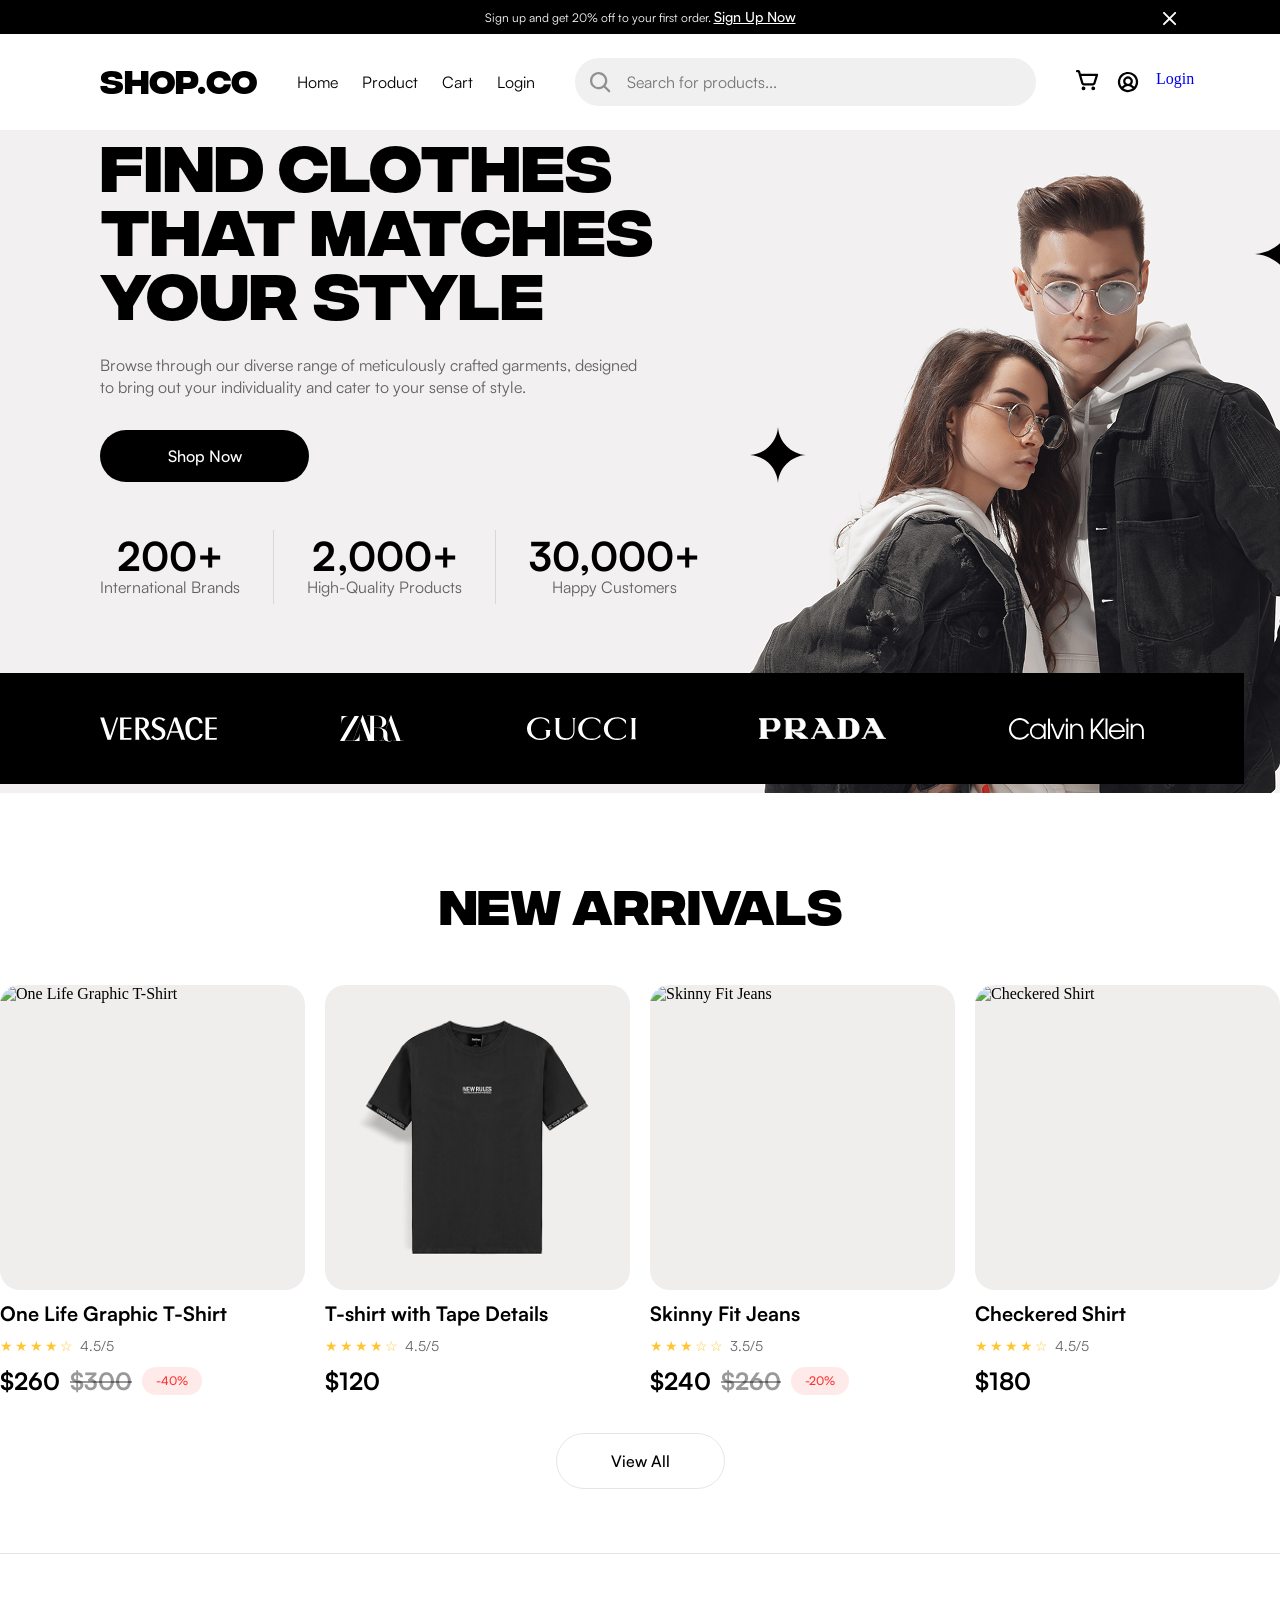
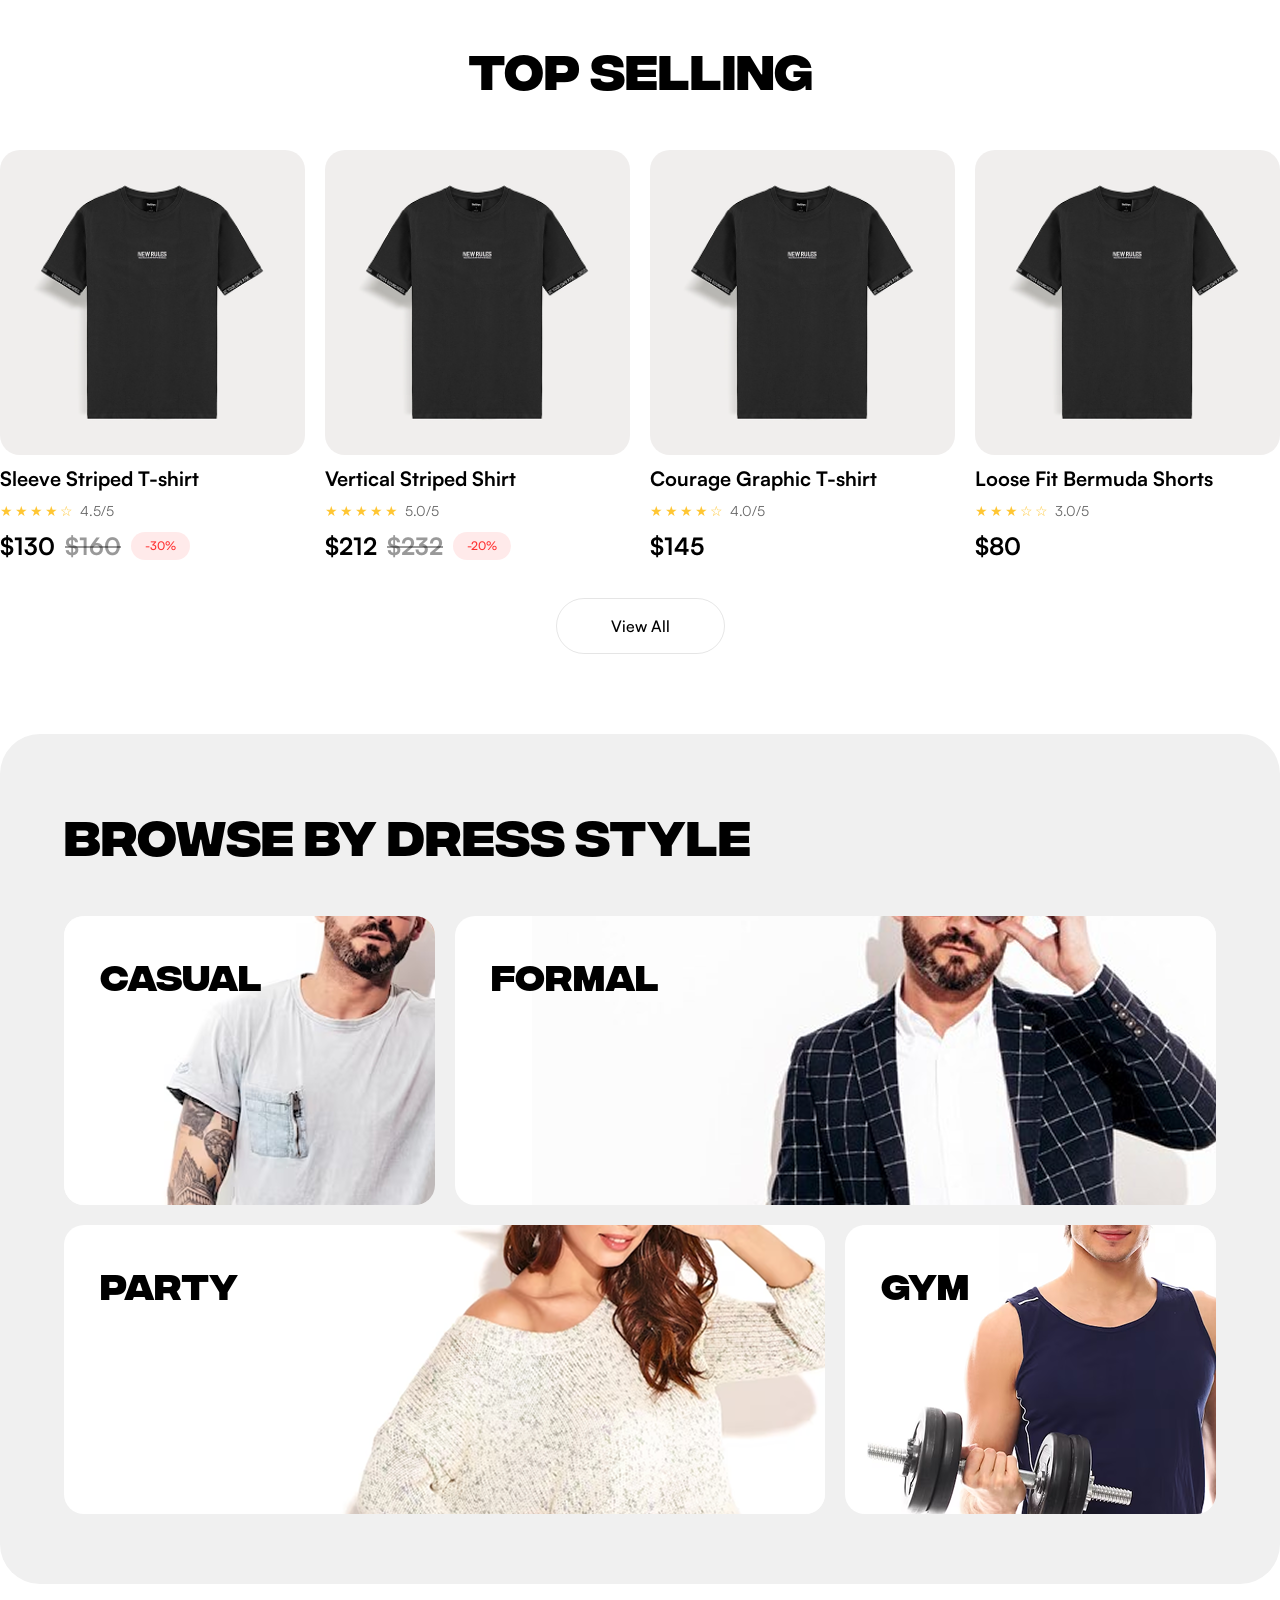
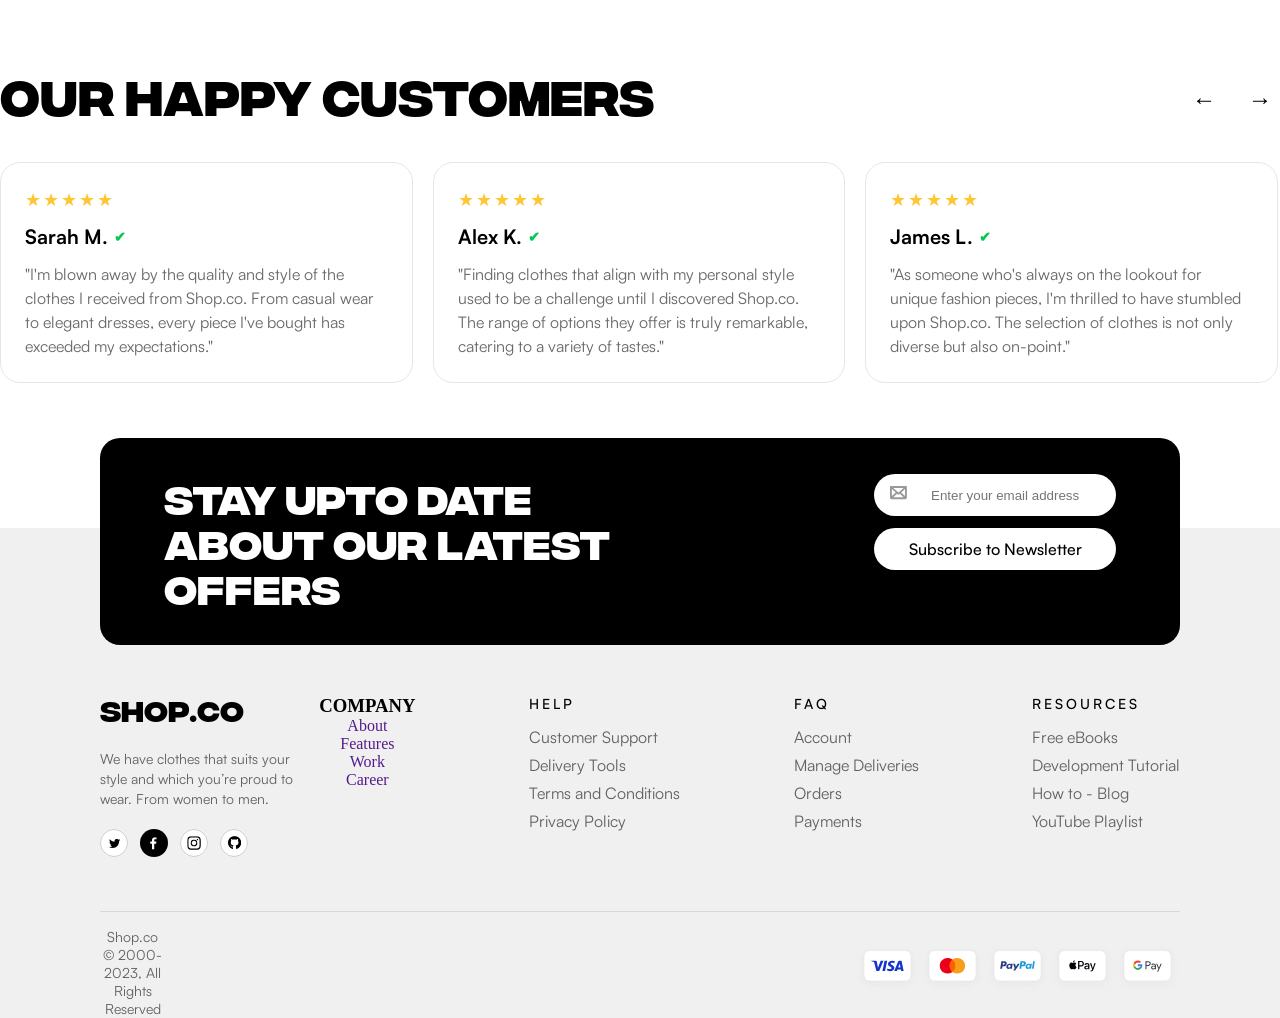
==== commit b95d46b6: "footer-fix" ====
--- a/index.html
+++ b/index.html
@@ -70,8 +70,8 @@
                 <li class="header__nav-li">
                   <a href="product.html">Product</a>
                 </li>
-                <li class="header__nav-li"><a href="cart.html">Cart</a></li>
-                <li class="header__nav-li"><a href="login.html">Login</a></li>
+                <li class="header__nav-li"><a href="cart.html" >Cart</a></li>
+                <li class="header__nav-li"><a href="login.html" >Login</a></li>
               </ul>
             </nav>
             <div class="sidebar-overlay"></div>
@@ -129,7 +129,7 @@
                 />
               </svg>
             </a>
-            <a href="">
+            <a href="login.html" id="loginLink">
               <svg
                 width="24"
                 height="24"
@@ -152,6 +152,11 @@
       <div class="hero">
         <div class="hero__main">
           <div class="hero__banner">
+            <img
+                  src="assets/hero-image-background.png"
+                  class="hero__models-canvas-desktop"
+                  alt=""
+            />
             <div class="hero__main-content">
               <h2 class="hero__main-heading">
                 FIND CLOTHES THAT MATCHES YOUR STYLE
@@ -181,13 +186,12 @@
                 </div>
               </div>
             </div>
-            <img
-              src="assets/hero-image-background.png"
-              class="hero__models-canvas-desktop"
-              alt=""
-            />
+
             <div class="hero__image-area">
-              
+
+              <svg class = "small-star" width="56" height="56" viewBox="0 0 56 56" fill="none" xmlns="http://www.w3.org/2000/svg">
+                <path d="M28 0C28.9506 15.0527 40.9472 27.0495 56 28C40.9472 28.9506 28.9506 40.9472 28 56C27.0495 40.9472 15.0527 28.9506 0 28C15.0527 27.0495 27.0495 15.0527 28 0Z" fill="black"/>
+              </svg>
 
               <svg
                 class="big-star"
@@ -605,8 +609,8 @@
               </li>
             </ul>
           </div>
-          <div class="help">
-            <h3>HELP</h3>
+          <div class="footer__nav-group help">
+            <h3 class="nav-group-header">HELP</h3>
             <ul>
               <li>
                 <a href=""> Customer Support </a>
@@ -622,8 +626,8 @@
               </li>
             </ul>
           </div>
-          <div class="faq">
-            <h3>FAQ</h3>
+          <div class="footer__nav-group faq">
+            <h3 class="nav-group-header" >FAQ</h3>
             <ul>
               <li><a href="">Account</a></li>
               <li><a href="">Manage Deliveries</a></li>
@@ -631,8 +635,8 @@
               <li><a href="">Payments</a></li>
             </ul>
           </div>
-          <div class="resources">
-            <h3>RESOURCES</h3>
+          <div class="footer__nav-group resources">
+            <h3 class="nav-group-header">RESOURCES</h3>
             <ul>
               <li><a href="">Free eBooks</a></li>
               <li><a href="">Development Tutorial</a></li>
--- a/scss/main.css
+++ b/scss/main.css
@@ -386,7 +386,7 @@
   display: flex;
   flex-direction: column;
   align-content: space-between;
-  gap: 24px;
+  width: stretch;
 }
 .footer .footer__main .footer__brand {
   display: flex;
@@ -430,9 +430,18 @@
   list-style: none;
 }
 @media (min-width: 768px) {
-  .footer .footer__main .footer__brand .footer__brand .footer__brand-intro .footer__logo .footer__logo-header {
+  .footer .footer__main .footer__brand .footer__brand {
+    gap: 2.1875rem;
+  }
+  .footer .footer__main .footer__brand .footer__brand-intro {
+    gap: 1.5625rem;
+  }
+  .footer .footer__main .footer__brand .footer__brand-intro .footer__logo-header {
     font-size: 2.090625rem;
     color: rgb(0, 0, 0);
+  }
+  .footer .footer__main .footer__brand .footer__brand-intro .footer__brand-description {
+    max-width: 15.5rem;
   }
 }
 .footer .footer__main .footer__nav {
@@ -441,13 +450,13 @@
   gap: 24px;
   justify-content: space-between;
 }
-.footer .footer__main .footer__nav div {
+.footer .footer__main .footer__nav-group {
   text-align: left;
   display: flex;
   flex-direction: column;
   gap: 1rem;
 }
-.footer .footer__main .footer__nav div h3 {
+.footer .footer__main .footer__nav-group h3 {
   font-family: "Satoshi", sans-serif;
   font-size: 14px;
   color: rgb(0, 0, 0);
@@ -455,12 +464,12 @@
   font-weight: 500;
   letter-spacing: 3px;
 }
-.footer .footer__main .footer__nav div ul {
+.footer .footer__main .footer__nav-group ul {
   gap: 1rem;
   display: flex;
   flex-direction: column;
 }
-.footer .footer__main .footer__nav div ul li a {
+.footer .footer__main .footer__nav-group ul li a {
   font-size: 14px;
   font-family: "Satoshi", sans-serif;
   font-weight: 400;
@@ -470,12 +479,19 @@
 }
 @media (min-width: 768px) {
   .footer .footer__main .footer__nav {
-    grid-template-columns: repeat(4, 1fr);
-  }
-  .footer .footer__main .footer__nav div ul {
+    display: flex;
+    justify-content: space-between;
+    gap: 7.09375rem;
+  }
+  .footer .footer__main .footer__nav-group {
+    flex-wrap: wrap;
+    width: max-content;
+  }
+  .footer .footer__main .footer__nav-group ul {
     gap: 0.625rem;
   }
-  .footer .footer__main .footer__nav div ul li a {
+  .footer .footer__main .footer__nav-group ul li a {
+    gap: 1.5rem;
     font-size: 16px;
     text-wrap-mode: nowrap;
     line-height: calc(1.1875px * 1rem);
@@ -485,6 +501,7 @@
   .footer .footer__main {
     flex-direction: row;
     justify-content: space-between;
+    gap: 1.5rem;
     margin-top: 3.125rem;
   }
 }
@@ -525,24 +542,37 @@
 
 .home-main {
   margin-bottom: 8.4375rem;
-  overflow-x: hidden;
+  position: relative;
+  overflow-x: clip;
 }
 .home-main .hero .hero__main {
   display: flex;
   background-color: rgb(242, 240, 241);
   justify-content: center;
-  width: 100%;
+  max-width: 77.75rem;
   flex-direction: column;
   padding-top: 2.5rem;
-  gap: 0;
 }
 .home-main .hero .hero__main .hero__banner {
   display: flex;
   position: relative;
   flex-direction: column;
   max-width: 90rem;
-  width: 100%;
-  margin: 0 auto;
+}
+.home-main .hero .hero__main .hero__banner .hero__models-canvas-desktop {
+  display: none;
+}
+@media (min-width: 768px) {
+  .home-main .hero .hero__main .hero__banner .hero__models-canvas-desktop {
+    display: flex;
+    position: absolute;
+    width: inherit;
+    top: 0;
+    left: 0;
+    right: 0;
+    object-fit: cover;
+    z-index: -1;
+  }
 }
 .home-main .hero .hero__main .hero__banner .hero__main-content {
   padding: 0 1rem;
@@ -608,8 +638,8 @@
 .home-main .hero .hero__main .hero__banner .hero__main-content .hero__stats .stat-item .stat-item__label {
   font-family: "Satoshi", sans-serif;
   font-weight: 400;
-  font-size: calc(0.75px * 1rem);
-  line-height: 22px;
+  font-size: 0.75rem;
+  line-height: 1.375rem;
   letter-spacing: 0;
   color: rgba(0, 0, 0, 0.6);
 }
@@ -653,12 +683,10 @@
     margin: 0;
   }
   .home-main .hero .hero__main .hero__banner .hero__main-content .hero__stats .stat-item .stat-item__number {
-    vertical-align: center;
     font-size: 2.5rem;
   }
   .home-main .hero .hero__main .hero__banner .hero__main-content .hero__stats .stat-item .stat-item__label {
     display: inline;
-    text-wrap: none;
     font-size: 16px;
     line-height: 1.375rem;
   }
@@ -666,25 +694,8 @@
     height: 4.625rem;
   }
 }
-.home-main .hero .hero__main .hero__banner .hero__models-canvas-desktop {
-  display: none;
-}
-@media (min-width: 768px) {
-  .home-main .hero .hero__main .hero__banner .hero__models-canvas-desktop {
-    position: absolute;
-    display: flex;
-    top: 0;
-    left: 0;
-    width: 100%;
-    height: 100%;
-    height: auto;
-    object-fit: cover;
-    z-index: -1;
-  }
-}
 .home-main .hero .hero__main .hero__banner .hero__image-area {
   background-color: transparent;
-  position: relative;
 }
 .home-main .hero .hero__main .hero__banner .hero__image-area .small-star {
   position: absolute;
@@ -697,16 +708,11 @@
   top: 2.5rem;
 }
 .home-main .hero .hero__main .hero__banner .hero__image-area .hero__bg-models-mobile {
-  max-width: 100%;
   height: auto;
   margin: 0;
   padding: 0;
 }
 @media (min-width: 768px) {
-  .home-main .hero .hero__main .hero__banner .hero__image-area {
-    width: 100%;
-    padding-left: -100;
-  }
   .home-main .hero .hero__main .hero__banner .hero__image-area .big-star {
     top: 5.375rem;
     left: 78.4375rem;
@@ -721,19 +727,23 @@
 }
 @media (min-width: 768px) {
   .home-main .hero .hero__main .hero__banner {
-    margin-botttom: 48rem;
+    padding: 0 6.25rem;
     flex-direction: row;
   }
 }
 @media (min-width: 768px) {
   .home-main .hero .hero__main {
+    padding-top: 0;
     background-color: transparent;
   }
 }
 .home-main .hero .hero__main .hero__main-luxury {
+  width: stretch;
   background-color: rgb(0, 0, 0);
   display: flex;
   flex-direction: row;
+  align-items: center;
+  align-content: center;
   justify-content: space-between;
   padding: 1rem;
   gap: 2.125rem;
@@ -741,17 +751,15 @@
 }
 @media (min-width: 768px) {
   .home-main .hero .hero__main .hero__main-luxury {
+    width: stretch;
     flex-wrap: nowrap;
     gap: 6.625rem;
-    margin: 4.3125rem -6.25rem;
-    margin-left: -6.25rem;
-    margin-right: -6.25rem;
+    margin: 4.3125rem 0;
     padding: 2.625rem 6.25rem;
   }
 }
 @media (min-width: 768px) {
-  .home-main {
-    position: relative;
+  .home-main .product-catalogue {
     padding: 6.25rem;
   }
 }
@@ -801,9 +809,6 @@
     margin: 4rem 0;
   }
 }
-.home-main {
-  /* --- PRODUCT GRIDS (New Arrivals & Top Selling) --- */
-}
 .home-main .products {
   display: flex;
   flex-direction: column;
@@ -834,9 +839,6 @@
   width: 100%;
   display: flex;
   justify-content: center;
-}
-.home-main {
-  /* Reusable Product Card */
 }
 .home-main .product-card {
   display: flex;
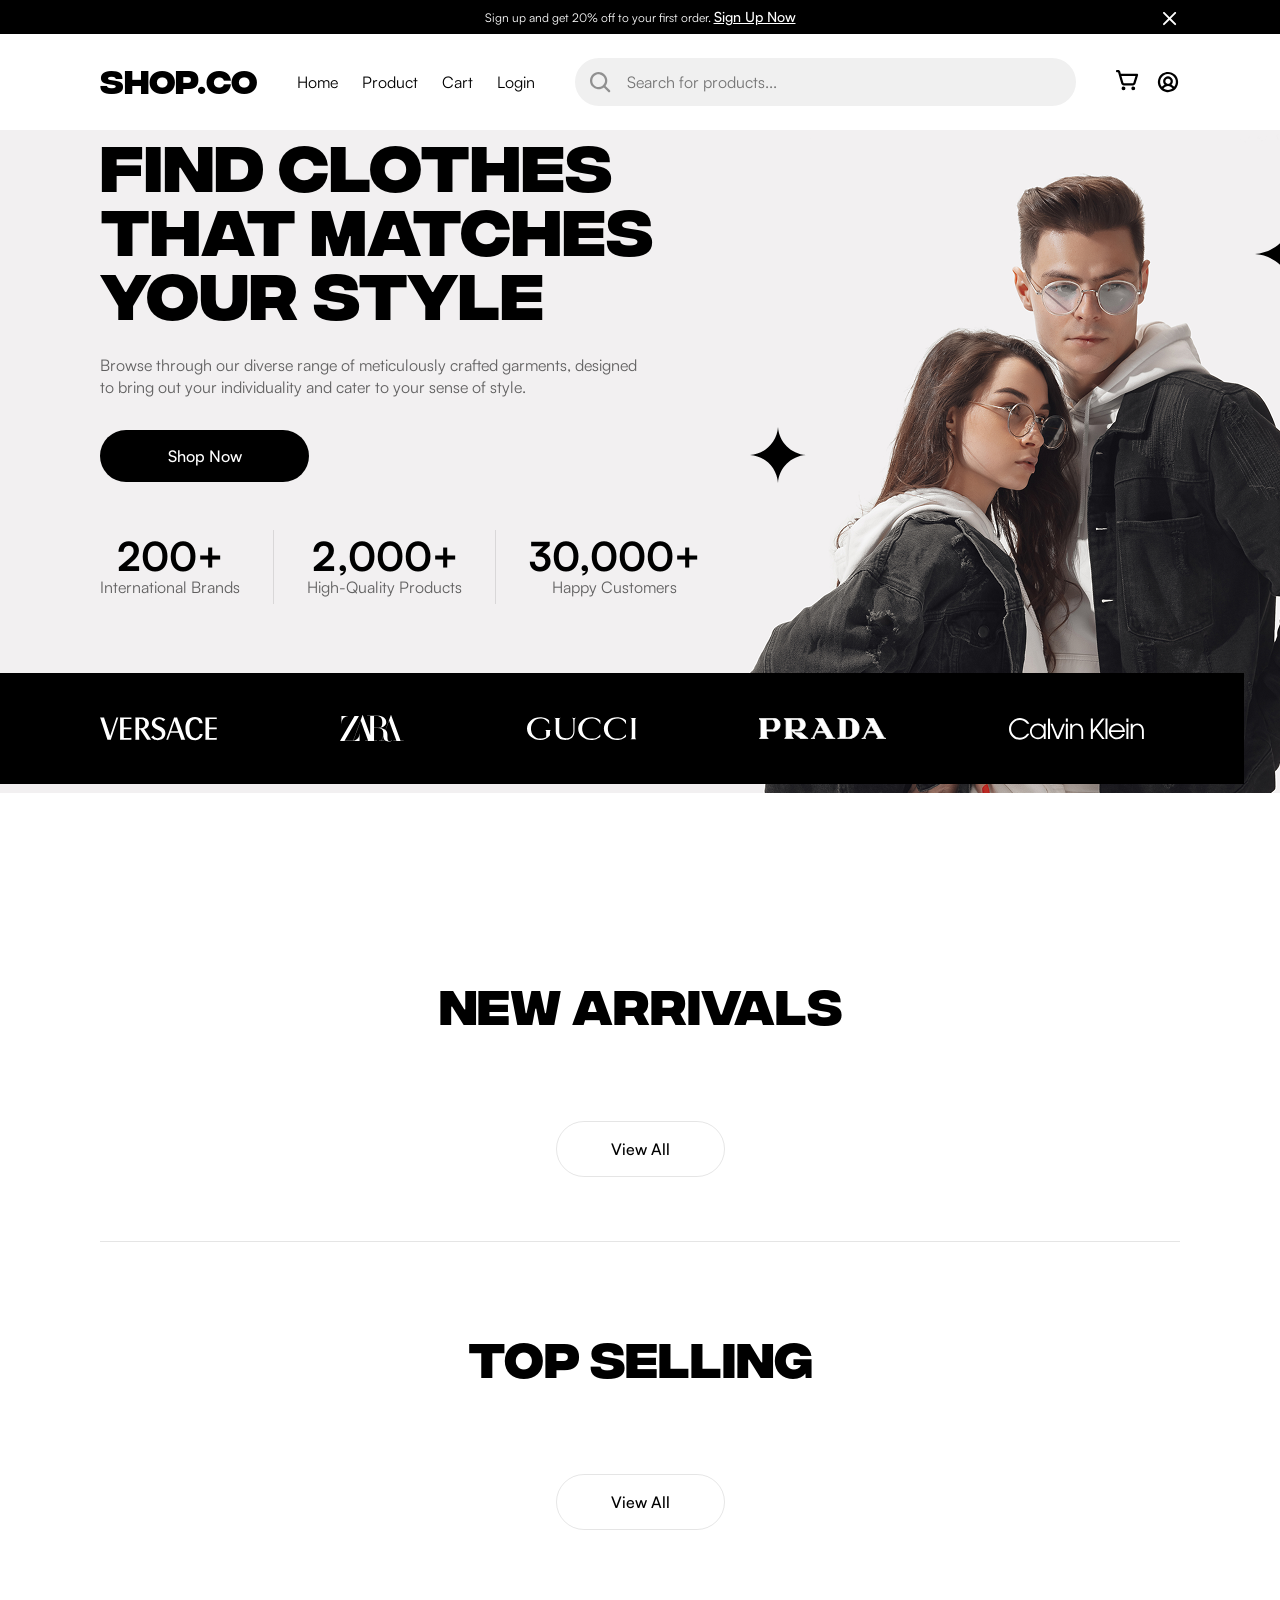
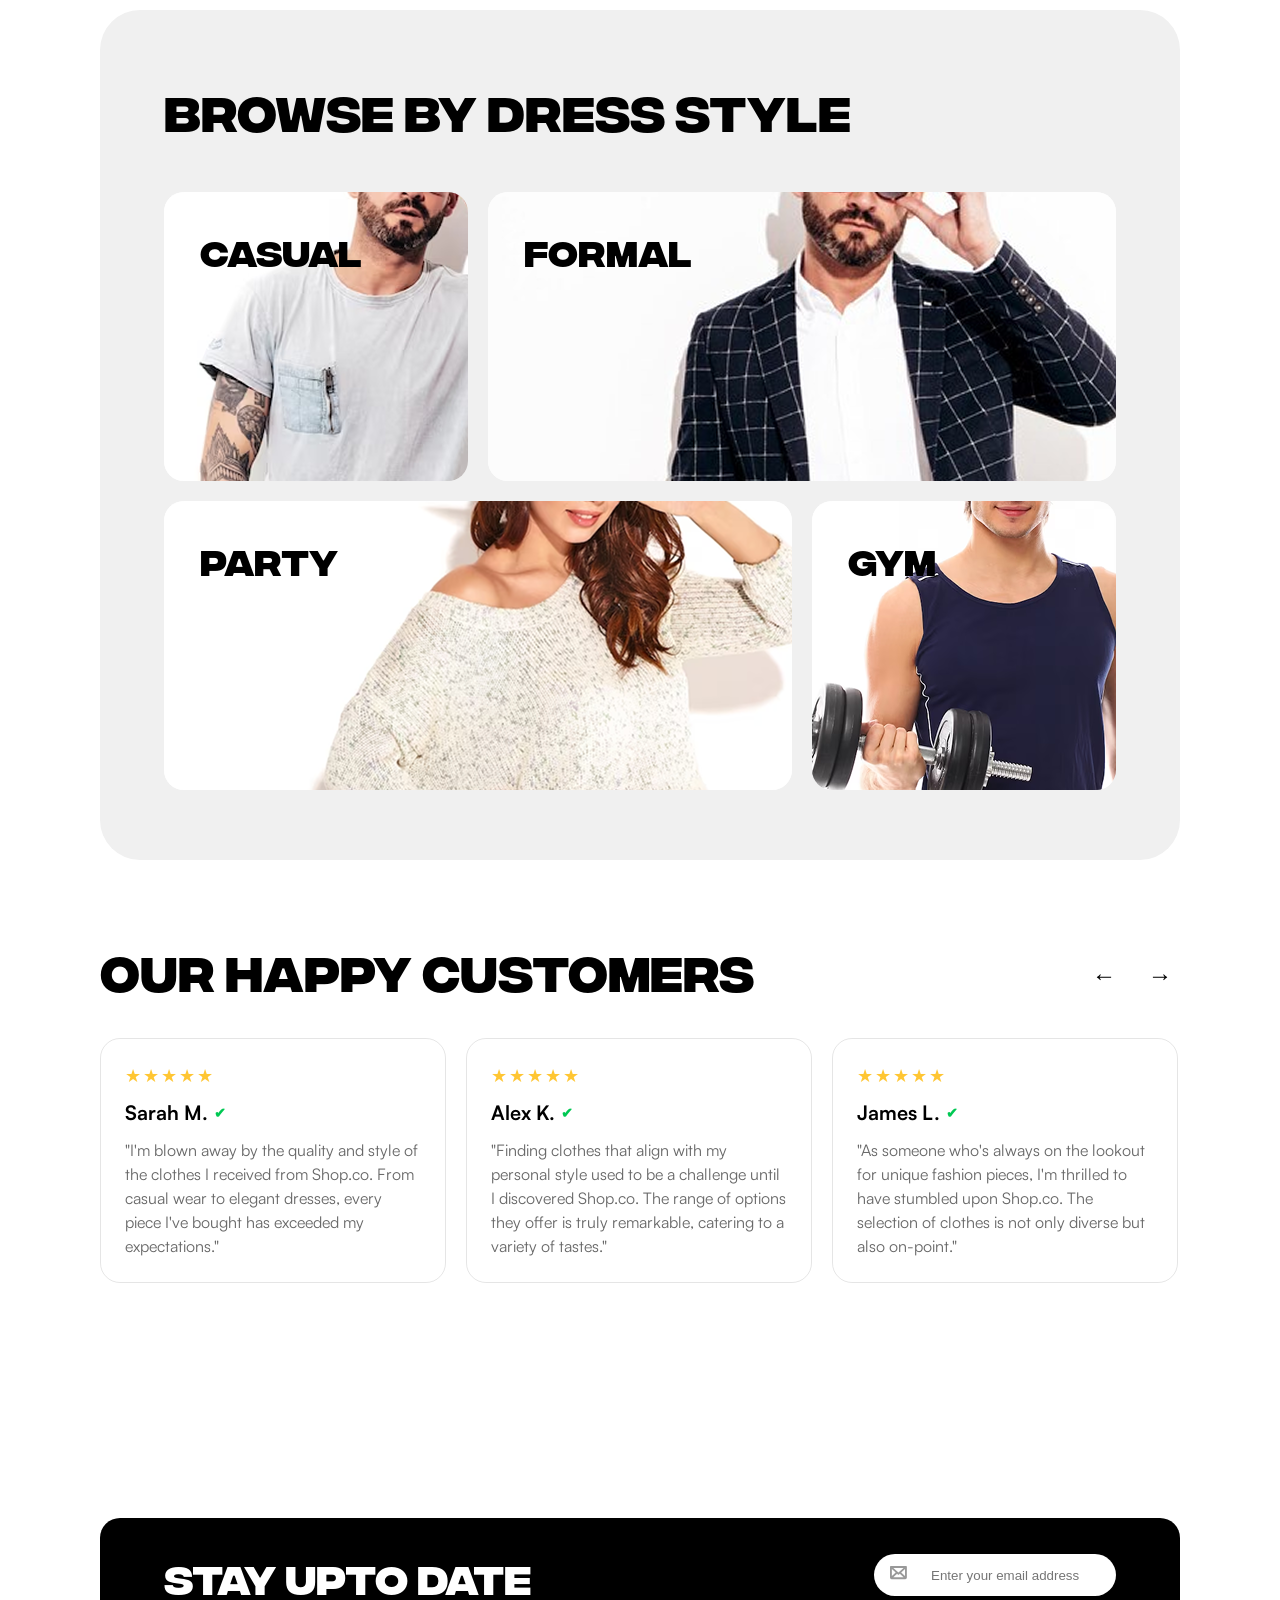
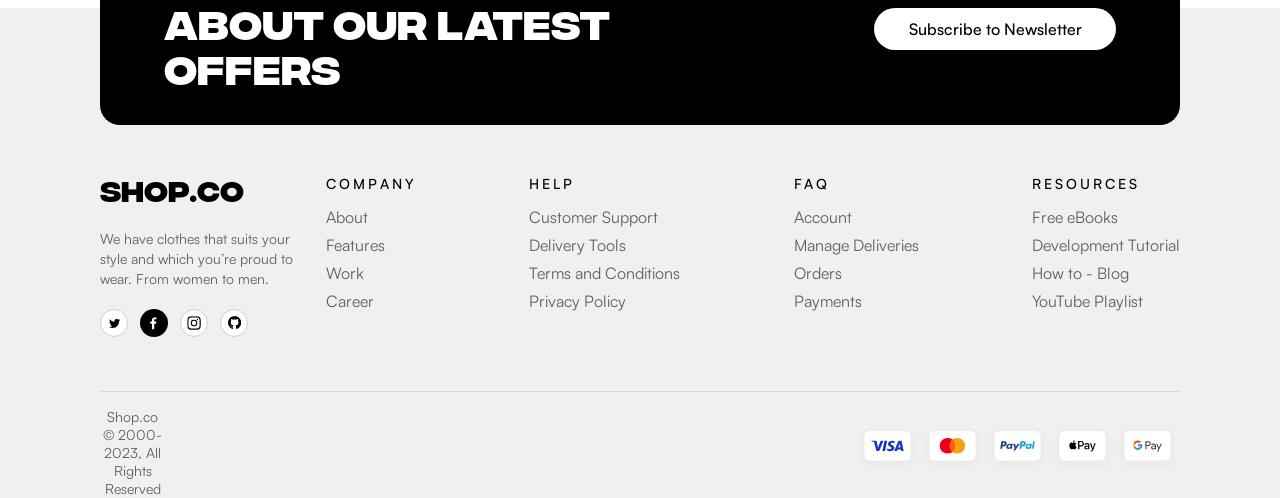
==== commit be756a55: "some functionality minor fixes." ====
--- a/index.html
+++ b/index.html
@@ -143,14 +143,15 @@
                 />
               </svg>
             </a>
-            <a href="login.html" class="header__action-btn" id="loginLink">Login</a>
           </div>
         </div>
       </div>
     </section>
+
     <section class="home-main">
       <div class="hero">
         <div class="hero__main">
+
           <div class="hero__banner">
             <img
                   src="assets/hero-image-background.png"
@@ -307,77 +308,79 @@
           </div>
         </div>
       </div>
-      <section class="products">
-        <h2 class="sectional-heading">NEW ARRIVALS</h2>
-        <div class="products__grid" id="newArrivalsGrid"></div>
-        <div class="products__footer">
-          <button class="btn btn--outline">View All</button>
-        </div>
-      </section>
-
-      <hr class="section-divider">
-
-      <section class="products">
-        <h2 class="sectional-heading">TOP SELLING</h2>
-        <div class="products__grid" id="topSellingGrid"></div>
-        <div class="products__footer">
-          <button class="btn btn--outline">View All</button>
-        </div>
-      </section>
-
-      <section class="dress-style">
-        <div class="dress-style__container">
-          <h2 class="sectional-heading">BROWSE BY DRESS STYLE</h2>
-          <div class="dress-style__grid">
-            <a href="#" class="dress-style__card dress-style__card--small">
-              <h3 class="dress-style__label">Casual</h3>
-              <img src="assets/image 11.png" alt="Casual" class="dress-style__img">
-            </a>
-            <a href="#" class="dress-style__card dress-style__card--large">
-              <h3 class="dress-style__label">Formal</h3>
-              <img src="assets/formal.png" alt="Formal" class="dress-style__img">
-            </a>
-            <a href="#" class="dress-style__card dress-style__card--large">
-              <h3 class="dress-style__label">Party</h3>
-              <img src="assets/party.png" alt="Party" class="dress-style__img">
-            </a>
-            <a href="#" class="dress-style__card dress-style__card--small">
-              <h3 class="dress-style__label">Gym</h3>
-              <img src="assets/gym.png" alt="Gym" class="dress-style__img">
-            </a>
-          </div>
-        </div>
-      </section>
-
-      <!-- OUR HAPPY CUSTOMERS SECTION -->
-      <section class="reviews">
-        <div class="reviews__header">
-          <h2 class="sectional-heading">OUR HAPPY CUSTOMERS</h2>
-          <div class="reviews__nav">
-            <button class="reviews__arrow">←</button>
-            <button class="reviews__arrow">→</button>
-          </div>
-        </div>
-        <div class="reviews__grid">
-          <article class="review-card">
-            <div class="review-card__stars">★★★★★</div>
-            <h4 class="review-card__author">Sarah M. <span class="review-card__verified">✔</span></h4>
-            <p class="review-card__text">"I'm blown away by the quality and style of the clothes I received from Shop.co. From casual wear to elegant dresses, every piece I've bought has exceeded my expectations."</p>
-          </article>
-          
-          <article class="review-card">
-            <div class="review-card__stars">★★★★★</div>
-            <h4 class="review-card__author">Alex K. <span class="review-card__verified">✔</span></h4>
-            <p class="review-card__text">"Finding clothes that align with my personal style used to be a challenge until I discovered Shop.co. The range of options they offer is truly remarkable, catering to a variety of tastes."</p>
-          </article>
-
-          <article class="review-card">
-            <div class="review-card__stars">★★★★★</div>
-            <h4 class="review-card__author">James L. <span class="review-card__verified">✔</span></h4>
-            <p class="review-card__text">"As someone who's always on the lookout for unique fashion pieces, I'm thrilled to have stumbled upon Shop.co. The selection of clothes is not only diverse but also on-point."</p>
-          </article>
-        </div>
-      </section>
+      <div class="product-catalogue">
+
+        <section class="products">
+          <h2 class="sectional-heading">NEW ARRIVALS</h2>
+          <div class="products__grid" id="newArrivalsGrid"></div>
+          <div class="products__footer">
+            <button class="btn btn--outline">View All</button>
+          </div>
+        </section>
+
+        <hr class="section-divider">
+
+        <section class="products">
+          <h2 class="sectional-heading">TOP SELLING</h2>
+          <div class="products__grid" id="topSellingGrid"></div>
+          <div class="products__footer">
+            <button class="btn btn--outline">View All</button>
+          </div>
+        </section>
+
+        <section class="dress-style">
+          <div class="dress-style__container">
+            <h2 class="sectional-heading">BROWSE BY DRESS STYLE</h2>
+            <div class="dress-style__grid">
+              <a href="#" class="dress-style__card dress-style__card--small">
+                <h3 class="dress-style__label">Casual</h3>
+                <img src="assets/image 11.png" alt="Casual" class="dress-style__img">
+              </a>
+              <a href="#" class="dress-style__card dress-style__card--large">
+                <h3 class="dress-style__label">Formal</h3>
+                <img src="assets/formal.png" alt="Formal" class="dress-style__img">
+              </a>
+              <a href="#" class="dress-style__card dress-style__card--large">
+                <h3 class="dress-style__label">Party</h3>
+                <img src="assets/party.png" alt="Party" class="dress-style__img">
+              </a>
+              <a href="#" class="dress-style__card dress-style__card--small">
+                <h3 class="dress-style__label">Gym</h3>
+                <img src="assets/gym.png" alt="Gym" class="dress-style__img">
+              </a>
+            </div>
+          </div>
+        </section>
+
+        <section class="reviews">
+          <div class="reviews__header">
+            <h2 class="sectional-heading">OUR HAPPY CUSTOMERS</h2>
+            <div class="reviews__nav">
+              <button class="reviews__arrow">←</button>
+              <button class="reviews__arrow">→</button>
+            </div>
+          </div>
+          <div class="reviews__grid">
+            <article class="review-card">
+              <div class="review-card__stars">★★★★★</div>
+              <h4 class="review-card__author">Sarah M. <span class="review-card__verified">✔</span></h4>
+              <p class="review-card__text">"I'm blown away by the quality and style of the clothes I received from Shop.co. From casual wear to elegant dresses, every piece I've bought has exceeded my expectations."</p>
+            </article>
+
+            <article class="review-card">
+              <div class="review-card__stars">★★★★★</div>
+              <h4 class="review-card__author">Alex K. <span class="review-card__verified">✔</span></h4>
+              <p class="review-card__text">"Finding clothes that align with my personal style used to be a challenge until I discovered Shop.co. The range of options they offer is truly remarkable, catering to a variety of tastes."</p>
+            </article>
+
+            <article class="review-card">
+              <div class="review-card__stars">★★★★★</div>
+              <h4 class="review-card__author">James L. <span class="review-card__verified">✔</span></h4>
+              <p class="review-card__text">"As someone who's always on the lookout for unique fashion pieces, I'm thrilled to have stumbled upon Shop.co. The selection of clothes is not only diverse but also on-point."</p>
+            </article>
+          </div>
+        </section>
+      </div>
 
 
     </section>
@@ -592,8 +595,8 @@
           </nav>
         </div>
         <div class="footer__nav">
-          <div class="company">
-            <h3>COMPANY</h3>
+          <div class=" footer__nav-group company">
+            <h3 class="nav-group-header">COMPANY</h3>
             <ul>
               <li>
                 <a href=""> About </a>
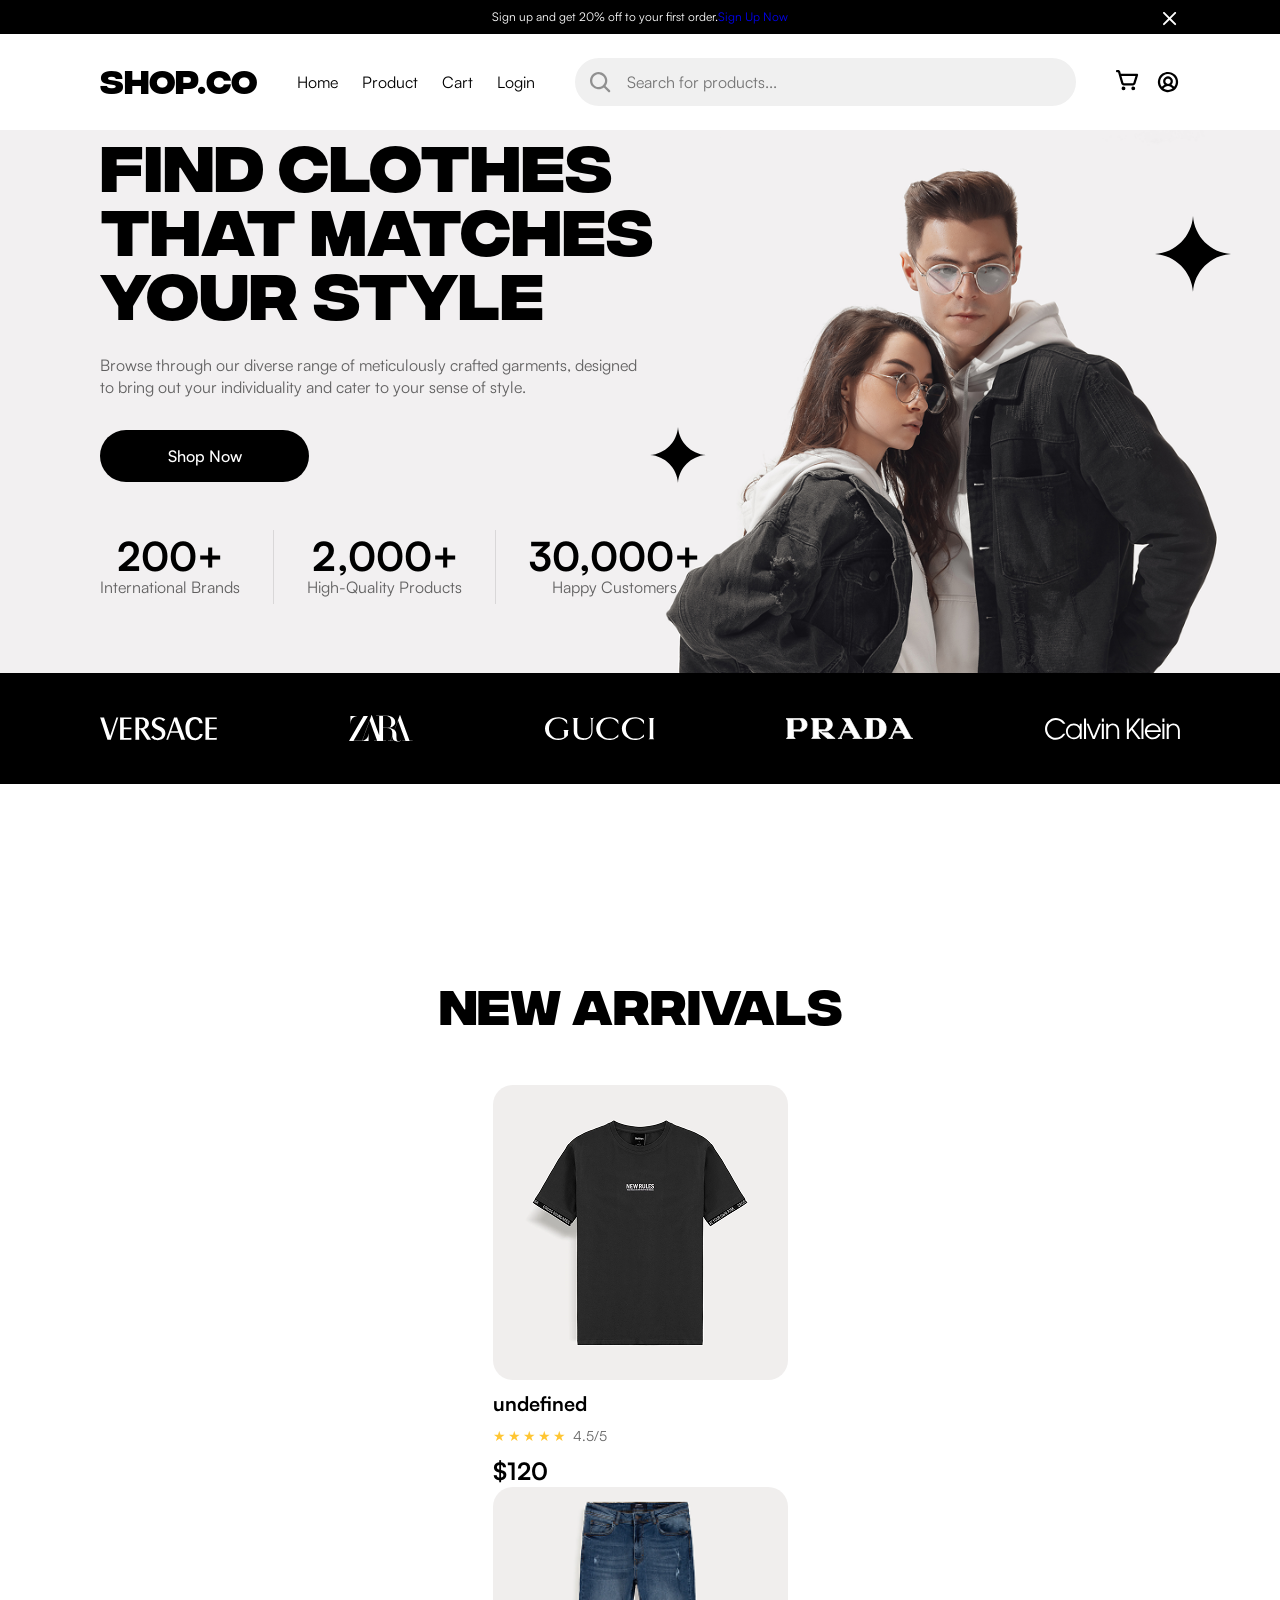
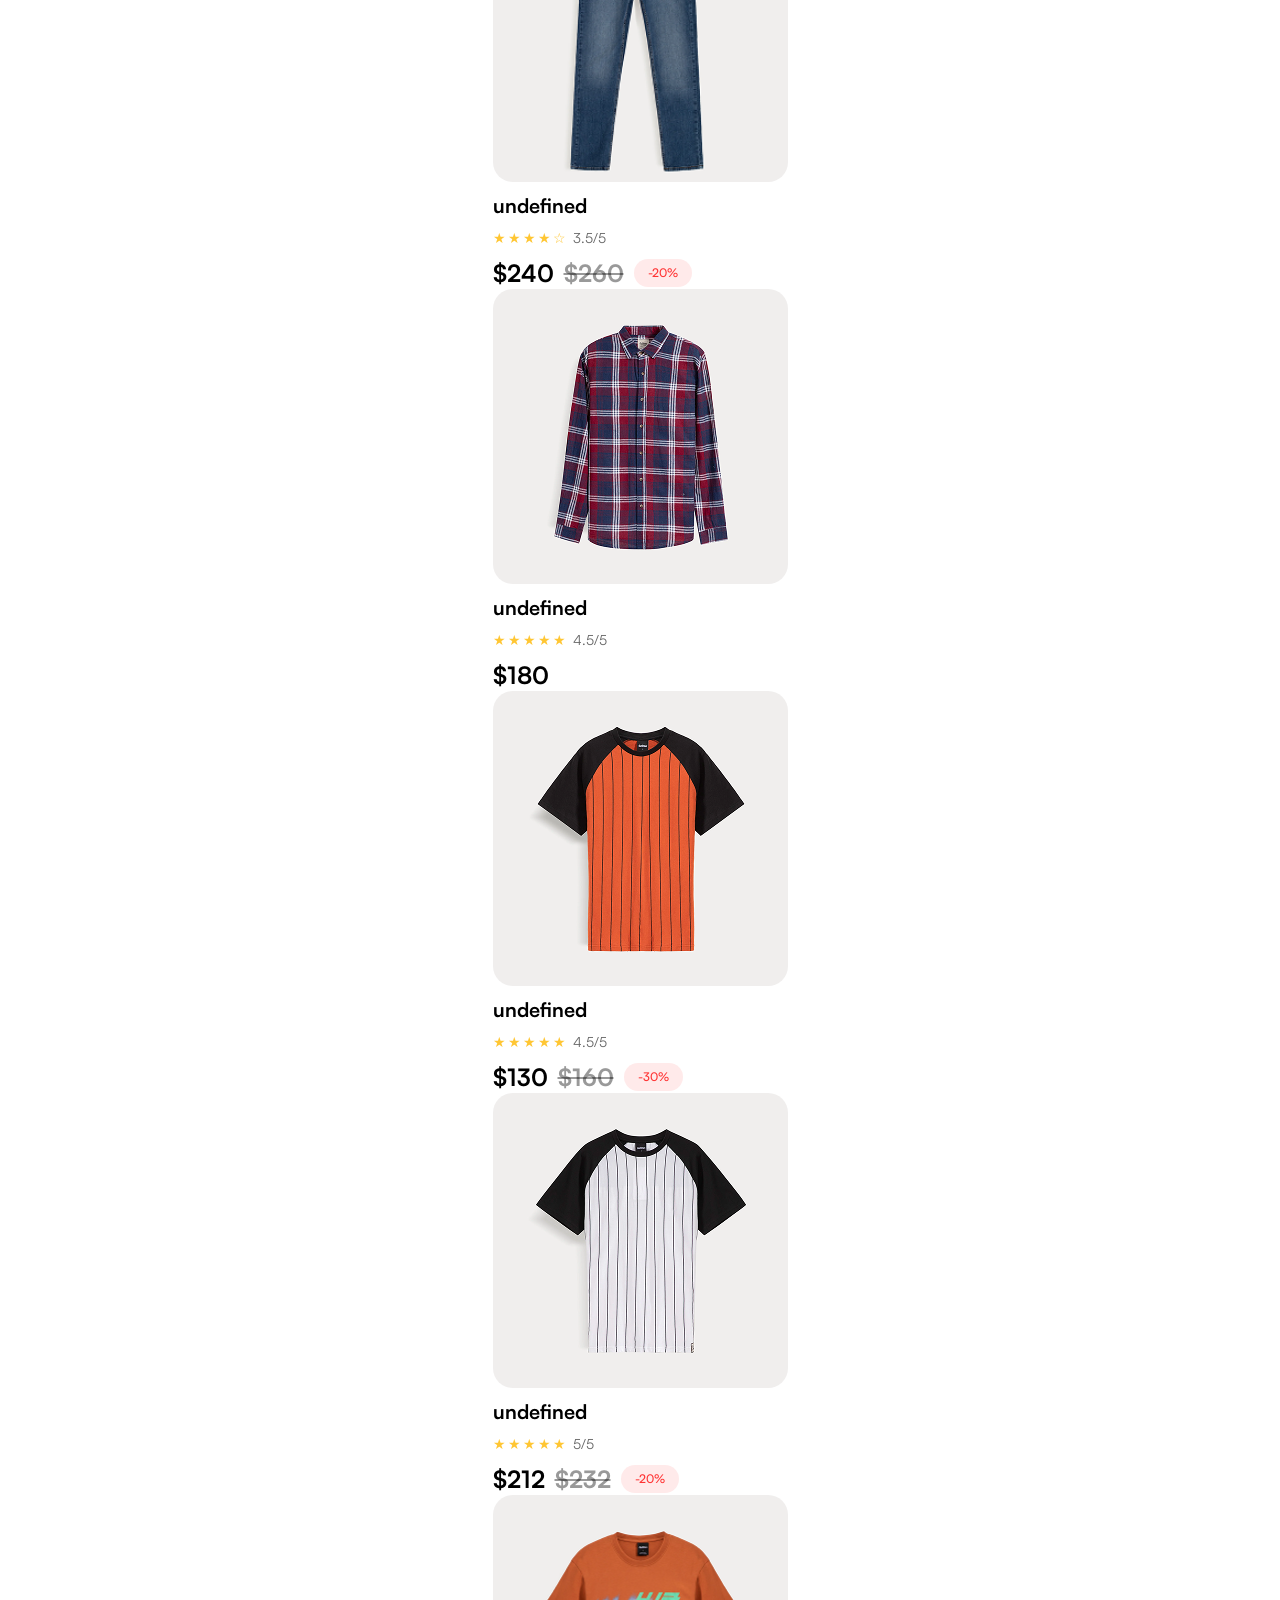
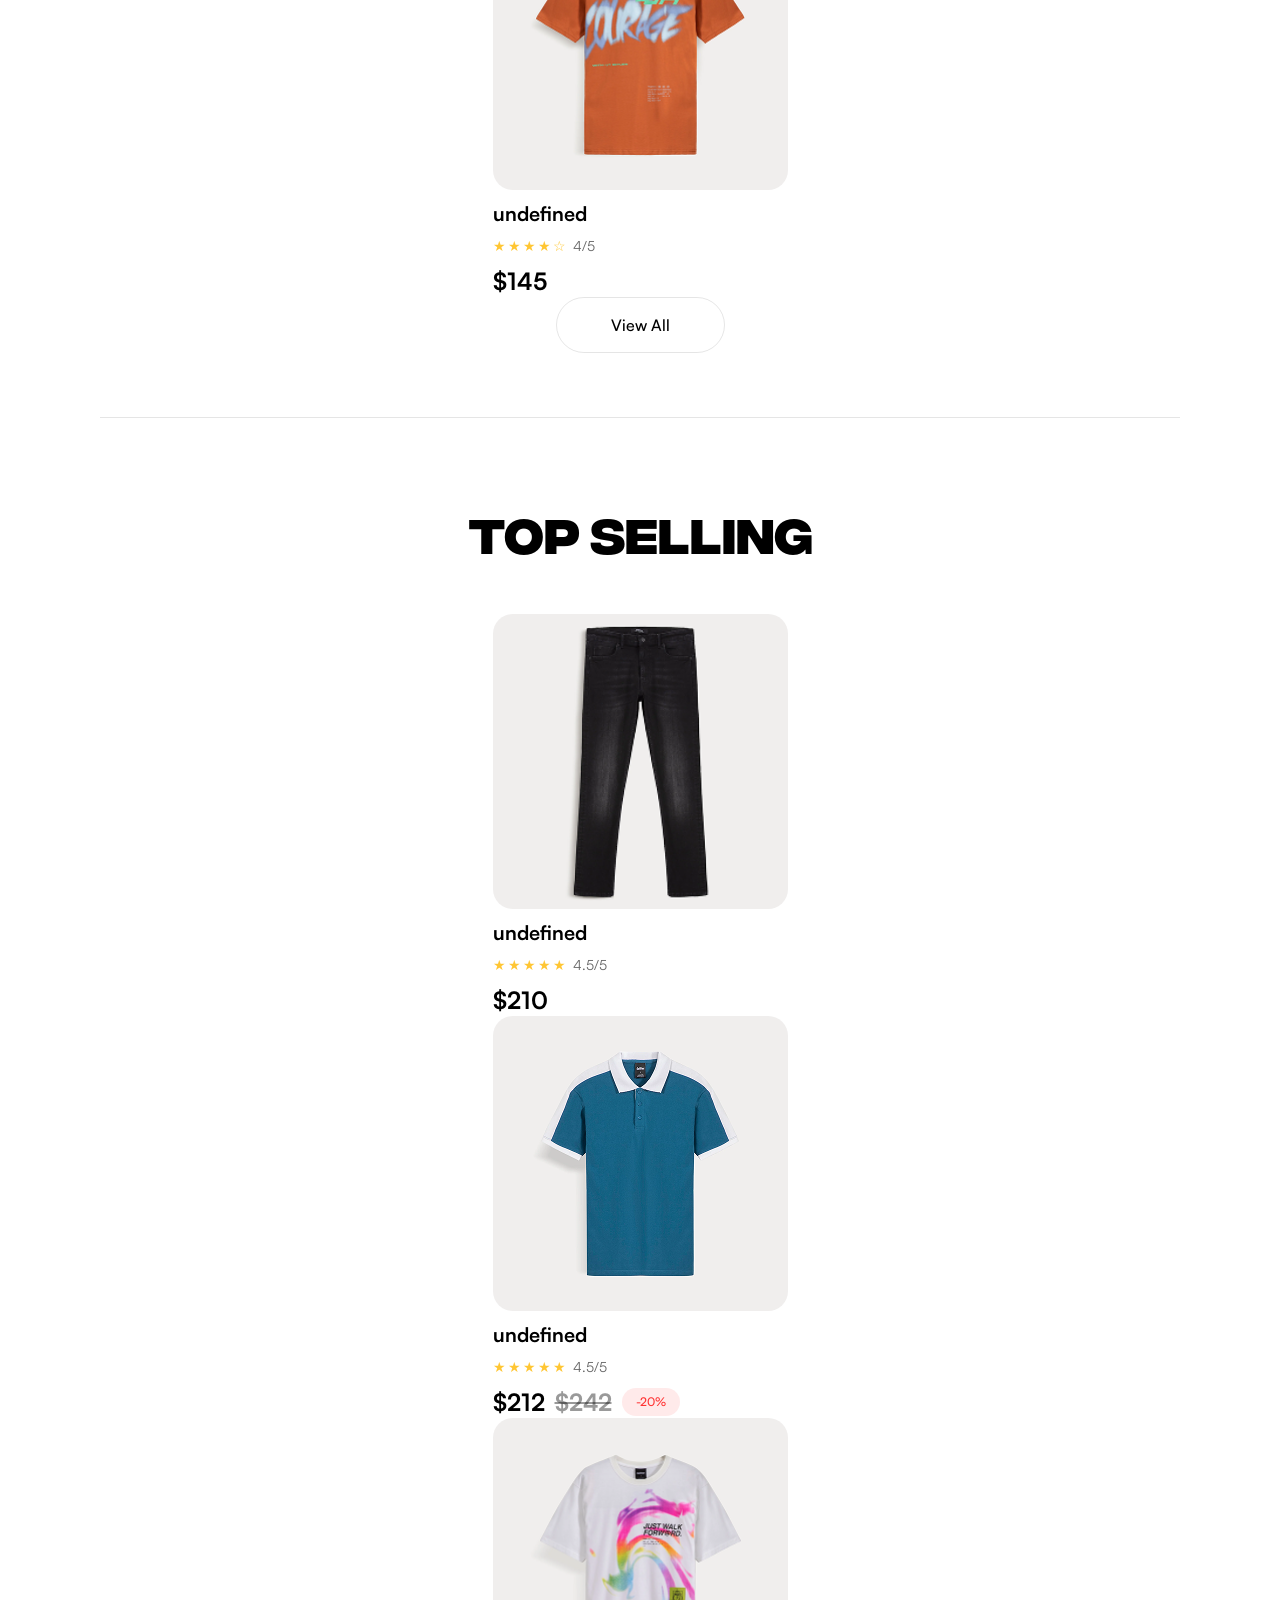
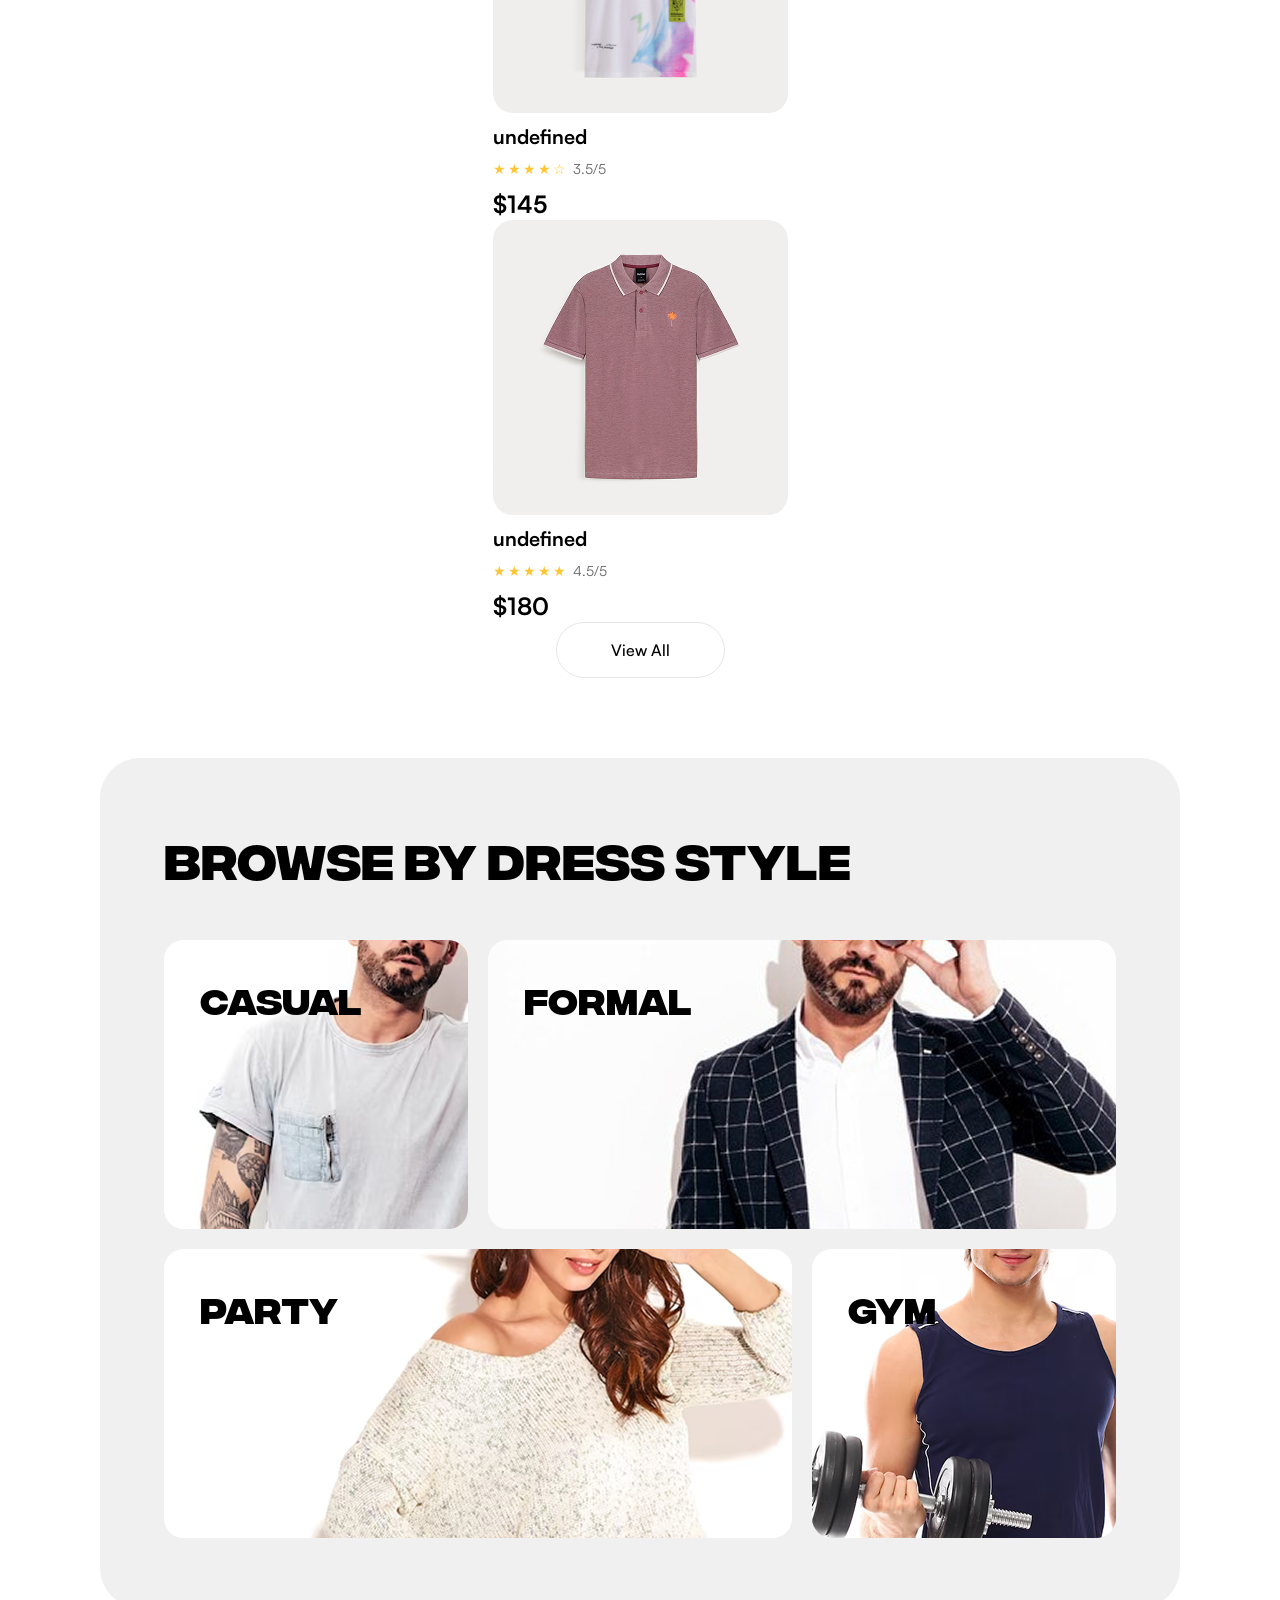
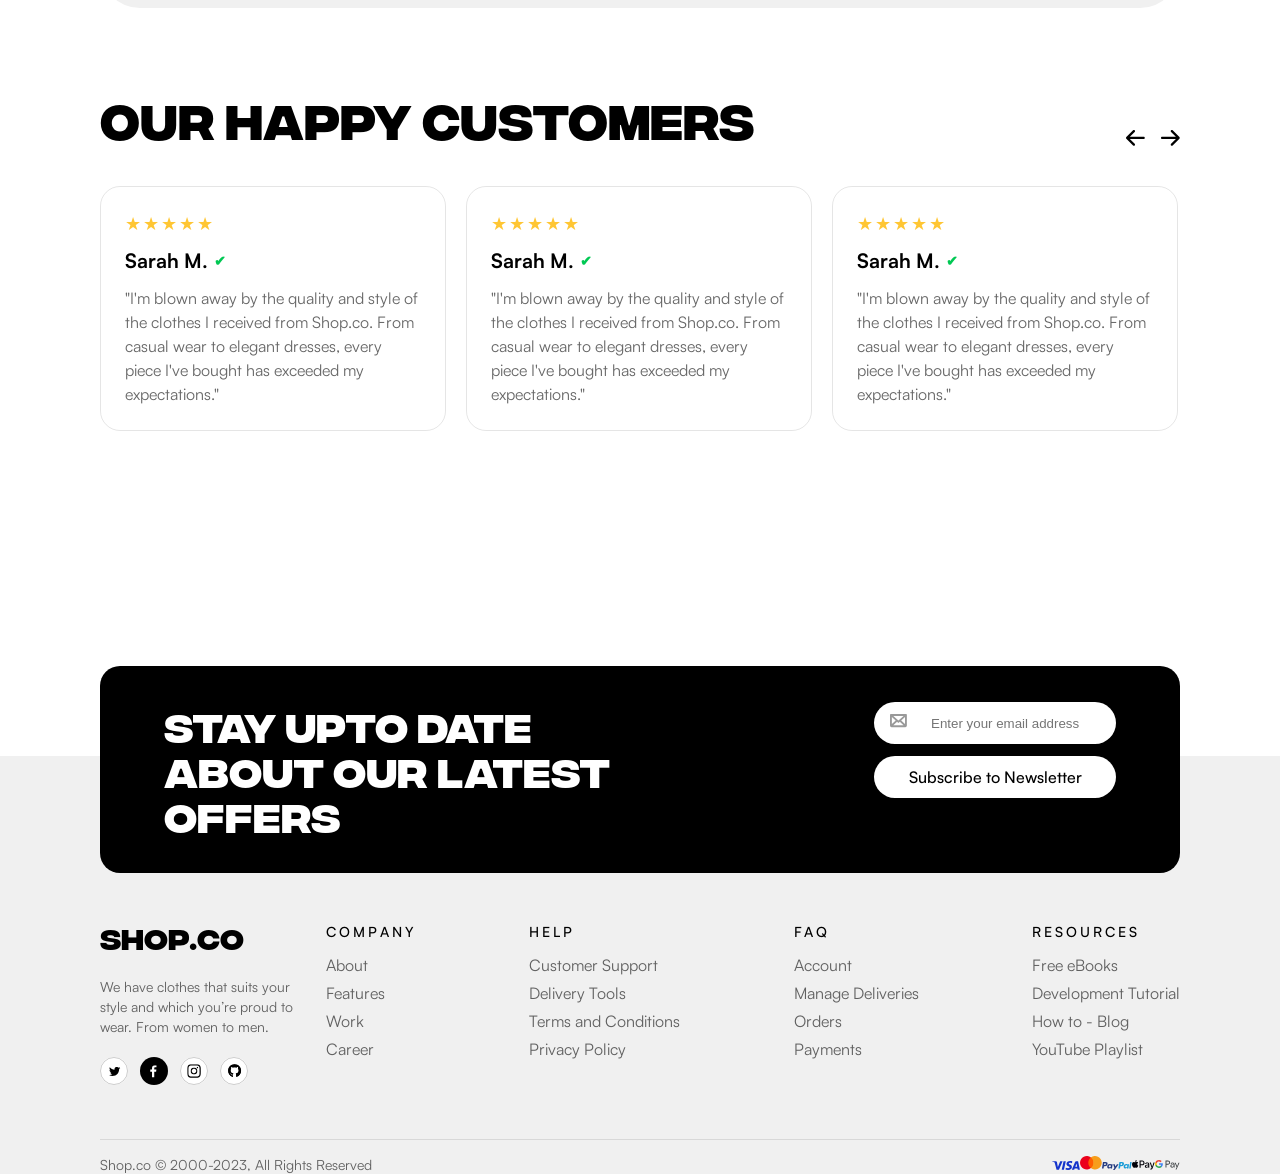
==== commit d14d0cad: "ui bug fixes" ====
--- a/index.html
+++ b/index.html
@@ -2,6 +2,7 @@
 <html lang="en">
   <head>
     <meta charset="UTF-8" />
+    <meta name="viewport" content="width=device-width, initial-scale=1.0" />
     <title>HomePage</title>
     <link rel="stylesheet" href="scss/main.css" />
   </head>
@@ -10,9 +11,9 @@
       <div class="header__promo">
         <div class="header__signup-text">
           <p class="normal-text">
-            Sign up and get 20% off to your first order.
-            <a href="login.html">Sign Up Now</a>
+              Sign up and get 20% off to your first order.      
           </p>
+          <a class="signup__link" href="login.html"> Sign Up Now</a>
         </div>
         <button class="header__promo-close">
           <svg
@@ -70,8 +71,8 @@
                 <li class="header__nav-li">
                   <a href="product.html">Product</a>
                 </li>
-                <li class="header__nav-li"><a href="cart.html" >Cart</a></li>
-                <li class="header__nav-li"><a href="login.html" >Login</a></li>
+                <li class="header__nav-li"><a href="cart.html">Cart</a></li>
+                <li class="header__nav-li"><a href="login.html">Login</a></li>
               </ul>
             </nav>
             <div class="sidebar-overlay"></div>
@@ -151,12 +152,11 @@
     <section class="home-main">
       <div class="hero">
         <div class="hero__main">
-
           <div class="hero__banner">
             <img
-                  src="assets/hero-image-background.png"
-                  class="hero__models-canvas-desktop"
-                  alt=""
+              src="assets/hero-image-background.png"
+              class="hero__models-canvas-desktop"
+              alt=""
             />
             <div class="hero__main-content">
               <h2 class="hero__main-heading">
@@ -180,7 +180,7 @@
                   <p class="stat-item__number">2,000+</p>
                   <p class="stat-item__label">High-Quality Products</p>
                 </div>
-                <div class="stat-divider"></div>
+                <div class="stat-divider stat-divider-2"></div>
                 <div class="stat-item stat-item--full">
                   <span class="stat-item__number">30,000+</span>
                   <span class="stat-item__label">Happy Customers</span>
@@ -189,9 +189,18 @@
             </div>
 
             <div class="hero__image-area">
-
-              <svg class = "small-star" width="56" height="56" viewBox="0 0 56 56" fill="none" xmlns="http://www.w3.org/2000/svg">
-                <path d="M28 0C28.9506 15.0527 40.9472 27.0495 56 28C40.9472 28.9506 28.9506 40.9472 28 56C27.0495 40.9472 15.0527 28.9506 0 28C15.0527 27.0495 27.0495 15.0527 28 0Z" fill="black"/>
+              <svg
+                class="small-star"
+                width="56"
+                height="56"
+                viewBox="0 0 56 56"
+                fill="none"
+                xmlns="http://www.w3.org/2000/svg"
+              >
+                <path
+                  d="M28 0C28.9506 15.0527 40.9472 27.0495 56 28C40.9472 28.9506 28.9506 40.9472 28 56C27.0495 40.9472 15.0527 28.9506 0 28C15.0527 27.0495 27.0495 15.0527 28 0Z"
+                  fill="black"
+                />
               </svg>
 
               <svg
@@ -309,20 +318,19 @@
         </div>
       </div>
       <div class="product-catalogue">
-
         <section class="products">
           <h2 class="sectional-heading">NEW ARRIVALS</h2>
-          <div class="products__grid" id="newArrivalsGrid"></div>
+          <div class="products__carousel" id="newArrivalsGrid"></div>
           <div class="products__footer">
             <button class="btn btn--outline">View All</button>
           </div>
         </section>
 
-        <hr class="section-divider">
+        <div class="section-divider" ></div>
 
         <section class="products">
           <h2 class="sectional-heading">TOP SELLING</h2>
-          <div class="products__grid" id="topSellingGrid"></div>
+          <div class="products__carousel" id="topSellingGrid"></div>
           <div class="products__footer">
             <button class="btn btn--outline">View All</button>
           </div>
@@ -334,19 +342,31 @@
             <div class="dress-style__grid">
               <a href="#" class="dress-style__card dress-style__card--small">
                 <h3 class="dress-style__label">Casual</h3>
-                <img src="assets/image 11.png" alt="Casual" class="dress-style__img">
+                <img
+                  src="assets/image 11.png"
+                  alt="Casual"
+                  class="dress-style__img"
+                />
               </a>
               <a href="#" class="dress-style__card dress-style__card--large">
                 <h3 class="dress-style__label">Formal</h3>
-                <img src="assets/formal.png" alt="Formal" class="dress-style__img">
+                <img
+                  src="assets/formal.png"
+                  alt="Formal"
+                  class="dress-style__img"
+                />
               </a>
               <a href="#" class="dress-style__card dress-style__card--large">
                 <h3 class="dress-style__label">Party</h3>
-                <img src="assets/party.png" alt="Party" class="dress-style__img">
+                <img
+                  src="assets/party.png"
+                  alt="Party"
+                  class="dress-style__img"
+                />
               </a>
               <a href="#" class="dress-style__card dress-style__card--small">
                 <h3 class="dress-style__label">Gym</h3>
-                <img src="assets/gym.png" alt="Gym" class="dress-style__img">
+                <img src="assets/gym.png" alt="Gym" class="dress-style__img" />
               </a>
             </div>
           </div>
@@ -356,37 +376,122 @@
           <div class="reviews__header">
             <h2 class="sectional-heading">OUR HAPPY CUSTOMERS</h2>
             <div class="reviews__nav">
-              <button class="reviews__arrow">←</button>
-              <button class="reviews__arrow">→</button>
+              <svg
+                width="19"
+                height="16"
+                viewBox="0 0 19 16"
+                fill="none"
+                xmlns="http://www.w3.org/2000/svg"
+              >
+                <path
+                  d="M7.08089 0.332033L0.330892 7.08203C0.226013 7.18655 0.142797 7.31074 0.0860175 7.44749C0.0292357 7.58423 5.62635e-06 7.73084 5.62811e-06 7.87891C5.62988e-06 8.02697 0.0292357 8.17358 0.0860175 8.31033C0.142797 8.44708 0.226013 8.57127 0.330892 8.67578L7.08089 15.4258C7.29224 15.6371 7.57888 15.7559 7.87777 15.7559C8.17665 15.7559 8.4633 15.6371 8.67464 15.4258C8.88599 15.2144 9.00472 14.9278 9.00472 14.6289C9.00472 14.33 8.88599 14.0434 8.67464 13.832L3.84558 9.00297L17.6268 9.00297C17.9252 9.00297 18.2113 8.88444 18.4223 8.67347C18.6333 8.46249 18.7518 8.17634 18.7518 7.87797C18.7518 7.5796 18.6333 7.29345 18.4223 7.08248C18.2113 6.8715 17.9252 6.75297 17.6268 6.75297L3.84558 6.75297L8.67558 1.92391C8.88693 1.71256 9.00566 1.42592 9.00566 1.12703C9.00566 0.828148 8.88693 0.541504 8.67558 0.330159C8.46424 0.118815 8.17759 8.02347e-05 7.87871 8.02383e-05C7.57982 8.02419e-05 7.29318 0.118815 7.08183 0.330159L7.08089 0.332033Z"
+                  fill="black"
+                />
+              </svg>
+
+              <svg
+                width="19"
+                height="16"
+                viewBox="0 0 19 16"
+                fill="none"
+                xmlns="http://www.w3.org/2000/svg"
+              >
+                <path
+                  d="M11.6709 0.332033L18.4209 7.08203C18.5258 7.18655 18.609 7.31074 18.6658 7.44749C18.7226 7.58423 18.7518 7.73084 18.7518 7.87891C18.7518 8.02697 18.7226 8.17358 18.6658 8.31033C18.609 8.44708 18.5258 8.57127 18.4209 8.67578L11.6709 15.4258C11.4596 15.6371 11.1729 15.7559 10.8741 15.7559C10.5752 15.7559 10.2885 15.6371 10.0772 15.4258C9.86584 15.2144 9.74711 14.9278 9.74711 14.6289C9.74711 14.33 9.86584 14.0434 10.0772 13.832L14.9063 9.00297L1.125 9.00297C0.826632 9.00297 0.540483 8.88444 0.329505 8.67347C0.118527 8.46249 9.03849e-08 8.17634 9.39429e-08 7.87797C9.75009e-08 7.5796 0.118527 7.29345 0.329505 7.08248C0.540483 6.8715 0.826632 6.75297 1.125 6.75297L14.9063 6.75297L10.0763 1.92391C9.86491 1.71256 9.74617 1.42592 9.74617 1.12703C9.74617 0.828148 9.86491 0.541504 10.0763 0.330159C10.2876 0.118815 10.5742 8.02347e-05 10.8731 8.02383e-05C11.172 8.02419e-05 11.4587 0.118815 11.67 0.330159L11.6709 0.332033Z"
+                  fill="black"
+                />
+              </svg>
             </div>
           </div>
           <div class="reviews__grid">
             <article class="review-card">
               <div class="review-card__stars">★★★★★</div>
-              <h4 class="review-card__author">Sarah M. <span class="review-card__verified">✔</span></h4>
-              <p class="review-card__text">"I'm blown away by the quality and style of the clothes I received from Shop.co. From casual wear to elegant dresses, every piece I've bought has exceeded my expectations."</p>
+              <h4 class="review-card__author">
+                Sarah M. <span class="review-card__verified">✔</span>
+              </h4>
+              <p class="review-card__text">
+                "I'm blown away by the quality and style of the clothes I
+                received from Shop.co. From casual wear to elegant dresses,
+                every piece I've bought has exceeded my expectations."
+              </p>
             </article>
-
             <article class="review-card">
               <div class="review-card__stars">★★★★★</div>
-              <h4 class="review-card__author">Alex K. <span class="review-card__verified">✔</span></h4>
-              <p class="review-card__text">"Finding clothes that align with my personal style used to be a challenge until I discovered Shop.co. The range of options they offer is truly remarkable, catering to a variety of tastes."</p>
+              <h4 class="review-card__author">
+                Sarah M. <span class="review-card__verified">✔</span>
+              </h4>
+              <p class="review-card__text">
+                "I'm blown away by the quality and style of the clothes I
+                received from Shop.co. From casual wear to elegant dresses,
+                every piece I've bought has exceeded my expectations."
+              </p>
             </article>
-
             <article class="review-card">
               <div class="review-card__stars">★★★★★</div>
-              <h4 class="review-card__author">James L. <span class="review-card__verified">✔</span></h4>
-              <p class="review-card__text">"As someone who's always on the lookout for unique fashion pieces, I'm thrilled to have stumbled upon Shop.co. The selection of clothes is not only diverse but also on-point."</p>
+              <h4 class="review-card__author">
+                Sarah M. <span class="review-card__verified">✔</span>
+              </h4>
+              <p class="review-card__text">
+                "I'm blown away by the quality and style of the clothes I
+                received from Shop.co. From casual wear to elegant dresses,
+                every piece I've bought has exceeded my expectations."
+              </p>
+            </article>
+            <article class="review-card">
+              <div class="review-card__stars">★★★★★</div>
+              <h4 class="review-card__author">
+                Sarah M. <span class="review-card__verified">✔</span>
+              </h4>
+              <p class="review-card__text">
+                "I'm blown away by the quality and style of the clothes I
+                received from Shop.co. From casual wear to elegant dresses,
+                every piece I've bought has exceeded my expectations."
+              </p>
+            </article>
+            <article class="review-card">
+              <div class="review-card__stars">★★★★★</div>
+              <h4 class="review-card__author">
+                Sarah M. <span class="review-card__verified">✔</span>
+              </h4>
+              <p class="review-card__text">
+                "I'm blown away by the quality and style of the clothes I
+                received from Shop.co. From casual wear to elegant dresses,
+                every piece I've bought has exceeded my expectations."
+              </p>
+            </article>
+
+            <article class="review-card">
+              <div class="review-card__stars">★★★★★</div>
+              <h4 class="review-card__author">
+                Alex K. <span class="review-card__verified">✔</span>
+              </h4>
+              <p class="review-card__text">
+                "Finding clothes that align with my personal style used to be a
+                challenge until I discovered Shop.co. The range of options they
+                offer is truly remarkable, catering to a variety of tastes."
+              </p>
+            </article>
+
+            <article class="review-card">
+              <div class="review-card__stars">★★★★★</div>
+              <h4 class="review-card__author">
+                James L. <span class="review-card__verified">✔</span>
+              </h4>
+              <p class="review-card__text">
+                "As someone who's always on the lookout for unique fashion
+                pieces, I'm thrilled to have stumbled upon Shop.co. The
+                selection of clothes is not only diverse but also on-point."
+              </p>
             </article>
           </div>
         </section>
       </div>
-
-
     </section>
     <section class="footer">
       <form class="footer__subscribe">
-        <h1 class="footer__subscribe-heading">STAY UPTO DATE ABOUT OUR LATEST OFFERS</h1>
+        <h1 class="footer__subscribe-heading">
+          STAY UPTO DATE ABOUT OUR LATEST OFFERS
+        </h1>
         <div class="footer__subscribe-email">
           <div class="footer__email-input">
             <svg
@@ -418,7 +523,9 @@
       <div class="footer__main">
         <div class="footer__brand">
           <div class="footer__brand-intro">
-            <a class="footer__logo" href="index.html"><h1 class="footer__logo-header">SHOP.CO</h1></a>
+            <a class="footer__logo" href="index.html"
+              ><h1 class="footer__logo-header">SHOP.CO</h1></a
+            >
             <p class="footer__brand-description">
               We have clothes that suits your style and which you’re proud to
               wear. From women to men.
@@ -595,7 +702,7 @@
           </nav>
         </div>
         <div class="footer__nav">
-          <div class=" footer__nav-group company">
+          <div class="footer__nav-group company">
             <h3 class="nav-group-header">COMPANY</h3>
             <ul>
               <li>
@@ -630,7 +737,7 @@
             </ul>
           </div>
           <div class="footer__nav-group faq">
-            <h3 class="nav-group-header" >FAQ</h3>
+            <h3 class="nav-group-header">FAQ</h3>
             <ul>
               <li><a href="">Account</a></li>
               <li><a href="">Manage Deliveries</a></li>
@@ -654,520 +761,155 @@
           Shop.co © 2000-2023, All Rights Reserved
         </p>
         <div class="footer__payments">
-          <ul>
-            <li>
+          <ul class="payments-list">
+            <li class="list__element">
               <a href="https://www.visa.com">
-                <svg
-                  width="65"
-                  height="49"
-                  viewBox="0 0 65 49"
-                  fill="none"
-                  xmlns="http://www.w3.org/2000/svg"
-                >
-                  <g filter="url(#filter0_dd_20_320)">
-                    <rect
-                      x="9.18835"
-                      y="4.70605"
-                      width="46.6143"
-                      height="30.0304"
-                      rx="5.37857"
-                      fill="white"
-                    />
-                    <rect
-                      x="9.0763"
-                      y="4.594"
-                      width="46.8384"
-                      height="30.2545"
-                      rx="5.49062"
-                      stroke="#D6DCE5"
-                      stroke-width="0.224107"
-                    />
-                    <path
-                      d="M32.2105 14.827L30.0362 24.9906H27.4071L29.5817 14.827H32.2105ZM43.2722 21.3897L44.6563 17.5729L45.4528 21.3897H43.2722ZM46.2056 24.9906H48.6375L46.5153 14.827H44.2707C43.7663 14.827 43.3407 15.1204 43.1512 15.5727L39.2067 24.9906H41.9677L42.5159 23.4729H45.889L46.2056 24.9906ZM39.3438 21.6721C39.355 18.9896 35.6341 18.842 35.6599 17.6437C35.6676 17.2786 36.0153 16.8913 36.7748 16.7919C37.1522 16.7427 38.1896 16.705 39.3676 17.2471L39.8289 15.0918C39.1961 14.8621 38.3819 14.6411 37.3693 14.6411C34.7707 14.6411 32.9417 16.0227 32.9262 18.0011C32.9098 19.4641 34.2319 20.2805 35.2282 20.7669C36.2524 21.2652 36.5966 21.5843 36.5921 22.0298C36.5854 22.7121 35.775 23.0126 35.0191 23.0245C33.697 23.0454 32.9298 22.6677 32.3182 22.3827L31.8418 24.6097C32.4559 24.8918 33.5898 25.137 34.7662 25.1495C37.5279 25.1495 39.3348 23.7849 39.3438 21.6721ZM28.4536 14.827L24.1938 24.9906H21.4142L19.3181 16.8794C19.1907 16.3798 19.0801 16.1971 18.6931 15.9864C18.0616 15.6438 17.0178 15.3218 16.0994 15.1223L16.1621 14.827H20.6357C21.2057 14.827 21.7188 15.2066 21.8481 15.8632L22.9554 21.7448L25.6913 14.827H28.4536Z"
+                <div class="payment-container">
+                  <svg
+                    width="28"
+                    height="9"
+                    viewBox="0 0 28 9"
+                    fill="none"
+                    xmlns="http://www.w3.org/2000/svg"
+                  >
+                    <path
+                      d="M13.8101 0.159378L11.9464 8.87136H9.69278L11.5568 0.159378H13.8101ZM23.2919 5.78474L24.4785 2.51309L25.1612 5.78474H23.2919ZM25.8064 8.87136H27.891L26.0719 0.159378H24.1478C23.7155 0.159378 23.3507 0.410852 23.1883 0.798541L19.8072 8.87136H22.1738L22.6437 7.57042H25.5351L25.8064 8.87136ZM19.9246 6.02683C19.9343 3.72744 16.7448 3.60088 16.7669 2.57375C16.7735 2.26079 17.0716 1.9288 17.7226 1.84359C18.046 1.80141 18.9353 1.76914 19.945 2.23376L20.3404 0.386311C19.7981 0.189433 19.1002 0 18.2321 0C16.0047 0 14.4369 1.1843 14.4236 2.8801C14.4096 4.13416 15.5429 4.83399 16.3968 5.2509C17.2748 5.67802 17.5698 5.95156 17.566 6.33346C17.5602 6.9183 16.8656 7.17584 16.2176 7.18604C15.0843 7.20397 14.4267 6.88025 13.9025 6.63594L13.4941 8.54489C14.0205 8.78671 14.9925 8.99682 16.0009 9.00758C18.3681 9.00758 19.9169 7.83789 19.9246 6.02683ZM10.5898 0.159378L6.93842 8.87136H4.55576L2.75904 1.91859C2.64985 1.49037 2.555 1.33375 2.22328 1.15314C1.68201 0.85948 0.787235 0.583465 0 0.412506L0.053769 0.159378H3.88847C4.37708 0.159378 4.81688 0.48475 4.92773 1.04753L5.87682 6.08915L8.22198 0.159378H10.5898Z"
                       fill="#1434CB"
                     />
-                  </g>
-                  <defs>
-                    <filter
-                      id="filter0_dd_20_320"
-                      x="-5.24521e-05"
-                      y="-0.000209332"
-                      width="64.9911"
-                      height="48.4071"
-                      filterUnits="userSpaceOnUse"
-                      color-interpolation-filters="sRGB"
-                    >
-                      <feFlood
-                        flood-opacity="0"
-                        result="BackgroundImageFix"
-                      />
-                      <feColorMatrix
-                        in="SourceAlpha"
-                        type="matrix"
-                        values="0 0 0 0 0 0 0 0 0 0 0 0 0 0 0 0 0 0 127 0"
-                        result="hardAlpha"
-                      />
-                      <feOffset dy="0.448214" />
-                      <feGaussianBlur stdDeviation="2.24107" />
-                      <feColorMatrix
-                        type="matrix"
-                        values="0 0 0 0 0.717647 0 0 0 0 0.717647 0 0 0 0 0.717647 0 0 0 0.08 0"
-                      />
-                      <feBlend
-                        mode="normal"
-                        in2="BackgroundImageFix"
-                        result="effect1_dropShadow_20_320"
-                      />
-                      <feColorMatrix
-                        in="SourceAlpha"
-                        type="matrix"
-                        values="0 0 0 0 0 0 0 0 0 0 0 0 0 0 0 0 0 0 127 0"
-                        result="hardAlpha"
-                      />
-                      <feOffset dy="4.48214" />
-                      <feGaussianBlur stdDeviation="4.48214" />
-                      <feColorMatrix
-                        type="matrix"
-                        values="0 0 0 0 0.717647 0 0 0 0 0.717647 0 0 0 0 0.717647 0 0 0 0.08 0"
-                      />
-                      <feBlend
-                        mode="normal"
-                        in2="effect1_dropShadow_20_320"
-                        result="effect2_dropShadow_20_320"
-                      />
-                      <feBlend
-                        mode="normal"
-                        in="SourceGraphic"
-                        in2="effect2_dropShadow_20_320"
-                        result="shape"
-                      />
-                    </filter>
-                  </defs>
-                </svg>
+                  </svg>
+                </div>
               </a>
             </li>
-            <li>
+            <li class="list__element">
               <a href="https://www.mastercard.com">
-                <svg
-                  width="65"
-                  height="49"
-                  viewBox="0 0 65 49"
-                  fill="none"
-                  xmlns="http://www.w3.org/2000/svg"
-                >
-                  <g filter="url(#filter0_dd_20_322)">
-                    <rect
-                      x="9.18835"
-                      y="4.70605"
-                      width="46.6143"
-                      height="30.0304"
-                      rx="5.37857"
-                      fill="white"
-                    />
-                    <rect
-                      x="9.0763"
-                      y="4.594"
-                      width="46.8384"
-                      height="30.2545"
-                      rx="5.49062"
-                      stroke="#D6DCE5"
-                      stroke-width="0.224107"
-                    />
-                    <path
-                      d="M35.844 13.5544H28.9807V25.888H35.844V13.5544Z"
+                <div class="payment-container">
+                  <svg
+                    width="22"
+                    height="14"
+                    viewBox="0 0 22 14"
+                    fill="none"
+                    xmlns="http://www.w3.org/2000/svg"
+                  >
+                    <path
+                      d="M13.8199 1.43749H7.93687V12.0095H13.8199V1.43749Z"
                       fill="#FF5F00"
                     />
                     <path
-                      d="M29.4165 19.7212C29.4155 18.5334 29.6846 17.3609 30.2037 16.2925C30.7227 15.2241 31.478 14.2878 32.4124 13.5544C31.2553 12.6449 29.8656 12.0793 28.4022 11.9222C26.9389 11.7652 25.4608 12.023 24.1371 12.6662C22.8133 13.3095 21.6972 14.3122 20.9164 15.5598C20.1355 16.8073 19.7214 18.2494 19.7214 19.7212C19.7214 21.193 20.1355 22.6351 20.9164 23.8826C21.6972 25.1302 22.8133 26.1329 24.1371 26.7761C25.4608 27.4194 26.9389 27.6772 28.4022 27.5201C29.8656 27.3631 31.2553 26.7975 32.4124 25.8879C31.478 25.1546 30.7227 24.2183 30.2037 23.1499C29.6846 22.0815 29.4155 20.909 29.4165 19.7212Z"
+                      d="M8.31045 6.7235C8.30952 5.70534 8.54024 4.70031 8.98515 3.78449C9.43006 2.86868 10.0775 2.06609 10.8784 1.43749C9.88658 0.657867 8.69539 0.173033 7.44101 0.0383998C6.18664 -0.0962332 4.91969 0.124762 3.78498 0.676137C2.65027 1.22751 1.69358 2.08702 1.02426 3.15641C0.35494 4.22579 0 5.46192 0 6.7235C0 7.98508 0.35494 9.2212 1.02426 10.2906C1.69358 11.36 2.65027 12.2195 3.78498 12.7709C4.91969 13.3222 6.18664 13.5432 7.44101 13.4086C8.69539 13.274 9.88658 12.7891 10.8784 12.0095C10.0775 11.3809 9.43007 10.5783 8.98516 9.6625C8.54025 8.74669 8.30953 7.74166 8.31045 6.7235Z"
                       fill="#EB001B"
                     />
                     <path
-                      d="M45.103 19.7212C45.103 21.1929 44.689 22.635 43.9082 23.8826C43.1274 25.1302 42.0113 26.1329 40.6876 26.7761C39.3638 27.4194 37.8858 27.6772 36.4225 27.5201C34.9591 27.3631 33.5695 26.7975 32.4124 25.8879C33.346 25.1539 34.1007 24.2174 34.6196 23.1492C35.1386 22.0809 35.4082 20.9088 35.4082 19.7212C35.4082 18.5336 35.1386 17.3615 34.6196 16.2932C34.1007 15.225 33.346 14.2885 32.4124 13.5544C33.5695 12.6449 34.9591 12.0793 36.4225 11.9222C37.8858 11.7652 39.3638 12.023 40.6876 12.6663C42.0113 13.3095 43.1274 14.3122 43.9082 15.5598C44.689 16.8074 45.103 18.2494 45.103 19.7212Z"
+                      d="M21.7565 6.7235C21.7566 7.98506 21.4017 9.22118 20.7324 10.2906C20.0631 11.36 19.1064 12.2195 17.9718 12.7708C16.8371 13.3222 15.5701 13.5432 14.3158 13.4086C13.0614 13.274 11.8703 12.7891 10.8784 12.0095C11.6787 11.3803 12.3256 10.5776 12.7704 9.66188C13.2153 8.74621 13.4464 7.7415 13.4464 6.7235C13.4464 5.7055 13.2153 4.70078 12.7704 3.78511C12.3256 2.86945 11.6787 2.06673 10.8784 1.43749C11.8703 0.657865 13.0614 0.173029 14.3158 0.038398C15.5701 -0.0962333 16.8371 0.124772 17.9718 0.676153C19.1064 1.22753 20.0631 2.08704 20.7324 3.15643C21.4017 4.22582 21.7566 5.46194 21.7565 6.7235Z"
                       fill="#F79E1B"
                     />
                     <path
-                      d="M44.3546 24.5816V24.3291H44.4564V24.2777H44.1971V24.3291H44.299V24.5816H44.3546ZM44.8581 24.5816V24.2772H44.7786L44.6872 24.4866L44.5957 24.2772H44.5162V24.5816H44.5723V24.352L44.658 24.55H44.7162L44.802 24.3515V24.5816H44.8581Z"
+                      d="M21.1151 10.8898V10.6733H21.2023V10.6292H20.9801V10.6733H21.0674V10.8898H21.1151ZM21.5466 10.8898V10.6288H21.4785L21.4001 10.8083L21.3217 10.6288H21.2535V10.8898H21.3016V10.6929L21.3751 10.8626H21.425L21.4985 10.6925V10.8898H21.5466Z"
                       fill="#F79E1B"
                     />
-                  </g>
-                  <defs>
-                    <filter
-                      id="filter0_dd_20_322"
-                      x="-5.24521e-05"
-                      y="-0.000209332"
-                      width="64.9911"
-                      height="48.4071"
-                      filterUnits="userSpaceOnUse"
-                      color-interpolation-filters="sRGB"
-                    >
-                      <feFlood
-                        flood-opacity="0"
-                        result="BackgroundImageFix"
-                      />
-                      <feColorMatrix
-                        in="SourceAlpha"
-                        type="matrix"
-                        values="0 0 0 0 0 0 0 0 0 0 0 0 0 0 0 0 0 0 127 0"
-                        result="hardAlpha"
-                      />
-                      <feOffset dy="0.448214" />
-                      <feGaussianBlur stdDeviation="2.24107" />
-                      <feColorMatrix
-                        type="matrix"
-                        values="0 0 0 0 0.717647 0 0 0 0 0.717647 0 0 0 0 0.717647 0 0 0 0.08 0"
-                      />
-                      <feBlend
-                        mode="normal"
-                        in2="BackgroundImageFix"
-                        result="effect1_dropShadow_20_322"
-                      />
-                      <feColorMatrix
-                        in="SourceAlpha"
-                        type="matrix"
-                        values="0 0 0 0 0 0 0 0 0 0 0 0 0 0 0 0 0 0 127 0"
-                        result="hardAlpha"
-                      />
-                      <feOffset dy="4.48214" />
-                      <feGaussianBlur stdDeviation="4.48214" />
-                      <feColorMatrix
-                        type="matrix"
-                        values="0 0 0 0 0.717647 0 0 0 0 0.717647 0 0 0 0 0.717647 0 0 0 0.08 0"
-                      />
-                      <feBlend
-                        mode="normal"
-                        in2="effect1_dropShadow_20_322"
-                        result="effect2_dropShadow_20_322"
-                      />
-                      <feBlend
-                        mode="normal"
-                        in="SourceGraphic"
-                        in2="effect2_dropShadow_20_322"
-                        result="shape"
-                      />
-                    </filter>
-                  </defs>
-                </svg>
+                  </svg>
+                </div>
               </a>
             </li>
-            <li>
+            <li class="list__element">
               <a href="https://www.paypal.com">
-                <svg
-                  width="65"
-                  height="49"
-                  viewBox="0 0 65 49"
-                  fill="none"
-                  xmlns="http://www.w3.org/2000/svg"
-                >
-                  <g filter="url(#filter0_dd_20_324)">
-                    <rect
-                      x="9.18835"
-                      y="4.70605"
-                      width="46.6143"
-                      height="30.0304"
-                      rx="5.37857"
-                      fill="white"
-                    />
-                    <rect
-                      x="9.0763"
-                      y="4.594"
-                      width="46.8384"
-                      height="30.2545"
-                      rx="5.49062"
-                      stroke="#D6DCE5"
-                      stroke-width="0.224107"
-                    />
+                <div class="payment-container">
+                  <svg
+                    width="30"
+                    height="8"
+                    viewBox="0 0 30 8"
+                    fill="none"
+                    xmlns="http://www.w3.org/2000/svg"
+                  >
                     <path
                       fill-rule="evenodd"
                       clip-rule="evenodd"
-                      d="M19.3855 15.3521H16.698C16.5141 15.3521 16.3577 15.4857 16.329 15.6672L15.2421 22.5579C15.2205 22.6939 15.3258 22.8165 15.4637 22.8165H16.7468C16.9307 22.8165 17.0871 22.6828 17.1158 22.501L17.4089 20.6425C17.4372 20.4605 17.594 20.327 17.7775 20.327H18.6283C20.3986 20.327 21.4203 19.4704 21.6873 17.773C21.8075 17.0304 21.6923 16.4469 21.3445 16.0381C20.9626 15.5895 20.285 15.3521 19.3855 15.3521ZM19.6956 17.8688C19.5487 18.8331 18.8118 18.8331 18.0994 18.8331H17.6938L17.9783 17.0322C17.9952 16.9234 18.0895 16.8433 18.1996 16.8433H18.3854C18.8708 16.8433 19.3286 16.8433 19.5652 17.1198C19.7061 17.2849 19.7494 17.53 19.6956 17.8688ZM27.4191 17.8379H26.1321C26.0225 17.8379 25.9277 17.9181 25.9108 18.027L25.8539 18.3868L25.7639 18.2565C25.4853 17.8521 24.8641 17.717 24.2439 17.717C22.8217 17.717 21.6071 18.794 21.3705 20.3048C21.2475 21.0583 21.4223 21.7789 21.8498 22.2815C22.2421 22.7436 22.8033 22.9361 23.4709 22.9361C24.6167 22.9361 25.2523 22.1993 25.2523 22.1993L25.1949 22.557C25.1732 22.6937 25.2785 22.8163 25.4156 22.8163H26.5749C26.7593 22.8163 26.9148 22.6826 26.9439 22.5008L27.6395 18.0965C27.6615 17.961 27.5566 17.8379 27.4191 17.8379ZM25.6251 20.3424C25.5009 21.0776 24.9173 21.5711 24.1732 21.5711C23.7995 21.5711 23.5007 21.4513 23.309 21.2242C23.1188 20.9987 23.0464 20.6776 23.107 20.3201C23.223 19.5911 23.8164 19.0816 24.5493 19.0816C24.9146 19.0816 25.2118 19.2029 25.4074 19.432C25.6035 19.6635 25.6813 19.9864 25.6251 20.3424ZM32.98 17.8377H34.2734C34.4545 17.8377 34.5602 18.0408 34.4572 18.1894L30.1558 24.3975C30.0862 24.4981 29.9714 24.5579 29.8489 24.5579H28.5572C28.3753 24.5579 28.2691 24.3531 28.3744 24.2042L29.7137 22.3139L28.2893 18.1339C28.24 17.9886 28.3473 17.8377 28.5019 17.8377H29.7727C29.9378 17.8377 30.0835 17.9461 30.1311 18.1041L30.8871 20.6287L32.6709 18.0015C32.7407 17.899 32.8567 17.8377 32.98 17.8377Z"
+                      d="M3.5541 0.000836861H1.25043C1.09279 0.000836861 0.958719 0.115395 0.934137 0.270947L0.0024166 6.17755C-0.0161021 6.29413 0.0741697 6.39918 0.192406 6.39918H1.2922C1.44984 6.39918 1.58391 6.28462 1.60849 6.12876L1.85979 4.53568C1.88403 4.37966 2.01843 4.26526 2.17575 4.26526H2.90501C4.42251 4.26526 5.29826 3.53099 5.52709 2.076C5.63013 1.43946 5.53145 0.939288 5.23325 0.588907C4.9059 0.204392 4.32509 0.000836861 3.5541 0.000836861ZM3.81988 2.15814C3.69392 2.98468 3.06232 2.98468 2.45163 2.98468H2.104L2.34787 1.44101C2.36235 1.34781 2.44319 1.27907 2.53752 1.27907H2.69684C3.11284 1.27907 3.50531 1.27907 3.70811 1.51614C3.82892 1.65766 3.86602 1.86777 3.81988 2.15814ZM10.4403 2.13164H9.33714C9.24315 2.13164 9.16193 2.20038 9.14744 2.29374L9.09865 2.6022L9.02149 2.49044C8.78268 2.1438 8.25018 2.028 7.71863 2.028C6.49948 2.028 5.45835 2.95117 5.25554 4.24624C5.15017 4.89214 5.29997 5.50983 5.66645 5.94063C6.00268 6.33668 6.48373 6.50174 7.05598 6.50174C8.03818 6.50174 8.58299 5.87018 8.58299 5.87018L8.53373 6.17677C8.51518 6.29397 8.60544 6.39903 8.72297 6.39903H9.71672C9.87478 6.39903 10.0081 6.28447 10.033 6.1286L10.6292 2.35328C10.6481 2.23716 10.5582 2.13164 10.4403 2.13164ZM8.90255 4.2785C8.79608 4.90866 8.29586 5.33168 7.65799 5.33168C7.33765 5.33168 7.08154 5.22896 6.91724 5.03429C6.75419 4.84102 6.69215 4.56576 6.74406 4.25934C6.84351 3.63448 7.35215 3.19775 7.98035 3.19775C8.29352 3.19775 8.54823 3.30171 8.71596 3.4981C8.884 3.69651 8.95071 3.97332 8.90255 4.2785ZM15.207 2.13149H16.3156C16.4709 2.13149 16.5615 2.30559 16.4732 2.43293L12.7862 7.75441C12.7265 7.8406 12.6281 7.89189 12.5231 7.89189H11.4158C11.2599 7.89189 11.1689 7.71638 11.2592 7.58873L12.4072 5.96838L11.1862 2.38539C11.144 2.26085 11.2359 2.13149 11.3684 2.13149H12.4577C12.5993 2.13149 12.7241 2.22438 12.765 2.35983L13.413 4.52383L14.942 2.27192C15.0019 2.18401 15.1013 2.13149 15.207 2.13149Z"
                       fill="#253B80"
                     />
                     <path
                       fill-rule="evenodd"
                       clip-rule="evenodd"
-                      d="M47.0026 22.5573L48.1055 15.5405C48.1224 15.4316 48.2168 15.3514 48.3265 15.3511H49.5682C49.7053 15.3511 49.8106 15.474 49.7889 15.61L48.7013 22.5004C48.6729 22.6822 48.5165 22.8159 48.3323 22.8159H47.2234C47.0862 22.8159 46.9809 22.6933 47.0026 22.5573ZM38.5556 15.3514H35.8677C35.6842 15.3514 35.5278 15.4851 35.499 15.6666L34.4121 22.5573C34.3905 22.6933 34.4958 22.8159 34.6331 22.8159H36.0122C36.1404 22.8159 36.2501 22.7224 36.2701 22.5951L36.5785 20.6419C36.6069 20.4598 36.7637 20.3264 36.9471 20.3264H37.7975C39.5682 20.3264 40.5897 19.4698 40.8568 17.7724C40.9774 17.0298 40.8616 16.4463 40.5139 16.0375C40.1321 15.5889 39.4551 15.3514 38.5556 15.3514ZM38.8657 17.8682C38.7191 18.8324 37.9823 18.8324 37.2694 18.8324H36.8642L37.1492 17.0316C37.1661 16.9228 37.2596 16.8426 37.37 16.8426H37.5558C38.0408 16.8426 38.4991 16.8426 38.7355 17.1192C38.8766 17.2843 38.9195 17.5294 38.8657 17.8682ZM46.5885 17.8373H45.3024C45.1919 17.8373 45.098 17.9175 45.0815 18.0264L45.0246 18.3862L44.9342 18.2559C44.6556 17.8515 44.0347 17.7164 43.4146 17.7164C41.9923 17.7164 40.7781 18.7934 40.5415 20.3042C40.4189 21.0577 40.593 21.7783 41.0205 22.2809C41.4135 22.7429 41.974 22.9355 42.6415 22.9355C43.7874 22.9355 44.4228 22.1987 44.4228 22.1987L44.3655 22.5564C44.3439 22.6931 44.4492 22.8157 44.5872 22.8157H45.746C45.9295 22.8157 46.0859 22.682 46.1146 22.5002L46.8105 18.0958C46.8318 17.9604 46.7265 17.8373 46.5885 17.8373ZM44.7947 20.3418C44.6712 21.077 44.0869 21.5705 43.3426 21.5705C42.9696 21.5705 42.6703 21.4507 42.4784 21.2235C42.2882 20.9981 42.2167 20.677 42.2766 20.3195C42.3931 19.5905 42.9858 19.081 43.7187 19.081C44.0842 19.081 44.3812 19.2023 44.577 19.4314C44.7738 19.6629 44.8516 19.9858 44.7947 20.3418Z"
+                      d="M27.2269 6.17702L28.1723 0.162408C28.1868 0.0690461 28.2677 0.000311727 28.3617 0H29.426C29.5436 0 29.6338 0.105363 29.6153 0.221949L28.683 6.12823C28.6586 6.2841 28.5246 6.39866 28.3667 6.39866H27.4161C27.2986 6.39866 27.2083 6.2936 27.2269 6.17702ZM19.9863 0.000309243H17.6822C17.525 0.000309243 17.3909 0.114869 17.3663 0.270421L16.4346 6.17702C16.416 6.2936 16.5063 6.39866 16.624 6.39866H17.8062C17.9161 6.39866 18.0101 6.31854 18.0272 6.20944L18.2916 4.53515C18.3159 4.37913 18.4503 4.26473 18.6076 4.26473H19.3365C20.8543 4.26473 21.7299 3.53046 21.9589 2.07547C22.0622 1.43893 21.9629 0.938763 21.6649 0.588382C21.3377 0.203868 20.7573 0.000309243 19.9863 0.000309243ZM20.2521 2.15762C20.1265 2.98416 19.4948 2.98416 18.8838 2.98416H18.5365L18.7807 1.44049C18.7952 1.34728 18.8754 1.27855 18.97 1.27855H19.1293C19.545 1.27855 19.9378 1.27855 20.1405 1.51561C20.2615 1.65714 20.2982 1.86724 20.2521 2.15762ZM26.8719 2.13112H25.7695C25.6748 2.13112 25.5943 2.19985 25.5801 2.29322L25.5313 2.60167L25.4539 2.48992C25.2151 2.14328 24.6829 2.02747 24.1513 2.02747C22.9322 2.02747 21.8914 2.95065 21.6885 4.24572C21.5835 4.89161 21.7327 5.5093 22.0991 5.9401C22.436 6.33615 22.9164 6.50122 23.4887 6.50122C24.4709 6.50122 25.0155 5.86966 25.0155 5.86966L24.9664 6.17624C24.9479 6.29345 25.0381 6.3985 25.1564 6.3985H26.1497C26.307 6.3985 26.4411 6.28394 26.4657 6.12808L27.0623 2.35276C27.0805 2.23664 26.9902 2.13112 26.8719 2.13112ZM25.3343 4.27798C25.2285 4.90813 24.7276 5.33115 24.0896 5.33115C23.7699 5.33115 23.5133 5.22844 23.3488 5.03376C23.1858 4.84049 23.1245 4.56524 23.1758 4.25881C23.2757 3.63396 23.7838 3.19722 24.412 3.19722C24.7253 3.19722 24.9798 3.30118 25.1477 3.49757C25.3164 3.69599 25.3831 3.9728 25.3343 4.27798Z"
                       fill="#179BD7"
                     />
-                  </g>
-                  <defs>
-                    <filter
-                      id="filter0_dd_20_324"
-                      x="-5.24521e-05"
-                      y="-0.000209332"
-                      width="64.9911"
-                      height="48.4071"
-                      filterUnits="userSpaceOnUse"
-                      color-interpolation-filters="sRGB"
-                    >
-                      <feFlood
-                        flood-opacity="0"
-                        result="BackgroundImageFix"
-                      />
-                      <feColorMatrix
-                        in="SourceAlpha"
-                        type="matrix"
-                        values="0 0 0 0 0 0 0 0 0 0 0 0 0 0 0 0 0 0 127 0"
-                        result="hardAlpha"
-                      />
-                      <feOffset dy="0.448214" />
-                      <feGaussianBlur stdDeviation="2.24107" />
-                      <feColorMatrix
-                        type="matrix"
-                        values="0 0 0 0 0.717647 0 0 0 0 0.717647 0 0 0 0 0.717647 0 0 0 0.08 0"
-                      />
-                      <feBlend
-                        mode="normal"
-                        in2="BackgroundImageFix"
-                        result="effect1_dropShadow_20_324"
-                      />
-                      <feColorMatrix
-                        in="SourceAlpha"
-                        type="matrix"
-                        values="0 0 0 0 0 0 0 0 0 0 0 0 0 0 0 0 0 0 127 0"
-                        result="hardAlpha"
-                      />
-                      <feOffset dy="4.48214" />
-                      <feGaussianBlur stdDeviation="4.48214" />
-                      <feColorMatrix
-                        type="matrix"
-                        values="0 0 0 0 0.717647 0 0 0 0 0.717647 0 0 0 0 0.717647 0 0 0 0.08 0"
-                      />
-                      <feBlend
-                        mode="normal"
-                        in2="effect1_dropShadow_20_324"
-                        result="effect2_dropShadow_20_324"
-                      />
-                      <feBlend
-                        mode="normal"
-                        in="SourceGraphic"
-                        in2="effect2_dropShadow_20_324"
-                        result="shape"
-                      />
-                    </filter>
-                  </defs>
-                </svg>
+                  </svg>
+                </div>
               </a>
             </li>
-            <li>
+            <li class="list__element">
               <a href="https://www.apple.com/apple-pay/">
-                <svg
-                  width="65"
-                  height="49"
-                  viewBox="0 0 65 49"
-                  fill="none"
-                  xmlns="http://www.w3.org/2000/svg"
-                >
-                  <g filter="url(#filter0_dd_20_326)">
-                    <rect
-                      x="9.18835"
-                      y="4.70605"
-                      width="46.6143"
-                      height="30.0304"
-                      rx="5.37857"
-                      fill="white"
-                    />
-                    <rect
-                      x="9.0763"
-                      y="4.594"
-                      width="46.8384"
-                      height="30.2545"
-                      rx="5.49062"
-                      stroke="#D6DCE5"
-                      stroke-width="0.224107"
-                    />
-                    <path
-                      d="M24.2654 15.7878C24.5764 15.3988 24.7874 14.8765 24.7317 14.3428C24.2765 14.3654 23.7209 14.6431 23.3993 15.0324C23.1105 15.3658 22.8549 15.9099 22.9215 16.4213C23.4326 16.4656 23.9432 16.1658 24.2654 15.7878Z"
+                <div class="payment-container">
+                  <svg
+                    width="23"
+                    height="10"
+                    viewBox="0 0 23 10"
+                    fill="none"
+                    xmlns="http://www.w3.org/2000/svg"
+                  >
+                    <path
+                      d="M4.27929 1.23862C4.54586 0.905189 4.72676 0.457492 4.67905 0C4.28882 0.0194039 3.81262 0.257448 3.53692 0.591138C3.28938 0.876892 3.07028 1.34333 3.1274 1.78165C3.56545 1.81965 4.0031 1.56269 4.27929 1.23862Z"
                       fill="#000008"
                     />
                     <path
-                      d="M24.7259 16.5211C23.9838 16.4769 23.3528 16.9423 22.9984 16.9423C22.6438 16.9423 22.101 16.5434 21.514 16.5542C20.75 16.5654 20.0411 16.9974 19.6534 17.6844C18.8559 19.0589 19.4429 21.0977 20.2184 22.2171C20.595 22.7709 21.0488 23.3807 21.6469 23.3588C22.2119 23.3366 22.4334 22.9929 23.1202 22.9929C23.8065 22.9929 24.006 23.3588 24.6041 23.3477C25.2244 23.3366 25.6122 22.7936 25.9887 22.2392C26.4208 21.6079 26.5976 20.9983 26.6087 20.9649C26.5976 20.9538 25.4127 20.4992 25.4017 19.1362C25.3905 17.9949 26.332 17.4521 26.3763 17.4184C25.8446 16.6321 25.0139 16.5434 24.7259 16.5211Z"
+                      d="M4.67409 1.86724C4.03793 1.82934 3.49704 2.22829 3.19324 2.22829C2.88928 2.22829 2.42407 1.88633 1.9209 1.89555C1.266 1.90517 0.658322 2.27545 0.325987 2.86439C-0.35757 4.04254 0.145597 5.79015 0.81032 6.74969C1.13312 7.2244 1.52216 7.7471 2.03477 7.72833C2.5191 7.70932 2.70894 7.41471 3.29767 7.41471C3.88597 7.41471 4.05697 7.72832 4.56966 7.71882C5.10134 7.70932 5.43374 7.24387 5.75654 6.7687C6.12685 6.22755 6.27845 5.70502 6.28798 5.67634C6.27845 5.66684 5.26276 5.27719 5.25334 4.10883C5.24375 3.13055 6.05077 2.66522 6.08875 2.63636C5.63302 1.96233 4.92095 1.88633 4.67409 1.86724Z"
                       fill="#000008"
                     />
                     <path
-                      d="M31.188 14.9766C32.8011 14.9766 33.9243 16.0885 33.9243 17.7073C33.9243 19.3319 32.7779 20.4496 31.1476 20.4496H29.3616V23.2898H28.0712V14.9766L31.188 14.9766ZM29.3616 19.3665H30.8422C31.9656 19.3665 32.605 18.7616 32.605 17.7131C32.605 16.6646 31.9656 16.0655 30.848 16.0655H29.3616V19.3665Z"
+                      d="M10.2132 0.543285C11.5959 0.543285 12.5587 1.49638 12.5587 2.88401C12.5587 4.2766 11.5761 5.23464 10.1786 5.23464H8.64767V7.66919H7.54161V0.543283L10.2132 0.543285ZM8.64767 4.30622H9.91681C10.8798 4.30622 11.4279 3.78776 11.4279 2.88896C11.4279 1.99026 10.8798 1.47666 9.92176 1.47666H8.64767V4.30622Z"
                       fill="#000008"
                     />
                     <path
-                      d="M34.2614 21.5673C34.2614 20.5071 35.0737 19.8562 36.5141 19.7755L38.1731 19.6776V19.211C38.1731 18.5369 37.718 18.1337 36.9577 18.1337C36.2374 18.1337 35.788 18.4793 35.6787 19.0209H34.5034C34.5726 17.9262 35.5058 17.1197 37.0037 17.1197C38.4727 17.1197 39.4117 17.8974 39.4117 19.113V23.2898H38.2192V22.2931H38.1905C37.8391 22.9672 37.0728 23.3934 36.2778 23.3934C35.091 23.3934 34.2614 22.656 34.2614 21.5673ZM38.1731 21.02V20.5418L36.681 20.6339C35.9378 20.6858 35.5173 21.0142 35.5173 21.5327C35.5173 22.0626 35.9551 22.4083 36.6234 22.4083C37.4933 22.4083 38.1731 21.8092 38.1731 21.02Z"
+                      d="M12.8477 6.19267C12.8477 5.28397 13.544 4.72598 14.7786 4.65683L16.2008 4.57291V4.17295C16.2008 3.59515 15.8106 3.24948 15.1589 3.24948C14.5415 3.24948 14.1563 3.54571 14.0625 4.00997H13.0552C13.1144 3.07164 13.9143 2.3803 15.1983 2.3803C16.4576 2.3803 17.2624 3.04697 17.2624 4.08894V7.66918H16.2402V6.81486H16.2156C15.9144 7.39266 15.2576 7.75805 14.5761 7.75805C13.5588 7.75805 12.8477 7.12595 12.8477 6.19267ZM16.2008 5.72356V5.31369L14.9217 5.39265C14.2847 5.43714 13.9242 5.71861 13.9242 6.16305C13.9242 6.61731 14.2995 6.91364 14.8724 6.91364C15.618 6.91364 16.2008 6.40004 16.2008 5.72356Z"
                       fill="#000008"
                     />
                     <path
-                      d="M40.5376 25.5193V24.5111C40.6296 24.5341 40.837 24.5341 40.9408 24.5341C41.5168 24.5341 41.828 24.2922 42.018 23.67C42.018 23.6585 42.1276 23.3013 42.1276 23.2955L39.9384 17.2291H41.2864L42.819 22.1606H42.8418L44.3745 17.2291H45.6879L43.4179 23.6066C42.8996 25.0757 42.3005 25.5481 41.0446 25.5481C40.9408 25.5481 40.6296 25.5366 40.5376 25.5193Z"
+                      d="M18.2275 9.58031V8.71609C18.3064 8.73581 18.4841 8.73581 18.5731 8.73581C19.0669 8.73581 19.3336 8.52845 19.4965 7.99513C19.4965 7.98522 19.5904 7.67908 19.5904 7.67413L17.7139 2.47412H18.8693L20.183 6.70132H20.2027L21.5164 2.47412H22.6423L20.6965 7.94074C20.2522 9.20007 19.7386 9.60499 18.6621 9.60499C18.5731 9.60499 18.3064 9.59508 18.2275 9.58031Z"
                       fill="#000008"
                     />
-                  </g>
-                  <defs>
-                    <filter
-                      id="filter0_dd_20_326"
-                      x="-5.24521e-05"
-                      y="-0.000209332"
-                      width="64.9911"
-                      height="48.4071"
-                      filterUnits="userSpaceOnUse"
-                      color-interpolation-filters="sRGB"
-                    >
-                      <feFlood
-                        flood-opacity="0"
-                        result="BackgroundImageFix"
-                      />
-                      <feColorMatrix
-                        in="SourceAlpha"
-                        type="matrix"
-                        values="0 0 0 0 0 0 0 0 0 0 0 0 0 0 0 0 0 0 127 0"
-                        result="hardAlpha"
-                      />
-                      <feOffset dy="0.448214" />
-                      <feGaussianBlur stdDeviation="2.24107" />
-                      <feColorMatrix
-                        type="matrix"
-                        values="0 0 0 0 0.717647 0 0 0 0 0.717647 0 0 0 0 0.717647 0 0 0 0.08 0"
-                      />
-                      <feBlend
-                        mode="normal"
-                        in2="BackgroundImageFix"
-                        result="effect1_dropShadow_20_326"
-                      />
-                      <feColorMatrix
-                        in="SourceAlpha"
-                        type="matrix"
-                        values="0 0 0 0 0 0 0 0 0 0 0 0 0 0 0 0 0 0 127 0"
-                        result="hardAlpha"
-                      />
-                      <feOffset dy="4.48214" />
-                      <feGaussianBlur stdDeviation="4.48214" />
-                      <feColorMatrix
-                        type="matrix"
-                        values="0 0 0 0 0.717647 0 0 0 0 0.717647 0 0 0 0 0.717647 0 0 0 0.08 0"
-                      />
-                      <feBlend
-                        mode="normal"
-                        in2="effect1_dropShadow_20_326"
-                        result="effect2_dropShadow_20_326"
-                      />
-                      <feBlend
-                        mode="normal"
-                        in="SourceGraphic"
-                        in2="effect2_dropShadow_20_326"
-                        result="shape"
-                      />
-                    </filter>
-                  </defs>
-                </svg>
+                  </svg>
+                </div>
               </a>
             </li>
-            <li>
+            <li class="list__element">
               <a href="https://pay.google.com">
-                <svg
-                  width="65"
-                  height="49"
-                  viewBox="0 0 65 49"
-                  fill="none"
-                  xmlns="http://www.w3.org/2000/svg"
-                >
-                  <g filter="url(#filter0_dd_20_328)">
-                    <rect
-                      x="9.18835"
-                      y="4.70605"
-                      width="46.6143"
-                      height="30.0304"
-                      rx="5.37857"
-                      fill="white"
-                    />
-                    <rect
-                      x="9.0763"
-                      y="4.594"
-                      width="46.8384"
-                      height="30.2545"
-                      rx="5.49062"
-                      stroke="#D6DCE5"
-                      stroke-width="0.224107"
-                    />
-                    <path
-                      d="M31.4822 23.3204H30.4337V15.1621H33.2132C33.9176 15.1621 34.5183 15.3969 35.0097 15.8665C35.5121 16.3362 35.7633 16.9095 35.7633 17.5866C35.7633 18.2802 35.5121 18.8535 35.0097 19.3177C34.5237 19.7818 33.9231 20.0112 33.2132 20.0112H31.4822V23.3204ZM31.4822 16.1669V19.0119H33.235C33.65 19.0119 33.9995 18.8699 34.2726 18.5914C34.551 18.3129 34.693 17.9744 34.693 17.5921C34.693 17.2153 34.551 16.8822 34.2726 16.6037C33.9995 16.3143 33.6555 16.1723 33.235 16.1723H31.4822V16.1669Z"
+                <div class="payment-container">
+                  <svg
+                    width="25"
+                    height="10"
+                    viewBox="0 0 25 10"
+                    fill="none"
+                    xmlns="http://www.w3.org/2000/svg"
+                  >
+                    <path
+                      d="M11.4258 7.50329H10.5271V0.510202H12.9096C13.5134 0.510202 14.0283 0.711477 14.4496 1.11402C14.8802 1.51657 15.0955 2.00805 15.0955 2.58847C15.0955 3.18293 14.8802 3.67441 14.4496 4.07227C14.033 4.47014 13.5181 4.66673 12.9096 4.66673H11.4258V7.50329ZM11.4258 1.37147V3.81015H12.9284C13.2841 3.81015 13.5837 3.68845 13.8177 3.44973C14.0564 3.21101 14.1781 2.9208 14.1781 2.59315C14.1781 2.27017 14.0564 1.98465 13.8177 1.74593C13.5837 1.49785 13.2888 1.37615 12.9284 1.37615H11.4258V1.37147Z"
                       fill="#3C4043"
                     />
                     <path
-                      d="M38.5044 17.5539C39.2799 17.5539 39.8915 17.7614 40.3392 18.1764C40.787 18.5914 41.0109 19.1593 41.0109 19.8801V23.3204H40.0116V22.5449H39.9679C39.5365 23.1838 38.9577 23.5006 38.2369 23.5006C37.6198 23.5006 37.1065 23.3204 36.6915 22.9545C36.2765 22.5886 36.069 22.1354 36.069 21.5893C36.069 21.0105 36.2874 20.5518 36.7243 20.2132C37.1611 19.8692 37.7454 19.6999 38.4717 19.6999C39.0942 19.6999 39.6075 19.8146 40.0061 20.044V19.8037C40.0061 19.4378 39.8641 19.132 39.5747 18.8754C39.2853 18.6187 38.9468 18.4931 38.5591 18.4931C37.9748 18.4931 37.5106 18.7388 37.172 19.2358L36.2492 18.6569C36.757 17.9197 37.5106 17.5539 38.5044 17.5539ZM37.1502 21.6057C37.1502 21.8787 37.2649 22.1081 37.4997 22.2883C37.729 22.4685 38.0021 22.5613 38.3133 22.5613C38.7556 22.5613 39.1488 22.3975 39.4928 22.0699C39.8368 21.7422 40.0116 21.36 40.0116 20.9177C39.6839 20.661 39.2307 20.53 38.6464 20.53C38.2205 20.53 37.8656 20.6337 37.5816 20.8357C37.2922 21.0487 37.1502 21.3054 37.1502 21.6057Z"
+                      d="M17.4452 2.56038C18.1099 2.56038 18.6341 2.73825 19.0179 3.09399C19.4017 3.44973 19.5937 3.93653 19.5937 4.5544V7.50329H18.7371V6.83861H18.6996C18.3299 7.38627 17.8337 7.65775 17.2158 7.65775C16.6869 7.65775 16.2469 7.50328 15.8912 7.18967C15.5354 6.87606 15.3576 6.48756 15.3576 6.01948C15.3576 5.52332 15.5448 5.13013 15.9193 4.83992C16.2937 4.54503 16.7946 4.39993 17.4171 4.39993C17.9507 4.39993 18.3907 4.49823 18.7324 4.69482V4.48886C18.7324 4.17525 18.6107 3.91313 18.3626 3.69313C18.1145 3.47313 17.8243 3.36548 17.492 3.36548C16.9912 3.36548 16.5933 3.57611 16.3031 4.00206L15.512 3.5059C15.9474 2.874 16.5933 2.56038 17.4452 2.56038ZM16.2844 6.03352C16.2844 6.26756 16.3827 6.46415 16.5839 6.61862C16.7805 6.77308 17.0146 6.85266 17.2814 6.85266C17.6605 6.85266 17.9975 6.71223 18.2924 6.43139C18.5873 6.15054 18.7371 5.82289 18.7371 5.44374C18.4562 5.22375 18.0677 5.11141 17.5669 5.11141C17.2018 5.11141 16.8975 5.20034 16.6541 5.37353C16.4061 5.55608 16.2844 5.77608 16.2844 6.03352Z"
                       fill="#3C4043"
                     />
                     <path
-                      d="M46.7119 17.7341L43.217 25.7723H42.1358L43.4355 22.96L41.1311 17.7341H42.2724L43.9324 21.7423H43.9542L45.5706 17.7341H46.7119Z"
+                      d="M24.4804 2.71489L21.4847 9.605H20.5579L21.672 7.1944L19.6967 2.71489H20.675L22.0979 6.15058H22.1166L23.5021 2.71489H24.4804Z"
                       fill="#3C4043"
                     />
                     <path
-                      d="M27.3118 19.3504C27.3118 19.0086 27.2812 18.6815 27.2244 18.367H22.8297V20.169L25.3607 20.1695C25.258 20.7691 24.9277 21.2803 24.4215 21.621V22.7901H25.9281C26.8078 21.9759 27.3118 20.7724 27.3118 19.3504Z"
+                      d="M7.85108 4.10036C7.85108 3.80735 7.82487 3.52697 7.77619 3.25735H4.00912V4.80201L6.17865 4.80248C6.09065 5.31643 5.80746 5.75455 5.37356 6.04663V7.04878H6.66498C7.41905 6.35088 7.85108 5.31924 7.85108 4.10036Z"
                       fill="#4285F4"
                     />
                     <path
-                      d="M24.422 21.6211C24.0026 21.9039 23.4626 22.0694 22.8308 22.0694C21.6103 22.0694 20.575 21.247 20.2042 20.1385H18.6501V21.3442C19.4201 22.8721 21.0025 23.9205 22.8308 23.9205C24.0944 23.9205 25.1559 23.505 25.9286 22.7896L24.422 21.6211Z"
+                      d="M5.37401 6.04668C5.01453 6.28914 4.55161 6.43097 4.01004 6.43097C2.96389 6.43097 2.07642 5.72604 1.7586 4.77585H0.426456V5.80936C1.08644 7.11904 2.44293 8.01775 4.01004 8.01775C5.09317 8.01775 6.00311 7.66155 6.66543 7.04837L5.37401 6.04668Z"
                       fill="#34A853"
                     />
                     <path
-                      d="M20.0578 19.244C20.0578 18.9327 20.1097 18.6318 20.2042 18.3489V17.1432H18.6501C18.3317 17.775 18.1526 18.4882 18.1526 19.244C18.1526 19.9997 18.3322 20.7129 18.6501 21.3447L20.2042 20.139C20.1097 19.8561 20.0578 19.5552 20.0578 19.244Z"
+                      d="M1.63311 4.00908C1.63311 3.74227 1.67758 3.48436 1.75856 3.2419V2.20838H0.426416C0.153528 2.74995 0 3.36126 0 4.00908C0 4.6569 0.153996 5.26821 0.426416 5.80977L1.75856 4.77626C1.67758 4.53379 1.63311 4.27588 1.63311 4.00908Z"
                       fill="#FABB05"
                     />
                     <path
-                      d="M22.8308 16.4181C23.5205 16.4181 24.1381 16.6556 24.6257 17.1198L25.9608 15.7857C25.1499 15.0305 24.0927 14.5669 22.8308 14.5669C21.0031 14.5669 19.42 15.6153 18.6501 17.1432L20.2042 18.3489C20.5749 17.2404 21.6103 16.4181 22.8308 16.4181Z"
+                      d="M4.01004 1.58678C4.60122 1.58678 5.13061 1.7904 5.54861 2.18826L6.69305 1.04475C5.99796 0.397398 5.09176 0 4.01004 0C2.44339 0 1.0864 0.898701 0.426416 2.20838L1.75856 3.2419C2.07638 2.2917 2.96389 1.58678 4.01004 1.58678Z"
                       fill="#E94235"
                     />
-                  </g>
-                  <defs>
-                    <filter
-                      id="filter0_dd_20_328"
-                      x="-5.24521e-05"
-                      y="-0.000209332"
-                      width="64.9911"
-                      height="48.4071"
-                      filterUnits="userSpaceOnUse"
-                      color-interpolation-filters="sRGB"
-                    >
-                      <feFlood
-                        flood-opacity="0"
-                        result="BackgroundImageFix"
-                      />
-                      <feColorMatrix
-                        in="SourceAlpha"
-                        type="matrix"
-                        values="0 0 0 0 0 0 0 0 0 0 0 0 0 0 0 0 0 0 127 0"
-                        result="hardAlpha"
-                      />
-                      <feOffset dy="0.448214" />
-                      <feGaussianBlur stdDeviation="2.24107" />
-                      <feColorMatrix
-                        type="matrix"
-                        values="0 0 0 0 0.717647 0 0 0 0 0.717647 0 0 0 0 0.717647 0 0 0 0.08 0"
-                      />
-                      <feBlend
-                        mode="normal"
-                        in2="BackgroundImageFix"
-                        result="effect1_dropShadow_20_328"
-                      />
-                      <feColorMatrix
-                        in="SourceAlpha"
-                        type="matrix"
-                        values="0 0 0 0 0 0 0 0 0 0 0 0 0 0 0 0 0 0 127 0"
-                        result="hardAlpha"
-                      />
-                      <feOffset dy="4.48214" />
-                      <feGaussianBlur stdDeviation="4.48214" />
-                      <feColorMatrix
-                        type="matrix"
-                        values="0 0 0 0 0.717647 0 0 0 0 0.717647 0 0 0 0 0.717647 0 0 0 0.08 0"
-                      />
-                      <feBlend
-                        mode="normal"
-                        in2="effect1_dropShadow_20_328"
-                        result="effect2_dropShadow_20_328"
-                      />
-                      <feBlend
-                        mode="normal"
-                        in="SourceGraphic"
-                        in2="effect2_dropShadow_20_328"
-                        result="shape"
-                      />
-                    </filter>
-                  </defs>
-                </svg>
+                  </svg>
+                </div>
               </a>
             </li>
           </ul>
--- a/scss/main.css
+++ b/scss/main.css
@@ -511,7 +511,7 @@
   border-top: 1px solid rgba(0, 0, 0, 0.1);
   flex-direction: column;
   align-items: center;
-  gap: 1rem;
+  width: 100%;
 }
 .footer .footer__bottom .footer__copyright {
   font-size: 14px;
@@ -533,7 +533,6 @@
     justify-content: space-between;
     align-items: center;
     margin-top: 3.125rem;
-    gap: 43.125rem;
   }
   .footer .footer__bottom .footer__copyright {
     text-wrap-mode: nowrap;
@@ -543,30 +542,33 @@
 .home-main {
   margin-bottom: 8.4375rem;
   position: relative;
-  overflow-x: clip;
 }
 .home-main .hero .hero__main {
+  position: relative;
   display: flex;
   background-color: rgb(242, 240, 241);
   justify-content: center;
-  max-width: 77.75rem;
+  width: 100%;
   flex-direction: column;
   padding-top: 2.5rem;
 }
 .home-main .hero .hero__main .hero__banner {
+  min-width: 0;
   display: flex;
   position: relative;
   flex-direction: column;
   max-width: 90rem;
+  width: 100%;
 }
 .home-main .hero .hero__main .hero__banner .hero__models-canvas-desktop {
   display: none;
 }
 @media (min-width: 768px) {
   .home-main .hero .hero__main .hero__banner .hero__models-canvas-desktop {
+    max-width: 100%;
+    height: auto;
     display: flex;
     position: absolute;
-    width: inherit;
     top: 0;
     left: 0;
     right: 0;
@@ -696,18 +698,23 @@
 }
 .home-main .hero .hero__main .hero__banner .hero__image-area {
   background-color: transparent;
+  overflow: hidden;
 }
 .home-main .hero .hero__main .hero__banner .hero__image-area .small-star {
+  z-index: 2;
   position: absolute;
   left: 1.6875rem;
   top: 8.5625rem;
 }
 .home-main .hero .hero__main .hero__banner .hero__image-area .big-star {
+  z-index: 2;
   position: absolute;
   left: 18.3125rem;
   top: 2.5rem;
 }
 .home-main .hero .hero__main .hero__banner .hero__image-area .hero__bg-models-mobile {
+  width: 100%;
+  max-width: 100%;
   height: auto;
   margin: 0;
   padding: 0;
@@ -715,11 +722,11 @@
 @media (min-width: 768px) {
   .home-main .hero .hero__main .hero__banner .hero__image-area .big-star {
     top: 5.375rem;
-    left: 78.4375rem;
+    left: 72.1875rem;
   }
   .home-main .hero .hero__main .hero__banner .hero__image-area .small-star {
     top: 18.5625rem;
-    left: 46.875rem;
+    left: 40.625rem;
   }
   .home-main .hero .hero__main .hero__banner .hero__image-area .hero__bg-models-mobile {
     display: none;
@@ -738,7 +745,6 @@
   }
 }
 .home-main .hero .hero__main .hero__main-luxury {
-  width: stretch;
   background-color: rgb(0, 0, 0);
   display: flex;
   flex-direction: row;
@@ -751,7 +757,6 @@
 }
 @media (min-width: 768px) {
   .home-main .hero .hero__main .hero__main-luxury {
-    width: stretch;
     flex-wrap: nowrap;
     gap: 6.625rem;
     margin: 4.3125rem 0;
@@ -1393,7 +1398,50 @@
   }
 }
 .modal-overlay {
+  position: fixed;
+  inset: 0;
+  background-color: rgba(0, 0, 0, 0.5);
+  display: flex;
+  align-items: center;
+  justify-content: center;
+  padding: 16px;
+  z-index: 999;
+}
+.modal-overlay.hidden {
   display: none;
+}
+
+.modal {
+  background-color: #fff;
+  border-radius: 12px;
+  padding: 32px 24px;
+  width: 100%;
+  max-width: 360px;
+  text-align: center;
+  box-shadow: 0 20px 40px rgba(0, 0, 0, 0.15);
+}
+.modal__icon {
+  width: 56px;
+  height: 56px;
+  border-radius: 50%;
+  background-color: #2ecc71;
+  color: #fff;
+  font-size: 28px;
+  display: flex;
+  align-items: center;
+  justify-content: center;
+  margin: 0 auto 16px;
+}
+.modal__title {
+  font-size: 20px;
+  font-weight: 700;
+  margin-bottom: 8px;
+}
+.modal__text {
+  font-size: 14px;
+  color: rgba(0, 0, 0, 0.6);
+  margin-bottom: 24px;
+  line-height: 1.5;
 }
 
 .auth-body {
@@ -2133,6 +2181,9 @@
   }
 }
 
+.related-products {
+  display: none;
+}
 .related-products .sectional-heading {
   margin-bottom: 2.5rem;
 }
@@ -2148,6 +2199,10 @@
   box-sizing: border-box;
 }
 
+body {
+  overflow-x: hidden;
+}
+
 a {
   text-decoration: none;
 }
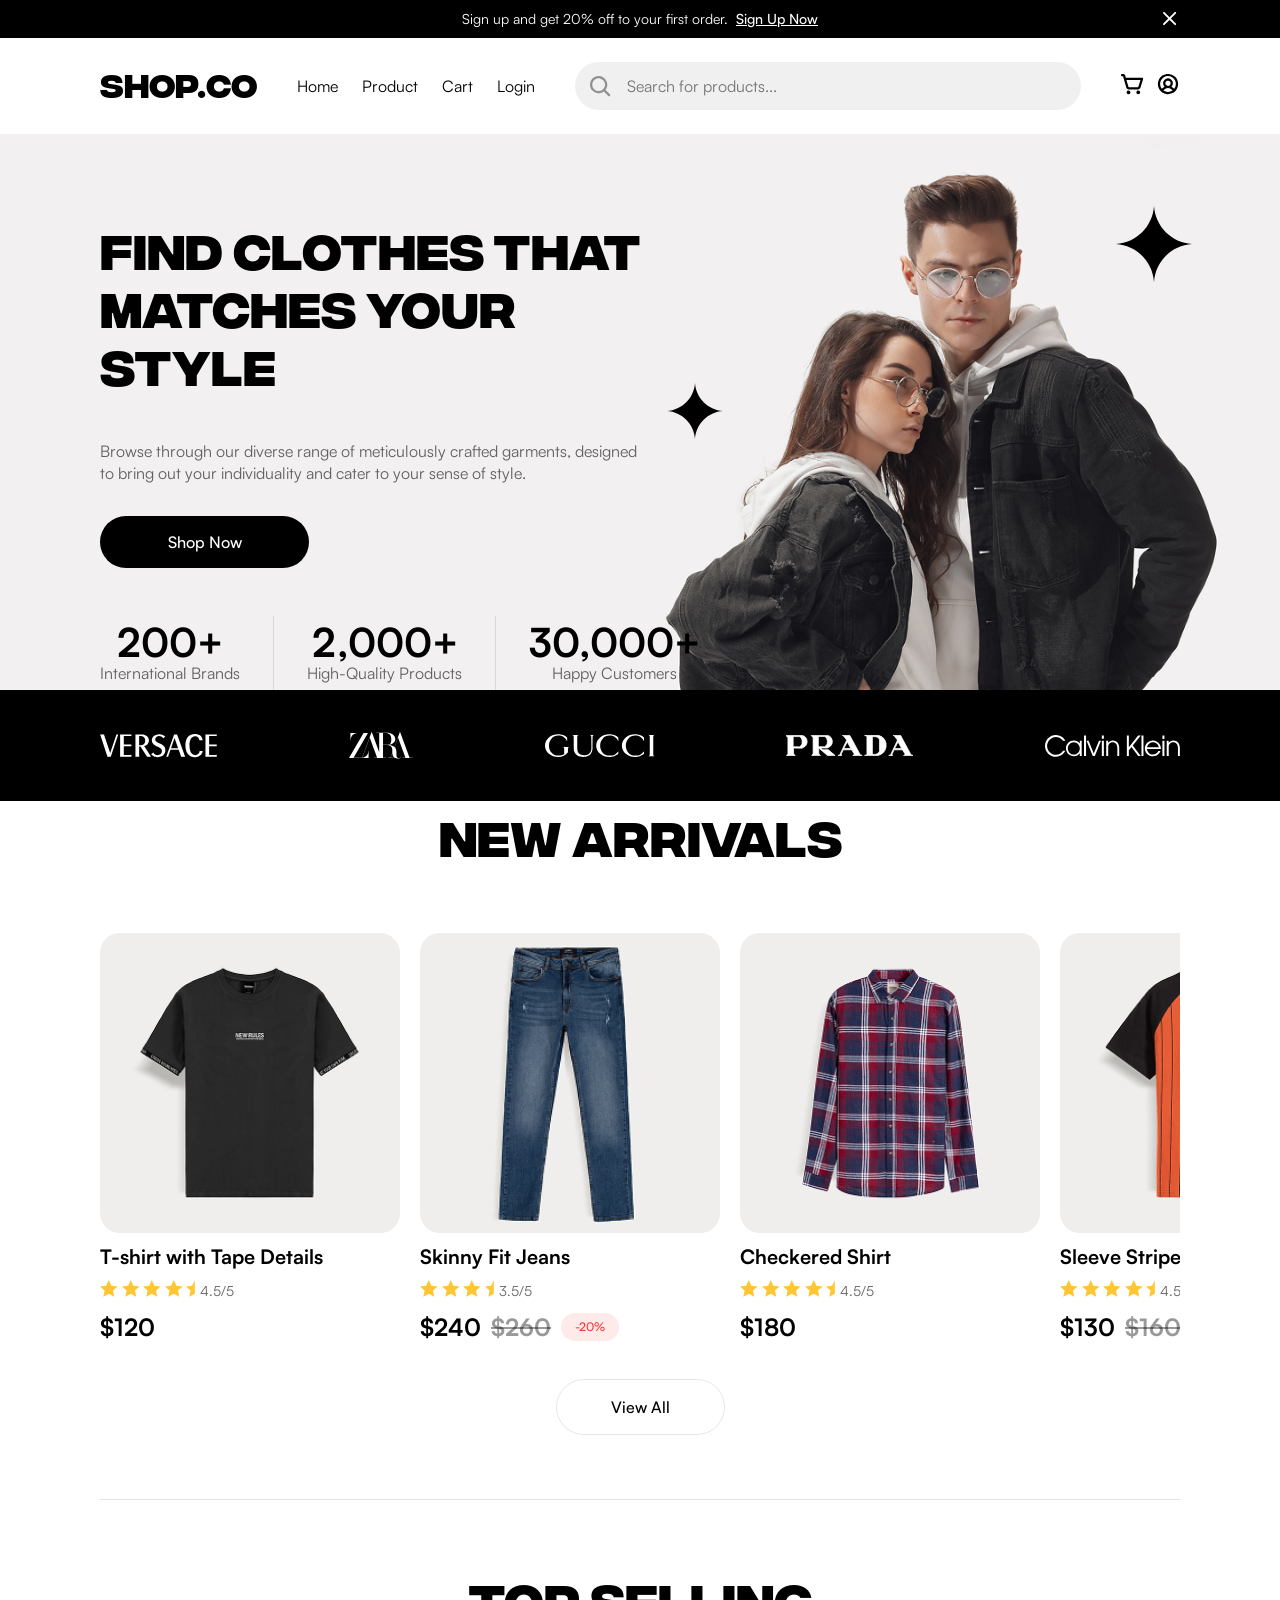
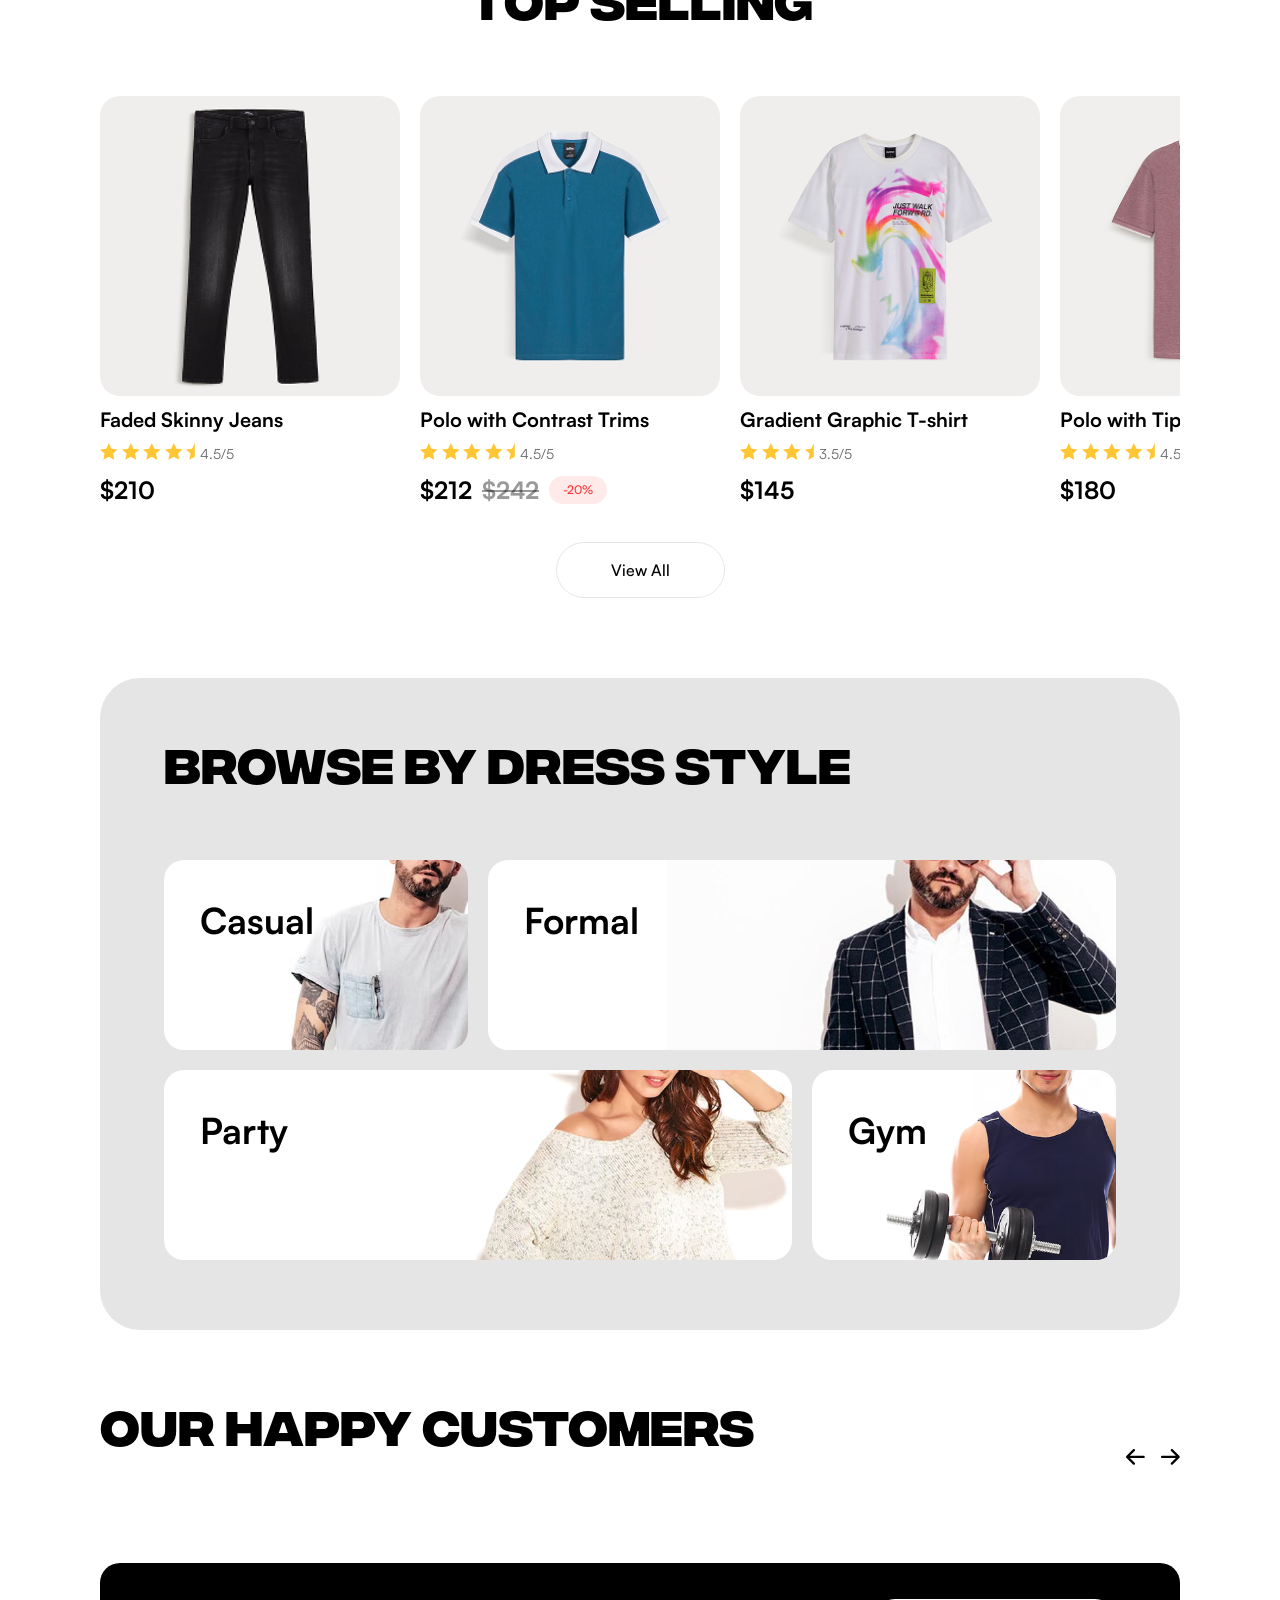
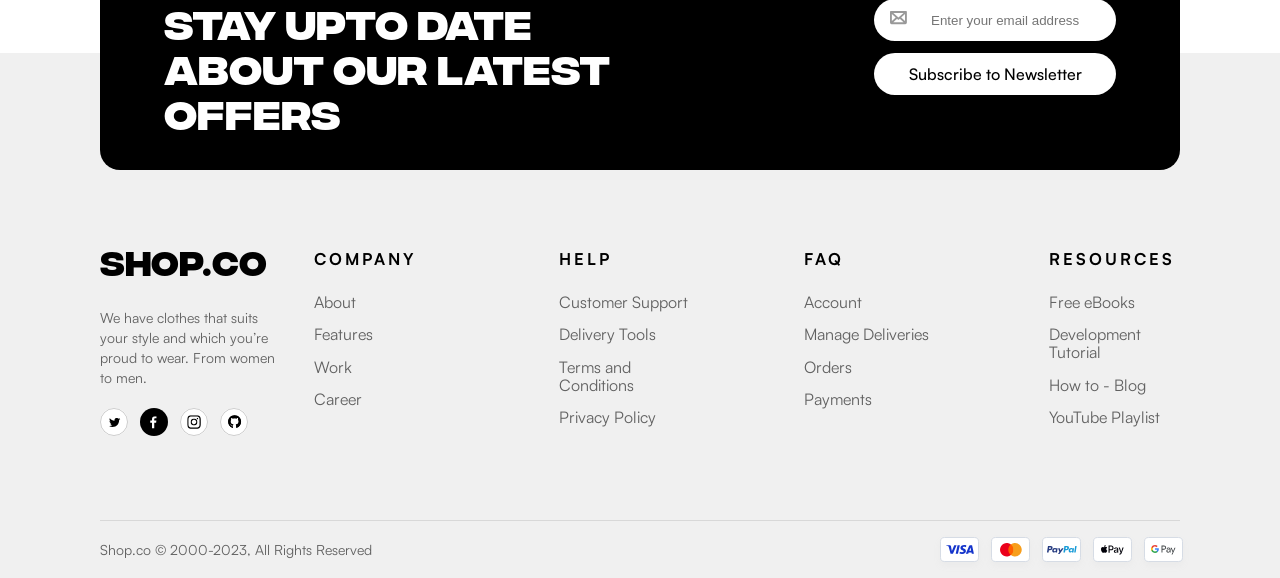
==== commit e5c41312: "refined styling of product page." ====
--- a/index.html
+++ b/index.html
@@ -11,7 +11,7 @@
       <div class="header__promo">
         <div class="header__signup-text">
           <p class="normal-text">
-              Sign up and get 20% off to your first order.      
+            Sign up and get 20% off to your first order.
           </p>
           <a class="signup__link" href="login.html"> Sign Up Now</a>
         </div>
@@ -116,7 +116,6 @@
               </svg>
             </a>
             <a href="cart.html" class="cart-link">
-              <span class="cart-count" id="cartCount">0</span>
               <svg
                 width="23"
                 height="21"
@@ -129,6 +128,7 @@
                   fill="black"
                 />
               </svg>
+              <span class="cart-count" id="cartCount">0</span>
             </a>
             <a href="login.html" id="loginLink">
               <svg
@@ -320,16 +320,17 @@
       <div class="product-catalogue">
         <section class="products">
           <h2 class="sectional-heading">NEW ARRIVALS</h2>
-          <div class="products__carousel" id="newArrivalsGrid"></div>
+          <div class="carousel products__carousel" data-carousel="newArrival" id="newArrivalsGrid"></div>
           <div class="products__footer">
             <button class="btn btn--outline">View All</button>
           </div>
         </section>
 
-        <div class="section-divider" ></div>
+        <div class="section-divider"></div>
 
         <section class="products">
           <h2 class="sectional-heading">TOP SELLING</h2>
+         
           <div class="products__carousel" id="topSellingGrid"></div>
           <div class="products__footer">
             <button class="btn btn--outline">View All</button>
@@ -376,113 +377,39 @@
           <div class="reviews__header">
             <h2 class="sectional-heading">OUR HAPPY CUSTOMERS</h2>
             <div class="reviews__nav">
-              <svg
-                width="19"
-                height="16"
-                viewBox="0 0 19 16"
-                fill="none"
-                xmlns="http://www.w3.org/2000/svg"
-              >
-                <path
-                  d="M7.08089 0.332033L0.330892 7.08203C0.226013 7.18655 0.142797 7.31074 0.0860175 7.44749C0.0292357 7.58423 5.62635e-06 7.73084 5.62811e-06 7.87891C5.62988e-06 8.02697 0.0292357 8.17358 0.0860175 8.31033C0.142797 8.44708 0.226013 8.57127 0.330892 8.67578L7.08089 15.4258C7.29224 15.6371 7.57888 15.7559 7.87777 15.7559C8.17665 15.7559 8.4633 15.6371 8.67464 15.4258C8.88599 15.2144 9.00472 14.9278 9.00472 14.6289C9.00472 14.33 8.88599 14.0434 8.67464 13.832L3.84558 9.00297L17.6268 9.00297C17.9252 9.00297 18.2113 8.88444 18.4223 8.67347C18.6333 8.46249 18.7518 8.17634 18.7518 7.87797C18.7518 7.5796 18.6333 7.29345 18.4223 7.08248C18.2113 6.8715 17.9252 6.75297 17.6268 6.75297L3.84558 6.75297L8.67558 1.92391C8.88693 1.71256 9.00566 1.42592 9.00566 1.12703C9.00566 0.828148 8.88693 0.541504 8.67558 0.330159C8.46424 0.118815 8.17759 8.02347e-05 7.87871 8.02383e-05C7.57982 8.02419e-05 7.29318 0.118815 7.08183 0.330159L7.08089 0.332033Z"
-                  fill="black"
-                />
-              </svg>
-
-              <svg
-                width="19"
-                height="16"
-                viewBox="0 0 19 16"
-                fill="none"
-                xmlns="http://www.w3.org/2000/svg"
-              >
-                <path
-                  d="M11.6709 0.332033L18.4209 7.08203C18.5258 7.18655 18.609 7.31074 18.6658 7.44749C18.7226 7.58423 18.7518 7.73084 18.7518 7.87891C18.7518 8.02697 18.7226 8.17358 18.6658 8.31033C18.609 8.44708 18.5258 8.57127 18.4209 8.67578L11.6709 15.4258C11.4596 15.6371 11.1729 15.7559 10.8741 15.7559C10.5752 15.7559 10.2885 15.6371 10.0772 15.4258C9.86584 15.2144 9.74711 14.9278 9.74711 14.6289C9.74711 14.33 9.86584 14.0434 10.0772 13.832L14.9063 9.00297L1.125 9.00297C0.826632 9.00297 0.540483 8.88444 0.329505 8.67347C0.118527 8.46249 9.03849e-08 8.17634 9.39429e-08 7.87797C9.75009e-08 7.5796 0.118527 7.29345 0.329505 7.08248C0.540483 6.8715 0.826632 6.75297 1.125 6.75297L14.9063 6.75297L10.0763 1.92391C9.86491 1.71256 9.74617 1.42592 9.74617 1.12703C9.74617 0.828148 9.86491 0.541504 10.0763 0.330159C10.2876 0.118815 10.5742 8.02347e-05 10.8731 8.02383e-05C11.172 8.02419e-05 11.4587 0.118815 11.67 0.330159L11.6709 0.332033Z"
-                  fill="black"
-                />
-              </svg>
+              <button class="reviews__arrow arrow-previous">
+
+                <svg
+                  width="19"
+                  height="16"
+                  viewBox="0 0 19 16"
+                  fill="none"
+                  xmlns="http://www.w3.org/2000/svg"
+                >
+                  <path
+                    d="M7.08089 0.332033L0.330892 7.08203C0.226013 7.18655 0.142797 7.31074 0.0860175 7.44749C0.0292357 7.58423 5.62635e-06 7.73084 5.62811e-06 7.87891C5.62988e-06 8.02697 0.0292357 8.17358 0.0860175 8.31033C0.142797 8.44708 0.226013 8.57127 0.330892 8.67578L7.08089 15.4258C7.29224 15.6371 7.57888 15.7559 7.87777 15.7559C8.17665 15.7559 8.4633 15.6371 8.67464 15.4258C8.88599 15.2144 9.00472 14.9278 9.00472 14.6289C9.00472 14.33 8.88599 14.0434 8.67464 13.832L3.84558 9.00297L17.6268 9.00297C17.9252 9.00297 18.2113 8.88444 18.4223 8.67347C18.6333 8.46249 18.7518 8.17634 18.7518 7.87797C18.7518 7.5796 18.6333 7.29345 18.4223 7.08248C18.2113 6.8715 17.9252 6.75297 17.6268 6.75297L3.84558 6.75297L8.67558 1.92391C8.88693 1.71256 9.00566 1.42592 9.00566 1.12703C9.00566 0.828148 8.88693 0.541504 8.67558 0.330159C8.46424 0.118815 8.17759 8.02347e-05 7.87871 8.02383e-05C7.57982 8.02419e-05 7.29318 0.118815 7.08183 0.330159L7.08089 0.332033Z"
+                    fill="black"
+                  />
+                </svg>
+              </button>
+              <button class="reviews__arrow arrow-next" aria-details="reviews scroll">
+                <svg
+                  width="19"
+                  height="16"
+                  viewBox="0 0 19 16"
+                  fill="none"
+                  xmlns="http://www.w3.org/2000/svg"
+                >
+                  <path
+                    d="M11.6709 0.332033L18.4209 7.08203C18.5258 7.18655 18.609 7.31074 18.6658 7.44749C18.7226 7.58423 18.7518 7.73084 18.7518 7.87891C18.7518 8.02697 18.7226 8.17358 18.6658 8.31033C18.609 8.44708 18.5258 8.57127 18.4209 8.67578L11.6709 15.4258C11.4596 15.6371 11.1729 15.7559 10.8741 15.7559C10.5752 15.7559 10.2885 15.6371 10.0772 15.4258C9.86584 15.2144 9.74711 14.9278 9.74711 14.6289C9.74711 14.33 9.86584 14.0434 10.0772 13.832L14.9063 9.00297L1.125 9.00297C0.826632 9.00297 0.540483 8.88444 0.329505 8.67347C0.118527 8.46249 9.03849e-08 8.17634 9.39429e-08 7.87797C9.75009e-08 7.5796 0.118527 7.29345 0.329505 7.08248C0.540483 6.8715 0.826632 6.75297 1.125 6.75297L14.9063 6.75297L10.0763 1.92391C9.86491 1.71256 9.74617 1.42592 9.74617 1.12703C9.74617 0.828148 9.86491 0.541504 10.0763 0.330159C10.2876 0.118815 10.5742 8.02347e-05 10.8731 8.02383e-05C11.172 8.02419e-05 11.4587 0.118815 11.67 0.330159L11.6709 0.332033Z"
+                    fill="black"
+                  />
+                </svg>
+              </button>
             </div>
           </div>
-          <div class="reviews__grid">
-            <article class="review-card">
-              <div class="review-card__stars">★★★★★</div>
-              <h4 class="review-card__author">
-                Sarah M. <span class="review-card__verified">✔</span>
-              </h4>
-              <p class="review-card__text">
-                "I'm blown away by the quality and style of the clothes I
-                received from Shop.co. From casual wear to elegant dresses,
-                every piece I've bought has exceeded my expectations."
-              </p>
-            </article>
-            <article class="review-card">
-              <div class="review-card__stars">★★★★★</div>
-              <h4 class="review-card__author">
-                Sarah M. <span class="review-card__verified">✔</span>
-              </h4>
-              <p class="review-card__text">
-                "I'm blown away by the quality and style of the clothes I
-                received from Shop.co. From casual wear to elegant dresses,
-                every piece I've bought has exceeded my expectations."
-              </p>
-            </article>
-            <article class="review-card">
-              <div class="review-card__stars">★★★★★</div>
-              <h4 class="review-card__author">
-                Sarah M. <span class="review-card__verified">✔</span>
-              </h4>
-              <p class="review-card__text">
-                "I'm blown away by the quality and style of the clothes I
-                received from Shop.co. From casual wear to elegant dresses,
-                every piece I've bought has exceeded my expectations."
-              </p>
-            </article>
-            <article class="review-card">
-              <div class="review-card__stars">★★★★★</div>
-              <h4 class="review-card__author">
-                Sarah M. <span class="review-card__verified">✔</span>
-              </h4>
-              <p class="review-card__text">
-                "I'm blown away by the quality and style of the clothes I
-                received from Shop.co. From casual wear to elegant dresses,
-                every piece I've bought has exceeded my expectations."
-              </p>
-            </article>
-            <article class="review-card">
-              <div class="review-card__stars">★★★★★</div>
-              <h4 class="review-card__author">
-                Sarah M. <span class="review-card__verified">✔</span>
-              </h4>
-              <p class="review-card__text">
-                "I'm blown away by the quality and style of the clothes I
-                received from Shop.co. From casual wear to elegant dresses,
-                every piece I've bought has exceeded my expectations."
-              </p>
-            </article>
-
-            <article class="review-card">
-              <div class="review-card__stars">★★★★★</div>
-              <h4 class="review-card__author">
-                Alex K. <span class="review-card__verified">✔</span>
-              </h4>
-              <p class="review-card__text">
-                "Finding clothes that align with my personal style used to be a
-                challenge until I discovered Shop.co. The range of options they
-                offer is truly remarkable, catering to a variety of tastes."
-              </p>
-            </article>
-
-            <article class="review-card">
-              <div class="review-card__stars">★★★★★</div>
-              <h4 class="review-card__author">
-                James L. <span class="review-card__verified">✔</span>
-              </h4>
-              <p class="review-card__text">
-                "As someone who's always on the lookout for unique fashion
-                pieces, I'm thrilled to have stumbled upon Shop.co. The
-                selection of clothes is not only diverse but also on-point."
-              </p>
-            </article>
+          <div class="reviews__grid" id="homeReviewsGrid">
+            
           </div>
         </section>
       </div>
--- a/scss/main.css
+++ b/scss/main.css
@@ -1,4 +1,3 @@
-@charset "UTF-8";
 @font-face {
   font-family: "Satoshi";
   src: url("../assets/fonts/Satoshi-Regular.woff") format("woff");
@@ -22,39 +21,46 @@
   src: url("../assets/fonts/Fontspring-DEMO-integralcf-bold.otf") format("opentype");
   font-weight: 700;
   font-display: swap;
+  transform: translateY(-8px);
 }
 .header {
-  height: 6.125rem;
-  display: flex;
-  flex-direction: column;
+  display: flex;
+  flex-direction: column;
+  width: 100%;
 }
 .header .header__promo {
   display: flex;
+  align-items: center;
   justify-content: center;
-  align-items: center;
-  align-content: center;
   background-color: rgb(0, 0, 0);
+  padding: 0.625rem 0;
+}
+.header .header__promo .header__signup-text {
   color: rgb(255, 255, 255);
   font-family: "Satoshi", sans-serif;
-  height: 2.125rem;
+  font-weight: 400;
   font-size: 0.75rem;
-  padding: 0.5625rem 0;
-}
-.header .header__promo .header__signup-text {
-  display: flex;
+  display: flex;
+  flex-direction: row;
   align-items: center;
   justify-content: center;
-}
-.header .header__promo .header__signup-text p {
-  text-align: center;
-  font-weight: 400;
-}
-.header .header__promo .header__signup-text p a {
-  font-family: "Satoshi", sans-serif;
-  font-size: 14px;
+  gap: 0.5rem;
+}
+.header .header__promo .header__signup-text .normal-text {
+  text-wrap-mode: nowrap;
+}
+.header .header__promo .header__signup-text .signup__link {
   font-weight: 500;
+  text-decoration: underline;
   color: rgb(255, 255, 255);
-  text-decoration: underline;
+}
+@media (min-width: 768px) {
+  .header .header__promo .header__signup-text {
+    font-size: 0.875rem;
+    font-family: "Satoshi", sans-serif;
+    font-weight: 400;
+    letter-spacing: 0;
+  }
 }
 .header .header__promo .header__promo-close {
   display: none;
@@ -76,8 +82,7 @@
   display: flex;
   justify-content: center;
   align-items: center;
-  height: 4rem;
-  padding: 0 1rem;
+  padding: 1.25rem 1rem;
 }
 .header .header__main-container .header__main {
   display: flex;
@@ -211,9 +216,28 @@
   justify-content: space-between;
   gap: 0.75rem;
 }
-.header .header__main-container .header__main .header__main-actions a {
-  width: 1.5rem;
-  height: 1.5rem;
+.header .header__main-container .header__main .header__main-actions .cart-link {
+  position: relative;
+}
+.header .header__main-container .header__main .header__main-actions .cart-link .cart-count {
+  font-size: 0.875rem;
+  font-family: "Satoshi", sans-serif;
+  font-weight: 400;
+  letter-spacing: 0;
+  font-weight: 800;
+  position: absolute;
+  top: -0.6rem;
+  left: 0.9rem;
+  background-color: rgb(255, 255, 255);
+  color: #000000;
+  border-radius: 50%;
+  display: flex;
+  height: 1.25rem;
+  width: 1.25rem;
+  border: 2px solid black;
+  align-items: center;
+  justify-content: center;
+  text-align: center;
 }
 @media (min-width: 48rem) {
   .header .header__main-container {
@@ -225,7 +249,7 @@
     gap: 2.5rem;
   }
   .header .header__main-container .header__main .header__head-bar .header__main-logo {
-    font-size: 32px;
+    font-size: 2rem;
   }
   .header .header__main-container .header__main .header__head-bar .hamburger-btn {
     display: none;
@@ -252,7 +276,7 @@
   .header .header__main-container .header__main .header__nav-container .header__main-nav ul li a {
     color: rgb(0, 0, 0);
     font-family: "Satoshi", sans-serif;
-    font-size: 16px;
+    font-size: 1rem;
     line-height: 100%;
   }
   .header .header__main-container .header__main .header__nav-container .sidebar-overlay {
@@ -271,9 +295,6 @@
   .header .header__main-container .header__main .header__search .header__search-input {
     display: block;
   }
-  .header .header__main-container .header__main .header__main-actions {
-    gap: 1rem;
-  }
   .header .header__main-container .header__main .header__main-actions .search-icon {
     display: none;
   }
@@ -297,6 +318,7 @@
   align-items: center;
   text-align: center;
   width: 100%;
+  gap: 1.875rem;
   padding: 0 1.0625rem;
 }
 .footer .footer__subscribe {
@@ -313,8 +335,8 @@
   font-family: "Integral CF", sans-serif;
   transform: translateY(-3);
   font-weight: 700;
-  font-size: 32px;
-  line-height: 35px;
+  font-size: 2rem;
+  line-height: 2.1875rem;
   letter-spacing: 0;
   color: rgb(255, 255, 255);
 }
@@ -325,7 +347,7 @@
   gap: 0.75rem;
 }
 .footer .footer__subscribe .footer__subscribe-email .footer__email-input {
-  border-radius: 3.875rem;
+  border-radius: 62px;
   border: none;
   display: flex;
   height: 2.625rem;
@@ -340,7 +362,7 @@
   margin: 0;
 }
 .footer .footer__subscribe .footer__subscribe-email .footer__subscribe-button {
-  border-radius: 3.875rem;
+  border-radius: 62px;
   border: none;
   font-family: "Satoshi", sans-serif;
   font-size: 16px;
@@ -375,18 +397,18 @@
     font-family: "Integral CF", sans-serif;
   }
   .footer .footer__subscribe .footer__subscribe-email {
-    font-size: 16px;
+    font-size: 1rem;
   }
   .footer .footer__subscribe .footer__subscribe-button {
-    font-size: 16px;
+    font-size: 1rem;
   }
 }
 .footer .footer__main {
-  margin-top: 2rem;
   display: flex;
   flex-direction: column;
   align-content: space-between;
-  width: stretch;
+  width: 100%;
+  gap: 1.5rem;
 }
 .footer .footer__main .footer__brand {
   display: flex;
@@ -408,10 +430,11 @@
   letter-spacing: 0;
   vertical-align: middle;
   color: rgb(0, 0, 0);
-  font-size: 1.803125rem;
+  font-size: 2.090625rem;
+  transform: translateY(-0.4rem);
 }
 .footer .footer__main .footer__brand .footer__brand-intro .footer__brand-description {
-  font-size: 14px;
+  font-size: 0.875rem;
   font-family: "Satoshi", sans-serif;
   font-weight: 400;
   letter-spacing: 0;
@@ -447,7 +470,7 @@
 .footer .footer__main .footer__nav {
   display: grid;
   grid-template-columns: repeat(2, 1fr);
-  gap: 24px;
+  gap: 1.5rem;
   justify-content: space-between;
 }
 .footer .footer__main .footer__nav-group {
@@ -455,14 +478,12 @@
   display: flex;
   flex-direction: column;
   gap: 1rem;
-}
-.footer .footer__main .footer__nav-group h3 {
-  font-family: "Satoshi", sans-serif;
-  font-size: 14px;
+  font-family: "Satoshi", sans-serif;
+  font-size: 0.875rem;
   color: rgb(0, 0, 0);
-  line-height: 18px;
+  line-height: 1.125rem;
   font-weight: 500;
-  letter-spacing: 3px;
+  letter-spacing: 0.1875rem;
 }
 .footer .footer__main .footer__nav-group ul {
   gap: 1rem;
@@ -470,7 +491,7 @@
   flex-direction: column;
 }
 .footer .footer__main .footer__nav-group ul li a {
-  font-size: 14px;
+  font-size: 0.875rem;
   font-family: "Satoshi", sans-serif;
   font-weight: 400;
   letter-spacing: 0;
@@ -484,15 +505,17 @@
     gap: 7.09375rem;
   }
   .footer .footer__main .footer__nav-group {
+    gap: 1.625rem;
+    flex: 1;
     flex-wrap: wrap;
     width: max-content;
   }
   .footer .footer__main .footer__nav-group ul {
-    gap: 0.625rem;
+    gap: 0.890625rem;
   }
   .footer .footer__main .footer__nav-group ul li a {
     gap: 1.5rem;
-    font-size: 16px;
+    font-size: 1rem;
     text-wrap-mode: nowrap;
     line-height: calc(1.1875px * 1rem);
   }
@@ -501,28 +524,55 @@
   .footer .footer__main {
     flex-direction: row;
     justify-content: space-between;
-    gap: 1.5rem;
     margin-top: 3.125rem;
   }
 }
 .footer .footer__bottom {
   display: flex;
-  padding-top: 1rem;
+  padding: 1rem 0;
   border-top: 1px solid rgba(0, 0, 0, 0.1);
   flex-direction: column;
   align-items: center;
   width: 100%;
+  gap: 1rem;
+  margin-top: 0.625rem;
 }
 .footer .footer__bottom .footer__copyright {
-  font-size: 14px;
+  font-size: 0.875rem;
   font-family: "Satoshi", sans-serif;
   font-weight: 400;
   letter-spacing: 0;
   color: rgba(0, 0, 0, 0.6);
 }
 .footer .footer__bottom .footer__payments ul {
+  width: 100%;
   display: flex;
   flex-direction: row;
+  justify-content: space-between;
+  align-items: center;
+  gap: 0.75rem;
+  width: 15rem;
+  list-style: none;
+  margin: 0;
+  padding: 0;
+}
+.footer .footer__bottom .footer__payments ul li {
+  display: flex;
+  align-items: center;
+  margin: 0;
+  padding: 0;
+}
+.footer .footer__bottom .footer__payments ul li a .payment-container {
+  display: flex;
+  align-items: center;
+  justify-content: center;
+  width: 2.4375rem;
+  height: 1.5625rem;
+  background-color: rgb(255, 255, 255);
+  border-radius: 0.288125rem;
+  border: 0.011875rem solid rgb(214, 220, 229);
+  box-shadow: 0px 0.38px 3.84px 0px rgba(183, 183, 183, 0.08);
+  box-shadow: 0px 3.84px 7.68px 0px rgba(183, 183, 183, 0.08);
 }
 @media (min-width: 768px) {
   .footer {
@@ -544,20 +594,16 @@
   position: relative;
 }
 .home-main .hero .hero__main {
+  display: flex;
+  gap: 0;
+  width: 100%;
+  flex-direction: column;
+  padding-top: 2.5rem;
+}
+.home-main .hero .hero__main .hero__banner {
+  display: flex;
   position: relative;
-  display: flex;
-  background-color: rgb(242, 240, 241);
-  justify-content: center;
-  width: 100%;
-  flex-direction: column;
-  padding-top: 2.5rem;
-}
-.home-main .hero .hero__main .hero__banner {
-  min-width: 0;
-  display: flex;
-  position: relative;
-  flex-direction: column;
-  max-width: 90rem;
+  flex-direction: column;
   width: 100%;
 }
 .home-main .hero .hero__main .hero__banner .hero__models-canvas-desktop {
@@ -565,9 +611,9 @@
 }
 @media (min-width: 768px) {
   .home-main .hero .hero__main .hero__banner .hero__models-canvas-desktop {
-    max-width: 100%;
+    width: 100%;
     height: auto;
-    display: flex;
+    display: block;
     position: absolute;
     top: 0;
     left: 0;
@@ -585,20 +631,28 @@
 .home-main .hero .hero__main .hero__banner .hero__main-content .hero__main-heading {
   font-family: "Integral CF", sans-serif;
   font-weight: 700;
-  font-size: 32px;
+  font-size: 2rem;
   letter-spacing: 0;
   vertical-align: middle;
+  transform: translateY(-1rem);
+}
+@media (min-width: 768px) {
+  .home-main .hero .hero__main .hero__banner .hero__main-content .hero__main-heading {
+    font-size: 3rem;
+  }
+}
+.home-main .hero .hero__main .hero__banner .hero__main-content .hero__main-heading {
   text-align: left;
 }
 .home-main .hero .hero__main .hero__banner .hero__main-content .hero__main-text {
-  font-size: 14px;
+  font-size: 0.875rem;
   font-family: "Satoshi", sans-serif;
   font-weight: 400;
   letter-spacing: 0;
   color: rgba(0, 0, 0, 0.6);
 }
 .home-main .hero .hero__main .hero__banner .hero__main-content .btn-shopnow {
-  border-radius: 3.875rem;
+  border-radius: 62px;
   border: none;
   font-family: "Satoshi", sans-serif;
   font-size: 16px;
@@ -650,25 +704,42 @@
   height: 3.25rem;
   background-color: rgba(0, 0, 0, 0.1);
 }
+.home-main .hero .hero__main .hero__banner .hero__main-content .hero__stats .stat-divider-2 {
+  display: none;
+}
 @media (min-width: 768px) {
   .home-main .hero .hero__main .hero__banner .hero__main-content {
     justify-content: space-between;
     padding: 0;
+    padding-top: 6.25rem;
     gap: 2rem;
   }
   .home-main .hero .hero__main .hero__banner .hero__main-content .hero__main-heading {
+    font-family: "Integral CF", sans-serif;
+    font-weight: 700;
+    font-size: 2rem;
+    letter-spacing: 0;
+    vertical-align: middle;
+    transform: translateY(-1rem);
+    text-align: left;
     width: 37.5rem;
-    font-size: 64px;
-    line-height: 64px;
-  }
+    font-size: 4rem;
+  }
+}
+@media (min-width: 768px) and (min-width: 768px) {
+  .home-main .hero .hero__main .hero__banner .hero__main-content .hero__main-heading {
+    font-size: 3rem;
+  }
+}
+@media (min-width: 768px) {
   .home-main .hero .hero__main .hero__banner .hero__main-content .btn-shopnow {
     padding: 0.9375rem 4.21875rem;
     width: fit-content;
-    font-size: 16px;
+    font-size: 1rem;
     font-weight: 500;
   }
   .home-main .hero .hero__main .hero__banner .hero__main-content .hero__main-text {
-    font-size: 16px;
+    font-size: 1rem;
     line-height: 1.375rem;
     width: 34.0625rem;
   }
@@ -689,44 +760,50 @@
   }
   .home-main .hero .hero__main .hero__banner .hero__main-content .hero__stats .stat-item .stat-item__label {
     display: inline;
-    font-size: 16px;
+    font-size: 1rem;
     line-height: 1.375rem;
   }
   .home-main .hero .hero__main .hero__banner .hero__main-content .hero__stats .stat-divider {
     height: 4.625rem;
   }
+  .home-main .hero .hero__main .hero__banner .hero__main-content .hero__stats .stat-divider-2 {
+    display: flex;
+  }
 }
 .home-main .hero .hero__main .hero__banner .hero__image-area {
+  min-width: 0;
+  position: relative;
   background-color: transparent;
   overflow: hidden;
 }
 .home-main .hero .hero__main .hero__banner .hero__image-area .small-star {
   z-index: 2;
   position: absolute;
-  left: 1.6875rem;
-  top: 8.5625rem;
+  left: 6.92%;
+  top: 30.58%;
 }
 .home-main .hero .hero__main .hero__banner .hero__image-area .big-star {
   z-index: 2;
   position: absolute;
-  left: 18.3125rem;
-  top: 2.5rem;
+  left: 75.12%;
+  top: 10.256%;
 }
 .home-main .hero .hero__main .hero__banner .hero__image-area .hero__bg-models-mobile {
-  width: 100%;
-  max-width: 100%;
+  display: block;
+  width: 100%;
   height: auto;
-  margin: 0;
-  padding: 0;
-}
-@media (min-width: 768px) {
+}
+@media (min-width: 768px) {
+  .home-main .hero .hero__main .hero__banner .hero__image-area {
+    position: static;
+  }
   .home-main .hero .hero__main .hero__banner .hero__image-area .big-star {
-    top: 5.375rem;
-    left: 72.1875rem;
+    top: 12.971%;
+    left: 87.152%;
   }
   .home-main .hero .hero__main .hero__banner .hero__image-area .small-star {
-    top: 18.5625rem;
-    left: 40.625rem;
+    top: 44.796%;
+    left: 52.083%;
   }
   .home-main .hero .hero__main .hero__banner .hero__image-area .hero__bg-models-mobile {
     display: none;
@@ -750,8 +827,9 @@
   flex-direction: row;
   align-items: center;
   align-content: center;
-  justify-content: space-between;
+  justify-content: center;
   padding: 1rem;
+  text-align: center;
   gap: 2.125rem;
   flex-wrap: wrap;
 }
@@ -759,50 +837,38 @@
   .home-main .hero .hero__main .hero__main-luxury {
     flex-wrap: nowrap;
     gap: 6.625rem;
-    margin: 4.3125rem 0;
+    justify-content: space-between;
     padding: 2.625rem 6.25rem;
   }
 }
+.home-main .product-catalogue {
+  padding: 0 1rem;
+}
 @media (min-width: 768px) {
   .home-main .product-catalogue {
-    padding: 6.25rem;
+    padding: 0 6.25rem;
   }
 }
 .home-main .sectional-heading {
   font-family: "Integral CF", sans-serif;
   font-weight: 700;
-  font-size: 32px;
+  font-size: 2rem;
   letter-spacing: 0;
   vertical-align: middle;
-  margin-bottom: 2rem;
+  transform: translateY(-1rem);
 }
 @media (min-width: 768px) {
   .home-main .sectional-heading {
     font-size: 3rem;
+  }
+}
+.home-main .sectional-heading {
+  margin-bottom: 2rem;
+}
+@media (min-width: 768px) {
+  .home-main .sectional-heading {
     margin-bottom: 3.375rem;
   }
-}
-.home-main .btn--outline {
-  border-radius: 3.875rem;
-  border: none;
-  font-family: "Satoshi", sans-serif;
-  font-size: 16px;
-  font-weight: 500;
-  letter-spacing: 0;
-  background-color: transparent;
-  color: rgb(0, 0, 0);
-  border: 1px solid rgba(0, 0, 0, 0.1);
-  padding: 1rem 3.375rem;
-  width: 100%;
-}
-@media (min-width: 768px) {
-  .home-main .btn--outline {
-    width: auto;
-  }
-}
-.home-main .btn--outline:hover {
-  background-color: rgb(0, 0, 0);
-  color: rgb(255, 255, 255);
 }
 .home-main .section-divider {
   border: none;
@@ -826,16 +892,32 @@
     margin-bottom: 4rem;
   }
 }
-.home-main .products__grid {
-  display: grid;
-  grid-template-columns: repeat(2, 1fr);
+.home-main .products__carousel {
+  overflow-x: scroll;
+  overflow-y: hidden;
+  -webkit-overflow-scrolling: touch;
+  scrollbar-width: none;
+}
+.home-main .products__carousel::-webkit-scrollbar {
+  display: none;
+}
+.home-main .products__carousel {
+  display: flex;
+  flex-direction: row;
+  justify-content: flex-start;
   gap: 1rem;
   width: 100%;
+  -webkit-overflow-scrolling: auto;
+  scrollbar-width: none;
+}
+.home-main .products__carousel::-webkit-scrollbar {
+  display: none;
+}
+.home-main .products__carousel {
   margin-bottom: 1.5rem;
 }
 @media (min-width: 768px) {
-  .home-main .products__grid {
-    grid-template-columns: repeat(4, 1fr);
+  .home-main .products__carousel {
     gap: 1.25rem;
     margin-bottom: 2.25rem;
   }
@@ -845,105 +927,10 @@
   display: flex;
   justify-content: center;
 }
-.home-main .product-card {
-  display: flex;
-  flex-direction: column;
-  gap: 0.625rem;
-  text-decoration: none;
-  color: rgb(0, 0, 0);
-  cursor: pointer;
-}
-.home-main .product-card__image-wrap {
-  background-color: #F0EEED;
-  border-radius: 0.8125rem;
-  overflow: hidden;
-  aspect-ratio: 1/1;
-  display: flex;
-  align-items: center;
-  justify-content: center;
-}
-@media (min-width: 768px) {
-  .home-main .product-card__image-wrap {
-    border-radius: 1.25rem;
-  }
-}
-.home-main .product-card__image-wrap img {
-  width: 100%;
-  height: 100%;
-  object-fit: cover;
-}
-.home-main .product-card__title {
-  font-weight: 700;
-  font-family: "Satoshi", sans-serif;
-  font-size: 1rem;
-  white-space: nowrap;
-  overflow: hidden;
-  text-overflow: ellipsis;
-}
-@media (min-width: 768px) {
-  .home-main .product-card__title {
-    font-size: 1.25rem;
-  }
-}
-.home-main .product-card__rating {
-  display: flex;
-  align-items: center;
-  gap: 0.3125rem;
-  font-size: 0.75rem;
-  font-family: "Satoshi", sans-serif;
-}
-@media (min-width: 768px) {
-  .home-main .product-card__rating {
-    font-size: 0.875rem;
-  }
-}
-.home-main .product-card__rating-stars {
-  color: #FFC633;
-  letter-spacing: 0.125rem;
-}
-.home-main .product-card__rating-score {
-  color: rgba(0, 0, 0, 0.6);
-  font-family: "Satoshi", sans-serif;
-}
-.home-main .product-card__pricing {
-  display: flex;
-  align-items: center;
-  gap: 0.625rem;
-  font-family: "Satoshi", sans-serif;
-}
-.home-main .product-card__price {
-  font-weight: 700;
-  font-size: 1.25rem;
-  font-family: "Satoshi", sans-serif;
-}
-@media (min-width: 768px) {
-  .home-main .product-card__price {
-    font-size: 1.5rem;
-  }
-}
-.home-main .product-card__price--original {
-  color: rgba(0, 0, 0, 0.4);
-  text-decoration: line-through;
-}
-.home-main .product-card__discount {
-  background-color: rgba(255, 51, 51, 0.1);
-  color: #FF3333;
-  font-size: 0.625rem;
-  font-weight: 500;
-  padding: 0.25rem 0.625rem;
-  border-radius: 3.875rem;
-}
-@media (min-width: 768px) {
-  .home-main .product-card__discount {
-    font-size: 0.75rem;
-    padding: 0.375rem 0.875rem;
-  }
-}
 .home-main .dress-style {
-  background-color: #F0F0F0;
+  background-color: rgba(0, 0, 0, 0.1);
   border-radius: 1.25rem;
   padding: 2.5rem 1.5rem;
-  margin: 2.5rem 0;
 }
 @media (min-width: 768px) {
   .home-main .dress-style {
@@ -956,11 +943,13 @@
   display: grid;
   grid-template-columns: 1fr;
   gap: 1rem;
+  width: 100%;
 }
 @media (min-width: 768px) {
   .home-main .dress-style__grid {
     grid-template-columns: repeat(12, 1fr);
     gap: 1.25rem;
+    position: relative;
   }
 }
 .home-main .dress-style__card {
@@ -970,11 +959,7 @@
   overflow: hidden;
   height: 11.875rem;
   text-decoration: none;
-}
-@media (min-width: 768px) {
-  .home-main .dress-style__card {
-    height: 18.0625rem;
-  }
+  min-width: 15rem;
 }
 @media (min-width: 768px) {
   .home-main .dress-style__card--small {
@@ -990,7 +975,7 @@
   position: absolute;
   top: 1.5rem;
   left: 1.5rem;
-  font-family: "Integral CF", sans-serif;
+  font-family: "Satoshi", sans-serif;
   font-weight: 700;
   font-size: 1.5rem;
   color: rgb(0, 0, 0);
@@ -1008,6 +993,7 @@
   right: 0;
   top: 0;
   height: 100%;
+  max-width: 100%;
   object-fit: cover;
 }
 .home-main .reviews {
@@ -1034,87 +1020,49 @@
   text-align: left;
 }
 .home-main .reviews__nav {
-  display: flex;
+  display: none;
   gap: 1rem;
 }
-.home-main .reviews__arrow {
-  background: transparent;
-  border: none;
-  font-size: 1.5rem;
-  cursor: pointer;
-  padding: 0.5rem;
+.home-main .reviews__nav .reviews__arrow {
+  border: none;
+  background-color: transparent;
+}
+@media (min-width: 768px) {
+  .home-main .reviews__nav {
+    display: flex;
+  }
 }
 .home-main .reviews__grid {
+  max-width: 100%;
   display: flex;
   gap: 1rem;
-  overflow-x: auto;
-  scroll-snap-type: x mandatory;
-  padding-bottom: 0.625rem;
+  overflow-x: scroll;
+  overflow-y: hidden;
+  -webkit-overflow-scrolling: touch;
+  scrollbar-width: none;
 }
 .home-main .reviews__grid::-webkit-scrollbar {
   display: none;
 }
+.home-main .reviews__grid {
+  padding-bottom: 0.625rem;
+}
+.home-main .reviews__grid::-webkit-scrollbar {
+  display: none;
+}
 @media (min-width: 768px) {
   .home-main .reviews__grid {
     gap: 1.25rem;
   }
 }
-.home-main .review-card {
-  flex: 0 0 100%;
-  scroll-snap-align: start;
-  border: 1px solid rgba(0, 0, 0, 0.1);
-  border-radius: 1.25rem;
-  padding: 1.5rem;
-  display: flex;
-  flex-direction: column;
-  gap: 0.75rem;
-  font-family: "Satoshi", sans-serif;
-}
-@media (min-width: 768px) {
-  .home-main .review-card {
-    flex: 0 0 calc(33.333% - 14px);
-  }
-}
-.home-main .review-card__stars {
-  color: #FFC633;
-  letter-spacing: 0.125rem;
-  font-size: 1.125rem;
-}
-.home-main .review-card__author {
-  font-family: "Satoshi", sans-serif;
-  font-weight: 700;
-  font-size: 1rem;
-  display: flex;
-  align-items: center;
-  gap: 0.375rem;
-}
-@media (min-width: 768px) {
-  .home-main .review-card__author {
-    font-size: 1.25rem;
-  }
-}
-.home-main .review-card__verified {
-  color: #00C853;
-  font-size: 0.875rem;
-}
-.home-main .review-card__text {
-  color: rgba(0, 0, 0, 0.6);
-  font-size: 0.875rem;
-  line-height: 1.5;
-}
-@media (min-width: 768px) {
-  .home-main .review-card__text {
-    font-size: 1rem;
-  }
-}
 
 .cart-page {
+  font-family: "Satoshi", sans-serif;
   margin-bottom: 5.6875rem;
-  max-width: 1240px;
+  max-width: 77.5rem;
   margin: 0 auto;
   margin-bottom: 5.625rem;
-  padding: 0 16px 80px;
-  font-family: "Satoshi", sans-serif;
+  padding: 0 1rem 5rem;
 }
 .cart-page__container {
   width: 100%;
@@ -1122,33 +1070,25 @@
 .cart-page__title {
   font-family: "Integral CF", sans-serif;
   font-weight: 700;
-  font-size: 32px;
+  font-size: 2rem;
   letter-spacing: 0;
   vertical-align: middle;
+  transform: translateY(-1rem);
+}
+@media (min-width: 768px) {
+  .cart-page__title {
+    font-size: 3rem;
+  }
+}
+.cart-page__title {
   text-transform: uppercase;
-  margin-bottom: 24px;
-  color: #000;
+  margin-bottom: 1.5rem;
+  color: rgb(0, 0, 0);
 }
 .cart-page__layout {
   display: flex;
   align-items: flex-start;
-  gap: 20px;
-}
-
-.breadcrumb {
-  display: flex;
-  align-items: center;
-  gap: 8px;
-  padding: 24px 0;
-  font-size: 16px;
-  color: rgba(0, 0, 0, 0.6);
-}
-.breadcrumb__link {
-  text-decoration: none;
-  color: rgba(0, 0, 0, 0.6);
-}
-.breadcrumb__current {
-  color: #000;
+  gap: 1.25rem;
 }
 
 .cart-list {
@@ -1172,10 +1112,10 @@
   border-bottom: none;
 }
 .cart-item__image-wrap {
-  width: 124px;
-  height: 124px;
+  width: 7.75rem;
+  height: 7.75rem;
   background: rgba(0, 0, 0, 0.1);
-  border-radius: 8.6px;
+  border-radius: 1rem;
   overflow: hidden;
   flex-shrink: 0;
 }
@@ -1303,7 +1243,7 @@
   margin: 20px 0;
 }
 .cart-summary__checkout {
-  border-radius: 3.875rem;
+  border-radius: 62px;
   border: none;
   background-color: rgb(0, 0, 0);
   color: #ffffff;
@@ -1341,7 +1281,7 @@
   color: rgba(0, 0, 0, 0.6);
 }
 .promo-code__apply {
-  border-radius: 3.875rem;
+  border-radius: 62px;
   border: none;
   padding: 16px 24px;
   background-color: rgb(0, 0, 0);
@@ -1398,6 +1338,7 @@
   }
 }
 .modal-overlay {
+  font-family: "Satoshi", sans-serif;
   position: fixed;
   inset: 0;
   background-color: rgba(0, 0, 0, 0.5);
@@ -1412,19 +1353,21 @@
 }
 
 .modal {
-  background-color: #fff;
-  border-radius: 12px;
-  padding: 32px 24px;
-  width: 100%;
-  max-width: 360px;
+  background-color: rgb(0, 0, 0);
+  color: rgb(255, 255, 255);
+  border-radius: 0.75rem;
+  padding: 2rem 1.5rem;
+  width: 100%;
+  max-width: 22.5rem;
   text-align: center;
-  box-shadow: 0 20px 40px rgba(0, 0, 0, 0.15);
+  box-shadow: 0 1.25rem 2.5rem rgba(0, 0, 0, 0.15);
 }
 .modal__icon {
-  width: 56px;
-  height: 56px;
+  font: "Satoshi", sans-serif;
+  width: 3.5rem;
+  height: 3.5rem;
   border-radius: 50%;
-  background-color: #2ecc71;
+  background-color: #70b98e;
   color: #fff;
   font-size: 28px;
   display: flex;
@@ -1438,8 +1381,9 @@
   margin-bottom: 8px;
 }
 .modal__text {
-  font-size: 14px;
-  color: rgba(0, 0, 0, 0.6);
+  font-size: 1rem;
+  font-weight: 500;
+  color: rgb(255, 255, 255);
   margin-bottom: 24px;
   line-height: 1.5;
 }
@@ -1626,48 +1570,120 @@
   opacity: 0.8;
 }
 
+.product-card {
+  display: flex;
+  flex-direction: column;
+  gap: 0.625rem;
+  text-decoration: none;
+  color: rgb(0, 0, 0);
+  cursor: pointer;
+}
+.product-card__image-wrap {
+  display: flex;
+  align-items: center;
+  justify-content: center;
+  gap: 2rem;
+  background-color: #F0EEED;
+  border-radius: 0.8125rem;
+  overflow: hidden;
+  aspect-ratio: 1/1;
+}
+@media (min-width: 768px) {
+  .product-card__image-wrap {
+    border-radius: 1.25rem;
+  }
+}
+.product-card__image-wrap img {
+  width: 100%;
+  height: 100%;
+  object-fit: cover;
+}
+.product-card__image-wrap {
+  width: 12.5rem;
+  height: 12.5rem;
+}
+@media (min-width: 768px) {
+  .product-card__image-wrap {
+    width: 18.75rem;
+    height: 18.75rem;
+  }
+}
+.product-card__title {
+  font-weight: 700;
+  font-family: "Satoshi", sans-serif;
+  font-size: 1rem;
+  white-space: nowrap;
+  overflow: hidden;
+  text-overflow: ellipsis;
+}
+@media (min-width: 768px) {
+  .product-card__title {
+    font-size: 1.25rem;
+  }
+}
+.product-card__rating {
+  display: flex;
+  align-items: center;
+  gap: 0.3125rem;
+}
+@media (min-width: 768px) {
+  .product-card__rating {
+    font-size: 0.875rem;
+  }
+}
+.product-card__rating-score {
+  color: rgba(0, 0, 0, 0.6);
+  font-family: "Satoshi", sans-serif;
+}
+.product-card__pricing {
+  display: flex;
+  align-items: center;
+  gap: 0.625rem;
+  font-family: "Satoshi", sans-serif;
+}
+.product-card__price {
+  font-weight: 700;
+  font-size: 1.25rem;
+  font-family: "Satoshi", sans-serif;
+}
+@media (min-width: 768px) {
+  .product-card__price {
+    font-size: 1.5rem;
+  }
+}
+.product-card__price--original {
+  color: rgba(0, 0, 0, 0.4);
+  text-decoration: line-through;
+}
+.product-card__discount {
+  background-color: rgba(255, 51, 51, 0.1);
+  color: #ff3333;
+  font-size: 0.625rem;
+  font-weight: 500;
+  padding: 0.25rem 0.625rem;
+  border-radius: 3.875rem;
+}
+@media (min-width: 768px) {
+  .product-card__discount {
+    font-size: 0.75rem;
+    padding: 0.375rem 0.875rem;
+  }
+}
+
 .product-page {
-  max-width: 90rem;
-  margin: 0 auto;
+  width: 100%;
+  margin: 0 1;
   padding: 0 1rem 5rem;
+  margin-bottom: 8.1875rem;
 }
 @media (min-width: 768px) {
   .product-page {
-    padding: 0 6.25rem 7.5rem;
+    padding: 0 6.25rem 5.6875rem;
     margin-bottom: 5.6875rem;
   }
 }
 .product-page__container {
   width: 100%;
-}
-
-.breadcrumb {
-  padding: 1.5rem 0;
-}
-.breadcrumb__list {
-  display: flex;
-  align-items: center;
-  gap: 0.75rem;
-  list-style: none;
-  font-family: "Satoshi", sans-serif;
-  font-size: 0.875rem;
-  color: rgba(0, 0, 0, 0.6);
-}
-@media (min-width: 768px) {
-  .breadcrumb__list {
-    font-size: 1rem;
-  }
-}
-.breadcrumb__link {
-  color: rgba(0, 0, 0, 0.6);
-  text-decoration: none;
-}
-.breadcrumb__link:hover {
-  color: rgb(0, 0, 0);
-}
-.breadcrumb__current {
-  color: rgb(0, 0, 0);
-  font-weight: 500;
 }
 
 .product-overview {
@@ -1675,6 +1691,7 @@
   flex-direction: column;
   gap: 1.25rem;
   margin-bottom: 3.125rem;
+  width: 100%;
 }
 @media (min-width: 768px) {
   .product-overview {
@@ -1684,22 +1701,22 @@
   }
 }
 
-/* --- GALLERY --- */
 .product-gallery {
   display: flex;
-  flex-direction: column-reverse; /* Mobile: Thumbs below main image */
-  gap: 0.875rem;
+  flex-direction: column-reverse;
   flex: 1;
+  gap: 0.75rem;
 }
 @media (min-width: 768px) {
   .product-gallery {
-    flex-direction: row; /* Desktop: Thumbs on the left */
+    flex-direction: row;
+    gap: 0.875rem;
   }
 }
 .product-gallery__thumbnails {
   display: flex;
   flex-direction: row;
-  gap: 0.875rem;
+  gap: 0.75rem;
   justify-content: space-between;
 }
 @media (min-width: 768px) {
@@ -1711,15 +1728,27 @@
 }
 .product-gallery__thumb-btn {
   flex: 1;
+  display: flex;
+  align-items: center;
+  justify-content: center;
+  gap: 2rem;
   background-color: #F0EEED;
-  border: 2px solid transparent;
-  border-radius: 1.25rem;
+  border-radius: 0.8125rem;
   overflow: hidden;
-  cursor: pointer;
   aspect-ratio: 1/1;
-  display: flex;
-  align-items: center;
-  justify-content: center;
+}
+@media (min-width: 768px) {
+  .product-gallery__thumb-btn {
+    border-radius: 1.25rem;
+  }
+}
+.product-gallery__thumb-btn img {
+  width: 100%;
+  height: 100%;
+  object-fit: cover;
+}
+.product-gallery__thumb-btn {
+  border: 0.125rem solid transparent;
 }
 @media (min-width: 768px) {
   .product-gallery__thumb-btn {
@@ -1730,113 +1759,103 @@
 .product-gallery__thumb-btn--active {
   border-color: rgb(0, 0, 0);
 }
-.product-gallery__thumb-img {
+.product-gallery__main {
+  border: 0.125rem solid transparent;
+  display: flex;
+  align-items: center;
+  justify-content: center;
+  gap: 2rem;
+  background-color: #F0EEED;
+  border-radius: 0.8125rem;
+  overflow: hidden;
+  aspect-ratio: 1/1;
+}
+@media (min-width: 768px) {
+  .product-gallery__main {
+    border-radius: 1.25rem;
+  }
+}
+.product-gallery__main img {
   width: 100%;
   height: 100%;
   object-fit: cover;
 }
 .product-gallery__main {
   flex: 1;
-  background-color: #F0EEED;
-  border-radius: 1.25rem;
-  display: flex;
-  align-items: center;
-  justify-content: center;
-  overflow: hidden;
-  aspect-ratio: 1/1;
 }
 @media (min-width: 768px) {
   .product-gallery__main {
-    aspect-ratio: auto;
-    height: 33.125rem;
-  }
-}
-.product-gallery__main-img {
-  width: 100%;
-  height: 100%;
-  object-fit: cover;
-}
-
-.--info {
+    max-height: 33.125rem;
+  }
+}
+
+.product-info {
   flex: 1;
   display: flex;
   flex-direction: column;
-}
-.--info__title {
+  width: 100%;
+  gap: 1.5rem;
+}
+@media (min-width: 768px) {
+  .product-info {
+    max-width: 48.3%;
+  }
+}
+.product-info .product-details {
+  display: flex;
+  flex-direction: column;
+  align-items: left;
+  gap: 0.75rem;
+}
+.product-info__title {
   font-family: "Integral CF", sans-serif;
-  font-weight: 900;
+  font-weight: 700;
   font-size: 1.5rem;
   text-transform: uppercase;
-  line-height: 1.1;
-  margin-bottom: 0.875rem;
-}
-@media (min-width: 768px) {
-  .--info__title {
+  line-height: 1.75rem;
+}
+@media (min-width: 768px) {
+  .product-info__title {
     font-size: 2.5rem;
   }
 }
-.--info__rating {
+.product-info__rating {
   font-family: "Satoshi", sans-serif;
   display: flex;
   align-items: center;
   gap: 0.5rem;
   font-size: 0.875rem;
-  margin-bottom: 0.875rem;
-}
-@media (min-width: 768px) {
-  .--info__rating {
+}
+@media (min-width: 768px) {
+  .product-info__rating {
     font-size: 1rem;
   }
 }
-.--info__stars {
-  color: #FFC633;
-  letter-spacing: 0.125rem;
-  font-size: 1.125rem;
-}
-.--info__stars .half-star {
-  position: relative;
-  display: inline-block;
-  color: transparent;
-}
-.--info__stars .half-star::before {
-  content: "★";
-  position: absolute;
-  left: 0;
-  top: 0;
-  width: 50%;
-  overflow: hidden;
-  color: #FFC633;
-}
-.--info__stars .half-star::after {
-  content: "★";
-  position: absolute;
-  left: 0;
-  top: 0;
-  color: rgba(0, 0, 0, 0.2);
-  z-index: -1;
-}
-.--info__score {
+.product-info__stars {
+  gap: 0.125rem;
+}
+.product-info__score {
   font-family: "Satoshi", sans-serif;
   color: rgba(0, 0, 0, 0.6);
 }
-.--info__pricing {
+.product-info__pricing {
   font-family: "Satoshi", sans-serif;
   display: flex;
   align-items: center;
   gap: 0.75rem;
-  margin-bottom: 1.25rem;
-}
-.--info__price-current {
+  margin-bottom: 0.5rem;
+}
+.product-info__price-current {
   font-weight: 700;
   font-size: 1.5rem;
   font-family: "Satoshi", sans-serif;
 }
 @media (min-width: 768px) {
-  .--info__price-current {
+  .product-info__price-current {
     font-size: 2rem;
   }
 }
-.--info__price-original {
+.product-info__price-original {
   font-weight: 700;
   font-size: 1.5rem;
   color: rgba(0, 0, 0, 0.3);
@@ -1844,37 +1863,37 @@
   font-family: "Satoshi", sans-serif;
 }
 @media (min-width: 768px) {
-  .--info__price-original {
+  .product-info__price-original {
     font-size: 2rem;
   }
 }
-.--info__discount-badge {
+.product-info__discount-badge {
   background-color: rgba(255, 51, 51, 0.1);
-  color: #FF3333;
+  color: #ff3333;
   font-size: 0.875rem;
   font-weight: 500;
   padding: 0.375rem 0.875rem;
   border-radius: 3.875rem;
 }
-.--info__description {
-  font-family: "Satoshi", sans-serif;
+.product-info__description {
   font-size: 0.875rem;
-  line-height: 1.5;
+  font-family: "Satoshi", sans-serif;
+  font-weight: 400;
+  letter-spacing: 0;
+  line-height: 1.25rem;
   color: rgba(0, 0, 0, 0.6);
-  margin-bottom: 1.5rem;
-}
-@media (min-width: 768px) {
-  .--info__description {
+  text-wrap: wrap;
+}
+@media (min-width: 768px) {
+  .product-info__description {
     font-size: 1rem;
   }
 }
-.--info__divider {
+.product-info__divider {
   border: none;
   border-top: 1px solid rgba(0, 0, 0, 0.1);
-  margin: 1.5rem 0;
-}
-
-/* --- PRODUCT OPTIONS (Color & Size) --- */
+}
+
 .product-options {
   display: flex;
   flex-direction: column;
@@ -1892,15 +1911,26 @@
 }
 .product-options__colors {
   display: flex;
-  gap: 1rem;
-}
-.product-options__sizes {
-  display: flex;
   flex-wrap: wrap;
   gap: 0.75rem;
 }
-
-.color-swatch {
+@media (min-width: 768px) {
+  .product-options__colors {
+    gap: 1rem;
+  }
+}
+.product-options__sizes {
+  display: flex;
+  flex-wrap: wrap;
+  gap: 0.5rem;
+}
+@media (min-width: 768px) {
+  .product-options__sizes {
+    gap: 0.75rem;
+  }
+}
+
+.color-switch {
   width: 2.3125rem;
   height: 2.3125rem;
   border-radius: 50%;
@@ -1910,13 +1940,16 @@
   align-items: center;
   justify-content: center;
   outline: none;
-}
-.color-swatch--active {
-  box-shadow: 0 0 0 2px rgb(255, 255, 255), 0 0 0 3px rgba(0, 0, 0, 0.3);
+  border: 1px solid rgba(0, 0, 0, 0.1);
+}
+.color-switch--active {
+  box-shadow: 0 0 0 2px rgb(255, 255, 255), 0 0 0 2px rgba(0, 0, 0, 0.3);
 }
 
 .size-pill {
-  background-color: #F0F0F0;
+  display: flex;
+  justify-content: space-between;
+  background-color: #F0EEED;
   color: rgba(0, 0, 0, 0.6);
   border: none;
   border-radius: 3.875rem;
@@ -1936,45 +1969,61 @@
   color: rgb(255, 255, 255);
 }
 
-/* --- ACTIONS --- */
 .product-actions {
   display: flex;
   gap: 1rem;
   margin-top: 0.5rem;
 }
-.product-actions .quantity-control {
+.product-actions .quantity-selector {
   display: flex;
   align-items: center;
   justify-content: space-between;
-  background-color: #F0F0F0;
-  border-radius: 3.875rem;
+  background-color: #F0EEED;
   width: 6.875rem;
-  padding: 0 1rem;
-}
-@media (min-width: 768px) {
-  .product-actions .quantity-control {
+  padding: 0.75rem 1rem;
+}
+@media (min-width: 768px) {
+  .product-actions .quantity-selector {
+    padding: 1rem 1.25rem;
     width: 10.625rem;
   }
 }
-.product-actions .quantity-control__btn {
+.product-actions .quantity-selector__btn {
   background: transparent;
   border: none;
-  font-size: 1.5rem;
   cursor: pointer;
-  color: rgb(0, 0, 0);
-}
-.product-actions .quantity-control__input {
-  width: 1.875rem;
+  width: 1.25rem;
+  height: 1.25rem;
+}
+@media (min-width: 768px) {
+  .product-actions .quantity-selector__btn {
+    width: 1.5rem;
+    height: 1.5rem;
+  }
+}
+.product-actions .quantity-selector__input {
+  display: flex;
+  justify-content: center;
+  align-items: center;
   text-align: center;
   background: transparent;
   border: none;
   font-family: "Satoshi", sans-serif;
-  font-size: 1rem;
+  font-weight: 400;
+  font-size: 0.75rem;
   font-weight: 500;
   outline: none;
 }
+@media (min-width: 768px) {
+  .product-actions .quantity-selector__input {
+    font-family: "Satoshi", sans-serif;
+    font-size: 16px;
+    font-weight: 500;
+    letter-spacing: 0;
+  }
+}
 .product-actions__add-btn {
-  border-radius: 3.875rem;
+  border-radius: 62px;
   border: none;
   flex: 1;
 }
@@ -2023,7 +2072,7 @@
   display: flex;
   flex-direction: column;
   gap: 1rem;
-  margin-bottom: 1.5rem;
+  margin-bottom: 3.125rem;
 }
 @media (min-width: 768px) {
   .product-reviews__header {
@@ -2043,7 +2092,8 @@
   }
 }
 .product-reviews__count {
-  color: rgba(0, 0, 0, 0.6);
+  color: rgb(0, 0, 0);
+  background-color: rgb(255, 255, 255);
   font-size: 0.875rem;
   font-weight: 400;
 }
@@ -2055,37 +2105,50 @@
 .product-reviews__controls {
   display: flex;
   align-items: center;
+  padding: 1rem 1.25rem;
+  border: none;
+  background-color: transparent;
   gap: 0.625rem;
 }
-.product-reviews__filter-btn {
-  background-color: #F0F0F0;
+.product-reviews__icon-btn {
+  background-color: #F0EEED;
+  display: flex;
   border: none;
   border-radius: 50%;
-  width: 3rem;
-  height: 3rem;
+  padding: 0.5rem;
+  width: 2.5rem;
+  height: 2.5rem;
   display: flex;
   align-items: center;
   justify-content: center;
   cursor: pointer;
 }
+@media (min-width: 768px) {
+  .product-reviews__icon-btn {
+    width: 3rem;
+    height: 3rem;
+  }
+}
 .product-reviews__sort {
   display: none;
 }
 @media (min-width: 768px) {
   .product-reviews__sort {
-    display: block;
-  }
-}
-.product-reviews__select {
-  background-color: #F0F0F0;
-  border: none;
-  border-radius: 3.875rem;
-  padding: 1rem 1.5rem;
-  font-family: "Satoshi", sans-serif;
-  font-weight: 500;
-  font-size: 1rem;
-  outline: none;
-  cursor: pointer;
+    display: flex;
+    padding: 1rem 1.25rem;
+    background-color: #F0EEED;
+    border: none;
+    align-items: center;
+    justify-self: center;
+    font-family: "Satoshi", sans-serif;
+    font-size: 16px;
+    font-weight: 500;
+    letter-spacing: 0;
+    border-radius: 62px;
+    border: none;
+    gap: 1.25rem;
+    font-weight: 700;
+  }
 }
 .product-reviews__write-btn {
   border: none;
@@ -2116,59 +2179,19 @@
   justify-content: center;
 }
 
-.review-card {
-  font-family: "Satoshi", sans-serif;
-  border: 1px solid rgba(0, 0, 0, 0.1);
-  border-radius: 1.25rem;
-  padding: 1.5rem 1.5rem 1.75rem;
-  display: flex;
-  flex-direction: column;
-  gap: 0.75rem;
-}
 .review-card__header {
   display: flex;
   justify-content: space-between;
   align-items: center;
-}
-.review-card__stars {
-  color: #FFC633;
-  font-size: 1.25rem;
-  letter-spacing: 0.125rem;
 }
 .review-card__menu {
   background: transparent;
   border: none;
   font-size: 1.25rem;
-  color: rgba(0, 0, 0, 0.4);
+  color: rgba(0, 0, 0, 0.6);
   cursor: pointer;
   line-height: 1;
   padding-bottom: 0.5rem;
-}
-.review-card__author {
-  font-weight: 700;
-  font-size: 1rem;
-  display: flex;
-  align-items: center;
-  gap: 0.375rem;
-}
-@media (min-width: 768px) {
-  .review-card__author {
-    font-size: 1.25rem;
-  }
-}
-.review-card__verified {
-  color: #00C853;
-  font-size: 0.875rem;
-}
-.review-card__text {
-  color: rgba(0, 0, 0, 0.6);
-  font-size: 0.875rem;
-  line-height: 1.5;
-}
-@media (min-width: 768px) {
-  .review-card__text {
-    font-size: 1rem;
-  }
 }
 .review-card__date {
   font-size: 0.875rem;
@@ -2181,16 +2204,158 @@
   }
 }
 
+.product-reviews__footer .load-reviews {
+  border-radius: 62px;
+  border: none;
+  font-family: "Satoshi", sans-serif;
+  font-size: 16px;
+  font-weight: 500;
+  letter-spacing: 0;
+  padding: 1rem 2rem;
+  border-radius: 3.875rem;
+  border: 0.0625rem solid rgba(0, 0, 0, 0.1);
+  background-color: #F0EEED;
+}
+
 .related-products {
+  display: flex;
+  flex-direction: column;
+}
+.related-products .sectional-heading {
+  text-align: center;
+  font-family: "Integral CF", sans-serif;
+  font-weight: 700;
+  font-size: 2rem;
+  letter-spacing: 0;
+  vertical-align: middle;
+  transform: translateY(-1rem);
+}
+@media (min-width: 768px) {
+  .related-products .sectional-heading {
+    font-size: 3rem;
+  }
+}
+.related-products .sectional-heading {
+  line-height: 2.25rem;
+  margin-bottom: 2.5rem;
+}
+.related-products .products__carousel {
+  display: flex;
+  flex-direction: row;
+  gap: 1rem;
+  overflow-x: scroll;
+  overflow-y: hidden;
+  -webkit-overflow-scrolling: touch;
+  scrollbar-width: none;
+}
+.related-products .products__carousel::-webkit-scrollbar {
   display: none;
 }
-.related-products .sectional-heading {
-  margin-bottom: 2.5rem;
-}
-
-.load-reviews {
-  border-radius: 3.875rem;
-  border: none;
+
+.review-card {
+  flex: 0 0 100%;
+  scroll-snap-align: start;
+  border: 1px solid rgba(0, 0, 0, 0.1);
+  border-radius: 1.25rem;
+  padding: 1.25rem;
+  display: flex;
+  flex-direction: column;
+  gap: 0.75rem;
+  font-family: "Satoshi", sans-serif;
+}
+@media (min-width: 768px) {
+  .review-card {
+    flex: 0 0 calc(33.333% - 0.875rem);
+  }
+}
+.review-card__stars {
+  color: #ffc633;
+  letter-spacing: 0.344375rem;
+  font-size: 1.199375rem;
+}
+.review-card__author {
+  font-family: "Satoshi", sans-serif;
+  font-weight: 700;
+  font-size: 1rem;
+  display: flex;
+  align-items: center;
+  line-height: 1.375rem;
+  gap: 0.375rem;
+}
+@media (min-width: 768px) {
+  .review-card__author {
+    font-size: 1.25rem;
+  }
+}
+.review-card__verified {
+  color: #2ec4b6;
+  font-size: 1.1875rem;
+}
+.review-card__text {
+  font-size: 0.875rem;
+  font-family: "Satoshi", sans-serif;
+  font-weight: 400;
+  letter-spacing: 0;
+  color: rgba(0, 0, 0, 0.6);
+  line-height: 1.25;
+}
+@media (min-width: 768px) {
+  .review-card__text {
+    font-size: 1rem;
+  }
+}
+
+.breadcrumb {
+  padding: 1.5rem 0;
+  border-top: 0.0625rem solid rgba(0, 0, 0, 0.1);
+}
+.breadcrumb__list {
+  display: flex;
+  align-items: center;
+  gap: 0.75rem;
+  list-style: none;
+  font-family: "Satoshi", sans-serif;
+  font-size: 0.875rem;
+  color: rgba(0, 0, 0, 0.6);
+}
+@media (min-width: 768px) {
+  .breadcrumb__list {
+    font-size: 1rem;
+  }
+}
+.breadcrumb__link {
+  color: rgba(0, 0, 0, 0.6);
+  text-decoration: none;
+}
+.breadcrumb__link:hover {
+  color: rgb(0, 0, 0);
+}
+.breadcrumb__current {
+  color: rgb(0, 0, 0);
+  font-weight: 500;
+}
+
+.btn--outline {
+  border-radius: 62px;
+  border: none;
+  font-family: "Satoshi", sans-serif;
+  font-size: 16px;
+  font-weight: 500;
+  letter-spacing: 0;
+  background-color: transparent;
+  color: rgb(0, 0, 0);
+  border: 1px solid rgba(0, 0, 0, 0.1);
+  padding: 1rem 3.375rem;
+  width: 100%;
+}
+@media (min-width: 768px) {
+  .btn--outline {
+    width: auto;
+  }
+}
+.btn--outline:hover {
+  background-color: rgb(0, 0, 0);
+  color: rgb(255, 255, 255);
 }
 
 * {
@@ -2199,10 +2364,6 @@
   box-sizing: border-box;
 }
 
-body {
-  overflow-x: hidden;
-}
-
 a {
   text-decoration: none;
 }
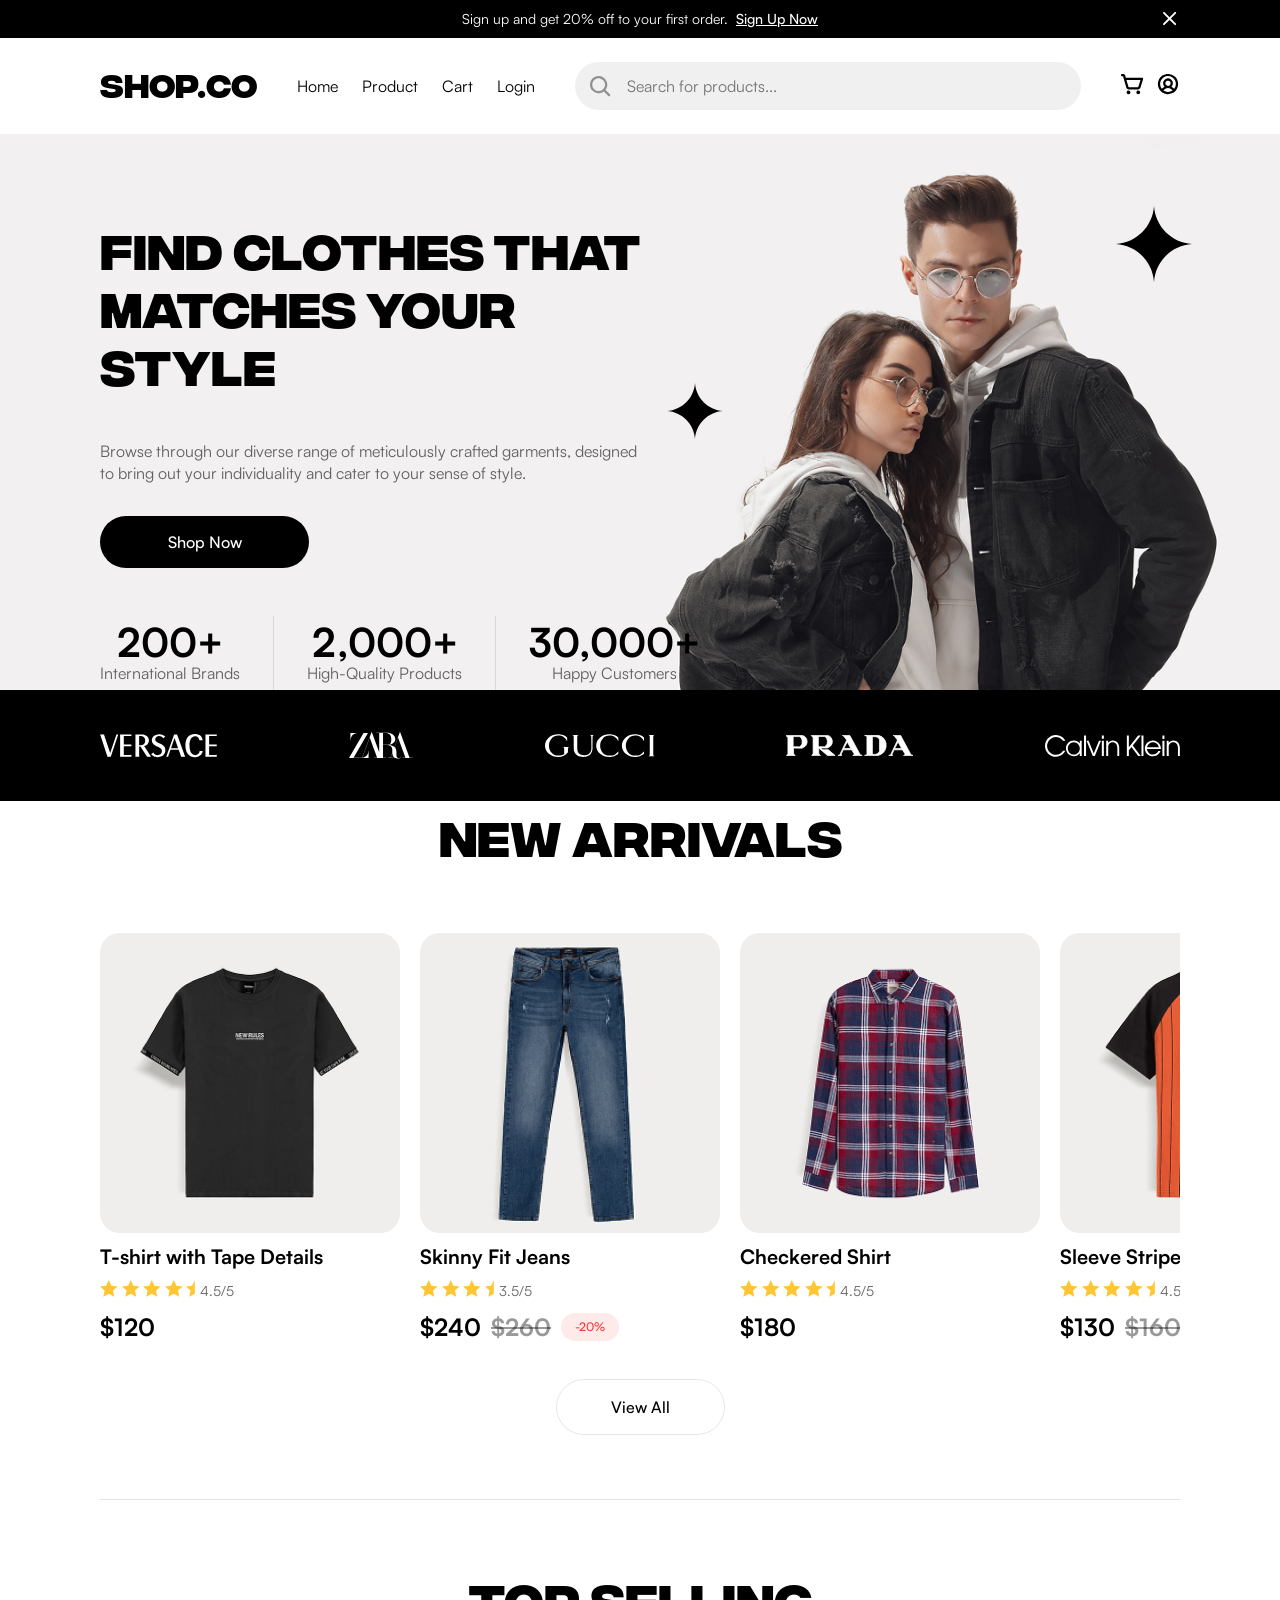
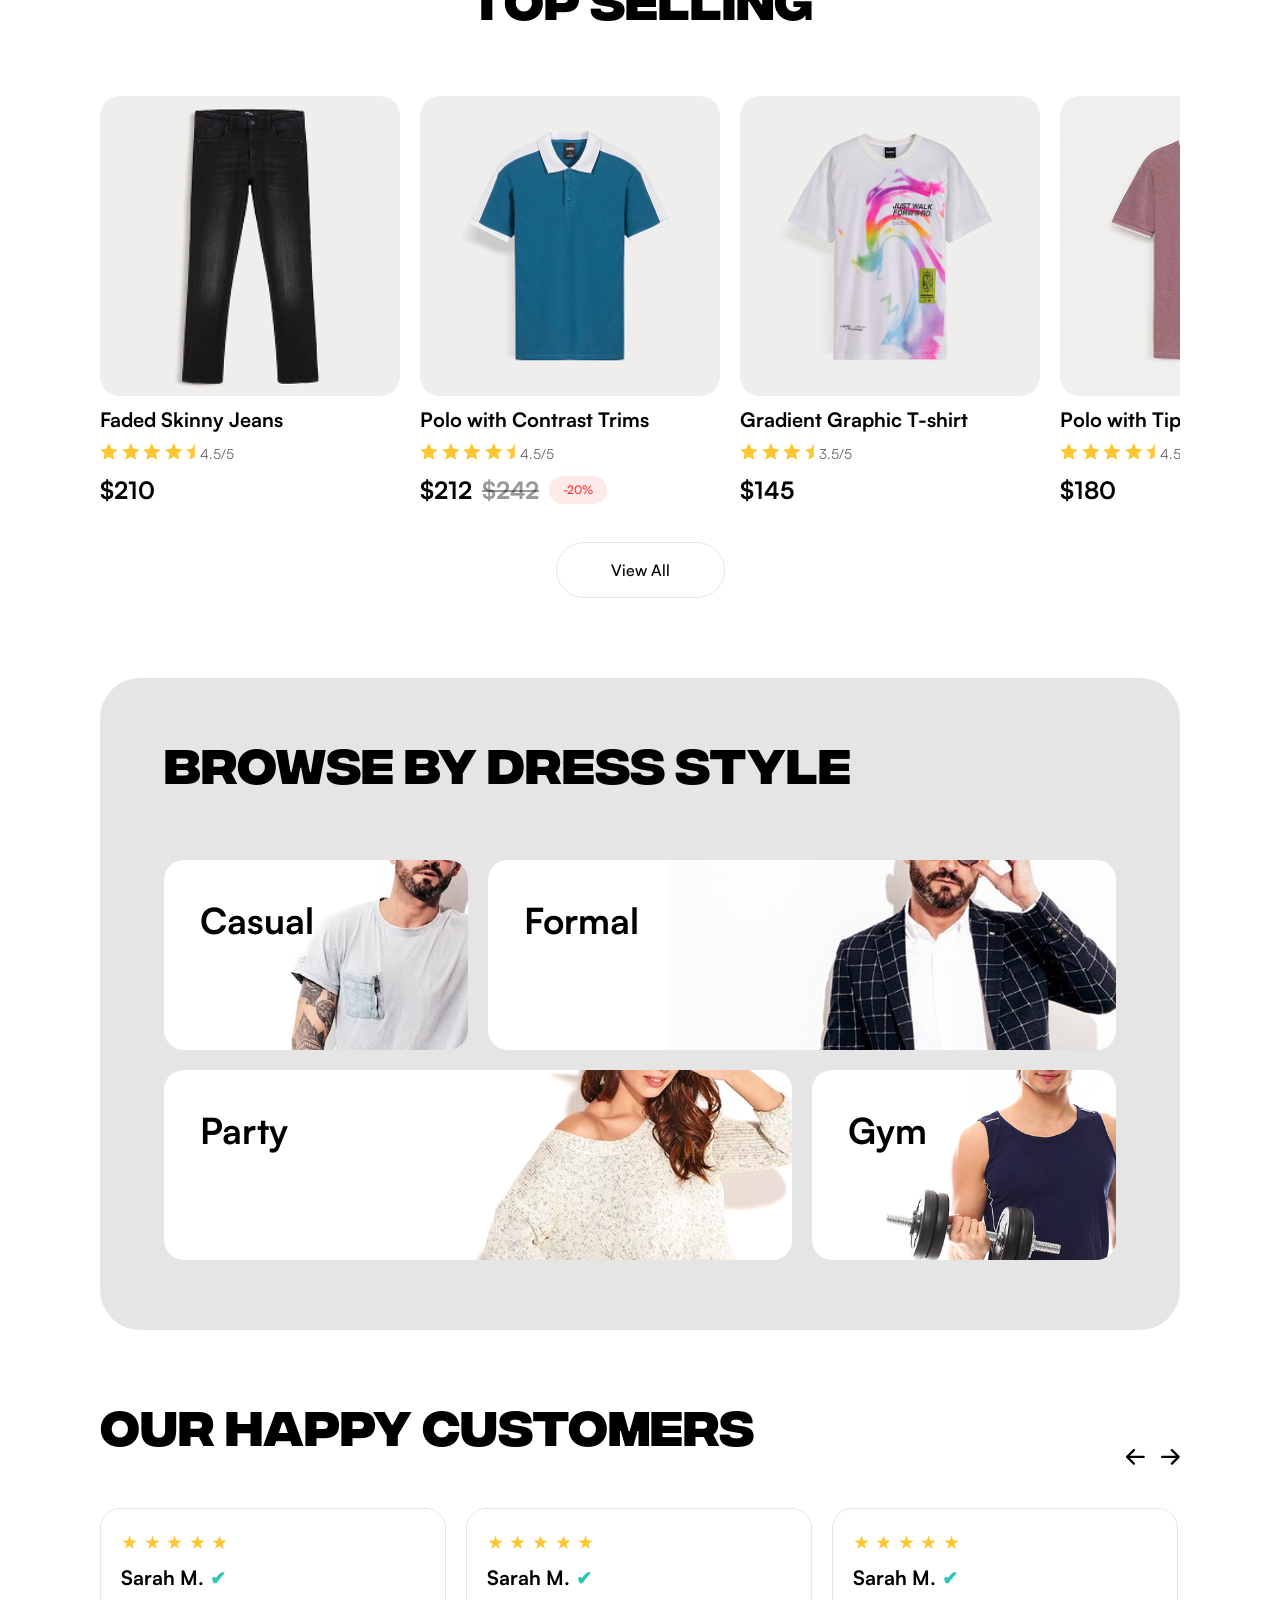
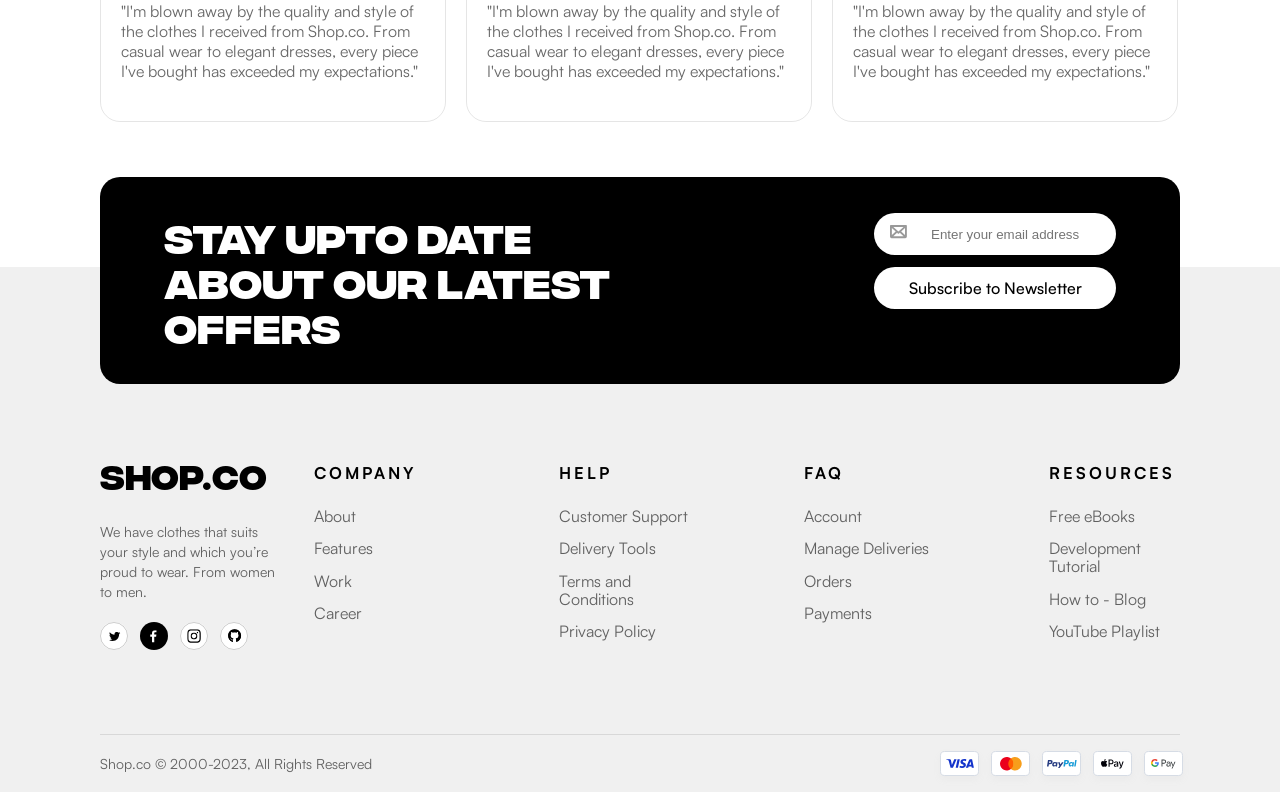
==== commit 6a681680: "Reviews inserted in html" ====
--- a/index.html
+++ b/index.html
@@ -408,8 +408,86 @@
               </button>
             </div>
           </div>
-          <div class="reviews__grid" id="homeReviewsGrid">
-            
+          <div class="reviews__grid" id="homeReivewsGrid">
+            <article class="review-card">
+              <div class="review-card__stars">★★★★★</div>
+              <h4 class="review-card__author">
+                Sarah M. <span class="review-card__verified">✔</span>
+              </h4>
+              <p class="review-card__text">
+                "I'm blown away by the quality and style of the clothes I
+                received from Shop.co. From casual wear to elegant dresses,
+                every piece I've bought has exceeded my expectations."
+              </p>
+            </article>
+            <article class="review-card">
+              <div class="review-card__stars">★★★★★</div>
+              <h4 class="review-card__author">
+                Sarah M. <span class="review-card__verified">✔</span>
+              </h4>
+              <p class="review-card__text">
+                "I'm blown away by the quality and style of the clothes I
+                received from Shop.co. From casual wear to elegant dresses,
+                every piece I've bought has exceeded my expectations."
+              </p>
+            </article>
+            <article class="review-card">
+              <div class="review-card__stars">★★★★★</div>
+              <h4 class="review-card__author">
+                Sarah M. <span class="review-card__verified">✔</span>
+              </h4>
+              <p class="review-card__text">
+                "I'm blown away by the quality and style of the clothes I
+                received from Shop.co. From casual wear to elegant dresses,
+                every piece I've bought has exceeded my expectations."
+              </p>
+            </article>
+            <article class="review-card">
+              <div class="review-card__stars">★★★★★</div>
+              <h4 class="review-card__author">
+                Sarah M. <span class="review-card__verified">✔</span>
+              </h4>
+              <p class="review-card__text">
+                "I'm blown away by the quality and style of the clothes I
+                received from Shop.co. From casual wear to elegant dresses,
+                every piece I've bought has exceeded my expectations."
+              </p>
+            </article>
+            <article class="review-card">
+              <div class="review-card__stars">★★★★★</div>
+              <h4 class="review-card__author">
+                Sarah M. <span class="review-card__verified">✔</span>
+              </h4>
+              <p class="review-card__text">
+                "I'm blown away by the quality and style of the clothes I
+                received from Shop.co. From casual wear to elegant dresses,
+                every piece I've bought has exceeded my expectations."
+              </p>
+            </article>
+
+            <article class="review-card">
+              <div class="review-card__stars">★★★★★</div>
+              <h4 class="review-card__author">
+                Alex K. <span class="review-card__verified">✔</span>
+              </h4>
+              <p class="review-card__text">
+                "Finding clothes that align with my personal style used to be a
+                challenge until I discovered Shop.co. The range of options they
+                offer is truly remarkable, catering to a variety of tastes."
+              </p>
+            </article>
+
+            <article class="review-card">
+              <div class="review-card__stars">★★★★★</div>
+              <h4 class="review-card__author">
+                James L. <span class="review-card__verified">✔</span>
+              </h4>
+              <p class="review-card__text">
+                "As someone who's always on the lookout for unique fashion
+                pieces, I'm thrilled to have stumbled upon Shop.co. The
+                selection of clothes is not only diverse but also on-point."
+              </p>
+            </article>
           </div>
         </section>
       </div>
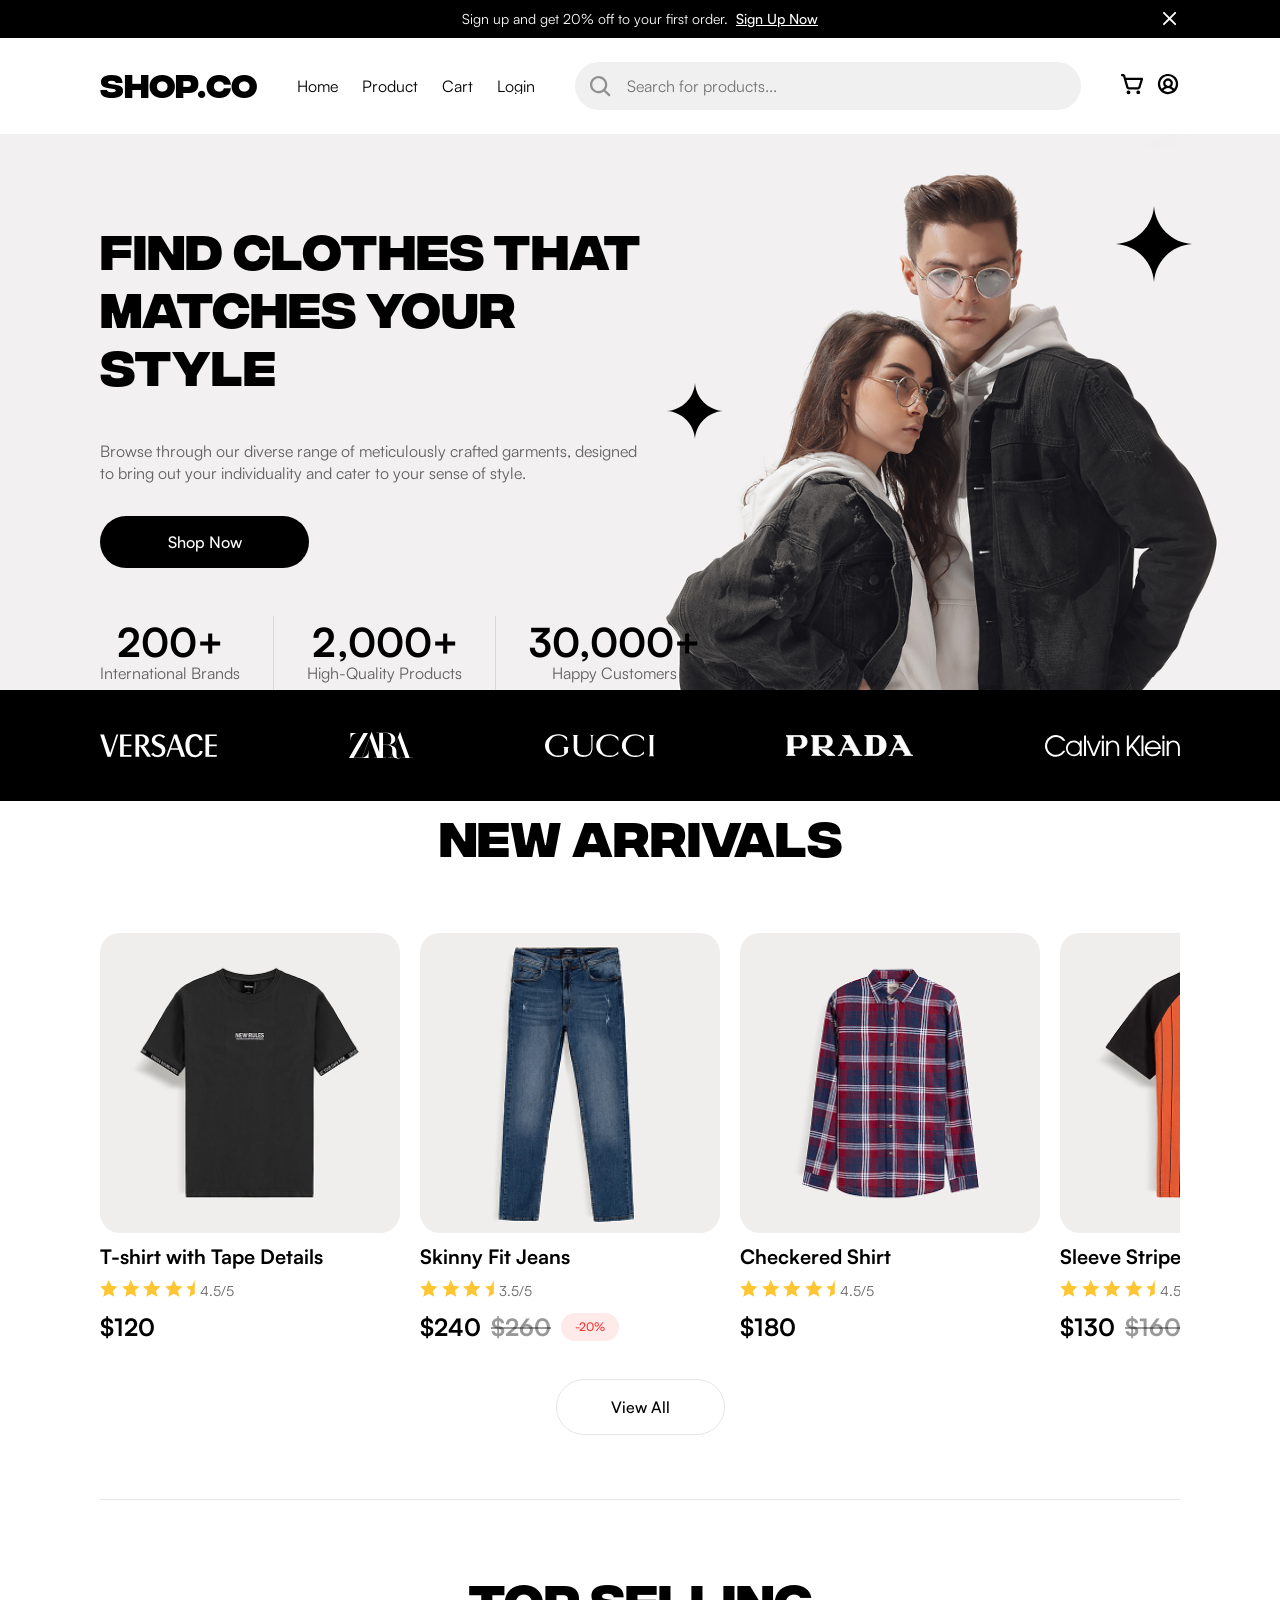
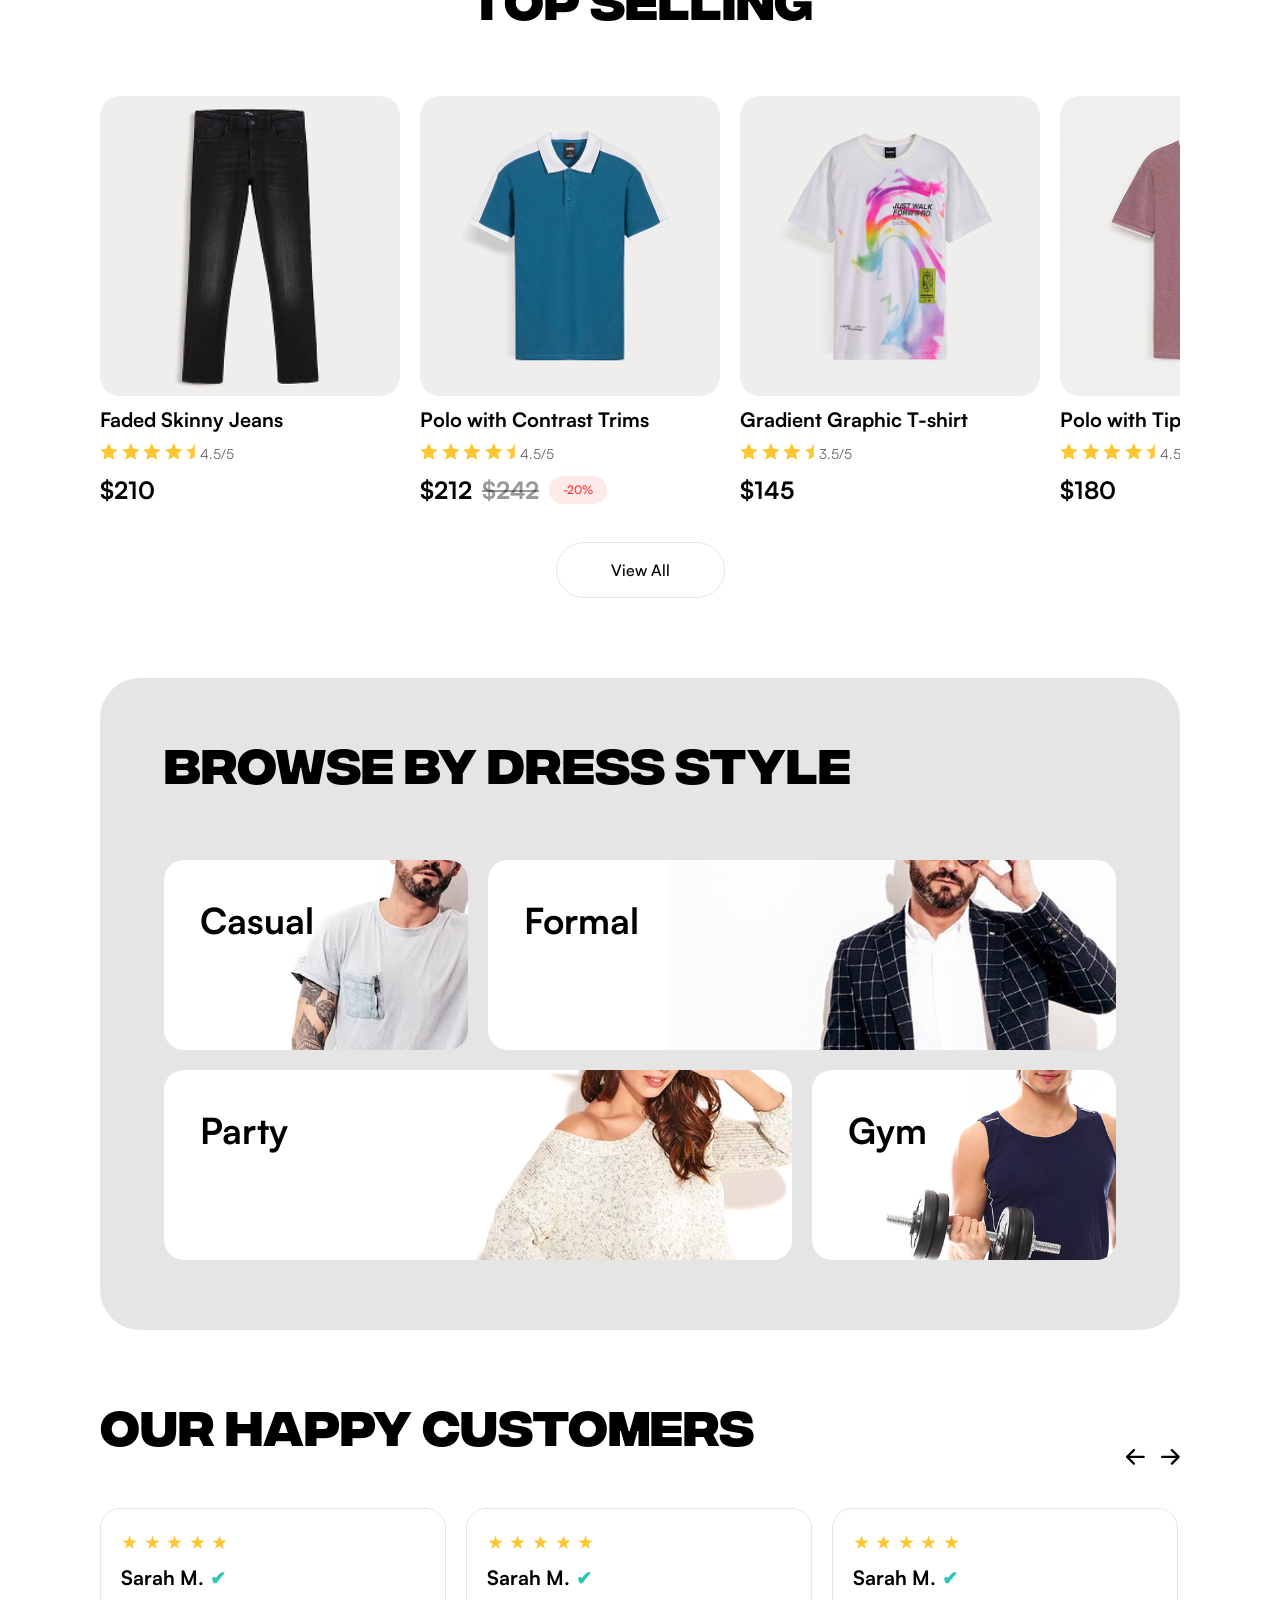
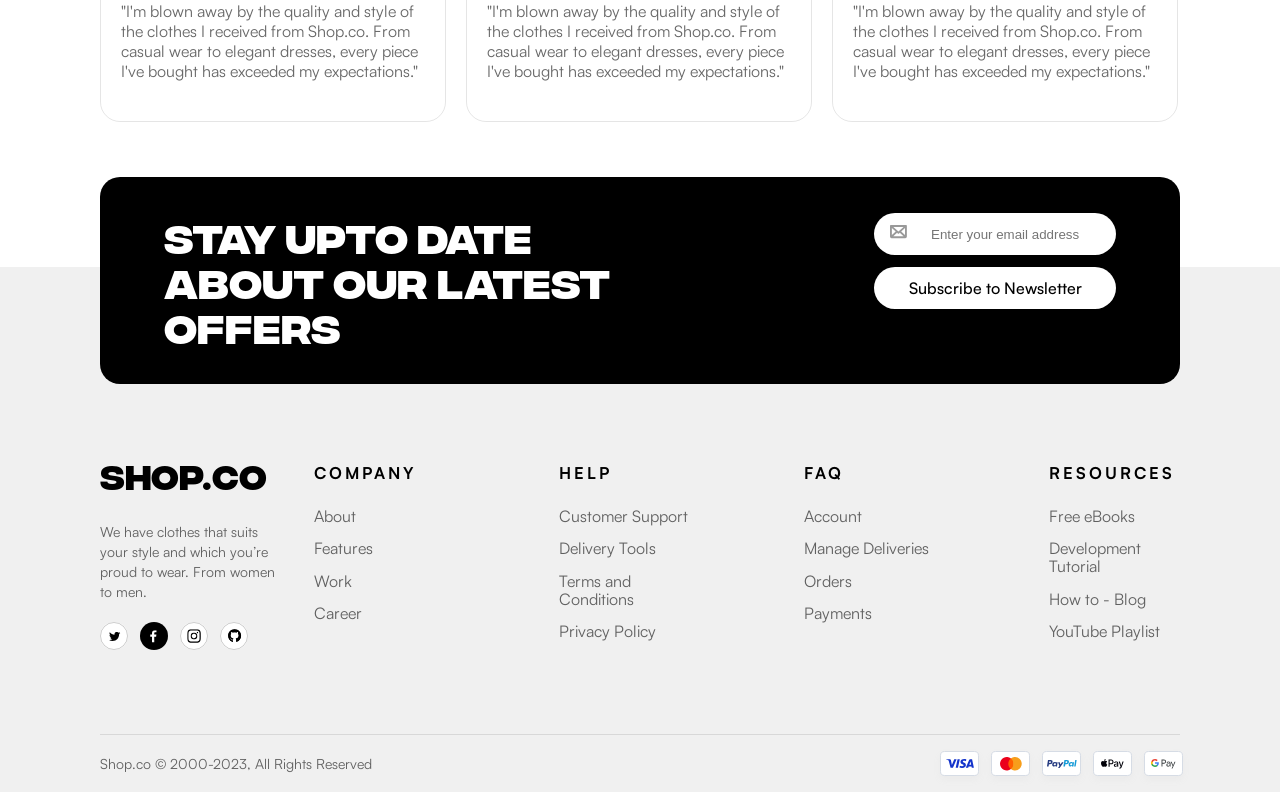
==== commit b604afbc: "Reorganized js code" ====
--- a/index.html
+++ b/index.html
@@ -320,7 +320,11 @@
       <div class="product-catalogue">
         <section class="products">
           <h2 class="sectional-heading">NEW ARRIVALS</h2>
-          <div class="carousel products__carousel" data-carousel="newArrival" id="newArrivalsGrid"></div>
+          <div
+            class="carousel products__carousel"
+            data-carousel="newArrival"
+            id="newArrivalsGrid"
+          ></div>
           <div class="products__footer">
             <button class="btn btn--outline">View All</button>
           </div>
@@ -330,7 +334,7 @@
 
         <section class="products">
           <h2 class="sectional-heading">TOP SELLING</h2>
-         
+
           <div class="products__carousel" id="topSellingGrid"></div>
           <div class="products__footer">
             <button class="btn btn--outline">View All</button>
@@ -378,7 +382,6 @@
             <h2 class="sectional-heading">OUR HAPPY CUSTOMERS</h2>
             <div class="reviews__nav">
               <button class="reviews__arrow arrow-previous">
-
                 <svg
                   width="19"
                   height="16"
@@ -392,7 +395,10 @@
                   />
                 </svg>
               </button>
-              <button class="reviews__arrow arrow-next" aria-details="reviews scroll">
+              <button
+                class="reviews__arrow arrow-next"
+                aria-details="reviews scroll"
+              >
                 <svg
                   width="19"
                   height="16"
@@ -921,6 +927,6 @@
         </div>
       </div>
     </section>
-    <script src="js/main.js"></script>
+    <script src="js/main.js" defer></script>
   </body>
 </html>
--- a/scss/main.css
+++ b/scss/main.css
@@ -136,6 +136,7 @@
   display: flex;
   text-align: center;
   position: absolute;
+  overflow: hidden;
   top: 0;
   left: 0;
   z-index: 2;
@@ -174,7 +175,8 @@
   color: rgb(255, 255, 255);
 }
 .header .header__main-container .header__main .header__nav-container .sidebar-overlay {
-  display: flex;
+  display: none;
+  overflow: hidden;
   z-index: 2;
   position: absolute;
   height: 100vh;
@@ -1058,11 +1060,17 @@
 
 .cart-page {
   font-family: "Satoshi", sans-serif;
-  margin-bottom: 5.6875rem;
-  max-width: 77.5rem;
-  margin: 0 auto;
-  margin-bottom: 5.625rem;
-  padding: 0 1rem 5rem;
+  display: flex;
+  flex-direction: column;
+  justify-content: space-between;
+  margin-bottom: 8.4375rem;
+  padding: 1rem;
+  gap: 1rem;
+}
+@media (min-width: 768px) {
+  .cart-page {
+    padding: 0 6.25rem;
+  }
 }
 .cart-page__container {
   width: 100%;
@@ -1081,50 +1089,90 @@
   }
 }
 .cart-page__title {
-  text-transform: uppercase;
-  margin-bottom: 1.5rem;
-  color: rgb(0, 0, 0);
+  margin-bottom: 1.25rem;
+}
+@media (min-width: 768px) {
+  .cart-page__title {
+    font-size: 2.5rem;
+  }
 }
 .cart-page__layout {
   display: flex;
-  align-items: flex-start;
+  flex-direction: column;
   gap: 1.25rem;
+}
+@media (min-width: 768px) {
+  .cart-page__layout {
+    flex-direction: row;
+  }
 }
 
 .cart-list {
   flex: 1;
   border: 1px solid rgba(0, 0, 0, 0.1);
-  border-radius: 20px;
-  padding: 24px;
-  display: flex;
-  flex-direction: column;
-  gap: 24px;
+  border-radius: 1.25rem;
+  padding: 0.875rem;
+  display: flex;
+  flex-direction: column;
+  gap: 1rem;
+}
+@media (min-width: 768px) {
+  .cart-list {
+    padding: 1.25rem 1.5rem;
+    gap: 1.5rem;
+  }
 }
 
 .cart-item {
   display: flex;
-  gap: 16px;
-  padding-bottom: 24px;
+  gap: 0.875rem;
+  justify-content: space-between;
   border-bottom: 1px solid rgba(0, 0, 0, 0.1);
+  width: 100%;
+}
+@media (min-width: 768px) {
+  .cart-item {
+    padding-bottom: 1.5rem;
+  }
 }
 .cart-item:last-child {
   padding-bottom: 0;
   border-bottom: none;
 }
 .cart-item__image-wrap {
-  width: 7.75rem;
-  height: 7.75rem;
-  background: rgba(0, 0, 0, 0.1);
-  border-radius: 1rem;
+  width: 6.1875rem;
+  height: 6.1875rem;
+  display: flex;
+  align-items: center;
+  justify-content: center;
+  gap: 2rem;
+  background-color: #F0EEED;
+  border-radius: 0.8125rem;
   overflow: hidden;
-  flex-shrink: 0;
-}
-.cart-item__image {
+  aspect-ratio: 1/1;
+}
+@media (min-width: 768px) {
+  .cart-item__image-wrap {
+    border-radius: 1.25rem;
+  }
+}
+.cart-item__image-wrap img {
   width: 100%;
   height: 100%;
   object-fit: cover;
 }
+.cart-item__image-wrap {
+  border-radius: 0.5rem;
+  flex-shrink: 0;
+}
+@media (min-width: 768px) {
+  .cart-item__image-wrap {
+    width: 7.75rem;
+    height: 7.75rem;
+  }
+}
 .cart-item__details {
+  width: 100%;
   flex: 1;
   display: flex;
   flex-direction: column;
@@ -1136,15 +1184,20 @@
   align-items: flex-start;
 }
 .cart-item__title {
-  font-size: 20px;
-  font-weight: 700;
-  color: #000;
-  margin-bottom: 4px;
+  font-family: "Satoshi", sans-serif;
+  font-weight: 700;
+  line-height: 100%;
+  font-size: 1rem;
+}
+@media (min-width: 768px) {
+  .cart-item__title {
+    font-size: 1.25rem;
+  }
 }
 .cart-item__attribute {
-  font-size: 14px;
-  color: #000;
-  margin-top: 4px;
+  font-family: "Satoshi", sans-serif;
+  font-weight: 400;
+  font-size: 0.75rem;
 }
 .cart-item__attribute-val {
   color: rgba(0, 0, 0, 0.6);
@@ -1163,9 +1216,16 @@
   align-items: center;
 }
 .cart-item__price {
-  font-size: 24px;
-  font-weight: 700;
-  color: #000;
+  font-size: 1.25rem;
+  font-weight: 700;
+  color: rgb(0, 0, 0);
+  line-height: 100%;
+  letter-spacing: 0;
+}
+@media (min-width: 768px) {
+  .cart-item__price {
+    font-size: 1.5rem;
+  }
 }
 
 .quantity-selector {
@@ -1173,23 +1233,24 @@
   align-items: center;
   background: rgba(0, 0, 0, 0.1);
   border-radius: 62px;
-  padding: 12px 20px;
-  gap: 20px;
+  border: none;
+  justify-content: space-between;
+  padding: 0.875rem 1.25rem;
+  gap: 1.25rem;
 }
 .quantity-selector__btn {
   background: none;
   border: none;
-  font-size: 20px;
-  font-weight: 500;
   cursor: pointer;
   display: flex;
   align-items: center;
   justify-content: center;
 }
 .quantity-selector__input {
-  width: 24px;
   text-align: center;
-  font-size: 14px;
+  font-family: "Satoshi", sans-serif;
+  font-weight: 400;
+  font-size: 0.75rem;
   font-weight: 500;
   background: transparent;
   border: none;
@@ -1198,41 +1259,40 @@
 }
 
 .cart-summary {
-  width: 100%;
-  max-width: 505px;
   flex-shrink: 0;
   border: 1px solid rgba(0, 0, 0, 0.1);
-  border-radius: 20px;
-  padding: 24px;
+  border-radius: 1.25rem;
+  padding: 1.25rem;
+  gap: 1rem;
 }
 .cart-summary__title {
-  font-size: 24px;
-  font-weight: 700;
-  margin-bottom: 24px;
-  color: #000;
+  font-size: 1.25rem;
+  margin-bottom: 1rem;
+  font-weight: 700;
+  color: rgb(0, 0, 0);
 }
 .cart-summary__row {
   display: flex;
   justify-content: space-between;
-  margin-bottom: 20px;
-  font-size: 20px;
+  font-size: 1rem;
+  font-weight: 400;
+  margin-bottom: 1.25rem;
 }
 .cart-summary__row--total {
-  font-size: 24px;
-  margin-bottom: 24px;
+  font-weight: 700;
 }
 .cart-summary__row--total .cart-summary__label {
-  color: #000;
+  color: rgb(0, 0, 0);
 }
 .cart-summary__row--total .cart-summary__value {
-  color: #000;
+  color: rgb(0, 0, 0);
 }
 .cart-summary__label {
   color: rgba(0, 0, 0, 0.6);
 }
 .cart-summary__value {
   font-weight: 700;
-  color: #000;
+  color: #000000;
 }
 .cart-summary__value--discount {
   color: rgb(255, 51, 51);
@@ -1240,41 +1300,46 @@
 .cart-summary__divider {
   border: none;
   border-top: 1px solid rgba(0, 0, 0, 0.1);
-  margin: 20px 0;
+  margin: 1.25rem 0;
 }
 .cart-summary__checkout {
   border-radius: 62px;
   border: none;
   background-color: rgb(0, 0, 0);
   color: #ffffff;
-  width: 100%;
-  display: flex;
-  justify-content: center;
-  align-items: center;
-  gap: 12px;
-  margin-top: 24px;
+  font-family: "Satoshi", sans-serif;
+  font-weight: 400;
+  font-size: 0.75rem;
+  font-weight: 700;
+  padding: 0.75rem 1rem;
+  display: flex;
+  justify-content: center;
+  align-items: center;
+  width: 100%;
 }
 
 .promo-code {
   display: flex;
-  gap: 12px;
+  gap: 0.75rem;
   align-items: center;
 }
 .promo-code__wrapper {
   flex: 1;
   display: flex;
   align-items: center;
-  background: rgba(0, 0, 0, 0.1);
+  background-color: #F0EEED;
   border-radius: 62px;
-  padding: 12px 16px;
-  gap: 12px;
+  border: none;
+  padding: 0.75rem 1rem;
+  gap: 0.625rem;
 }
 .promo-code__input {
   flex: 1;
   background: transparent;
   border: none;
-  font-size: 16px;
-  color: #000;
+  font-family: "Satoshi", sans-serif;
+  font-weight: 400;
+  font-size: 0.75rem;
   outline: none;
 }
 .promo-code__input::placeholder {
@@ -1283,60 +1348,17 @@
 .promo-code__apply {
   border-radius: 62px;
   border: none;
-  padding: 16px 24px;
+  padding: 0.75rem 1rem;
   background-color: rgb(0, 0, 0);
   color: #ffffff;
   white-space: nowrap;
 }
 .promo-code__message {
-  font-size: 14px;
-  margin-top: 8px;
-  min-height: 20px;
-}
-
-@media (max-width: 900px) {
-  .cart-page {
-    padding: 0 16px 40px;
-  }
-  .cart-page__title {
-    font-size: 32px;
-  }
-  .cart-page__layout {
-    flex-direction: column;
-  }
-  .cart-summary {
-    max-width: 100%;
-  }
-  .cart-item__image-wrap {
-    width: 99px;
-    height: 99px;
-  }
-  .cart-item__title {
-    font-size: 16px;
-  }
-  .cart-item__attribute {
-    font-size: 12px;
-  }
-  .cart-item__price {
-    font-size: 20px;
-  }
-  .quantity-selector {
-    padding: 8px 16px;
-    gap: 16px;
-  }
-  .cart-summary {
-    padding: 20px;
-  }
-  .cart-summary__title {
-    font-size: 20px;
-  }
-  .cart-summary__row {
-    font-size: 16px;
-  }
-  .cart-summary__row--total {
-    font-size: 20px;
-  }
-}
+  font-size: 0.875rem;
+  margin-top: 0.5rem;
+  min-height: 1.25rem;
+}
+
 .modal-overlay {
   font-family: "Satoshi", sans-serif;
   position: fixed;
@@ -1817,6 +1839,7 @@
 @media (min-width: 768px) {
   .product-info__title {
     font-size: 2.5rem;
+    line-height: 100%;
   }
 }
 .product-info__rating {
